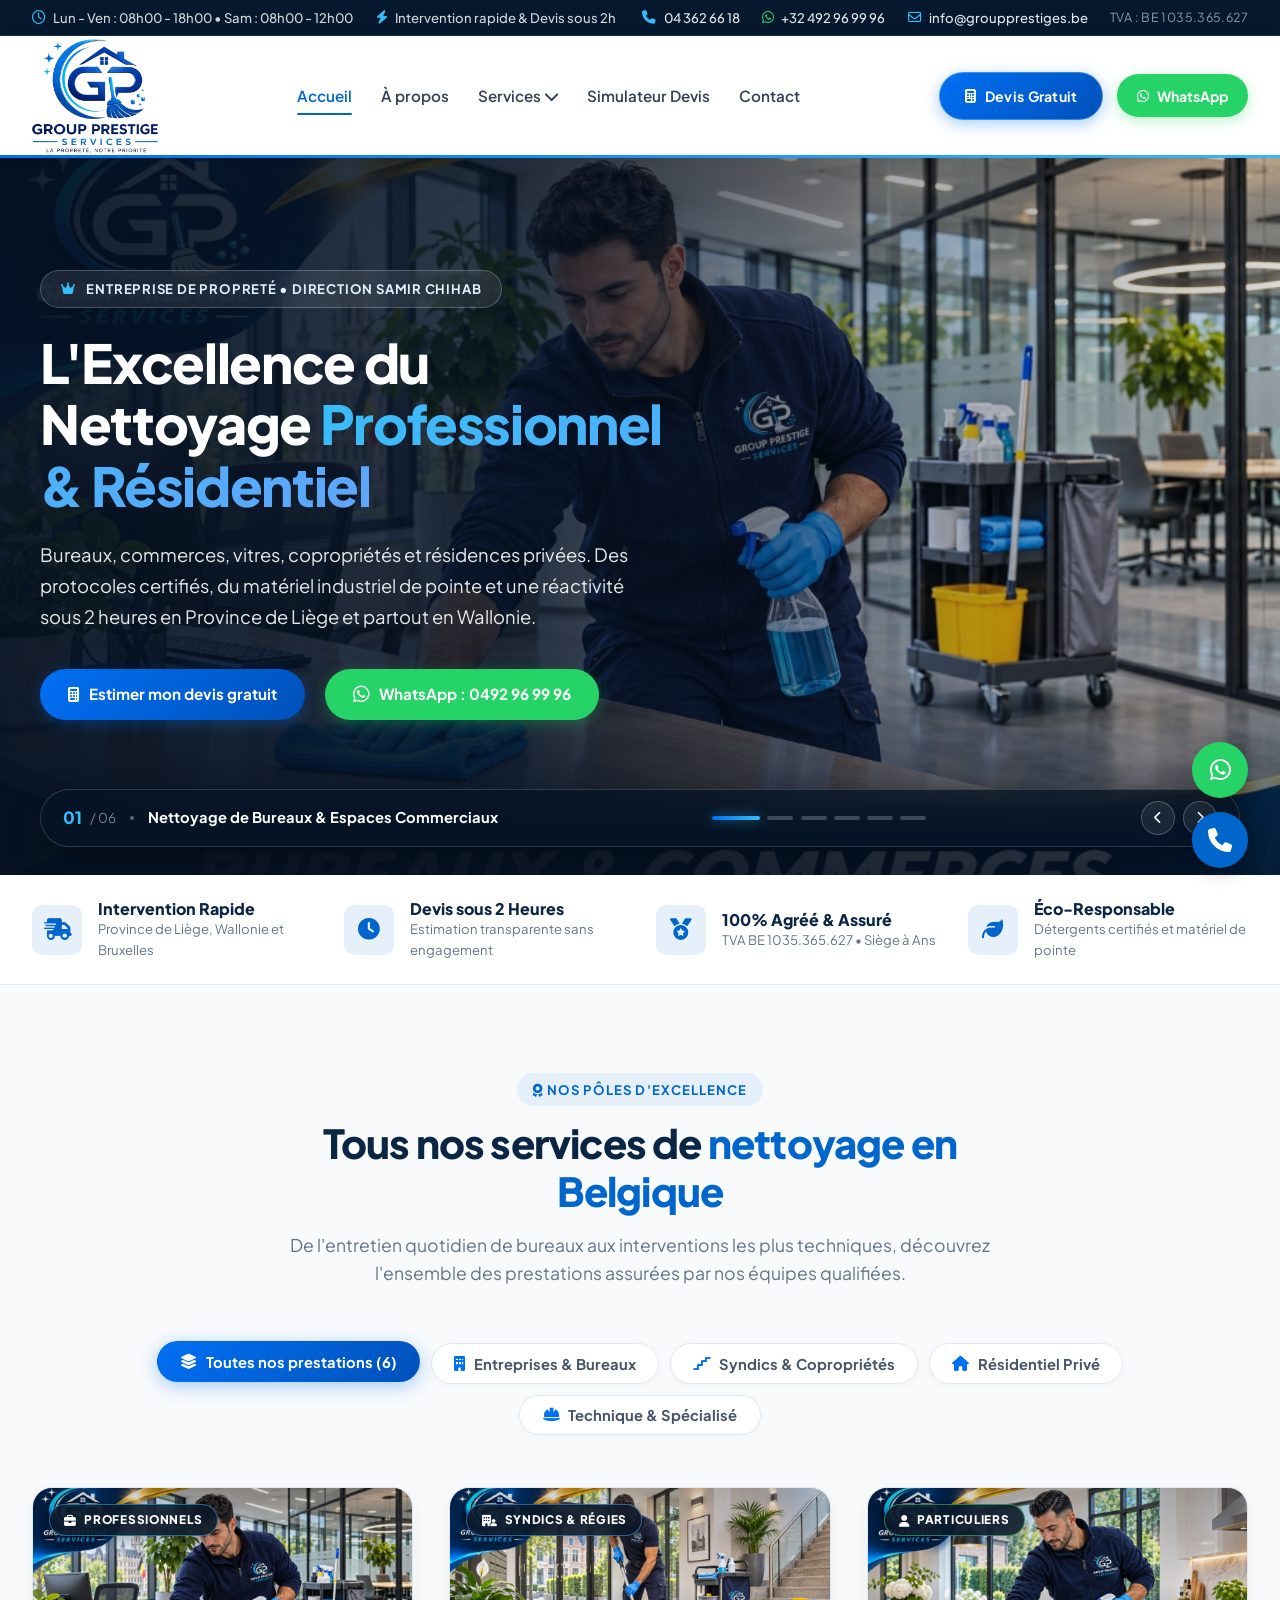
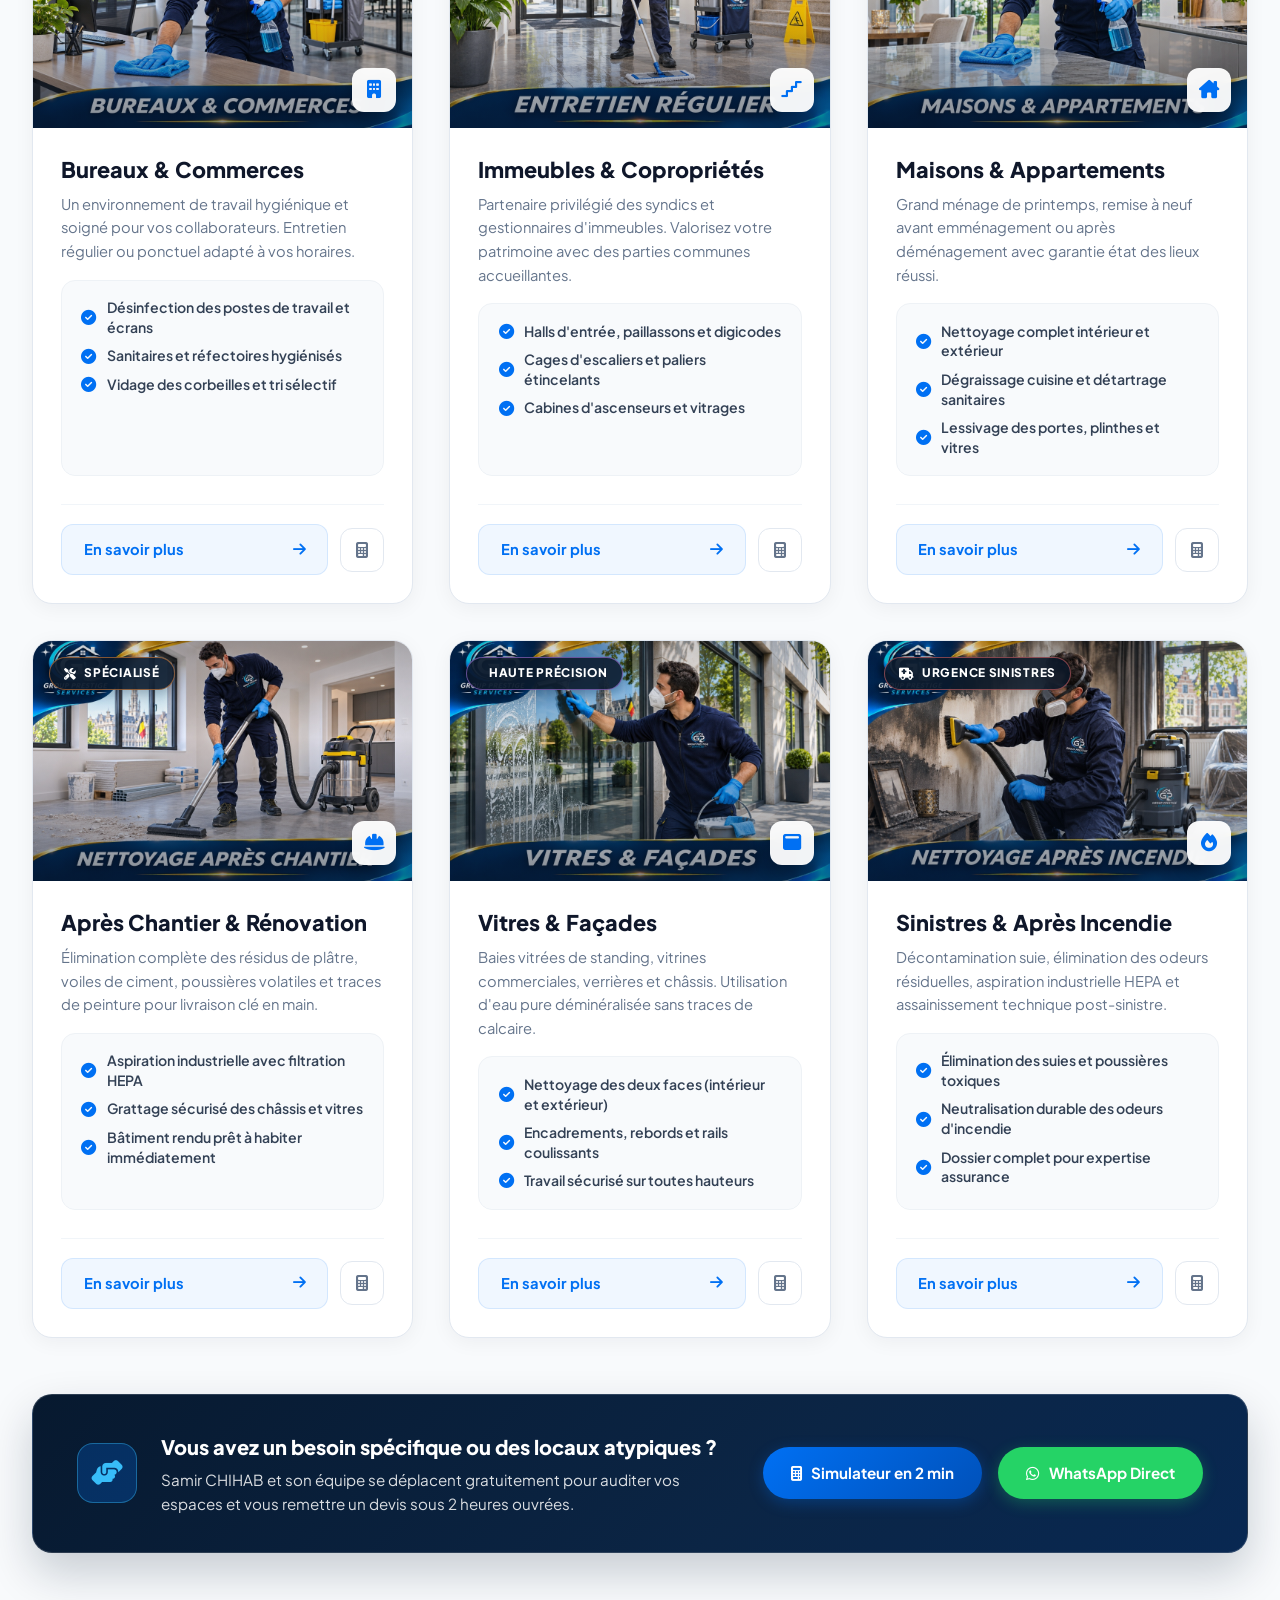
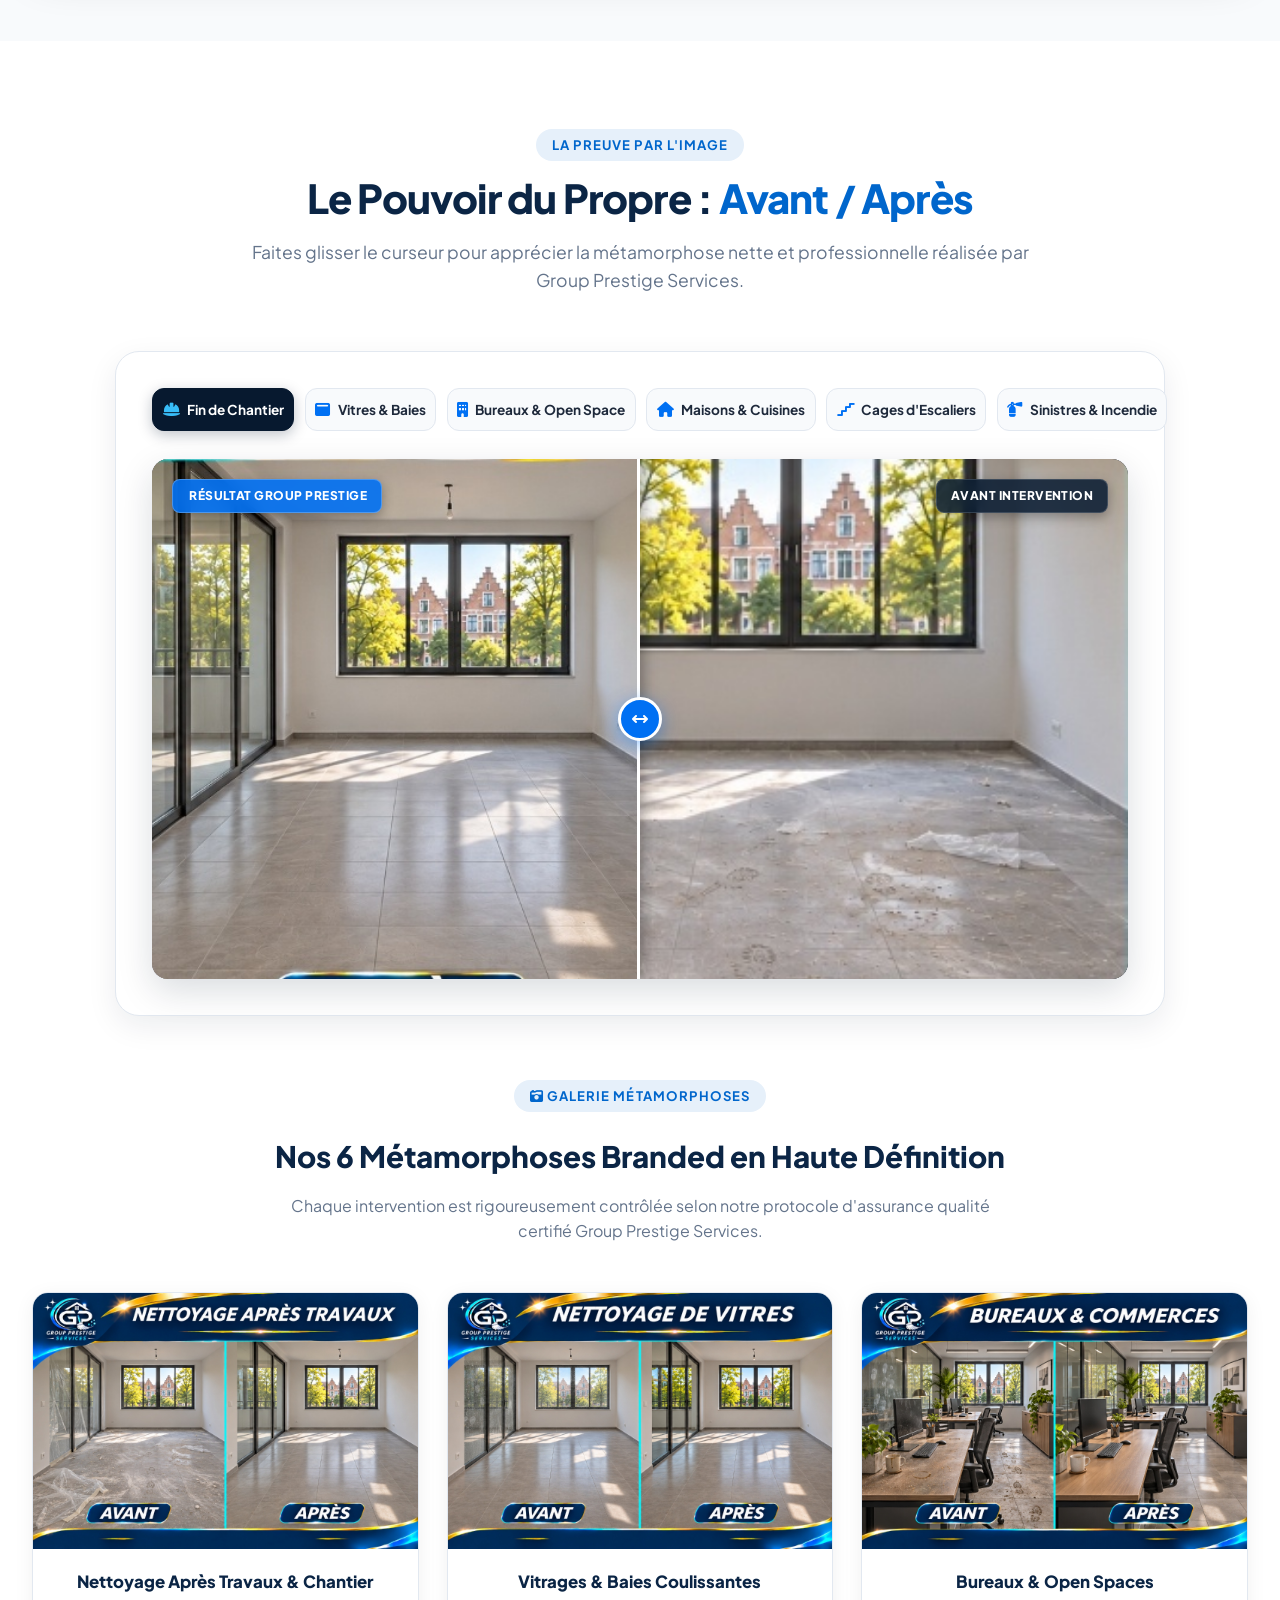
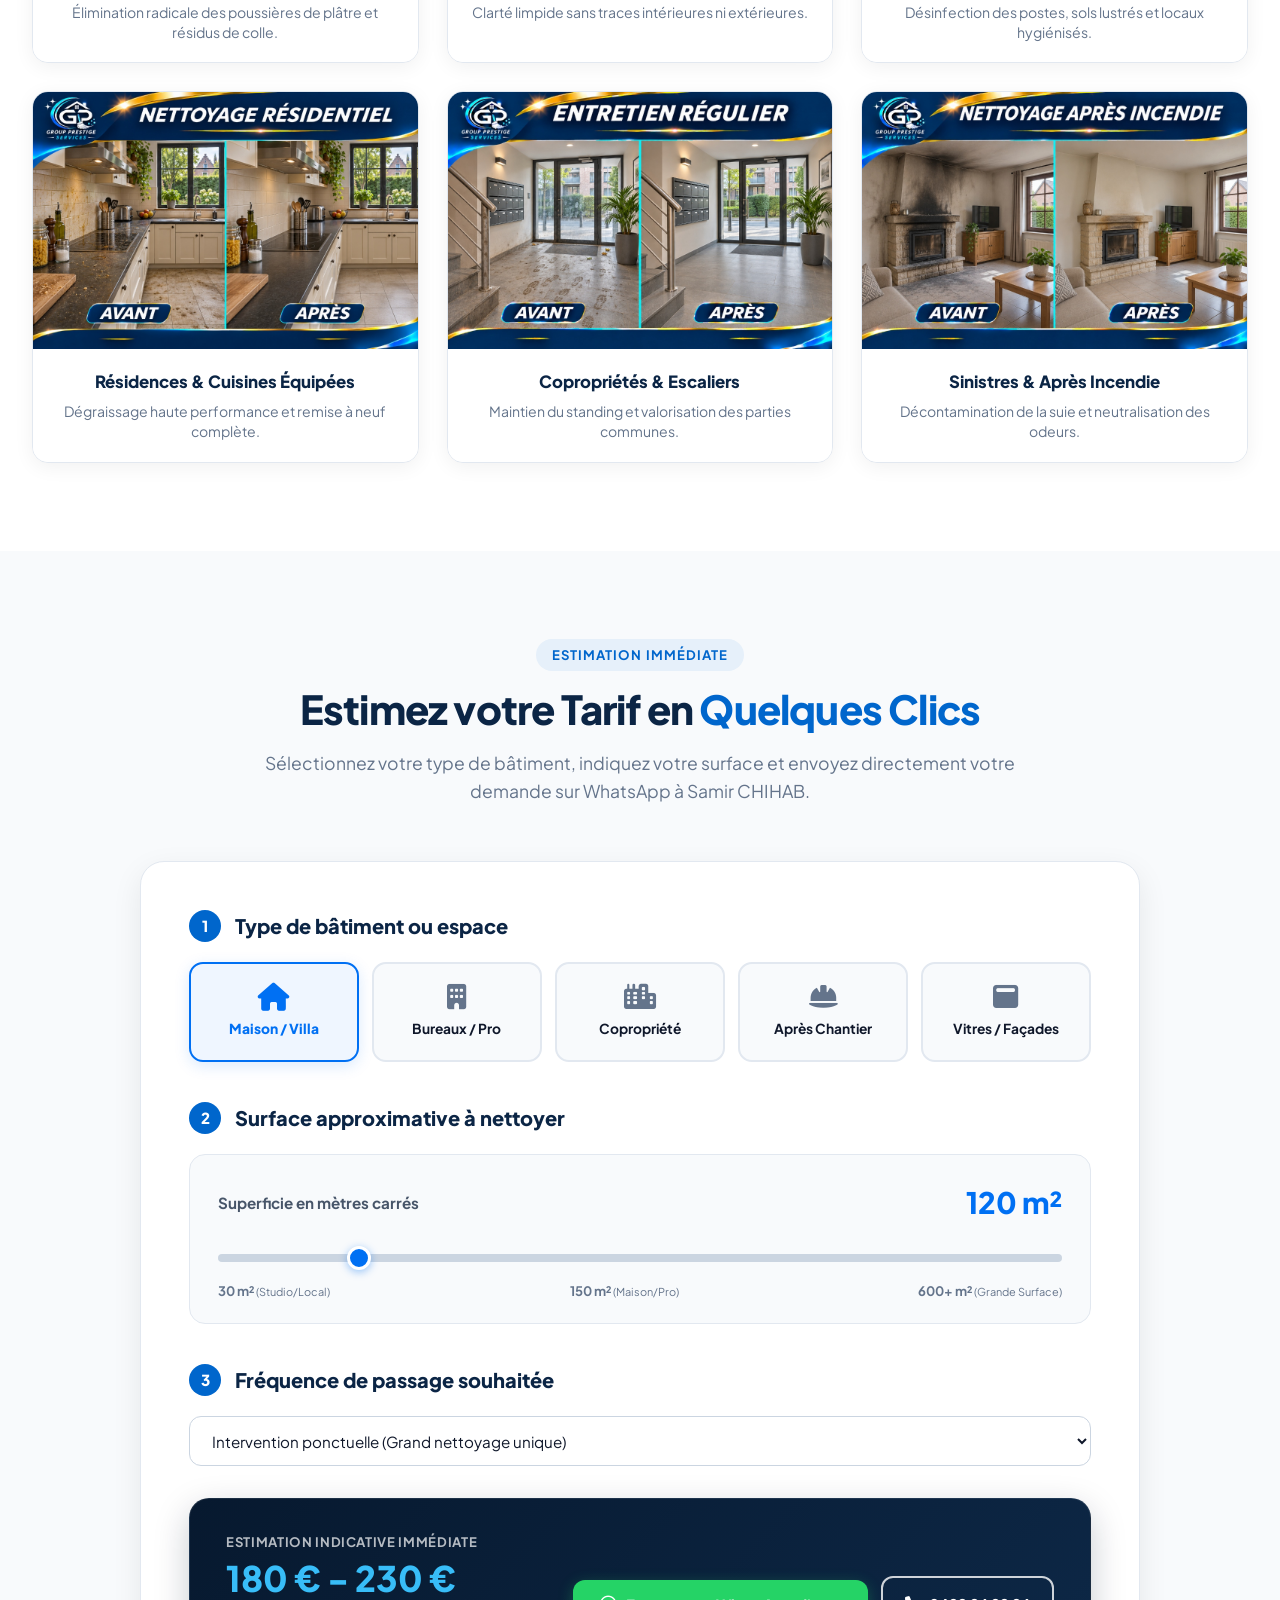
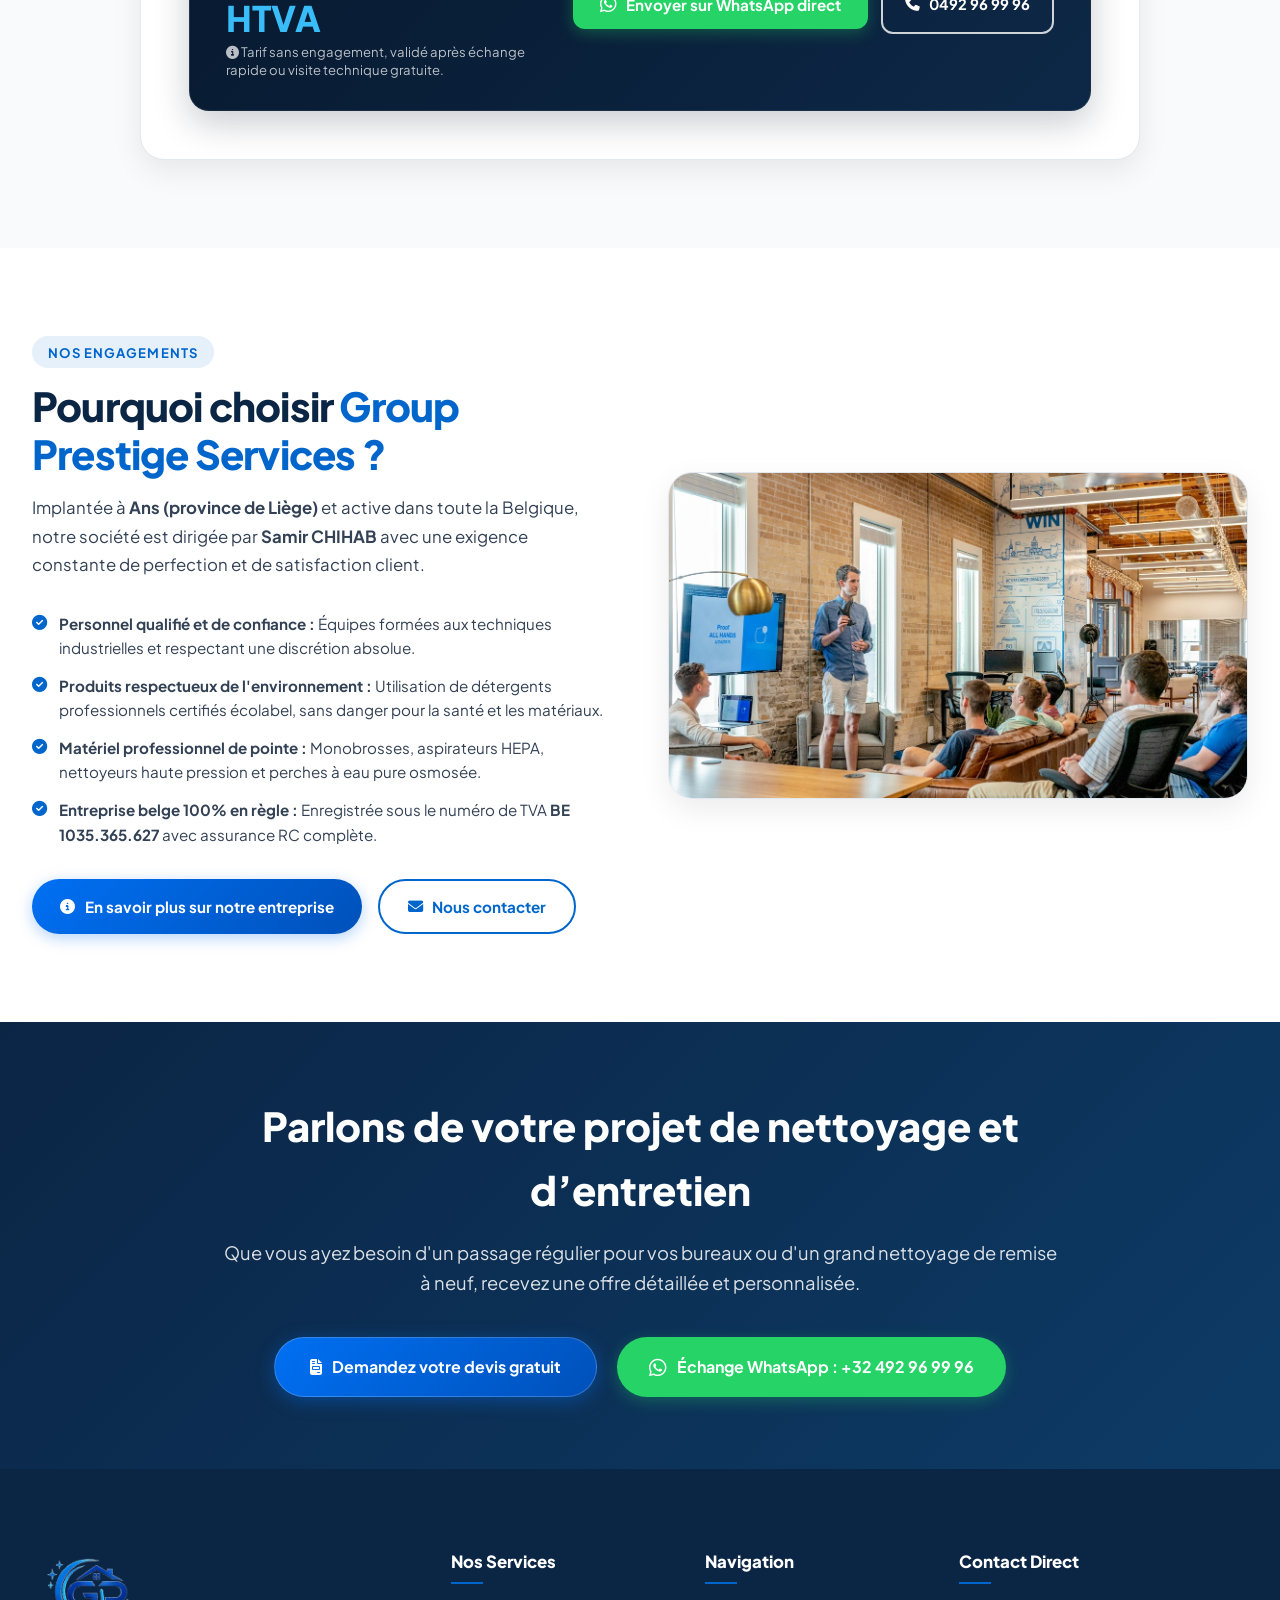
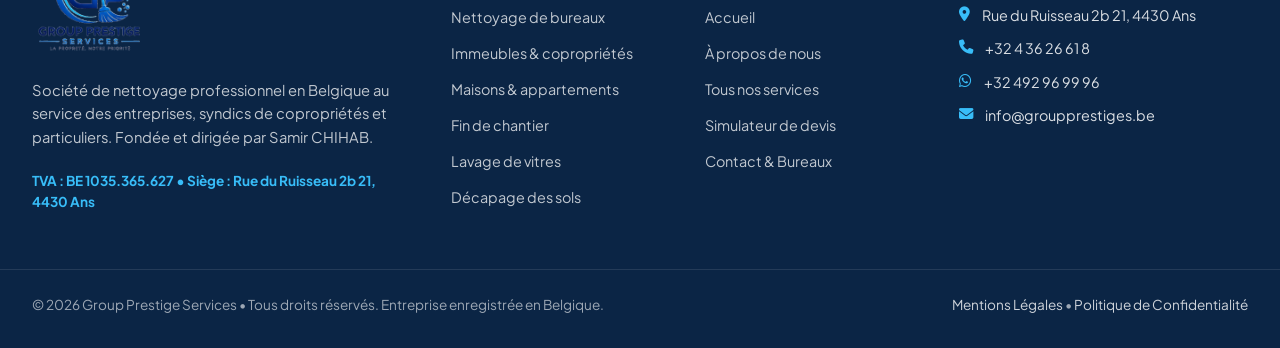
==== index.html @ e5684cea "Fix mobile & tablet responsiveness: Avant/Apres slider, tabs & simulateur de tarif" ====
<!DOCTYPE html>
<html lang="fr-BE">
<head>
  <meta charset="UTF-8">
  <meta name="viewport" content="width=device-width, initial-scale=1.0">
  <title>Société de Nettoyage en Belgique | Group Prestige Services | Devis Gratuit</title>
  
  <meta name="description" content="Group Prestige Services : Entreprise de nettoyage professionnel en Belgique (Liège, Ans, Wallonie, Bruxelles). Nettoyage de bureaux, copropriétés, maisons, vitres, après chantier. Devis gratuit sous 2h.">
  <meta name="keywords" content="société de nettoyage belgique, entreprise de nettoyage liège, nettoyage bureaux ans, lavage de vitres liège, nettoyage après chantier wallonie, group prestige services">
  <link rel="canonical" href="https://groupprestiges.be/">

  <!-- Open Graph -->
  <meta property="og:title" content="Group Prestige Services | Société de Nettoyage en Belgique">
  <meta property="og:description" content="La propreté, notre priorité. Entreprise de nettoyage pour professionnels et particuliers à Liège et en Belgique.">
  <meta property="og:image" content="assets/images/logo-official.jpg">
  <meta property="og:type" content="website">

  <!-- Favicon & Fonts -->
  <link rel="icon" type="image/png" href="assets/images/logo-official-transparent.png">
  <link rel="preconnect" href="https://fonts.googleapis.com">
  <link rel="preconnect" href="https://fonts.gstatic.com" crossorigin>
  <link href="https://fonts.googleapis.com/css2?family=Plus+Jakarta+Sans:wght@300;400;500;600;700;800&display=swap" rel="stylesheet">
  <link rel="stylesheet" href="https://cdnjs.cloudflare.com/ajax/libs/font-awesome/6.5.1/css/all.min.css">
  <link rel="stylesheet" href="css/style.css">
</head>
<body>

  <!-- TOP BAR (Minimalist Luxury) -->
  <div class="top-header">
    <div class="top-header-inner">
      <div class="top-header-left">
        <div class="top-header-item">
          <i class="fa-regular fa-clock"></i>
          <span>Lun - Ven : 08h00 - 18h00 &bull; Sam : 08h00 - 12h00</span>
        </div>
        <div class="top-header-item">
          <i class="fa-solid fa-bolt"></i>
          <span>Intervention rapide & Devis sous 2h</span>
        </div>
      </div>
      <div class="top-header-right">
        <div class="top-header-item">
          <i class="fa-solid fa-phone"></i>
          <a href="tel:+3243626618">04 362 66 18</a>
        </div>
        <div class="top-header-item">
          <i class="fa-brands fa-whatsapp" style="color: #25d366;"></i>
          <a href="https://wa.me/32492969996" target="_blank">+32 492 96 99 96</a>
        </div>
        <div class="top-header-item">
          <i class="fa-regular fa-envelope"></i>
          <a href="mailto:info@groupprestiges.be">info@groupprestiges.be</a>
        </div>
        <span class="top-header-tax">TVA : BE 1035.365.627</span>
      </div>
    </div>
  </div>

  <!-- MAIN NAVIGATION (Clean Logo Only, No duplicate text) -->
  <div class="mobile-nav-backdrop" id="mobileNavBackdrop"></div>
  <header class="main-navbar">
    <div class="navbar-container">
      <a href="index.html" class="brand-link" aria-label="Group Prestige Services">
        <img src="assets/images/logo-header.png" alt="Group Prestige Services Logo" class="brand-logo-img">
      </a>

      <nav class="nav-menu" id="navMenu">
        <!-- Mobile Drawer Header -->
        <div class="drawer-header">
          <img src="assets/images/logo-header.png" alt="Group Prestige Services" class="drawer-logo">
          <button class="drawer-close-btn" id="drawerCloseBtn" aria-label="Fermer le menu">
            <i class="fa-solid fa-xmark"></i>
          </button>
        </div>

        <!-- Links Container -->
        <div class="drawer-body">
          <div class="nav-item">
            <a href="index.html" class="nav-link active">
              <i class="fa-solid fa-house drawer-icon"></i>
              <span>Accueil</span>
            </a>
          </div>
          <div class="nav-item">
            <a href="a-propos.html" class="nav-link">
              <i class="fa-solid fa-shield-halved drawer-icon"></i>
              <span>À propos</span>
            </a>
          </div>
          <div class="nav-item has-dropdown">
            <a href="services.html" class="nav-link nav-link-dropdown-toggle">
              <i class="fa-solid fa-broom drawer-icon"></i>
              <span>Services</span>
              <i class="fa-solid fa-chevron-down dropdown-arrow"></i>
            </a>
            <div class="dropdown-menu">
              <a href="services-nettoyage-regulier.html" class="dropdown-link">
                <span class="dropdown-icon-box"><i class="fa-solid fa-building"></i></span>
                <span class="dropdown-text">
                  <strong>Nettoyage régulier</strong>
                  <small>Bureaux, Commerces & Copropriétés</small>
                </span>
              </a>
              <a href="services-nettoyage-ponctuel.html" class="dropdown-link">
                <span class="dropdown-icon-box"><i class="fa-solid fa-house"></i></span>
                <span class="dropdown-text">
                  <strong>Nettoyage ponctuel</strong>
                  <small>Résidences & Cuisines privées</small>
                </span>
              </a>
              <a href="services-nettoyage-specialise.html" class="dropdown-link">
                <span class="dropdown-icon-box"><i class="fa-solid fa-hard-hat"></i></span>
                <span class="dropdown-text">
                  <strong>Nettoyage spécialisé</strong>
                  <small>Chantier, Vitres & Sinistres</small>
                </span>
              </a>
              <a href="services.html" class="dropdown-link dropdown-link-all">
                <span class="dropdown-icon-box"><i class="fa-solid fa-list-check"></i></span>
                <span class="dropdown-text">
                  <strong>Tous nos services officiels</strong>
                  <small>Découvrir l'offre complète</small>
                </span>
              </a>
            </div>
          </div>
          <div class="nav-item">
            <a href="devis-gratuit.html" class="nav-link">
              <i class="fa-solid fa-calculator drawer-icon"></i>
              <span>Simulateur Devis</span>
            </a>
          </div>
          <div class="nav-item">
            <a href="contact.html" class="nav-link">
              <i class="fa-solid fa-envelope-open-text drawer-icon"></i>
              <span>Contact</span>
            </a>
          </div>
        </div>

        <!-- Mobile Drawer Footer -->
        <div class="drawer-footer">
          <div class="drawer-cta-group">
            <a href="devis-gratuit.html" class="drawer-btn-cta-primary">
              <i class="fa-solid fa-calculator"></i>
              <span>Estimer mon Devis Gratuit</span>
            </a>
            <a href="https://wa.me/32492969996" target="_blank" class="drawer-btn-cta-whatsapp">
              <i class="fa-brands fa-whatsapp"></i>
              <span>WhatsApp Direct : 0492 96 99 96</span>
            </a>
          </div>
          <div class="drawer-contact-direct">
            <a href="tel:+3243626618" class="drawer-phone-item">
              <i class="fa-solid fa-phone"></i>
              <span>04 362 66 18</span>
            </a>
            <span class="drawer-hours">Lun - Sam : 08h - 18h</span>
          </div>
          <div class="drawer-badge-tag">
            <i class="fa-solid fa-shield-halved"></i> Agrément Officiel • Liège & Wallonie
          </div>
        </div>
      </nav>

      <div class="navbar-actions">
        <a href="devis-gratuit.html" class="btn-cta-orange">
          <i class="fa-solid fa-calculator"></i>
          <span>Devis Gratuit</span>
        </a>
        <a href="https://wa.me/32492969996" target="_blank" class="btn-cta-whatsapp">
          <i class="fa-brands fa-whatsapp"></i>
          <span>WhatsApp</span>
        </a>
      </div>

      <button class="mobile-toggle" aria-label="Menu Mobile">
        <i class="fa-solid fa-bars"></i>
      </button>
    </div>
  </header>

  <!-- HERO SECTION (Split Layout Corporate Prestige) -->
  <section class="hero-corporate">
    <!-- 1. Full-Width Background Photo Slider (Covering 100% horizontal width) -->
    <div class="hero-bg-slider" id="heroBgSlider">
      <div class="hero-bg-slide active" data-index="0" data-title="Nettoyage de Bureaux & Espaces Commerciaux">
        <img src="assets/images/service-bureaux-commerces-gp.jpg" alt="Nettoyage bureaux et commerces Belgique">
      </div>
      <div class="hero-bg-slide" data-index="1" data-title="Lavage de Vitres & Façades à l'Eau Pure">
        <img src="assets/images/service-vitres-facades-gp.jpg" alt="Lavage de vitres et façades Group Prestige">
      </div>
      <div class="hero-bg-slide" data-index="2" data-title="Remise en État Après Chantier & Rénovation">
        <img src="assets/images/service-apres-chantier-gp.jpg" alt="Nettoyage fin de chantier et rénovation">
      </div>
      <div class="hero-bg-slide" data-index="3" data-title="Entretien d'Immeubles & Copropriétés (Syndics)">
        <img src="assets/images/service-entretien-regulier-gp.jpg" alt="Entretien copropriétés et syndics">
      </div>
      <div class="hero-bg-slide" data-index="4" data-title="Intervention d'Urgence Après Sinistres & Incendie">
        <img src="assets/images/service-apres-incendie-gp.jpg" alt="Nettoyage après incendie et sinistres">
      </div>
      <div class="hero-bg-slide" data-index="5" data-title="Nettoyage de Maisons & Résidences Privées">
        <img src="assets/images/service-maisons-appartements-gp.jpg" alt="Nettoyage maisons et appartements">
      </div>
    </div>

    <!-- 2. Soft Dark Vignette Overlay (Leaves photo clearly visible in center/right) -->
    <div class="hero-bg-overlay"></div>

    <!-- 3. Auto-Slide Progress Bar at Top -->
    <div class="hero-progress-line">
      <div class="hero-progress-fill" id="heroProgressFill"></div>
    </div>

    <!-- 4. Main Foreground Content (Clean, uncluttered, airy) -->
    <div class="hero-container">
      <div class="hero-content">
        <div class="hero-badge-pill">
          <i class="fa-solid fa-crown"></i> Entreprise de Propreté &bull; Direction Samir CHIHAB
        </div>
        <h1 class="hero-title">
          L'Excellence du Nettoyage <span>Professionnel & Résidentiel</span>
        </h1>
        <p class="hero-subtitle">
          Bureaux, commerces, vitres, copropriétés et résidences privées. Des protocoles certifiés, du matériel industriel de pointe et une réactivité sous 2 heures en Province de Liège et partout en Wallonie.
        </p>

        <div class="hero-cta-group">
          <a href="devis-gratuit.html" class="btn btn-primary">
            <i class="fa-solid fa-calculator"></i>
            <span>Estimer mon devis gratuit</span>
          </a>
          <a href="https://wa.me/32492969996?text=Bonjour%20Samir,%20je%20souhaite%20un%20devis." target="_blank" class="btn btn-whatsapp">
            <i class="fa-brands fa-whatsapp fa-lg"></i>
            <span>WhatsApp : 0492 96 99 96</span>
          </a>
        </div>
      </div>
    </div>

    <!-- 5. Sleek Minimalist Slide Controller at Bottom (Uncluttered, elegant) -->
    <div class="hero-bottom-controls">
      <div class="hero-bottom-inner">
        <!-- Current slide label -->
        <div class="hero-slide-label">
          <span class="slide-num" id="slideCurrentNum">01</span>
          <span class="slide-sep">/ 06</span>
          <span class="slide-dot-divider"></span>
          <span class="slide-name" id="slideCurrentTitle">Nettoyage de Bureaux & Espaces Commerciaux</span>
        </div>

        <!-- Sleek line dash pagination -->
        <div class="hero-dash-indicators" id="heroDashIndicators">
          <button class="dash-btn active" data-index="0" aria-label="Slide 1: Bureaux"></button>
          <button class="dash-btn" data-index="1" aria-label="Slide 2: Vitres"></button>
          <button class="dash-btn" data-index="2" aria-label="Slide 3: Chantier"></button>
          <button class="dash-btn" data-index="3" aria-label="Slide 4: Copropriétés"></button>
          <button class="dash-btn" data-index="4" aria-label="Slide 5: Sinistres"></button>
          <button class="dash-btn" data-index="5" aria-label="Slide 6: Résidences"></button>
        </div>

        <!-- Minimalist prev/next buttons -->
        <div class="hero-nav-buttons">
          <button class="hero-mini-arrow" id="heroNavPrev" aria-label="Précédent">
            <i class="fa-solid fa-chevron-left"></i>
          </button>
          <button class="hero-mini-arrow" id="heroNavNext" aria-label="Suivant">
            <i class="fa-solid fa-chevron-right"></i>
          </button>
        </div>
      </div>
    </div>
  </section>

  <!-- TRUST BAR (4 Pillars) -->
  <div class="trust-bar">
    <div class="trust-bar-inner">
      <div class="trust-bar-item">
        <div class="trust-icon-box">
          <i class="fa-solid fa-truck-fast"></i>
        </div>
        <div class="trust-text-box">
          <h4>Intervention Rapide</h4>
          <p>Province de Liège, Wallonie et Bruxelles</p>
        </div>
      </div>

      <div class="trust-bar-item">
        <div class="trust-icon-box">
          <i class="fa-solid fa-clock"></i>
        </div>
        <div class="trust-text-box">
          <h4>Devis sous 2 Heures</h4>
          <p>Estimation transparente sans engagement</p>
        </div>
      </div>

      <div class="trust-bar-item">
        <div class="trust-icon-box">
          <i class="fa-solid fa-medal"></i>
        </div>
        <div class="trust-text-box">
          <h4>100% Agréé & Assuré</h4>
          <p>TVA BE 1035.365.627 &bull; Siège à Ans</p>
        </div>
      </div>

      <div class="trust-bar-item">
        <div class="trust-icon-box">
          <i class="fa-solid fa-leaf"></i>
        </div>
        <div class="trust-text-box">
          <h4>Éco-Responsable</h4>
          <p>Détergents certifiés et matériel de pointe</p>
        </div>
      </div>
    </div>
  </div>

  <!-- ==========================================================================
       SECTION 1: TOUS NOS SERVICES DE NETTOYAGE (STYLE NORTH GROUP)
       ========================================================================== -->
  <section class="section section-bg-light" id="services">
    <div class="section-container">
      <!-- Section Header -->
      <div class="section-header">
        <span class="section-badge"><i class="fa-solid fa-award"></i> Nos Pôles d'Excellence</span>
        <h2 class="section-title">Tous nos services de <span>nettoyage en Belgique</span></h2>
        <p class="section-subtitle">
          De l'entretien quotidien de bureaux aux interventions les plus techniques, découvrez l'ensemble des prestations assurées par nos équipes qualifiées.
        </p>
      </div>

      <!-- Category Filter Tabs -->
      <div class="services-filter-tabs">
        <button class="filter-tab-btn active" data-filter="all">
          <i class="fa-solid fa-layer-group"></i> <span>Toutes nos prestations (6)</span>
        </button>
        <button class="filter-tab-btn" data-filter="pro">
          <i class="fa-solid fa-building"></i> <span>Entreprises & Bureaux</span>
        </button>
        <button class="filter-tab-btn" data-filter="syndic">
          <i class="fa-solid fa-stairs"></i> <span>Syndics & Copropriétés</span>
        </button>
        <button class="filter-tab-btn" data-filter="particulier">
          <i class="fa-solid fa-house"></i> <span>Résidentiel Privé</span>
        </button>
        <button class="filter-tab-btn" data-filter="special">
          <i class="fa-solid fa-hard-hat"></i> <span>Technique & Spécialisé</span>
        </button>
      </div>

      <!-- Modern Services Grid -->
      <div class="services-grid-prestige" id="servicesGrid">
        
        <!-- 1. Bureaux & Commerces -->
        <article class="service-card-prestige" data-category="pro">
          <div class="service-card-media">
            <img src="assets/images/service-bureaux-commerces-gp.jpg" alt="Nettoyage de bureaux et commerces en Belgique - Group Prestige" loading="lazy">
            <div class="media-overlay"></div>
            <span class="media-badge badge-pro"><i class="fa-solid fa-briefcase"></i> Professionnels</span>
            <div class="media-icon-badge"><i class="fa-solid fa-building"></i></div>
          </div>
          <div class="service-card-content">
            <div class="service-card-header">
              <h3 class="service-card-title">Bureaux & Commerces</h3>
              <p class="service-card-desc">Un environnement de travail hygiénique et soigné pour vos collaborateurs. Entretien régulier ou ponctuel adapté à vos horaires.</p>
            </div>
            <div class="service-features-list">
              <div class="feature-chip">
                <i class="fa-solid fa-circle-check"></i>
                <span>Désinfection des postes de travail et écrans</span>
              </div>
              <div class="feature-chip">
                <i class="fa-solid fa-circle-check"></i>
                <span>Sanitaires et réfectoires hygiénisés</span>
              </div>
              <div class="feature-chip">
                <i class="fa-solid fa-circle-check"></i>
                <span>Vidage des corbeilles et tri sélectif</span>
              </div>
            </div>
            <div class="service-card-action">
              <a href="services-nettoyage-regulier.html" class="btn-service-discover">
                <span>En savoir plus</span>
                <i class="fa-solid fa-arrow-right"></i>
              </a>
              <a href="devis-gratuit.html" class="btn-service-quote" title="Estimer ce service">
                <i class="fa-solid fa-calculator"></i>
              </a>
            </div>
          </div>
        </article>

        <!-- 2. Immeubles & Copropriétés -->
        <article class="service-card-prestige" data-category="syndic">
          <div class="service-card-media">
            <img src="assets/images/service-entretien-regulier-gp.jpg" alt="Nettoyage copropriétés et résidences - Group Prestige" loading="lazy">
            <div class="media-overlay"></div>
            <span class="media-badge badge-syndic"><i class="fa-solid fa-building-user"></i> Syndics & Régies</span>
            <div class="media-icon-badge"><i class="fa-solid fa-stairs"></i></div>
          </div>
          <div class="service-card-content">
            <div class="service-card-header">
              <h3 class="service-card-title">Immeubles & Copropriétés</h3>
              <p class="service-card-desc">Partenaire privilégié des syndics et gestionnaires d'immeubles. Valorisez votre patrimoine avec des parties communes accueillantes.</p>
            </div>
            <div class="service-features-list">
              <div class="feature-chip">
                <i class="fa-solid fa-circle-check"></i>
                <span>Halls d'entrée, paillassons et digicodes</span>
              </div>
              <div class="feature-chip">
                <i class="fa-solid fa-circle-check"></i>
                <span>Cages d'escaliers et paliers étincelants</span>
              </div>
              <div class="feature-chip">
                <i class="fa-solid fa-circle-check"></i>
                <span>Cabines d'ascenseurs et vitrages</span>
              </div>
            </div>
            <div class="service-card-action">
              <a href="services-nettoyage-regulier.html" class="btn-service-discover">
                <span>En savoir plus</span>
                <i class="fa-solid fa-arrow-right"></i>
              </a>
              <a href="devis-gratuit.html" class="btn-service-quote" title="Estimer ce service">
                <i class="fa-solid fa-calculator"></i>
              </a>
            </div>
          </div>
        </article>

        <!-- 3. Maisons & Appartements -->
        <article class="service-card-prestige" data-category="particulier">
          <div class="service-card-media">
            <img src="assets/images/service-maisons-appartements-gp.jpg" alt="Nettoyage résidentiel privé et villas - Group Prestige" loading="lazy">
            <div class="media-overlay"></div>
            <span class="media-badge badge-particulier"><i class="fa-solid fa-user"></i> Particuliers</span>
            <div class="media-icon-badge"><i class="fa-solid fa-house-chimney"></i></div>
          </div>
          <div class="service-card-content">
            <div class="service-card-header">
              <h3 class="service-card-title">Maisons & Appartements</h3>
              <p class="service-card-desc">Grand ménage de printemps, remise à neuf avant emménagement ou après déménagement avec garantie état des lieux réussi.</p>
            </div>
            <div class="service-features-list">
              <div class="feature-chip">
                <i class="fa-solid fa-circle-check"></i>
                <span>Nettoyage complet intérieur et extérieur</span>
              </div>
              <div class="feature-chip">
                <i class="fa-solid fa-circle-check"></i>
                <span>Dégraissage cuisine et détartrage sanitaires</span>
              </div>
              <div class="feature-chip">
                <i class="fa-solid fa-circle-check"></i>
                <span>Lessivage des portes, plinthes et vitres</span>
              </div>
            </div>
            <div class="service-card-action">
              <a href="services-nettoyage-ponctuel.html" class="btn-service-discover">
                <span>En savoir plus</span>
                <i class="fa-solid fa-arrow-right"></i>
              </a>
              <a href="devis-gratuit.html" class="btn-service-quote" title="Estimer ce service">
                <i class="fa-solid fa-calculator"></i>
              </a>
            </div>
          </div>
        </article>

        <!-- 4. Après Chantier & Rénovation -->
        <article class="service-card-prestige" data-category="special">
          <div class="service-card-media">
            <img src="assets/images/service-apres-chantier-gp.jpg" alt="Nettoyage après chantier et fin de travaux - Group Prestige" loading="lazy">
            <div class="media-overlay"></div>
            <span class="media-badge badge-special"><i class="fa-solid fa-screwdriver-wrench"></i> Spécialisé</span>
            <div class="media-icon-badge"><i class="fa-solid fa-hard-hat"></i></div>
          </div>
          <div class="service-card-content">
            <div class="service-card-header">
              <h3 class="service-card-title">Après Chantier & Rénovation</h3>
              <p class="service-card-desc">Élimination complète des résidus de plâtre, voiles de ciment, poussières volatiles et traces de peinture pour livraison clé en main.</p>
            </div>
            <div class="service-features-list">
              <div class="feature-chip">
                <i class="fa-solid fa-circle-check"></i>
                <span>Aspiration industrielle avec filtration HEPA</span>
              </div>
              <div class="feature-chip">
                <i class="fa-solid fa-circle-check"></i>
                <span>Grattage sécurisé des châssis et vitres</span>
              </div>
              <div class="feature-chip">
                <i class="fa-solid fa-circle-check"></i>
                <span>Bâtiment rendu prêt à habiter immédiatement</span>
              </div>
            </div>
            <div class="service-card-action">
              <a href="services-nettoyage-specialise.html" class="btn-service-discover">
                <span>En savoir plus</span>
                <i class="fa-solid fa-arrow-right"></i>
              </a>
              <a href="devis-gratuit.html" class="btn-service-quote" title="Estimer ce service">
                <i class="fa-solid fa-calculator"></i>
              </a>
            </div>
          </div>
        </article>

        <!-- 5. Vitres & Façades -->
        <article class="service-card-prestige" data-category="special">
          <div class="service-card-media">
            <img src="assets/images/service-vitres-facades-gp.jpg" alt="Lavage de vitres à l'eau pure - Group Prestige" loading="lazy">
            <div class="media-overlay"></div>
            <span class="media-badge badge-precision"><i class="fa-solid fa-sparkles"></i> Haute Précision</span>
            <div class="media-icon-badge"><i class="fa-solid fa-window-maximize"></i></div>
          </div>
          <div class="service-card-content">
            <div class="service-card-header">
              <h3 class="service-card-title">Vitres & Façades</h3>
              <p class="service-card-desc">Baies vitrées de standing, vitrines commerciales, verrières et châssis. Utilisation d'eau pure déminéralisée sans traces de calcaire.</p>
            </div>
            <div class="service-features-list">
              <div class="feature-chip">
                <i class="fa-solid fa-circle-check"></i>
                <span>Nettoyage des deux faces (intérieur et extérieur)</span>
              </div>
              <div class="feature-chip">
                <i class="fa-solid fa-circle-check"></i>
                <span>Encadrements, rebords et rails coulissants</span>
              </div>
              <div class="feature-chip">
                <i class="fa-solid fa-circle-check"></i>
                <span>Travail sécurisé sur toutes hauteurs</span>
              </div>
            </div>
            <div class="service-card-action">
              <a href="services-nettoyage-specialise.html" class="btn-service-discover">
                <span>En savoir plus</span>
                <i class="fa-solid fa-arrow-right"></i>
              </a>
              <a href="devis-gratuit.html" class="btn-service-quote" title="Estimer ce service">
                <i class="fa-solid fa-calculator"></i>
              </a>
            </div>
          </div>
        </article>

        <!-- 6. Sinistres & Après Incendie -->
        <article class="service-card-prestige" data-category="special">
          <div class="service-card-media">
            <img src="assets/images/service-apres-incendie-gp.jpg" alt="Nettoyage sinistres et après incendie - Group Prestige" loading="lazy">
            <div class="media-overlay"></div>
            <span class="media-badge badge-emergency"><i class="fa-solid fa-truck-medical"></i> Urgence Sinistres</span>
            <div class="media-icon-badge"><i class="fa-solid fa-fire"></i></div>
          </div>
          <div class="service-card-content">
            <div class="service-card-header">
              <h3 class="service-card-title">Sinistres & Après Incendie</h3>
              <p class="service-card-desc">Décontamination suie, élimination des odeurs résiduelles, aspiration industrielle HEPA et assainissement technique post-sinistre.</p>
            </div>
            <div class="service-features-list">
              <div class="feature-chip">
                <i class="fa-solid fa-circle-check"></i>
                <span>Élimination des suies et poussières toxiques</span>
              </div>
              <div class="feature-chip">
                <i class="fa-solid fa-circle-check"></i>
                <span>Neutralisation durable des odeurs d'incendie</span>
              </div>
              <div class="feature-chip">
                <i class="fa-solid fa-circle-check"></i>
                <span>Dossier complet pour expertise assurance</span>
              </div>
            </div>
            <div class="service-card-action">
              <a href="services-nettoyage-specialise.html" class="btn-service-discover">
                <span>En savoir plus</span>
                <i class="fa-solid fa-arrow-right"></i>
              </a>
              <a href="devis-gratuit.html" class="btn-service-quote" title="Estimer ce service">
                <i class="fa-solid fa-calculator"></i>
              </a>
            </div>
          </div>
        </article>

      </div>

      <!-- Modern Bottom Service CTA Banner -->
      <div class="services-bottom-cta">
        <div class="bottom-cta-inner">
          <div class="bottom-cta-info">
            <div class="cta-icon-pill"><i class="fa-solid fa-handshake-angle"></i></div>
            <div>
              <h4 class="bottom-cta-heading">Vous avez un besoin spécifique ou des locaux atypiques ?</h4>
              <p class="bottom-cta-sub">Samir CHIHAB et son équipe se déplacent gratuitement pour auditer vos espaces et vous remettre un devis sous 2 heures ouvrées.</p>
            </div>
          </div>
          <div class="bottom-cta-actions">
            <a href="devis-gratuit.html" class="btn btn-primary">
              <i class="fa-solid fa-calculator"></i> Simulateur en 2 min
            </a>
            <a href="https://wa.me/32492969996?text=Bonjour%20Samir,%20j'aimerais%20un%20devis%20pour%20mes%20locaux." target="_blank" class="btn btn-whatsapp">
              <i class="fa-brands fa-whatsapp"></i> WhatsApp Direct
            </a>
          </div>
        </div>
      </div>

    </div>
  </section>

  <!-- ==========================================================================
       SECTION 2: AVANT / APRÈS INTERACTIF (RÉSULTATS VISIBLES)
       ========================================================================== -->
  <section class="section" id="metamorphose">
    <div class="section-container">
      <div class="section-header">
        <span class="section-badge">La Preuve par l'Image</span>
        <h2 class="section-title">Le Pouvoir du Propre : <span>Avant / Après</span></h2>
        <p class="section-subtitle">
          Faites glisser le curseur pour apprécier la métamorphose nette et professionnelle réalisée par Group Prestige Services.
        </p>
      </div>

      <div class="before-after-box">
        <div class="ba-selector-tabs">
          <button class="ba-tab active" data-scenario="travaux">
            <i class="fa-solid fa-hard-hat"></i> Fin de Chantier
          </button>
          <button class="ba-tab" data-scenario="vitres">
            <i class="fa-solid fa-window-maximize"></i> Vitres & Baies
          </button>
          <button class="ba-tab" data-scenario="bureaux">
            <i class="fa-solid fa-building"></i> Bureaux & Open Space
          </button>
          <button class="ba-tab" data-scenario="residentiel">
            <i class="fa-solid fa-house"></i> Maisons & Cuisines
          </button>
          <button class="ba-tab" data-scenario="copropriete">
            <i class="fa-solid fa-stairs"></i> Cages d'Escaliers
          </button>
          <button class="ba-tab" data-scenario="incendie">
            <i class="fa-solid fa-fire-extinguisher"></i> Sinistres & Incendie
          </button>
        </div>

        <div class="image-compare-wrapper">
          <img src="assets/images/ba-travaux-before.jpg" alt="Surface avant le passage de l'équipe de nettoyage Group Prestige" class="compare-img" id="img-before">
          <span class="ba-badge before">Avant Intervention</span>

          <div class="compare-img-after-box">
            <img src="assets/images/ba-travaux-after.jpg" alt="Surface étincelante après le passage Group Prestige" class="compare-img" id="img-after">
            <span class="ba-badge after"><i class="fa-solid fa-sparkles"></i> Résultat Group Prestige</span>
          </div>

          <div class="compare-handle">
            <i class="fa-solid fa-arrows-left-right"></i>
          </div>
        </div>
      </div>

      <!-- Galerie Complète Cartes Officielles Avant / Après -->
      <div style="margin-top: 4rem; text-align: center;">
        <span class="section-badge"><i class="fa-solid fa-camera-retro"></i> Galerie Métamorphoses</span>
        <h3 style="font-size: 1.85rem; font-weight: 800; color: var(--navy); margin-top: 0.5rem; margin-bottom: 0.75rem;">
          Nos 6 Métamorphoses Branded en Haute Définition
        </h3>
        <p style="color: var(--text-muted); max-width: 700px; margin: 0 auto 2.5rem; font-size: 1rem;">
          Chaque intervention est rigoureusement contrôlée selon notre protocole d'assurance qualité certifié Group Prestige Services.
        </p>

        <div class="ba-cards-gallery-grid">
          <div class="ba-card-item">
            <img src="assets/images/ba-card-travaux.jpg" alt="Avant / Après Nettoyage Fin de Travaux et Chantier">
            <div class="ba-card-caption">
              <h4>Nettoyage Après Travaux & Chantier</h4>
              <p>Élimination radicale des poussières de plâtre et résidus de colle.</p>
            </div>
          </div>

          <div class="ba-card-item">
            <img src="assets/images/ba-card-vitres.jpg" alt="Avant / Après Lavage de Vitres et Baies Vitrées">
            <div class="ba-card-caption">
              <h4>Vitrages & Baies Coulissantes</h4>
              <p>Clarté limpide sans traces intérieures ni extérieures.</p>
            </div>
          </div>

          <div class="ba-card-item">
            <img src="assets/images/ba-card-bureaux.jpg" alt="Avant / Après Bureaux et Espaces Professionnels">
            <div class="ba-card-caption">
              <h4>Bureaux & Open Spaces</h4>
              <p>Désinfection des postes, sols lustrés et locaux hygiénisés.</p>
            </div>
          </div>

          <div class="ba-card-item">
            <img src="assets/images/ba-card-residentiel.jpg" alt="Avant / Après Résidentiel et Cuisines">
            <div class="ba-card-caption">
              <h4>Résidences & Cuisines Équipées</h4>
              <p>Dégraissage haute performance et remise à neuf complète.</p>
            </div>
          </div>

          <div class="ba-card-item">
            <img src="assets/images/ba-card-copropriete.jpg" alt="Avant / Après Copropriétés et Cages d'Escaliers">
            <div class="ba-card-caption">
              <h4>Copropriétés & Escaliers</h4>
              <p>Maintien du standing et valorisation des parties communes.</p>
            </div>
          </div>

          <div class="ba-card-item">
            <img src="assets/images/ba-card-incendie.jpg" alt="Avant / Après Sinistres et Nettoyage Après Incendie">
            <div class="ba-card-caption">
              <h4>Sinistres & Après Incendie</h4>
              <p>Décontamination de la suie et neutralisation des odeurs.</p>
            </div>
          </div>
        </div>
      </div>
    </div>
  </section>

  <!-- ==========================================================================
       SECTION 3: SIMULATEUR DE DEVIS INTERACTIF
       ========================================================================== -->
  <section class="section section-bg-light" id="simulateur">
    <div class="section-container">
      <div class="section-header">
        <span class="section-badge">Estimation Immédiate</span>
        <h2 class="section-title">Estimez votre Tarif en <span>Quelques Clics</span></h2>
        <p class="section-subtitle">
          Sélectionnez votre type de bâtiment, indiquez votre surface et envoyez directement votre demande sur WhatsApp à Samir CHIHAB.
        </p>
      </div>

      <div class="calc-card-container">
        <!-- Step 1: Type -->
        <div style="margin-bottom: 2.5rem;">
          <h3 class="devis-step-title">
            <span class="step-badge">1</span> Type de bâtiment ou espace
          </h3>
          <div class="property-types-grid">
            <div class="type-select-card active" data-type="residentiel" data-rate="2.2" data-base="60">
              <i class="fa-solid fa-house"></i>
              <span class="type-name">Maison / Villa</span>
            </div>
            <div class="type-select-card" data-type="bureaux" data-rate="1.8" data-base="70">
              <i class="fa-solid fa-building"></i>
              <span class="type-name">Bureaux / Pro</span>
            </div>
            <div class="type-select-card" data-type="copropriete" data-rate="1.6" data-base="60">
              <i class="fa-solid fa-city"></i>
              <span class="type-name">Copropriété</span>
            </div>
            <div class="type-select-card" data-type="chantier" data-rate="3.2" data-base="110">
              <i class="fa-solid fa-hard-hat"></i>
              <span class="type-name">Après Chantier</span>
            </div>
            <div class="type-select-card" data-type="vitres" data-rate="2.0" data-base="50">
              <i class="fa-solid fa-window-maximize"></i>
              <span class="type-name">Vitres / Façades</span>
            </div>
          </div>
        </div>

        <!-- Step 2: Surface -->
        <div style="margin-bottom: 2.5rem;">
          <h3 class="devis-step-title">
            <span class="step-badge">2</span> Surface approximative à nettoyer
          </h3>
          <div class="surface-slider-box">
            <div class="slider-val-display">
              <span class="slider-val-label">Superficie en mètres carrés</span>
              <div class="slider-val-number" id="surface-val-display">120 m²</div>
            </div>
            <input type="range" min="30" max="600" step="10" value="120" class="surface-range-input" id="surface-range">
            <div class="surface-quick-labels">
              <span><strong>30 m²</strong> <small>(Studio/Local)</small></span>
              <span><strong>150 m²</strong> <small>(Maison/Pro)</small></span>
              <span><strong>600+ m²</strong> <small>(Grande Surface)</small></span>
            </div>
          </div>
        </div>

        <!-- Step 3: Frequency -->
        <div style="margin-bottom: 2rem;">
          <h3 class="devis-step-title">
            <span class="step-badge">3</span> Fréquence de passage souhaitée
          </h3>
          <select class="form-select" id="freq-select">
            <option value="ponctuel">Intervention ponctuelle (Grand nettoyage unique)</option>
            <option value="hebdo">Régulier : 1 fois par semaine (-15% de réduction)</option>
            <option value="bimensuel">Régulier : 2 fois par mois (-10% de réduction)</option>
            <option value="mensuel">Régulier : 1 fois par mois (-5% de réduction)</option>
          </select>
        </div>

        <!-- Result Box -->
        <div class="calc-result-box">
          <div class="calc-result-info">
            <span class="calc-result-badge">Estimation indicative immédiate</span>
            <div class="estimate-price-range" id="estimate-price-display">180 € - 230 € HTVA</div>
            <div class="calc-result-note">
              <i class="fa-solid fa-circle-info"></i> Tarif sans engagement, validé après échange rapide ou visite technique gratuite.
            </div>
          </div>

          <div class="calc-actions-group">
            <button class="btn btn-whatsapp calc-btn-whatsapp" id="btn-calc-whatsapp">
              <i class="fa-brands fa-whatsapp fa-lg"></i>
              <span>Envoyer sur WhatsApp direct</span>
            </button>
            <a href="tel:+32492969996" class="btn btn-outline-white calc-btn-phone">
              <i class="fa-solid fa-phone"></i>
              <span>0492 96 99 96</span>
            </a>
          </div>
        </div>

      </div>
    </div>
  </section>

  <!-- ==========================================================================
       SECTION 4: POURQUOI GROUP PRESTIGE SERVICES ?
       ========================================================================== -->
  <section class="section">
    <div class="section-container">
      <div class="subpage-grid-2">
        <div>
          <span class="section-badge">Nos Engagements</span>
          <h2 class="section-title">Pourquoi choisir <span>Group Prestige Services ?</span></h2>
          <p style="color: var(--text-body); font-size: 1.05rem; line-height: 1.7; margin-bottom: 2rem;">
            Implantée à <strong>Ans (province de Liège)</strong> et active dans toute la Belgique, notre société est dirigée par <strong>Samir CHIHAB</strong> avec une exigence constante de perfection et de satisfaction client.
          </p>

          <ul class="subpage-feature-list">
            <li>
              <i class="fa-solid fa-circle-check"></i>
              <div>
                <strong>Personnel qualifié et de confiance :</strong> Équipes formées aux techniques industrielles et respectant une discrétion absolue.
              </div>
            </li>
            <li>
              <i class="fa-solid fa-circle-check"></i>
              <div>
                <strong>Produits respectueux de l'environnement :</strong> Utilisation de détergents professionnels certifiés écolabel, sans danger pour la santé et les matériaux.
              </div>
            </li>
            <li>
              <i class="fa-solid fa-circle-check"></i>
              <div>
                <strong>Matériel professionnel de pointe :</strong> Monobrosses, aspirateurs HEPA, nettoyeurs haute pression et perches à eau pure osmosée.
              </div>
            </li>
            <li>
              <i class="fa-solid fa-circle-check"></i>
              <div>
                <strong>Entreprise belge 100% en règle :</strong> Enregistrée sous le numéro de TVA <strong>BE 1035.365.627</strong> avec assurance RC complète.
              </div>
            </li>
          </ul>

          <div style="display: flex; gap: 1rem; flex-wrap: wrap; margin-top: 2rem;">
            <a href="a-propos.html" class="btn btn-primary">
              <i class="fa-solid fa-circle-info"></i> En savoir plus sur notre entreprise
            </a>
            <a href="contact.html" class="btn btn-outline-primary">
              <i class="fa-solid fa-envelope"></i> Nous contacter
            </a>
          </div>
        </div>

        <div>
          <div class="subpage-img-frame">
            <img src="assets/images/about-team.jpg" alt="Équipe professionnelle Group Prestige Services Belgique">
          </div>
        </div>
      </div>
    </div>
  </section>

  <!-- ==========================================================================
       CALL TO ACTION BANNER (PARLONS DE VOTRE PROJET)
       ========================================================================== -->
  <section style="background: linear-gradient(135deg, var(--navy) 0%, #0d3b66 100%); color: var(--text-white); padding: 4.5rem 0; text-align: center;">
    <div class="section-container" style="max-width: 900px;">
      <h2 style="font-size: 2.5rem; font-weight: 800; margin-bottom: 1rem;">
        Parlons de votre projet de nettoyage et d’entretien
      </h2>
      <p style="font-size: 1.15rem; color: rgba(255, 255, 255, 0.85); margin-bottom: 2.5rem; line-height: 1.6;">
        Que vous ayez besoin d'un passage régulier pour vos bureaux ou d'un grand nettoyage de remise à neuf, recevez une offre détaillée et personnalisée.
      </p>
      <div style="display: flex; justify-content: center; gap: 1.25rem; flex-wrap: wrap;">
        <a href="devis-gratuit.html" class="btn btn-orange" style="padding: 1rem 2.2rem; font-size: 1rem;">
          <i class="fa-solid fa-file-invoice"></i> Demandez votre devis gratuit
        </a>
        <a href="https://wa.me/32492969996" target="_blank" class="btn btn-whatsapp" style="padding: 1rem 2rem; font-size: 1rem;">
          <i class="fa-brands fa-whatsapp fa-lg"></i> Échange WhatsApp : +32 492 96 99 96
        </a>
      </div>
    </div>
  </section>

  <!-- FOOTER -->
  <footer class="corporate-footer">
    <div class="footer-inner-grid">
      <div class="footer-brand-box">
        <a href="index.html" class="brand-link" style="margin-bottom: 0.8rem;">
          <img src="assets/images/logo-official-transparent.png" alt="Group Prestige Services Logo" class="brand-logo-img">
          <div class="brand-text">
            <span class="brand-name" style="color: white;">GROUP <span style="color: #38bdf8;">PRESTIGE</span></span>
            <span class="brand-tagline" style="color: rgba(255,255,255,0.7);">LA PROPRETÉ, NOTRE PRIORITÉ</span>
          </div>
        </a>
        <p>
          Société de nettoyage professionnel en Belgique au service des entreprises, syndics de copropriétés et particuliers. Fondée et dirigée par Samir CHIHAB.
        </p>
        <div style="margin-top: 1.25rem; font-size: 0.85rem; color: #38bdf8; font-weight: 700;">
          TVA : BE 1035.365.627 &bull; Siège : Rue du Ruisseau 2b 21, 4430 Ans
        </div>
      </div>

      <div class="footer-nav-col">
        <h4>Nos Services</h4>
        <ul>
          <li><a href="services-nettoyage-regulier.html">Nettoyage de bureaux</a></li>
          <li><a href="services-nettoyage-regulier.html">Immeubles & copropriétés</a></li>
          <li><a href="services-nettoyage-ponctuel.html">Maisons & appartements</a></li>
          <li><a href="services-nettoyage-specialise.html">Fin de chantier</a></li>
          <li><a href="services-nettoyage-specialise.html">Lavage de vitres</a></li>
          <li><a href="services-nettoyage-specialise.html">Décapage des sols</a></li>
        </ul>
      </div>

      <div class="footer-nav-col">
        <h4>Navigation</h4>
        <ul>
          <li><a href="index.html">Accueil</a></li>
          <li><a href="a-propos.html">À propos de nous</a></li>
          <li><a href="services.html">Tous nos services</a></li>
          <li><a href="devis-gratuit.html">Simulateur de devis</a></li>
          <li><a href="contact.html">Contact & Bureaux</a></li>
        </ul>
      </div>

      <div class="footer-nav-col">
        <h4>Contact Direct</h4>
        <ul class="footer-contact-details">
          <li><i class="fa-solid fa-location-dot"></i><span>Rue du Ruisseau 2b 21, 4430 Ans</span></li>
          <li><i class="fa-solid fa-phone"></i><span>+32 4 36 26 61 8</span></li>
          <li><i class="fa-brands fa-whatsapp"></i><span>+32 492 96 99 96</span></li>
          <li><i class="fa-solid fa-envelope"></i><span>info@groupprestiges.be</span></li>
        </ul>
      </div>
    </div>

    <div class="footer-bottom-bar">
      <div>&copy; 2026 Group Prestige Services &bull; Tous droits réservés. Entreprise enregistrée en Belgique.</div>
      <div>
        <a href="contact.html">Mentions Légales</a> &bull; 
        <a href="contact.html">Politique de Confidentialité</a>
      </div>
    </div>
  </footer>

  <!-- FLOATING CTA BUTTONS -->
  <div class="floating-cta">
    <a href="https://wa.me/32492969996" target="_blank" class="float-btn float-whatsapp" aria-label="WhatsApp">
      <i class="fa-brands fa-whatsapp"></i>
    </a>
    <a href="tel:+3243626618" class="float-btn float-call" aria-label="Appeler">
      <i class="fa-solid fa-phone"></i>
    </a>
  </div>

  <script src="js/corporate.js"></script>
</body>
</html>
---- css/style.css ----
/* ==========================================================================
   GROUP PRESTIGE SERVICES — MODERN BELGIAN CORPORATE CLEANING STYLESHEET
   Inspired by North Group (clean, light, professional, high-trust corporate design)
   ========================================================================== */

:root {
  /* Brand Colors */
  --primary: #0066cc;
  --primary-hover: #0052a3;
  --primary-light: #e6f0fa;
  --navy: #0b2545;
  --navy-light: #133863;
  --cta-orange: #f26522;
  --cta-orange-hover: #d94e0d;
  --whatsapp: #25d366;
  --whatsapp-hover: #20ba59;
  --trust-green: #10b981;
  --gold: #d97706;

  /* Neutrals & Surfaces */
  --bg-white: #ffffff;
  --bg-light: #f8fafc;
  --bg-card: #ffffff;
  --bg-alt: #f1f5f9;
  --border-light: #e2e8f0;
  --border-subtle: #edf2f7;

  /* Typography */
  --text-dark: #0f172a;
  --text-body: #334155;
  --text-muted: #64748b;
  --text-light: #94a3b8;
  --text-white: #ffffff;

  /* Shadows */
  --shadow-sm: 0 1px 3px rgba(0, 0, 0, 0.05);
  --shadow-md: 0 4px 20px rgba(0, 0, 0, 0.06);
  --shadow-lg: 0 10px 30px rgba(0, 0, 0, 0.08);
  --shadow-hover: 0 15px 35px rgba(0, 102, 204, 0.12);

  /* Border Radius */
  --radius-sm: 6px;
  --radius-md: 10px;
  --radius-lg: 16px;
  --radius-xl: 24px;
  --radius-full: 9999px;

  /* Transitions */
  --transition: all 0.25s cubic-bezier(0.16, 1, 0.3, 1);
}

/* Base Reset */
*, *::before, *::after {
  margin: 0;
  padding: 0;
  box-sizing: border-box;
}

html {
  scroll-behavior: smooth;
  font-size: 16px;
  background-color: var(--bg-white);
  color: var(--text-body);
}

body {
  font-family: 'Plus Jakarta Sans', -apple-system, BlinkMacSystemFont, "Segoe UI", Roboto, sans-serif;
  line-height: 1.6;
  background-color: var(--bg-white);
  color: var(--text-body);
  overflow-x: hidden;
  -webkit-font-smoothing: antialiased;
}

a {
  text-decoration: none;
  color: inherit;
  transition: var(--transition);
}

img {
  max-width: 100%;
  height: auto;
  display: block;
}

button, input, select, textarea {
  font-family: inherit;
  font-size: inherit;
}

/* ==========================================================================
   TOP BAR (Minimalist Luxury Corporate)
   ========================================================================== */
.top-header {
  background-color: #06182e;
  color: var(--text-white);
  font-size: 0.82rem;
  padding: 0.45rem 0;
  border-bottom: 1px solid rgba(255, 255, 255, 0.08);
}

.top-header-inner {
  max-width: 1320px;
  margin: 0 auto;
  padding: 0 2rem;
  display: flex;
  justify-content: space-between;
  align-items: center;
}

.top-header-left, .top-header-right {
  display: flex;
  align-items: center;
  gap: 1.4rem;
}

.top-header-item {
  display: flex;
  align-items: center;
  gap: 0.45rem;
  color: rgba(255, 255, 255, 0.82);
  font-weight: 500;
}

.top-header-item i {
  color: #38bdf8;
  font-size: 0.85rem;
}

.top-header-item a {
  color: rgba(255, 255, 255, 0.9);
  transition: color 0.2s ease;
}

.top-header-item a:hover {
  color: #38bdf8;
}

.top-header-tax {
  color: rgba(255, 255, 255, 0.55);
  font-size: 0.78rem;
  letter-spacing: 0.03em;
}

/* ==========================================================================
   MAIN NAVBAR (Clean White, Fixed, North Group Style)
   ========================================================================== */
.main-navbar {
  position: sticky;
  top: 0;
  left: 0;
  width: 100%;
  background: var(--bg-white);
  z-index: 10000;
  transition: var(--transition);
  box-shadow: 0 2px 15px rgba(0, 0, 0, 0.05);
}

.main-navbar.scrolled {
  box-shadow: 0 4px 25px rgba(0, 0, 0, 0.1);
}

.navbar-container {
  max-width: 1360px;
  margin: 0 auto;
  padding: 0.15rem 2rem;
  display: flex;
  align-items: center;
  justify-content: space-between;
}

.brand-link, .navbar-brand {
  display: flex;
  align-items: center;
  text-decoration: none;
}

.brand-logo-img, .navbar-logo-img {
  height: 114px !important;
  width: auto !important;
  max-height: 122px !important;
  max-width: 380px !important;
  object-fit: contain !important;
  display: block;
  transition: transform 0.25s ease, height 0.25s ease;
}

.main-navbar.scrolled .brand-logo-img {
  height: 78px !important;
}

@media (max-width: 768px) {
  .brand-logo-img, .navbar-logo-img {
    height: 74px !important;
    max-height: 80px !important;
  }
}

.brand-logo-img:hover {
  transform: scale(1.02);
}

.brand-text, .navbar-brand-text {
  display: none !important;
}

/* Menu */
.nav-menu {
  display: flex;
  align-items: center;
  gap: 1.8rem;
  list-style: none;
}

.nav-item {
  position: relative;
}

.nav-link {
  font-size: 0.95rem;
  font-weight: 600;
  color: var(--text-body);
  padding: 0.5rem 0;
  position: relative;
}

.nav-link:hover, .nav-link.active {
  color: var(--primary);
}

.nav-link.active::after {
  content: '';
  position: absolute;
  bottom: -2px;
  left: 0;
  width: 100%;
  height: 2px;
  background-color: var(--primary);
  border-radius: 2px;
}

/* Mobile backdrop & drawer components hidden on desktop */
.mobile-nav-backdrop {
  position: fixed;
  inset: 0;
  background: rgba(6, 24, 46, 0.65);
  backdrop-filter: blur(8px);
  -webkit-backdrop-filter: blur(8px);
  z-index: 9990;
  opacity: 0;
  pointer-events: none;
  transition: opacity 0.3s cubic-bezier(0.16, 1, 0.3, 1);
}
.mobile-nav-backdrop.active {
  opacity: 1;
  pointer-events: auto;
}

.drawer-header,
.drawer-footer,
.drawer-icon {
  display: none;
}

.drawer-body {
  display: flex;
  align-items: center;
  gap: 1.8rem;
}

/* Dropdown */
.dropdown-menu {
  position: absolute;
  top: 100%;
  left: 0;
  background: var(--bg-white);
  min-width: 320px;
  border-radius: var(--radius-md);
  box-shadow: 0 12px 35px rgba(6, 24, 46, 0.15);
  border: 1px solid rgba(0, 112, 243, 0.12);
  padding: 0.6rem;
  opacity: 0;
  visibility: hidden;
  transform: translateY(10px);
  transition: var(--transition);
  z-index: 100;
  display: flex;
  flex-direction: column;
  gap: 0.35rem;
}

.nav-item:hover .dropdown-menu {
  opacity: 1;
  visibility: visible;
  transform: translateY(0);
}

.dropdown-link {
  display: flex;
  align-items: center;
  gap: 0.85rem;
  padding: 0.65rem 0.85rem;
  border-radius: 8px;
  transition: all 0.2s ease;
  color: var(--text-body);
}

.dropdown-link:hover {
  background-color: #f0f7ff;
  color: var(--primary);
}

.dropdown-icon-box {
  width: 34px;
  height: 34px;
  border-radius: 8px;
  background: rgba(0, 112, 243, 0.08);
  color: #0070f3;
  display: flex;
  align-items: center;
  justify-content: center;
  font-size: 0.95rem;
  flex-shrink: 0;
  transition: all 0.2s ease;
}

.dropdown-link:hover .dropdown-icon-box {
  background: #0070f3;
  color: #ffffff;
}

.dropdown-text {
  display: flex;
  flex-direction: column;
  line-height: 1.25;
}

.dropdown-text strong {
  font-size: 0.88rem;
  font-weight: 700;
  color: #0f172a;
}

.dropdown-text small {
  font-size: 0.73rem;
  color: #64748b;
  font-weight: 500;
  margin-top: 2px;
}

/* Navbar CTA Actions */
.navbar-actions, .navbar-cta {
  display: flex;
  align-items: center;
  gap: 0.85rem;
}

.btn-cta-orange {
  display: inline-flex;
  align-items: center;
  gap: 0.55rem;
  background: linear-gradient(135deg, #0070f3 0%, #0051ba 100%);
  color: var(--text-white) !important;
  padding: 0.72rem 1.55rem;
  border-radius: var(--radius-full);
  font-size: 0.88rem;
  font-weight: 700;
  letter-spacing: 0.02em;
  box-shadow: 0 4px 16px rgba(0, 112, 243, 0.35);
  border: 1px solid rgba(255, 255, 255, 0.25);
  transition: all 0.25s cubic-bezier(0.16, 1, 0.3, 1);
}

.btn-cta-orange:hover {
  background: linear-gradient(135deg, #0051ba 0%, #003d8a 100%);
  transform: translateY(-2px);
  box-shadow: 0 8px 22px rgba(0, 112, 243, 0.45);
  color: var(--text-white) !important;
}

.btn-cta-whatsapp {
  display: inline-flex;
  align-items: center;
  gap: 0.5rem;
  background-color: var(--whatsapp);
  color: var(--text-white);
  padding: 0.65rem 1.25rem;
  border-radius: var(--radius-full);
  font-size: 0.88rem;
  font-weight: 700;
  box-shadow: 0 4px 14px rgba(37, 211, 102, 0.3);
  transition: var(--transition);
}

.btn-cta-whatsapp:hover {
  background-color: var(--whatsapp-hover);
  transform: translateY(-1px);
}

.mobile-toggle {
  display: none;
  background: none;
  border: none;
  font-size: 1.4rem;
  color: var(--navy);
  cursor: pointer;
}

/* ==========================================================================
   BUTTONS
   ========================================================================== */
.btn {
  display: inline-flex;
  align-items: center;
  gap: 0.6rem;
  padding: 0.85rem 1.75rem;
  border-radius: var(--radius-full);
  font-size: 0.95rem;
  font-weight: 700;
  cursor: pointer;
  border: none;
  transition: var(--transition);
}

.btn-primary {
  background: linear-gradient(135deg, #0070f3 0%, #0051ba 100%);
  color: var(--text-white);
  box-shadow: 0 4px 15px rgba(0, 112, 243, 0.3);
}

.btn-primary:hover {
  background: linear-gradient(135deg, #0051ba 0%, #003d8a 100%);
  transform: translateY(-2px);
  box-shadow: 0 6px 20px rgba(0, 112, 243, 0.4);
}

.btn-orange {
  display: inline-flex;
  align-items: center;
  gap: 0.6rem;
  background: linear-gradient(135deg, #0070f3 0%, #0051ba 100%);
  color: var(--text-white) !important;
  padding: 0.9rem 1.9rem;
  border-radius: var(--radius-full);
  font-size: 0.95rem;
  font-weight: 700;
  box-shadow: 0 4px 18px rgba(0, 112, 243, 0.38);
  border: 1px solid rgba(255, 255, 255, 0.2);
  transition: all 0.25s cubic-bezier(0.16, 1, 0.3, 1);
}

.btn-orange:hover {
  background: linear-gradient(135deg, #0051ba 0%, #003d8a 100%);
  transform: translateY(-2px);
  box-shadow: 0 8px 24px rgba(0, 112, 243, 0.5);
  color: var(--text-white) !important;
}

.btn-whatsapp {
  background-color: var(--whatsapp);
  color: var(--text-white);
  box-shadow: 0 4px 15px rgba(37, 211, 102, 0.3);
}

.btn-whatsapp:hover {
  background-color: var(--whatsapp-hover);
  transform: translateY(-2px);
}

.btn-outline-white {
  background: transparent;
  color: var(--text-white);
  border: 2px solid rgba(255, 255, 255, 0.8);
}

.btn-outline-white:hover {
  background: var(--text-white);
  color: var(--navy);
}

.btn-outline-primary {
  background: transparent;
  color: var(--primary);
  border: 2px solid var(--primary);
}

.btn-outline-primary:hover {
  background: var(--primary);
  color: var(--text-white);
}

/* ==========================================================================
   HERO SECTION (Clean, Minimalist, Full-Width Cinematic Slider)
   ========================================================================== */
.hero-corporate {
  position: relative;
  width: 100%;
  min-height: 660px;
  height: clamp(620px, 80vh, 780px);
  display: flex;
  align-items: center;
  color: var(--text-white);
  overflow: hidden;
  background: #06182e;
  padding: 4rem 0 6.5rem;
}

/* Full-Width Background Photo Slider */
.hero-bg-slider {
  position: absolute;
  inset: 0;
  width: 100%;
  height: 100%;
  z-index: 1;
  overflow: hidden;
}

.hero-bg-slide {
  position: absolute;
  inset: 0;
  width: 100%;
  height: 100%;
  opacity: 0;
  visibility: hidden;
  transform: scale(1.05);
  transition: opacity 0.85s cubic-bezier(0.4, 0, 0.2, 1), transform 1.4s cubic-bezier(0.16, 1, 0.3, 1);
  z-index: 1;
}

.hero-bg-slide.active {
  opacity: 1;
  visibility: visible;
  transform: scale(1);
  z-index: 2;
}

.hero-bg-slide img {
  width: 100%;
  height: 100%;
  object-fit: cover;
  object-position: center 25%;
  display: block;
}

/* Soft Left Dark Vignette (Leaves center and right photo completely visible & clean) */
.hero-bg-overlay {
  position: absolute;
  inset: 0;
  z-index: 3;
  pointer-events: none;
  background: 
    linear-gradient(90deg, 
      rgba(5, 17, 34, 0.94) 0%, 
      rgba(5, 17, 34, 0.82) 42%, 
      rgba(5, 17, 34, 0.35) 70%, 
      rgba(5, 17, 34, 0.15) 100%),
    linear-gradient(0deg, 
      rgba(5, 17, 34, 0.85) 0%, 
      transparent 30%);
}

/* Top Progress Line */
.hero-progress-line {
  position: absolute;
  top: 0;
  left: 0;
  width: 100%;
  height: 3px;
  background: rgba(255, 255, 255, 0.12);
  z-index: 15;
}

.hero-progress-fill {
  height: 100%;
  width: 0%;
  background: linear-gradient(90deg, #0070f3, #38bdf8);
}

/* Main Content Container */
.hero-container {
  position: relative;
  z-index: 10;
  max-width: 1360px;
  margin: 0 auto;
  padding: 0 2.5rem;
  width: 100%;
}

.hero-content {
  max-width: 660px;
}

.hero-badge-pill {
  display: inline-flex;
  align-items: center;
  gap: 0.6rem;
  background: rgba(255, 255, 255, 0.08);
  border: 1px solid rgba(255, 255, 255, 0.22);
  padding: 0.45rem 1.25rem;
  border-radius: var(--radius-full);
  font-size: 0.82rem;
  font-weight: 700;
  letter-spacing: 0.06em;
  text-transform: uppercase;
  margin-bottom: 1.5rem;
  backdrop-filter: blur(12px);
  color: #e0f2fe;
}

.hero-badge-pill i {
  color: #38bdf8;
}

.hero-title {
  font-size: clamp(2.4rem, 4.2vw, 3.6rem);
  font-weight: 800;
  line-height: 1.15;
  letter-spacing: -0.025em;
  margin-bottom: 1.35rem;
  color: #ffffff;
}

.hero-title span {
  background: linear-gradient(135deg, #38bdf8 0%, #60a5fa 100%);
  -webkit-background-clip: text;
  -webkit-text-fill-color: transparent;
}

.hero-subtitle {
  font-size: 1.15rem;
  line-height: 1.7;
  color: rgba(255, 255, 255, 0.9);
  margin-bottom: 2.25rem;
  max-width: 600px;
}

.hero-cta-group {
  display: flex;
  flex-wrap: wrap;
  gap: 1.25rem;
  align-items: center;
}

/* Minimalist Slide Controller at Bottom */
.hero-bottom-controls {
  position: absolute;
  bottom: 1.75rem;
  left: 0;
  width: 100%;
  z-index: 15;
  padding: 0 2.5rem;
}

.hero-bottom-inner {
  max-width: 1360px;
  margin: 0 auto;
  display: flex;
  align-items: center;
  justify-content: space-between;
  gap: 1.5rem;
  background: rgba(6, 20, 38, 0.72);
  border: 1px solid rgba(255, 255, 255, 0.16);
  padding: 0.7rem 1.4rem;
  border-radius: 9999px;
  backdrop-filter: blur(16px);
  box-shadow: 0 10px 30px rgba(0, 0, 0, 0.35);
}

.hero-slide-label {
  display: flex;
  align-items: center;
  gap: 0.5rem;
  font-size: 0.92rem;
  color: rgba(255, 255, 255, 0.9);
  min-width: 0;
}

.hero-slide-label .slide-num {
  font-weight: 800;
  color: #38bdf8;
  font-size: 1.05rem;
}

.hero-slide-label .slide-sep {
  color: rgba(255, 255, 255, 0.45);
  font-size: 0.85rem;
}

.hero-slide-label .slide-dot-divider {
  width: 4px;
  height: 4px;
  border-radius: 50%;
  background: rgba(255, 255, 255, 0.35);
  margin: 0 0.35rem;
}

.hero-slide-label .slide-name {
  font-weight: 700;
  color: #ffffff;
  white-space: nowrap;
  overflow: hidden;
  text-overflow: ellipsis;
}

.hero-dash-indicators {
  display: flex;
  align-items: center;
  gap: 0.45rem;
}

.dash-btn {
  height: 4px;
  width: 26px;
  border-radius: 9999px;
  background: rgba(255, 255, 255, 0.22);
  border: none;
  cursor: pointer;
  transition: all 0.3s cubic-bezier(0.16, 1, 0.3, 1);
  padding: 0;
}

.dash-btn:hover {
  background: rgba(255, 255, 255, 0.55);
}

.dash-btn.active {
  width: 48px;
  background: linear-gradient(90deg, #0070f3, #38bdf8);
  box-shadow: 0 0 12px rgba(56, 189, 248, 0.6);
}

.hero-nav-buttons {
  display: flex;
  align-items: center;
  gap: 0.5rem;
}

.hero-mini-arrow {
  width: 34px;
  height: 34px;
  border-radius: 50%;
  background: rgba(255, 255, 255, 0.08);
  border: 1px solid rgba(255, 255, 255, 0.22);
  color: #ffffff;
  display: flex;
  align-items: center;
  justify-content: center;
  cursor: pointer;
  transition: all 0.2s ease;
  font-size: 0.8rem;
}

.hero-mini-arrow:hover {
  background: #0070f3;
  border-color: #38bdf8;
  transform: scale(1.1);
  box-shadow: 0 0 15px rgba(0, 112, 243, 0.5);
}

@media (max-width: 900px) {
  .hero-slide-label .slide-name {
    display: none;
  }
  .hero-slide-label .slide-dot-divider {
    display: none;
  }
}

@media (max-width: 768px) {
  .hero-corporate {
    padding: 3rem 0 5.5rem;
    min-height: 580px;
    height: auto;
  }
  .hero-container {
    padding: 0 1.5rem;
  }
  .hero-bottom-controls {
    padding: 0 1.25rem;
    bottom: 1.25rem;
  }
  .hero-bottom-inner {
    padding: 0.6rem 1rem;
  }
  .hero-cta-group {
    flex-direction: column;
    align-items: stretch;
  }
  .hero-cta-group .btn {
    width: 100%;
    justify-content: center;
  }
}

/* Trust Bar underneath Hero */
.trust-bar {
  background-color: var(--bg-white);
  border-bottom: 1px solid var(--border-light);
  padding: 1.5rem 0;
  box-shadow: var(--shadow-sm);
}

.trust-bar-inner {
  max-width: 1320px;
  margin: 0 auto;
  padding: 0 2rem;
  display: grid;
  grid-template-columns: repeat(4, 1fr);
  gap: 2rem;
}

.trust-bar-item {
  display: flex;
  align-items: center;
  gap: 1rem;
}

.trust-icon-box {
  width: 50px;
  height: 50px;
  border-radius: var(--radius-md);
  background-color: var(--primary-light);
  color: var(--primary);
  display: flex;
  align-items: center;
  justify-content: center;
  font-size: 1.35rem;
  flex-shrink: 0;
}

.trust-text-box h4 {
  font-size: 1rem;
  font-weight: 800;
  color: var(--navy);
  line-height: 1.2;
}

.trust-text-box p {
  font-size: 0.82rem;
  color: var(--text-muted);
}

/* ==========================================================================
   SECTIONS & TITLES
   ========================================================================== */
.section {
  padding: 5.5rem 0;
}

.section-bg-light {
  background-color: var(--bg-light);
}

.section-bg-navy {
  background-color: var(--navy);
  color: var(--text-white);
}

.section-container {
  max-width: 1320px;
  margin: 0 auto;
  padding: 0 2rem;
}

.section-header {
  text-align: center;
  max-width: 780px;
  margin: 0 auto 3.5rem;
}

.section-badge {
  display: inline-block;
  padding: 0.35rem 1rem;
  background-color: var(--primary-light);
  color: var(--primary);
  border-radius: var(--radius-full);
  font-size: 0.82rem;
  font-weight: 700;
  text-transform: uppercase;
  letter-spacing: 0.08em;
  margin-bottom: 0.85rem;
}

.section-title {
  font-size: 2.5rem;
  font-weight: 800;
  color: var(--navy);
  line-height: 1.2;
  margin-bottom: 1rem;
  letter-spacing: -0.02em;
}

.section-title span {
  color: var(--primary);
}

.section-subtitle {
  font-size: 1.1rem;
  color: var(--text-muted);
  line-height: 1.6;
}

/* ==========================================================================
   SERVICES SECTION (Redesigned Prestige Cards & Interactive Filter Tabs)
   ========================================================================== */
.section-bg-light {
  background-color: #f8fafc;
  position: relative;
}

/* Category Filter Tabs */
.services-filter-tabs {
  display: flex;
  align-items: center;
  justify-content: center;
  flex-wrap: wrap;
  gap: 0.65rem;
  margin: 2.5rem 0 3.25rem;
}

.filter-tab-btn {
  background: #ffffff;
  border: 1px solid #e2e8f0;
  color: #475569;
  font-size: 0.92rem;
  font-weight: 700;
  padding: 0.65rem 1.4rem;
  border-radius: 9999px;
  cursor: pointer;
  display: inline-flex;
  align-items: center;
  gap: 0.55rem;
  transition: all 0.25s cubic-bezier(0.16, 1, 0.3, 1);
  box-shadow: 0 2px 8px rgba(0, 0, 0, 0.03);
}

.filter-tab-btn i {
  color: #0070f3;
  font-size: 0.95rem;
  transition: transform 0.25s ease;
}

.filter-tab-btn:hover {
  background: #f1f5f9;
  color: #0f172a;
  border-color: #cbd5e1;
  transform: translateY(-2px);
  box-shadow: 0 4px 12px rgba(0, 0, 0, 0.06);
}

.filter-tab-btn:hover i {
  transform: scale(1.1);
}

.filter-tab-btn.active {
  background: linear-gradient(135deg, #0070f3 0%, #0051ba 100%);
  color: #ffffff;
  border-color: transparent;
  box-shadow: 0 4px 18px rgba(0, 112, 243, 0.35);
  transform: translateY(-2px);
}

.filter-tab-btn.active i {
  color: #ffffff;
}

/* 3-Column Prestige Grid */
.services-grid-prestige {
  display: grid;
  grid-template-columns: repeat(3, 1fr);
  gap: 2.25rem;
  margin-bottom: 3.5rem;
}

/* The Prestige Card */
.service-card-prestige {
  background: #ffffff;
  border-radius: 20px;
  border: 1px solid #e2e8f0;
  box-shadow: 0 4px 20px rgba(15, 23, 42, 0.05);
  overflow: hidden;
  display: flex;
  flex-direction: column;
  transition: all 0.35s cubic-bezier(0.16, 1, 0.3, 1);
  position: relative;
}

.service-card-prestige:hover {
  transform: translateY(-8px);
  border-color: rgba(0, 112, 243, 0.4);
  box-shadow: 0 20px 40px -10px rgba(0, 112, 243, 0.18), 0 0 1px 1px rgba(0, 112, 243, 0.2);
}

/* Media Header */
.service-card-media {
  position: relative;
  height: 240px;
  width: 100%;
  overflow: hidden;
  background: #0f172a;
}

.service-card-media img {
  width: 100%;
  height: 100%;
  object-fit: cover;
  transition: transform 0.6s cubic-bezier(0.16, 1, 0.3, 1);
  display: block;
}

.service-card-prestige:hover .service-card-media img {
  transform: scale(1.06);
}

.media-overlay {
  position: absolute;
  inset: 0;
  background: linear-gradient(180deg, rgba(6, 20, 38, 0.2) 0%, transparent 40%, rgba(6, 20, 38, 0.5) 100%);
  pointer-events: none;
}

.media-badge {
  position: absolute;
  top: 1rem;
  left: 1rem;
  z-index: 2;
  padding: 0.35rem 0.9rem;
  border-radius: 9999px;
  font-size: 0.74rem;
  font-weight: 800;
  text-transform: uppercase;
  letter-spacing: 0.06em;
  backdrop-filter: blur(12px);
  display: inline-flex;
  align-items: center;
  gap: 0.45rem;
  color: #ffffff;
  background: rgba(6, 20, 38, 0.85);
  border: 1px solid rgba(255, 255, 255, 0.25);
  box-shadow: 0 4px 12px rgba(0, 0, 0, 0.2);
}

.badge-pro { border-color: rgba(56, 189, 248, 0.5); }
.badge-syndic { border-color: rgba(96, 165, 250, 0.5); }
.badge-particulier { border-color: rgba(74, 222, 128, 0.5); }
.badge-special { border-color: rgba(251, 146, 60, 0.5); }
.badge-precision { border-color: rgba(192, 132, 252, 0.5); }
.badge-emergency { border-color: rgba(248, 113, 113, 0.5); }

.media-icon-badge {
  position: absolute;
  bottom: 1rem;
  right: 1rem;
  z-index: 2;
  width: 44px;
  height: 44px;
  border-radius: 12px;
  background: rgba(255, 255, 255, 0.95);
  color: #0070f3;
  display: flex;
  align-items: center;
  justify-content: center;
  font-size: 1.15rem;
  box-shadow: 0 6px 18px rgba(0, 0, 0, 0.2);
  transition: all 0.3s cubic-bezier(0.16, 1, 0.3, 1);
  backdrop-filter: blur(8px);
}

.service-card-prestige:hover .media-icon-badge {
  transform: scale(1.12) rotate(6deg);
  background: #0070f3;
  color: #ffffff;
  box-shadow: 0 8px 25px rgba(0, 112, 243, 0.45);
}

/* Card Content Body */
.service-card-content {
  padding: 1.75rem;
  display: flex;
  flex-direction: column;
  flex-grow: 1;
}

.service-card-header {
  margin-bottom: 1rem;
}

.service-card-title {
  font-size: 1.35rem;
  font-weight: 800;
  color: #0f172a;
  margin-bottom: 0.6rem;
  line-height: 1.25;
  transition: color 0.25s ease;
}

.service-card-prestige:hover .service-card-title {
  color: #0070f3;
}

.service-card-desc {
  font-size: 0.92rem;
  line-height: 1.6;
  color: #64748b;
  min-height: 52px;
}

/* Feature Check Chips List */
.service-features-list {
  display: flex;
  flex-direction: column;
  gap: 0.55rem;
  margin-bottom: 1.75rem;
  flex-grow: 1;
  padding: 1.1rem 1.2rem;
  background: #f8fafc;
  border-radius: 14px;
  border: 1px solid #eef2f6;
}

.feature-chip {
  display: flex;
  align-items: center;
  gap: 0.65rem;
  font-size: 0.88rem;
  font-weight: 600;
  color: #334155;
  line-height: 1.4;
}

.feature-chip i {
  color: #0070f3;
  font-size: 0.95rem;
  flex-shrink: 0;
}

/* Action Row */
.service-card-action {
  display: flex;
  align-items: center;
  gap: 0.75rem;
  margin-top: auto;
  padding-top: 1.2rem;
  border-top: 1px solid #f1f5f9;
}

.btn-service-discover {
  flex-grow: 1;
  display: inline-flex;
  align-items: center;
  justify-content: space-between;
  padding: 0.8rem 1.35rem;
  border-radius: 12px;
  background: #f0f7ff;
  color: #0070f3;
  font-weight: 700;
  font-size: 0.92rem;
  text-decoration: none;
  transition: all 0.25s cubic-bezier(0.16, 1, 0.3, 1);
  border: 1px solid rgba(0, 112, 243, 0.12);
}

.btn-service-discover i {
  transition: transform 0.25s ease;
}

.btn-service-discover:hover {
  background: linear-gradient(135deg, #0070f3 0%, #0051ba 100%);
  color: #ffffff;
  border-color: transparent;
  transform: translateY(-2px);
  box-shadow: 0 4px 15px rgba(0, 112, 243, 0.35);
}

.btn-service-discover:hover i {
  transform: translateX(4px);
}

.btn-service-quote {
  width: 44px;
  height: 44px;
  border-radius: 12px;
  background: #ffffff;
  border: 1px solid #e2e8f0;
  color: #64748b;
  display: flex;
  align-items: center;
  justify-content: center;
  text-decoration: none;
  font-size: 1rem;
  transition: all 0.25s ease;
  flex-shrink: 0;
}

.btn-service-quote:hover {
  background: #22c55e;
  border-color: #22c55e;
  color: #ffffff;
  transform: translateY(-2px) rotate(8deg);
  box-shadow: 0 4px 15px rgba(34, 197, 94, 0.35);
}

/* Bottom CTA Banner */
.services-bottom-cta {
  background: linear-gradient(135deg, #07192f 0%, #0b2545 60%, #082852 100%);
  border-radius: 20px;
  padding: 2.25rem 2.75rem;
  color: #ffffff;
  box-shadow: 0 20px 45px rgba(7, 25, 47, 0.2);
  border: 1px solid rgba(255, 255, 255, 0.15);
  margin-top: 1.5rem;
}

.bottom-cta-inner {
  display: flex;
  align-items: center;
  justify-content: space-between;
  gap: 2.5rem;
}

.bottom-cta-info {
  display: flex;
  align-items: center;
  gap: 1.5rem;
  max-width: 740px;
}

.cta-icon-pill {
  width: 60px;
  height: 60px;
  border-radius: 16px;
  background: rgba(0, 112, 243, 0.25);
  border: 1px solid rgba(56, 189, 248, 0.4);
  color: #38bdf8;
  display: flex;
  align-items: center;
  justify-content: center;
  font-size: 1.6rem;
  flex-shrink: 0;
}

.bottom-cta-heading {
  font-size: 1.25rem;
  font-weight: 800;
  color: #ffffff;
  margin-bottom: 0.35rem;
}

.bottom-cta-sub {
  font-size: 0.95rem;
  color: rgba(255, 255, 255, 0.85);
  line-height: 1.55;
  margin: 0;
}

.bottom-cta-actions {
  display: flex;
  align-items: center;
  gap: 1rem;
  flex-shrink: 0;
}

/* Responsiveness */
@media (max-width: 1100px) {
  .services-grid-prestige {
    grid-template-columns: repeat(2, 1fr);
  }
  .bottom-cta-inner {
    flex-direction: column;
    align-items: flex-start;
  }
  .bottom-cta-actions {
    width: 100%;
    flex-wrap: wrap;
  }
}

@media (max-width: 720px) {
  .services-grid-prestige {
    grid-template-columns: 1fr;
    gap: 1.5rem;
  }
  .services-filter-tabs {
    justify-content: flex-start;
    overflow-x: auto;
    padding-bottom: 0.5rem;
    flex-wrap: nowrap;
    scrollbar-width: none;
  }
  .services-filter-tabs::-webkit-scrollbar {
    display: none;
  }
  .filter-tab-btn {
    white-space: nowrap;
  }
  .services-bottom-cta {
    padding: 1.75rem 1.5rem;
  }
  .bottom-cta-info {
    flex-direction: column;
    align-items: flex-start;
  }
  .bottom-cta-actions .btn {
    width: 100%;
    justify-content: center;
  }
}

/* ==========================================================================
   BEFORE / AFTER COMPARISON SECTION (Clean Light Theme)
   ========================================================================== */
.before-after-box {
  background: var(--bg-white);
  border: 1px solid var(--border-light);
  border-radius: var(--radius-xl);
  padding: 2.25rem;
  box-shadow: 0 10px 30px rgba(6, 24, 46, 0.08);
  max-width: 1050px;
  margin: 0 auto;
}

.ba-selector-tabs {
  display: grid;
  grid-template-columns: repeat(6, 1fr);
  gap: 0.65rem;
  margin-bottom: 1.75rem;
}

.ba-tab {
  background: #f8fafc;
  color: #1e293b;
  border: 1px solid #e2e8f0;
  padding: 0.75rem 0.6rem;
  border-radius: 12px;
  font-weight: 700;
  font-size: 0.85rem;
  cursor: pointer;
  transition: all 0.2s ease;
  display: flex;
  align-items: center;
  justify-content: center;
  gap: 0.45rem;
  text-align: center;
  white-space: nowrap;
}

.ba-tab:hover {
  background: #f0f7ff;
  border-color: #93c5fd;
  color: #0070f3;
}

.ba-tab.active {
  background: #07192f;
  color: #ffffff;
  border-color: #07192f;
  box-shadow: 0 4px 14px rgba(7, 25, 47, 0.25);
}

.ba-tab i {
  font-size: 0.95rem;
  color: #0070f3;
}

.ba-tab.active i {
  color: #38bdf8;
}

.image-compare-wrapper {
  position: relative;
  width: 100%;
  height: clamp(260px, 54vw, 520px);
  border-radius: 16px;
  overflow: hidden;
  box-shadow: 0 12px 35px rgba(6, 24, 46, 0.15);
  user-select: none;
  cursor: ew-resize;
  background: #0f172a;
}

.compare-img {
  position: absolute;
  top: 0;
  left: 0;
  width: 100%;
  height: 100%;
  object-fit: cover;
  pointer-events: none;
}

.compare-img-after-box {
  position: absolute;
  top: 0;
  left: 0;
  width: 50%;
  height: 100%;
  overflow: hidden;
  z-index: 2;
  border-right: 3px solid #ffffff;
  box-shadow: 3px 0 14px rgba(0, 0, 0, 0.35);
}

.compare-handle {
  position: absolute;
  top: 50%;
  left: 50%;
  transform: translate(-50%, -50%);
  width: 44px;
  height: 44px;
  background: #0070f3;
  color: #ffffff;
  border: 3px solid #ffffff;
  border-radius: 50%;
  display: flex;
  align-items: center;
  justify-content: center;
  z-index: 10;
  box-shadow: 0 4px 18px rgba(0, 112, 243, 0.45);
  pointer-events: none;
  font-size: 1rem;
}

.ba-badge {
  position: absolute;
  top: 1.25rem;
  padding: 0.4rem 0.85rem;
  border-radius: 8px;
  font-size: 0.75rem;
  font-weight: 800;
  letter-spacing: 0.04em;
  text-transform: uppercase;
  z-index: 5;
  box-shadow: 0 4px 12px rgba(0, 0, 0, 0.3);
  backdrop-filter: blur(8px);
  -webkit-backdrop-filter: blur(8px);
}

.ba-badge.before {
  right: 1.25rem;
  background: rgba(7, 25, 47, 0.85);
  color: #ffffff;
  border: 1px solid rgba(255, 255, 255, 0.15);
}

.ba-badge.after {
  left: 1.25rem;
  background: rgba(0, 112, 243, 0.9);
  color: #ffffff;
  border: 1px solid rgba(255, 255, 255, 0.25);
}

@media (max-width: 992px) {
  .ba-selector-tabs {
    grid-template-columns: repeat(3, 1fr);
    gap: 0.55rem;
  }
}

@media (max-width: 640px) {
  .before-after-box {
    padding: 1.15rem 0.85rem;
    border-radius: 16px;
  }
  .ba-selector-tabs {
    grid-template-columns: repeat(2, 1fr);
    gap: 0.45rem;
    margin-bottom: 1.15rem;
  }
  .ba-tab {
    padding: 0.65rem 0.4rem;
    font-size: 0.78rem;
    border-radius: 10px;
    gap: 0.35rem;
    white-space: normal;
  }
  .ba-tab i {
    font-size: 0.85rem;
  }
  .image-compare-wrapper {
    height: 280px;
    border-radius: 12px;
  }
  .compare-handle {
    width: 38px;
    height: 38px;
    font-size: 0.9rem;
  }
  .ba-badge {
    top: 0.75rem;
    padding: 0.3rem 0.65rem;
    font-size: 0.68rem;
    border-radius: 6px;
  }
  .ba-badge.before {
    right: 0.75rem;
  }
  .ba-badge.after {
    left: 0.75rem;
  }
}

/* ==========================================================================
   BEFORE / AFTER BRANDED CARDS GALLERY
   ========================================================================== */
.ba-cards-gallery-grid {
  display: grid;
  grid-template-columns: repeat(3, 1fr);
  gap: 1.75rem;
  margin-top: 3rem;
}

@media (max-width: 992px) {
  .ba-cards-gallery-grid {
    grid-template-columns: repeat(2, 1fr);
  }
}

@media (max-width: 600px) {
  .ba-cards-gallery-grid {
    grid-template-columns: 1fr;
  }
}

.ba-card-item {
  background: var(--bg-white);
  border-radius: var(--radius-lg);
  overflow: hidden;
  border: 1px solid var(--border-light);
  box-shadow: var(--shadow-md);
  transition: var(--transition);
  display: flex;
  flex-direction: column;
}

.ba-card-item:hover {
  transform: translateY(-5px);
  box-shadow: var(--shadow-xl);
  border-color: var(--primary);
}

.ba-card-item img {
  width: 100%;
  height: auto;
  aspect-ratio: 1024 / 682;
  object-fit: cover;
  display: block;
  transition: transform 0.35s ease;
}

.ba-card-item:hover img {
  transform: scale(1.02);
}

.ba-card-caption {
  padding: 1.25rem 1.5rem;
  background: var(--bg-white);
  flex-grow: 1;
}

.ba-card-caption h4 {
  font-size: 1.05rem;
  font-weight: 800;
  color: var(--navy);
  margin-bottom: 0.35rem;
}

.ba-card-caption p {
  font-size: 0.88rem;
  color: var(--text-muted);
  line-height: 1.45;
  margin: 0;
}

/* ==========================================================================
   CONTACT TEAM BANNER
   ========================================================================== */
.contact-team-banner {
  margin-top: 4.5rem;
  background: var(--navy);
  border-radius: var(--radius-xl);
  overflow: hidden;
  display: grid;
  grid-template-columns: 1.1fr 0.9fr;
  align-items: stretch;
  color: white;
}

.contact-team-banner .banner-text {
  padding: 3rem;
  display: flex;
  flex-direction: column;
  justify-content: center;
}

.contact-team-banner .banner-img {
  width: 100%;
  height: 100%;
  min-height: 380px;
}

.contact-team-banner .banner-img img {
  width: 100%;
  height: 100%;
  object-fit: cover;
  display: block;
}

@media (max-width: 860px) {
  .contact-team-banner {
    grid-template-columns: 1fr;
  }
  .contact-team-banner .banner-text {
    padding: 2rem;
  }
  .contact-team-banner .banner-img {
    min-height: 260px;
  }
}

/* ==========================================================================
   CALCULATOR / ESTIMATE WIZARD (Clean Light Corporate)
   ========================================================================== */
.calc-card-container, .devis-wizard-box {
  background: var(--bg-white);
  border: 1px solid var(--border-light);
  border-radius: var(--radius-xl);
  padding: 3rem;
  box-shadow: var(--shadow-lg);
  max-width: 1000px;
  margin: 0 auto;
}

.devis-step-title, .calc-step-header h3 {
  font-size: 1.25rem;
  font-weight: 800;
  color: var(--navy);
  display: flex;
  align-items: center;
  gap: 0.85rem;
  margin-bottom: 1.25rem;
}

.step-badge, .step-num {
  width: 32px;
  height: 32px;
  border-radius: 50%;
  background: var(--primary);
  color: var(--text-white);
  display: inline-flex;
  align-items: center;
  justify-content: center;
  font-size: 0.95rem;
  font-weight: 800;
  flex-shrink: 0;
}

/* Step 1: Property Types Grid */
.property-types-grid, .options-choice-grid {
  display: grid;
  grid-template-columns: repeat(5, 1fr);
  gap: 0.85rem;
}

.type-select-card, .option-choice-card {
  background: #f8fafc;
  border: 2px solid #e2e8f0;
  border-radius: 14px;
  padding: 1.25rem 0.65rem;
  text-align: center;
  cursor: pointer;
  transition: all 0.2s ease;
  display: flex;
  flex-direction: column;
  align-items: center;
  gap: 0.55rem;
}

.type-select-card:hover, .option-choice-card:hover {
  border-color: #93c5fd;
  background: #f0f7ff;
}

.type-select-card.active, .option-choice-card.selected {
  border-color: #0070f3;
  background: #eff6ff;
  box-shadow: 0 4px 15px rgba(0, 112, 243, 0.15);
}

.type-select-card i, .option-choice-card i {
  font-size: 1.6rem;
  color: #64748b;
  transition: all 0.2s ease;
}

.type-select-card.active i, .option-choice-card.selected i {
  color: #0070f3;
  transform: scale(1.1);
}

.type-name, .option-choice-card span {
  font-size: 0.86rem;
  font-weight: 700;
  color: #0f172a;
}

.type-select-card.active .type-name, .option-choice-card.selected span {
  color: #0070f3;
  font-weight: 800;
}

/* Step 2: Surface Slider Box */
.surface-slider-box, .surface-range-block {
  background: #f8fafc;
  border: 1px solid #e2e8f0;
  border-radius: 16px;
  padding: 1.5rem 1.75rem;
}

.slider-val-display, .surface-range-header {
  display: flex;
  justify-content: space-between;
  align-items: center;
  margin-bottom: 1rem;
}

.slider-val-label, .surface-range-header span {
  font-size: 0.95rem;
  font-weight: 700;
  color: #475569;
}

.slider-val-number, .surface-range-header strong {
  font-size: 1.85rem;
  font-weight: 800;
  color: #0070f3;
}

.surface-range-input, .corporate-range {
  width: 100%;
  height: 8px;
  border-radius: 4px;
  background: #cbd5e1;
  outline: none;
  -webkit-appearance: none;
  cursor: pointer;
}

.surface-range-input::-webkit-slider-thumb, .corporate-range::-webkit-slider-thumb {
  -webkit-appearance: none;
  width: 24px;
  height: 24px;
  border-radius: 50%;
  background: #0070f3;
  border: 3px solid #ffffff;
  box-shadow: 0 2px 8px rgba(0, 112, 243, 0.4);
  cursor: grab;
}

.surface-quick-labels {
  display: flex;
  justify-content: space-between;
  font-size: 0.82rem;
  color: #64748b;
  margin-top: 0.85rem;
}

.surface-quick-labels span {
  text-align: center;
  line-height: 1.3;
}

/* Step 3: Form Controls */
.form-select, .form-input-control {
  width: 100%;
  padding: 0.85rem 1.15rem;
  background: var(--bg-white);
  border: 1.5px solid #cbd5e1;
  border-radius: 12px;
  color: var(--text-dark);
  font-size: 0.95rem;
  outline: none;
  transition: all 0.2s ease;
}

.form-select:focus, .form-input-control:focus {
  border-color: #0070f3;
  box-shadow: 0 0 0 3px rgba(0, 112, 243, 0.15);
}

.form-row-2col {
  display: grid;
  grid-template-columns: 1fr 1fr;
  gap: 1rem;
  margin-bottom: 1rem;
}

/* Result Box Banner */
.calc-result-box, .estimate-result-banner {
  background: linear-gradient(135deg, #07192f 0%, #0d2847 100%);
  border-radius: 20px;
  padding: 2rem 2.25rem;
  color: #ffffff;
  display: flex;
  justify-content: space-between;
  align-items: center;
  gap: 2rem;
  margin-top: 2rem;
  box-shadow: 0 12px 35px rgba(7, 25, 47, 0.22);
  border: 1px solid rgba(255, 255, 255, 0.08);
}

.calc-result-info {
  display: flex;
  flex-direction: column;
}

.calc-result-badge {
  font-size: 0.82rem;
  text-transform: uppercase;
  color: rgba(255, 255, 255, 0.7);
  letter-spacing: 0.05em;
  font-weight: 700;
}

.estimate-price-range, .estimate-price-tag {
  font-size: 2.2rem;
  font-weight: 800;
  color: #38bdf8;
  line-height: 1.15;
  margin: 0.35rem 0 0.25rem;
}

.calc-result-note {
  font-size: 0.82rem;
  color: rgba(255, 255, 255, 0.72);
  line-height: 1.35;
}

.calc-actions-group {
  display: flex;
  gap: 0.85rem;
  flex-wrap: wrap;
  align-items: center;
  flex-shrink: 0;
}

.calc-btn-whatsapp {
  padding: 0.95rem 1.65rem !important;
  font-size: 0.95rem !important;
  border-radius: 12px !important;
}

.calc-btn-phone {
  padding: 0.95rem 1.35rem !important;
  font-size: 0.92rem !important;
  border-radius: 12px !important;
}

/* Tablet & Mobile Media Queries for Calculator */
@media (max-width: 992px) {
  .property-types-grid, .options-choice-grid {
    grid-template-columns: repeat(3, 1fr);
  }
  .calc-result-box, .estimate-result-banner {
    flex-direction: column;
    align-items: stretch;
    text-align: center;
    gap: 1.4rem;
    padding: 1.75rem;
  }
  .calc-result-info {
    align-items: center;
  }
  .calc-actions-group {
    justify-content: center;
  }
}

@media (max-width: 640px) {
  .calc-card-container {
    padding: 1.35rem 1rem !important;
    border-radius: 18px !important;
  }
  .devis-step-title {
    font-size: 1.02rem;
    margin-bottom: 0.95rem;
  }
  .step-badge {
    width: 26px;
    height: 26px;
    font-size: 0.82rem;
  }
  .property-types-grid, .options-choice-grid {
    grid-template-columns: repeat(2, 1fr);
    gap: 0.55rem;
  }
  .property-types-grid > :last-child, .options-choice-grid > :last-child {
    grid-column: 1 / -1;
    flex-direction: row;
    justify-content: center;
    padding: 0.85rem 1rem;
    gap: 0.65rem;
  }
  .property-types-grid > :last-child i, .options-choice-grid > :last-child i {
    font-size: 1.35rem;
  }
  .type-select-card, .option-choice-card {
    padding: 0.95rem 0.5rem;
    border-radius: 12px;
    gap: 0.4rem;
  }
  .type-select-card i, .option-choice-card i {
    font-size: 1.4rem;
  }
  .type-name, .option-choice-card span {
    font-size: 0.8rem;
  }
  .surface-slider-box, .surface-range-block {
    padding: 1.15rem 0.9rem;
    border-radius: 14px;
  }
  .slider-val-number, .surface-range-header strong {
    font-size: 1.45rem;
  }
  .surface-quick-labels {
    font-size: 0.72rem;
  }
  .form-row-2col {
    grid-template-columns: 1fr;
    gap: 0.75rem;
  }
  .calc-result-box, .estimate-result-banner {
    padding: 1.35rem 1rem;
    border-radius: 16px;
    gap: 1.15rem;
  }
  .calc-result-info {
    text-align: center;
  }
  .estimate-price-range, .estimate-price-tag {
    font-size: 1.65rem !important;
    white-space: nowrap !important;
    margin: 0.35rem 0;
  }
  .calc-result-note {
    font-size: 0.76rem;
  }
  .calc-actions-group {
    flex-direction: column !important;
    width: 100% !important;
    gap: 0.55rem !important;
  }
  .calc-btn-whatsapp, .calc-actions-group .btn-whatsapp {
    width: 100% !important;
    padding: 0.85rem 1rem !important;
    font-size: 0.92rem !important;
    justify-content: center !important;
    display: flex !important;
  }
  .calc-btn-phone, .calc-actions-group .btn-outline-white {
    width: 100% !important;
    padding: 0.75rem 1rem !important;
    font-size: 0.88rem !important;
    justify-content: center !important;
    display: flex !important;
  }
}

/* ==========================================================================
   SUBPAGE STYLES (Clean White / Light Corporate)
   ========================================================================== */
.page-hero {
  background: linear-gradient(135deg, var(--navy) 0%, #0d3b66 100%);
  color: var(--text-white);
  padding: 4.5rem 0;
  position: relative;
  overflow: hidden;
}

.page-hero-overlay {
  position: absolute;
  inset: 0;
  background: url('../assets/images/hero-banner.jpg') center/cover;
  opacity: 0.15;
}

.page-hero-container {
  position: relative;
  z-index: 2;
  max-width: 1320px;
  margin: 0 auto;
  padding: 0 2rem;
}

.breadcrumb-nav {
  display: flex;
  align-items: center;
  gap: 0.5rem;
  font-size: 0.88rem;
  color: rgba(255, 255, 255, 0.7);
  margin-bottom: 1rem;
}

.breadcrumb-nav a {
  color: rgba(255, 255, 255, 0.9);
}

.breadcrumb-nav a:hover {
  color: #38bdf8;
}

.page-hero-title {
  font-size: 3rem;
  font-weight: 800;
  letter-spacing: -0.02em;
  margin-bottom: 0.85rem;
}

.page-hero-title span {
  color: #38bdf8;
}

.page-hero-lead {
  font-size: 1.15rem;
  color: rgba(255, 255, 255, 0.85);
  max-width: 760px;
  line-height: 1.6;
}

/* Subpage 2-Column Grid */
.subpage-grid-2 {
  display: grid;
  grid-template-columns: 1fr 1fr;
  gap: 3.5rem;
  align-items: center;
}

.subpage-card-glass {
  background: var(--bg-white);
  border: 1px solid var(--border-light);
  border-radius: var(--radius-xl);
  padding: 2.75rem;
  box-shadow: var(--shadow-md);
}

.subpage-feature-list {
  list-style: none;
  display: flex;
  flex-direction: column;
  gap: 0.85rem;
  margin-bottom: 2rem;
}

.subpage-feature-list li {
  display: flex;
  align-items: flex-start;
  gap: 0.75rem;
  font-size: 0.95rem;
  color: var(--text-body);
}

.subpage-feature-list li i {
  color: var(--primary);
  margin-top: 3px;
}

.subpage-img-frame {
  border-radius: var(--radius-xl);
  overflow: hidden;
  box-shadow: var(--shadow-lg);
  border: 1px solid var(--border-light);
}

.subpage-img-frame img {
  width: 100%;
  height: 100%;
  object-fit: cover;
}

/* Contact Info Box */
.hours-table {
  width: 100%;
  border-collapse: collapse;
}

.hours-table td {
  padding: 0.6rem 0;
  font-size: 0.9rem;
  border-bottom: 1px solid var(--border-subtle);
}

.hours-table td:last-child {
  text-align: right;
  font-weight: 700;
  color: var(--navy);
}

/* ==========================================================================
   FOOTER (North Group Style: Clean Navy Background)
   ========================================================================== */
.corporate-footer {
  background-color: var(--navy);
  color: var(--text-white);
  padding: 5rem 0 2rem;
}

.footer-inner-grid {
  max-width: 1320px;
  margin: 0 auto;
  padding: 0 2rem;
  display: grid;
  grid-template-columns: 1.8fr 1fr 1fr 1.4fr;
  gap: 3rem;
  margin-bottom: 3.5rem;
}

.footer-brand-box p {
  color: rgba(255, 255, 255, 0.75);
  font-size: 0.92rem;
  line-height: 1.6;
  margin-top: 1rem;
}

.footer-nav-col h4 {
  font-size: 1.05rem;
  font-weight: 800;
  color: var(--text-white);
  margin-bottom: 1.25rem;
  position: relative;
  padding-bottom: 0.5rem;
}

.footer-nav-col h4::after {
  content: '';
  position: absolute;
  bottom: 0;
  left: 0;
  width: 32px;
  height: 2px;
  background-color: var(--primary);
}

.footer-nav-col ul {
  list-style: none;
  display: flex;
  flex-direction: column;
  gap: 0.65rem;
}

.footer-nav-col ul li a {
  color: rgba(255, 255, 255, 0.75);
  font-size: 0.9rem;
}

.footer-nav-col ul li a:hover {
  color: #38bdf8;
  padding-left: 4px;
}

.footer-contact-details li {
  display: flex;
  align-items: flex-start;
  gap: 0.75rem;
  color: rgba(255, 255, 255, 0.85);
  font-size: 0.9rem;
}

.footer-contact-details li i {
  color: #38bdf8;
  margin-top: 3px;
}

.footer-bottom-bar {
  max-width: 1320px;
  margin: 0 auto;
  padding: 1.5rem 2rem 0;
  border-top: 1px solid rgba(255, 255, 255, 0.1);
  display: flex;
  justify-content: space-between;
  align-items: center;
  font-size: 0.85rem;
  color: rgba(255, 255, 255, 0.6);
}

.footer-bottom-bar a {
  color: rgba(255, 255, 255, 0.8);
}

.footer-bottom-bar a:hover {
  color: #38bdf8;
}

/* Floating Actions */
.floating-cta {
  position: fixed;
  bottom: 2rem;
  right: 2rem;
  display: flex;
  flex-direction: column;
  gap: 0.85rem;
  z-index: 999;
}

.float-btn {
  width: 56px;
  height: 56px;
  border-radius: 50%;
  display: flex;
  align-items: center;
  justify-content: center;
  font-size: 1.5rem;
  color: var(--text-white);
  box-shadow: 0 4px 18px rgba(0, 0, 0, 0.25);
  transition: var(--transition);
}

.float-btn:hover {
  transform: scale(1.1);
}

.float-whatsapp {
  background-color: var(--whatsapp);
}

.float-call {
  background-color: var(--primary);
}

/* ==========================================================================
   RESPONSIVE DESIGN (Flawless Mobile, Tablet & Desktop Architecture)
   ========================================================================== */
html, body {
  overflow-x: clip !important;
  overflow-y: auto !important;
  max-width: 100vw !important;
  width: 100%;
}

*, *::before, *::after {
  box-sizing: border-box;
}

@media (max-width: 1024px) {
  .subpage-grid-2 {
    grid-template-columns: 1fr;
    gap: 2.5rem;
  }
  .footer-inner-grid {
    grid-template-columns: 1fr 1fr;
    gap: 2.5rem;
  }
  .trust-bar-inner {
    grid-template-columns: 1fr 1fr;
    gap: 1.5rem;
  }
  .navbar-container {
    padding: 0.2rem 1.5rem;
  }
}

@media (max-width: 860px) {
  .top-header {
    display: none !important;
  }
  .navbar-container {
    padding: 0.35rem 1rem !important;
    position: relative;
  }
  .brand-logo-img, .navbar-logo-img {
    height: 58px !important;
    max-height: 62px !important;
    max-width: 220px !important;
  }
  .navbar-actions {
    margin-left: auto;
    margin-right: 0.75rem;
    gap: 0.5rem;
  }
  .navbar-actions .btn-cta-orange {
    display: none !important;
  }
  .navbar-actions .btn-cta-whatsapp {
    padding: 0.5rem 0.9rem;
    font-size: 0.82rem;
  }
  .mobile-toggle {
    display: flex !important;
    align-items: center;
    justify-content: center;
    width: 42px;
    height: 42px;
    border-radius: 12px;
    background: #f1f5f9;
    border: 1px solid #e2e8f0;
    color: #07192f;
    font-size: 1.25rem;
    cursor: pointer;
    flex-shrink: 0;
    transition: all 0.2s ease;
  }
  .mobile-toggle:hover {
    background: #e2e8f0;
    color: var(--primary);
  }

  /* Prestige Mobile Drawer Navigation */
  .drawer-header {
    display: flex !important;
    align-items: center;
    justify-content: space-between;
    padding: 1.15rem 1.35rem 1rem;
    border-bottom: 1px solid #edf2f6;
    background: #ffffff;
    flex-shrink: 0;
  }
  .drawer-logo {
    height: 46px;
    width: auto;
    max-width: 170px;
    object-fit: contain;
  }
  .drawer-close-btn {
    width: 38px;
    height: 38px;
    border-radius: 50%;
    background: #f8fafc;
    border: 1px solid #e2e8f0;
    color: #07192f;
    display: flex;
    align-items: center;
    justify-content: center;
    font-size: 1.15rem;
    cursor: pointer;
    transition: all 0.25s cubic-bezier(0.16, 1, 0.3, 1);
  }
  .drawer-close-btn:hover, .drawer-close-btn:active {
    background: #0070f3;
    border-color: #0070f3;
    color: #ffffff;
    transform: rotate(90deg);
  }

  .nav-menu {
    position: fixed !important;
    top: 0 !important;
    right: 0 !important;
    width: 330px !important;
    max-width: 88vw !important;
    height: 100vh !important;
    height: 100dvh !important;
    background: #ffffff !important;
    flex-direction: column !important;
    align-items: stretch !important;
    justify-content: flex-start !important;
    padding: 0 !important;
    box-shadow: -15px 0 45px rgba(6, 24, 46, 0.28) !important;
    border-left: 1px solid rgba(0, 112, 243, 0.12) !important;
    z-index: 99999 !important;
    display: flex !important;
    transform: translateX(105%) !important;
    visibility: hidden !important;
    transition: transform 0.35s cubic-bezier(0.16, 1, 0.3, 1), visibility 0.35s ease !important;
    gap: 0 !important;
    overflow: hidden !important;
  }
  .nav-menu.open {
    transform: translateX(0) !important;
    visibility: visible !important;
  }

  .drawer-body {
    display: flex !important;
    flex-direction: column !important;
    gap: 0.35rem !important;
    flex: 1 1 auto !important;
    overflow-y: auto !important;
    -webkit-overflow-scrolling: touch !important;
    padding: 1rem 1.25rem 0.75rem !important;
  }

  .nav-menu .nav-item {
    width: 100%;
  }
  .nav-menu .nav-link {
    display: flex !important;
    align-items: center !important;
    width: 100%;
    padding: 0.75rem 0.85rem !important;
    font-size: 0.98rem !important;
    font-weight: 700 !important;
    color: #1e293b !important;
    border-radius: 12px;
    border-bottom: none !important;
    transition: all 0.2s ease;
  }
  .nav-menu .nav-link:hover {
    background: #f8fafc;
    color: #0070f3 !important;
  }
  .nav-menu .nav-link.active {
    background: linear-gradient(90deg, rgba(0, 112, 243, 0.09) 0%, rgba(0, 112, 243, 0.02) 100%);
    color: #0070f3 !important;
    border-left: 3px solid #0070f3;
  }
  .nav-menu .nav-link.active .drawer-icon {
    background: #0070f3;
    color: #ffffff;
    box-shadow: 0 4px 10px rgba(0, 112, 243, 0.25);
  }

  .drawer-icon {
    display: inline-flex !important;
    align-items: center;
    justify-content: center;
    width: 34px;
    height: 34px;
    border-radius: 10px;
    background: rgba(0, 112, 243, 0.08);
    color: #0070f3;
    font-size: 0.92rem;
    flex-shrink: 0;
    margin-right: 0.75rem;
    transition: all 0.2s ease;
  }

  .nav-link-dropdown-toggle {
    justify-content: space-between !important;
  }
  .nav-link-dropdown-toggle .dropdown-arrow {
    margin-left: auto;
    font-size: 0.8rem;
    color: #64748b;
    transition: transform 0.3s ease;
  }
  .nav-item.dropdown-open .dropdown-arrow {
    transform: rotate(180deg);
    color: #0070f3;
  }

  .nav-menu .dropdown-menu {
    position: static !important;
    opacity: 1 !important;
    visibility: visible !important;
    transform: none !important;
    box-shadow: none !important;
    border: 1px solid #e0edff !important;
    background: #f8fbff !important;
    border-radius: 14px !important;
    padding: 0.45rem !important;
    margin-top: 0.35rem !important;
    margin-bottom: 0.35rem !important;
    display: none !important;
    flex-direction: column !important;
    gap: 0.3rem !important;
  }
  .nav-item.dropdown-open .dropdown-menu {
    display: flex !important;
  }

  .nav-menu .dropdown-link {
    display: flex !important;
    align-items: center !important;
    gap: 0.75rem !important;
    padding: 0.6rem 0.75rem !important;
    border-radius: 10px;
    background: #ffffff !important;
    border: 1px solid rgba(226, 232, 240, 0.7) !important;
    transition: all 0.2s ease;
  }
  .nav-menu .dropdown-link:hover {
    background: #f0f7ff !important;
    border-color: #bfdbfe !important;
  }
  .dropdown-link-all {
    background: linear-gradient(135deg, rgba(0, 112, 243, 0.06) 0%, rgba(0, 81, 186, 0.03) 100%) !important;
    border: 1px dashed rgba(0, 112, 243, 0.3) !important;
  }

  /* Drawer Footer */
  .drawer-footer {
    display: flex !important;
    flex-direction: column;
    gap: 0.6rem;
    padding: 1.1rem 1.25rem 1.3rem;
    background: linear-gradient(180deg, #ffffff 0%, #f8fafc 100%);
    border-top: 1px solid #edf2f6;
    flex-shrink: 0;
  }
  .drawer-cta-group {
    display: flex;
    flex-direction: column;
    gap: 0.45rem;
  }
  .drawer-btn-cta-primary {
    display: flex;
    align-items: center;
    justify-content: center;
    gap: 0.55rem;
    width: 100%;
    padding: 0.75rem 1rem;
    background: linear-gradient(135deg, #0070f3 0%, #0051ba 100%);
    color: #ffffff !important;
    font-weight: 700;
    font-size: 0.9rem;
    border-radius: 12px;
    box-shadow: 0 4px 14px rgba(0, 112, 243, 0.32);
    text-align: center;
  }
  .drawer-btn-cta-whatsapp {
    display: flex;
    align-items: center;
    justify-content: center;
    gap: 0.55rem;
    width: 100%;
    padding: 0.72rem 1rem;
    background: #22c55e;
    color: #ffffff !important;
    font-weight: 700;
    font-size: 0.9rem;
    border-radius: 12px;
    box-shadow: 0 4px 14px rgba(34, 197, 94, 0.28);
    text-align: center;
  }
  .drawer-contact-direct {
    display: flex;
    align-items: center;
    justify-content: space-between;
    padding: 0.35rem 0.2rem 0;
  }
  .drawer-phone-item {
    display: inline-flex;
    align-items: center;
    gap: 0.45rem;
    font-weight: 700;
    font-size: 0.88rem;
    color: #07192f;
  }
  .drawer-phone-item i {
    color: #0070f3;
  }
  .drawer-hours {
    font-size: 0.72rem;
    color: #64748b;
    font-weight: 500;
  }
  .drawer-badge-tag {
    text-align: center;
    font-size: 0.72rem;
    font-weight: 600;
    color: #64748b;
    padding-top: 0.15rem;
  }
  .drawer-badge-tag i {
    color: #0070f3;
    margin-right: 0.25rem;
  }
}

@media (max-width: 600px) {
  .brand-logo-img, .navbar-logo-img {
    height: 50px !important;
    max-height: 54px !important;
    max-width: 180px !important;
  }
  .navbar-actions .btn-cta-whatsapp span {
    display: none !important;
  }
  .navbar-actions .btn-cta-whatsapp {
    padding: 0 !important;
    width: 38px !important;
    height: 38px !important;
    border-radius: 50% !important;
    display: flex !important;
    align-items: center !important;
    justify-content: center !important;
    font-size: 1.1rem !important;
  }
  .mobile-toggle {
    width: 38px !important;
    height: 38px !important;
  }
  .hero-corporate {
    padding: 3rem 0 5rem !important;
    min-height: 540px !important;
  }
  .hero-container {
    padding: 0 1.25rem !important;
  }
  .hero-badge-pill {
    font-size: 0.7rem !important;
    padding: 0.35rem 0.85rem !important;
    max-width: 100% !important;
    white-space: normal !important;
    text-align: center !important;
    margin-bottom: 1rem !important;
    line-height: 1.4 !important;
  }
  .hero-title {
    font-size: clamp(1.65rem, 6.2vw, 2.15rem) !important;
    line-height: 1.22 !important;
    margin-bottom: 0.85rem !important;
    word-break: break-word !important;
  }
  .hero-subtitle {
    font-size: 0.92rem !important;
    line-height: 1.6 !important;
    margin-bottom: 1.5rem !important;
  }
  .hero-cta-group {
    flex-direction: column !important;
    gap: 0.75rem !important;
    width: 100% !important;
  }
  .hero-cta-group .btn {
    width: 100% !important;
    justify-content: center !important;
  }
  .hero-bottom-controls {
    padding: 0 0.85rem !important;
    bottom: 0.85rem !important;
  }
  .hero-bottom-inner {
    padding: 0.45rem 0.75rem !important;
    justify-content: center !important;
    gap: 0.5rem !important;
  }
  .hero-slide-label .slide-name,
  .hero-slide-label .slide-dot-divider {
    display: none !important;
  }
  .dash-btn {
    width: 18px !important;
  }
  .dash-btn.active {
    width: 36px !important;
  }
  .trust-bar-inner {
    grid-template-columns: 1fr !important;
    gap: 1.2rem !important;
    padding: 0 1.25rem !important;
  }
  .services-grid-prestige {
    grid-template-columns: 1fr !important;
    gap: 1.5rem !important;
  }
  .services-filter-tabs {
    max-width: 100% !important;
    width: 100% !important;
    justify-content: flex-start !important;
    overflow-x: auto !important;
    -webkit-overflow-scrolling: touch !important;
    padding-bottom: 0.5rem !important;
    flex-wrap: nowrap !important;
    scrollbar-width: none !important;
  }
  .services-filter-tabs::-webkit-scrollbar {
    display: none !important;
  }
  .filter-tab-btn {
    white-space: nowrap !important;
    font-size: 0.84rem !important;
    padding: 0.5rem 1rem !important;
  }
  .services-bottom-cta {
    padding: 1.75rem 1.25rem !important;
  }
  .bottom-cta-info {
    flex-direction: column !important;
    align-items: flex-start !important;
    gap: 1rem !important;
  }
  .bottom-cta-heading {
    font-size: 1.15rem !important;
  }
  .bottom-cta-actions {
    width: 100% !important;
    flex-direction: column !important;
  }
  .bottom-cta-actions .btn {
    width: 100% !important;
    justify-content: center !important;
  }
  .about-story-grid {
    grid-template-columns: 1fr !important;
    gap: 2.5rem !important;
  }
  .about-commitments-grid {
    grid-template-columns: 1fr !important;
  }
  .about-metrics-grid {
    grid-template-columns: 1fr !important;
    gap: 2rem !important;
  }
  .pillars-grid-prestige {
    grid-template-columns: 1fr !important;
    gap: 1.5rem !important;
  }
  .ceo-quote-card {
    padding: 2.25rem 1.25rem !important;
  }
  .ceo-quote-text {
    font-size: 1.05rem !important;
    line-height: 1.7 !important;
  }
  .footer-inner-grid {
    grid-template-columns: 1fr !important;
    gap: 2rem !important;
  }
  .footer-bottom-bar {
    flex-direction: column !important;
    gap: 0.85rem !important;
    text-align: center !important;
  }
}

/* ==========================================================================
   ABOUT PAGE PRESTIGE STYLES (Modern Corporate Architecture)
   ========================================================================== */
.about-story-grid {
  display: grid;
  grid-template-columns: 1.15fr 0.85fr;
  gap: 3.5rem;
  align-items: center;
}

.about-lead-paragraph {
  font-size: 1.12rem;
  line-height: 1.7;
  color: #1e293b;
  margin-bottom: 1.2rem;
}

.about-body-paragraph {
  font-size: 1rem;
  line-height: 1.7;
  color: #64748b;
  margin-bottom: 2rem;
}

.about-commitments-grid {
  display: grid;
  grid-template-columns: 1fr 1fr;
  gap: 1rem;
  margin-bottom: 2.25rem;
}

.commitment-card {
  background: #ffffff;
  border: 1px solid #e2e8f0;
  border-radius: 14px;
  padding: 1.1rem;
  display: flex;
  gap: 0.85rem;
  align-items: flex-start;
  transition: all 0.25s ease;
  box-shadow: 0 2px 8px rgba(0, 0, 0, 0.03);
}

.commitment-card:hover {
  transform: translateY(-2px);
  border-color: rgba(0, 112, 243, 0.4);
  box-shadow: 0 6px 18px rgba(0, 112, 243, 0.1);
}

.commitment-icon {
  width: 40px;
  height: 40px;
  border-radius: 10px;
  background: rgba(0, 112, 243, 0.1);
  color: #0070f3;
  display: flex;
  align-items: center;
  justify-content: center;
  font-size: 1.1rem;
  flex-shrink: 0;
}

.commitment-info strong {
  display: block;
  font-size: 0.95rem;
  color: #0f172a;
  margin-bottom: 0.25rem;
  font-weight: 800;
}

.commitment-info span {
  display: block;
  font-size: 0.84rem;
  color: #64748b;
  line-height: 1.45;
}

.about-cta-row {
  display: flex;
  gap: 1rem;
  flex-wrap: wrap;
}

.about-img-showcase {
  position: relative;
  border-radius: 24px;
  overflow: hidden;
  box-shadow: 0 20px 45px rgba(0, 30, 60, 0.12);
  border: 1px solid rgba(0, 112, 243, 0.15);
  background: #0f172a;
}

.about-main-img {
  width: 100%;
  height: 100%;
  object-fit: cover;
  display: block;
  transition: transform 0.6s ease;
}

.about-img-showcase:hover .about-main-img {
  transform: scale(1.04);
}

.about-floating-pill {
  position: absolute;
  background: rgba(6, 20, 38, 0.88);
  border: 1px solid rgba(255, 255, 255, 0.22);
  backdrop-filter: blur(14px);
  padding: 0.75rem 1.25rem;
  border-radius: 16px;
  color: #ffffff;
  box-shadow: 0 10px 25px rgba(0, 0, 0, 0.35);
  z-index: 5;
  display: flex;
  align-items: center;
  gap: 0.75rem;
}

.about-floating-pill.pill-top-left {
  top: 1.25rem;
  left: 1.25rem;
}

.about-floating-pill.pill-bottom-right {
  bottom: 1.25rem;
  right: 1.25rem;
}

.about-floating-pill strong {
  display: block;
  font-size: 0.88rem;
  color: #ffffff;
  font-weight: 800;
}

.about-floating-pill span {
  display: block;
  font-size: 0.76rem;
  color: rgba(255, 255, 255, 0.75);
}

.pill-dot-green {
  width: 10px;
  height: 10px;
  border-radius: 50%;
  background: #22c55e;
  box-shadow: 0 0 10px #22c55e;
  flex-shrink: 0;
}

.pill-icon-gold {
  width: 32px;
  height: 32px;
  border-radius: 50%;
  background: rgba(245, 158, 11, 0.2);
  color: #f59e0b;
  display: flex;
  align-items: center;
  justify-content: center;
  font-size: 0.95rem;
  flex-shrink: 0;
}

/* Metrics Section */
.about-metrics-section {
  background: linear-gradient(135deg, #07192f 0%, #0b2545 60%, #082852 100%);
  padding: 3.5rem 0;
  color: #ffffff;
  border-top: 1px solid rgba(255, 255, 255, 0.1);
  border-bottom: 1px solid rgba(255, 255, 255, 0.1);
  box-shadow: inset 0 2px 20px rgba(0, 0, 0, 0.2);
}

.about-metrics-grid {
  display: grid;
  grid-template-columns: repeat(4, 1fr);
  gap: 2rem;
  text-align: center;
}

.metric-box {
  padding: 0 1rem;
  position: relative;
}

.metric-box:not(:last-child)::after {
  content: '';
  position: absolute;
  right: -1rem;
  top: 15%;
  height: 70%;
  width: 1px;
  background: rgba(255, 255, 255, 0.15);
}

.metric-number {
  font-size: 2.3rem;
  font-weight: 800;
  color: #38bdf8;
  margin-bottom: 0.35rem;
  letter-spacing: -0.02em;
}

.metric-label {
  font-size: 1.05rem;
  font-weight: 700;
  color: #ffffff;
  margin-bottom: 0.25rem;
}

.metric-desc {
  font-size: 0.85rem;
  color: rgba(255, 255, 255, 0.72);
}

/* 3 Pillars Grid */
.pillars-grid-prestige {
  display: grid;
  grid-template-columns: repeat(3, 1fr);
  gap: 2.25rem;
  margin-bottom: 4rem;
}

.pillar-card-prestige {
  position: relative;
  background: #ffffff;
  border: 1px solid #e2e8f0;
  border-radius: 20px;
  padding: 2.75rem 2.25rem;
  box-shadow: 0 4px 20px rgba(15, 23, 42, 0.05);
  overflow: hidden;
  transition: all 0.35s cubic-bezier(0.16, 1, 0.3, 1);
  display: flex;
  flex-direction: column;
}

.pillar-card-prestige:hover {
  transform: translateY(-8px);
  border-color: rgba(0, 112, 243, 0.4);
  box-shadow: 0 20px 40px -10px rgba(0, 112, 243, 0.16);
}

.pillar-number {
  position: absolute;
  top: 1.25rem;
  right: 1.75rem;
  font-size: 4rem;
  font-weight: 900;
  color: rgba(0, 112, 243, 0.06);
  line-height: 1;
  pointer-events: none;
}

.pillar-icon-box {
  width: 60px;
  height: 60px;
  border-radius: 16px;
  background: rgba(0, 112, 243, 0.1);
  color: #0070f3;
  display: flex;
  align-items: center;
  justify-content: center;
  font-size: 1.55rem;
  margin-bottom: 1.5rem;
  transition: all 0.3s ease;
}

.pillar-card-prestige:hover .pillar-icon-box {
  background: #0070f3;
  color: #ffffff;
  transform: scale(1.1) rotate(6deg);
  box-shadow: 0 8px 25px rgba(0, 112, 243, 0.4);
}

.pillar-title {
  font-size: 1.35rem;
  font-weight: 800;
  color: #0f172a;
  margin-bottom: 0.85rem;
}

.pillar-desc {
  font-size: 0.95rem;
  line-height: 1.65;
  color: #64748b;
  margin-bottom: 1.75rem;
  flex-grow: 1;
}

.pillar-badge {
  display: inline-flex;
  align-items: center;
  gap: 0.5rem;
  padding: 0.4rem 0.95rem;
  border-radius: 9999px;
  background: #f0fdf4;
  color: #16a34a;
  font-weight: 700;
  font-size: 0.82rem;
  border: 1px solid rgba(22, 163, 74, 0.2);
  width: fit-content;
}

/* CEO Quote Box */
.ceo-quote-card {
  background: linear-gradient(135deg, #07192f 0%, #0b2545 60%, #082852 100%);
  border-radius: 24px;
  padding: 3.5rem 3rem;
  color: #ffffff;
  position: relative;
  overflow: hidden;
  box-shadow: 0 20px 50px rgba(7, 25, 47, 0.25);
  border: 1px solid rgba(255, 255, 255, 0.15);
  margin: 3.5rem 0;
}

.ceo-quote-inner {
  position: relative;
  z-index: 2;
  max-width: 920px;
  margin: 0 auto;
  text-align: center;
}

.ceo-quote-mark {
  font-size: 2.75rem;
  color: #38bdf8;
  margin-bottom: 1.25rem;
  opacity: 0.75;
}

.ceo-quote-text {
  font-size: 1.25rem;
  line-height: 1.85;
  color: #ffffff;
  font-style: italic;
  font-weight: 500;
  margin-bottom: 2rem;
}

.ceo-quote-author {
  display: flex;
  align-items: center;
  justify-content: center;
  gap: 1.1rem;
}

.ceo-avatar {
  width: 54px;
  height: 54px;
  border-radius: 50%;
  background: linear-gradient(135deg, #0070f3, #38bdf8);
  color: #ffffff;
  display: flex;
  align-items: center;
  justify-content: center;
  font-size: 1.4rem;
  box-shadow: 0 4px 15px rgba(0, 112, 243, 0.4);
  border: 2px solid rgba(255, 255, 255, 0.25);
}

.ceo-details {
  text-align: left;
}

.ceo-details strong {
  display: block;
  font-size: 1.05rem;
  color: #ffffff;
  font-weight: 800;
}

.ceo-details span {
  display: block;
  font-size: 0.85rem;
  color: #38bdf8;
}

/* Responsive Rules for About */
@media (max-width: 1024px) {
  .about-story-grid {
    grid-template-columns: 1fr;
    gap: 3rem;
  }
  .about-metrics-grid {
    grid-template-columns: repeat(2, 1fr);
    gap: 2.5rem 1.5rem;
  }
  .metric-box:not(:last-child)::after {
    display: none;
  }
  .pillars-grid-prestige {
    grid-template-columns: 1fr;
  }
}

@media (max-width: 640px) {
  .about-commitments-grid {
    grid-template-columns: 1fr;
  }
  .about-metrics-grid {
    grid-template-columns: 1fr;
    gap: 2rem;
  }
  .ceo-quote-card {
    padding: 2.5rem 1.5rem;
  }
  .ceo-quote-text {
    font-size: 1.05rem;
    line-height: 1.7;
  }
}
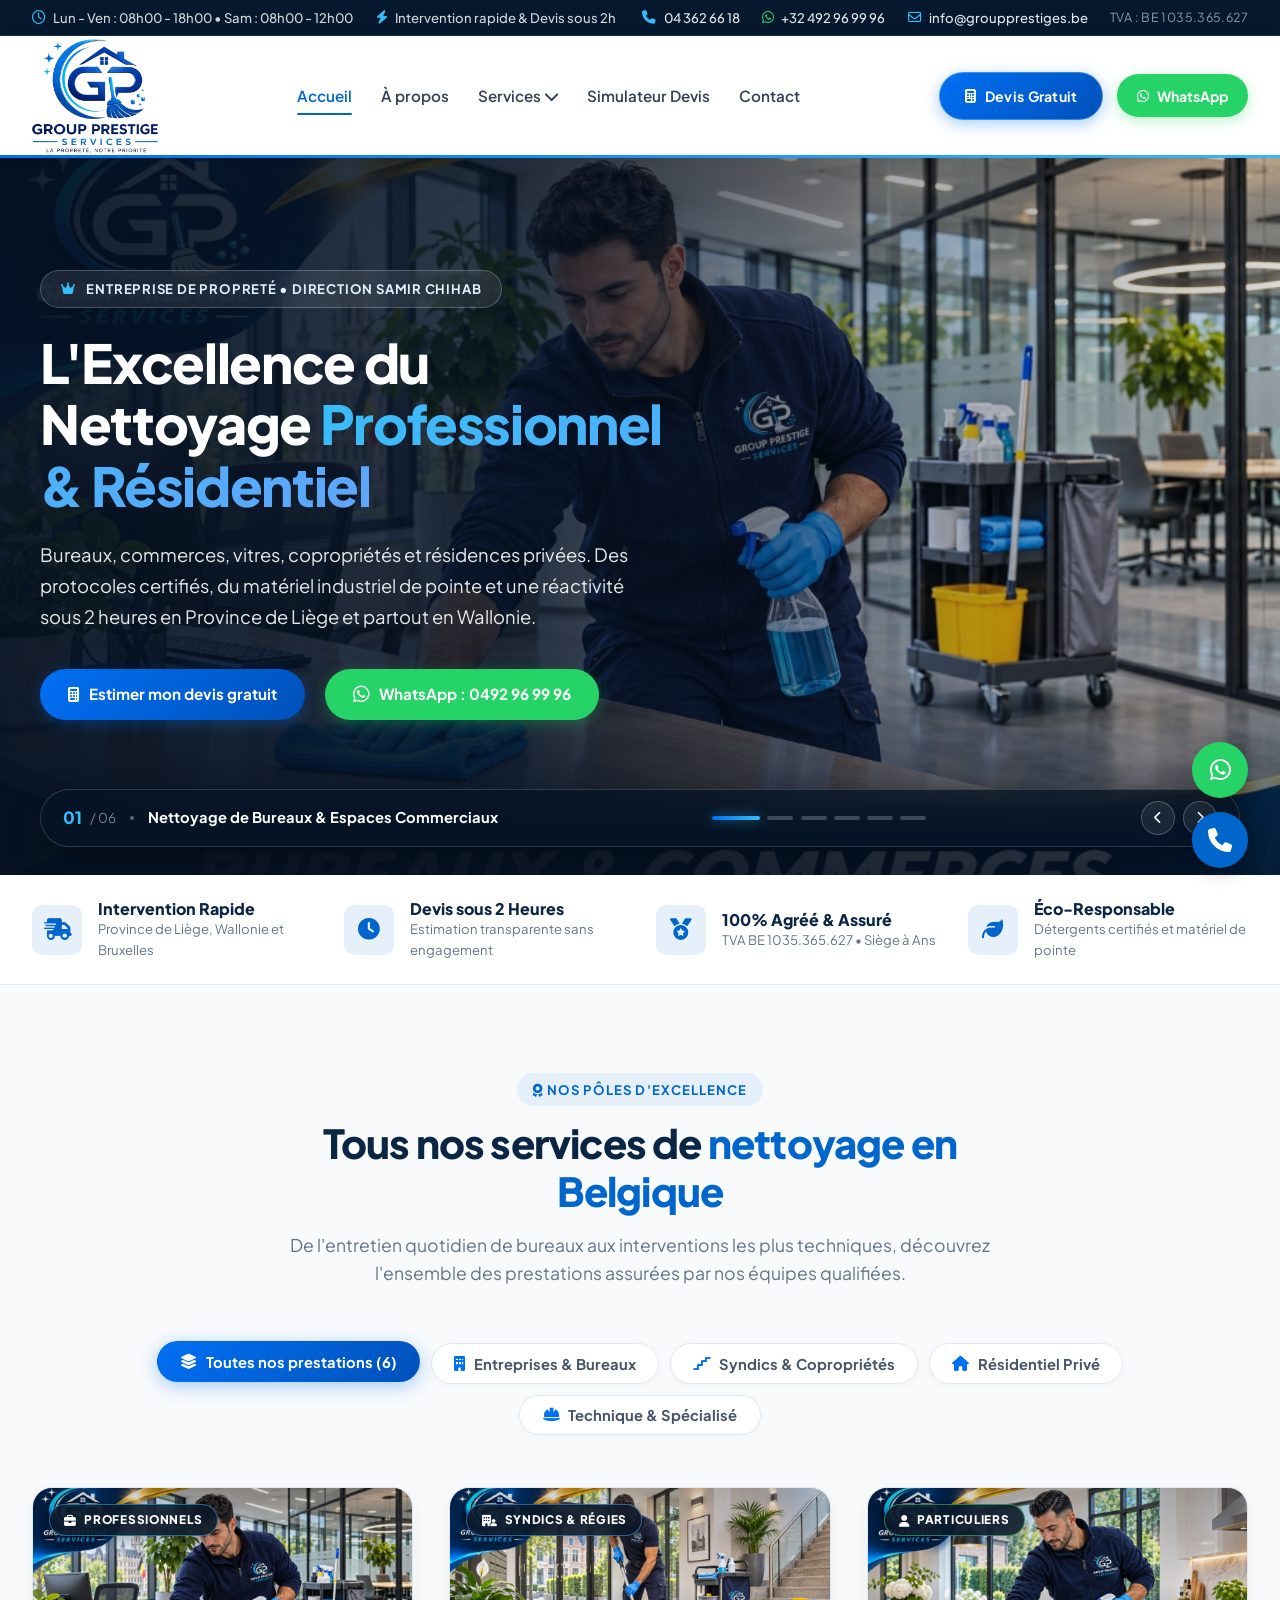
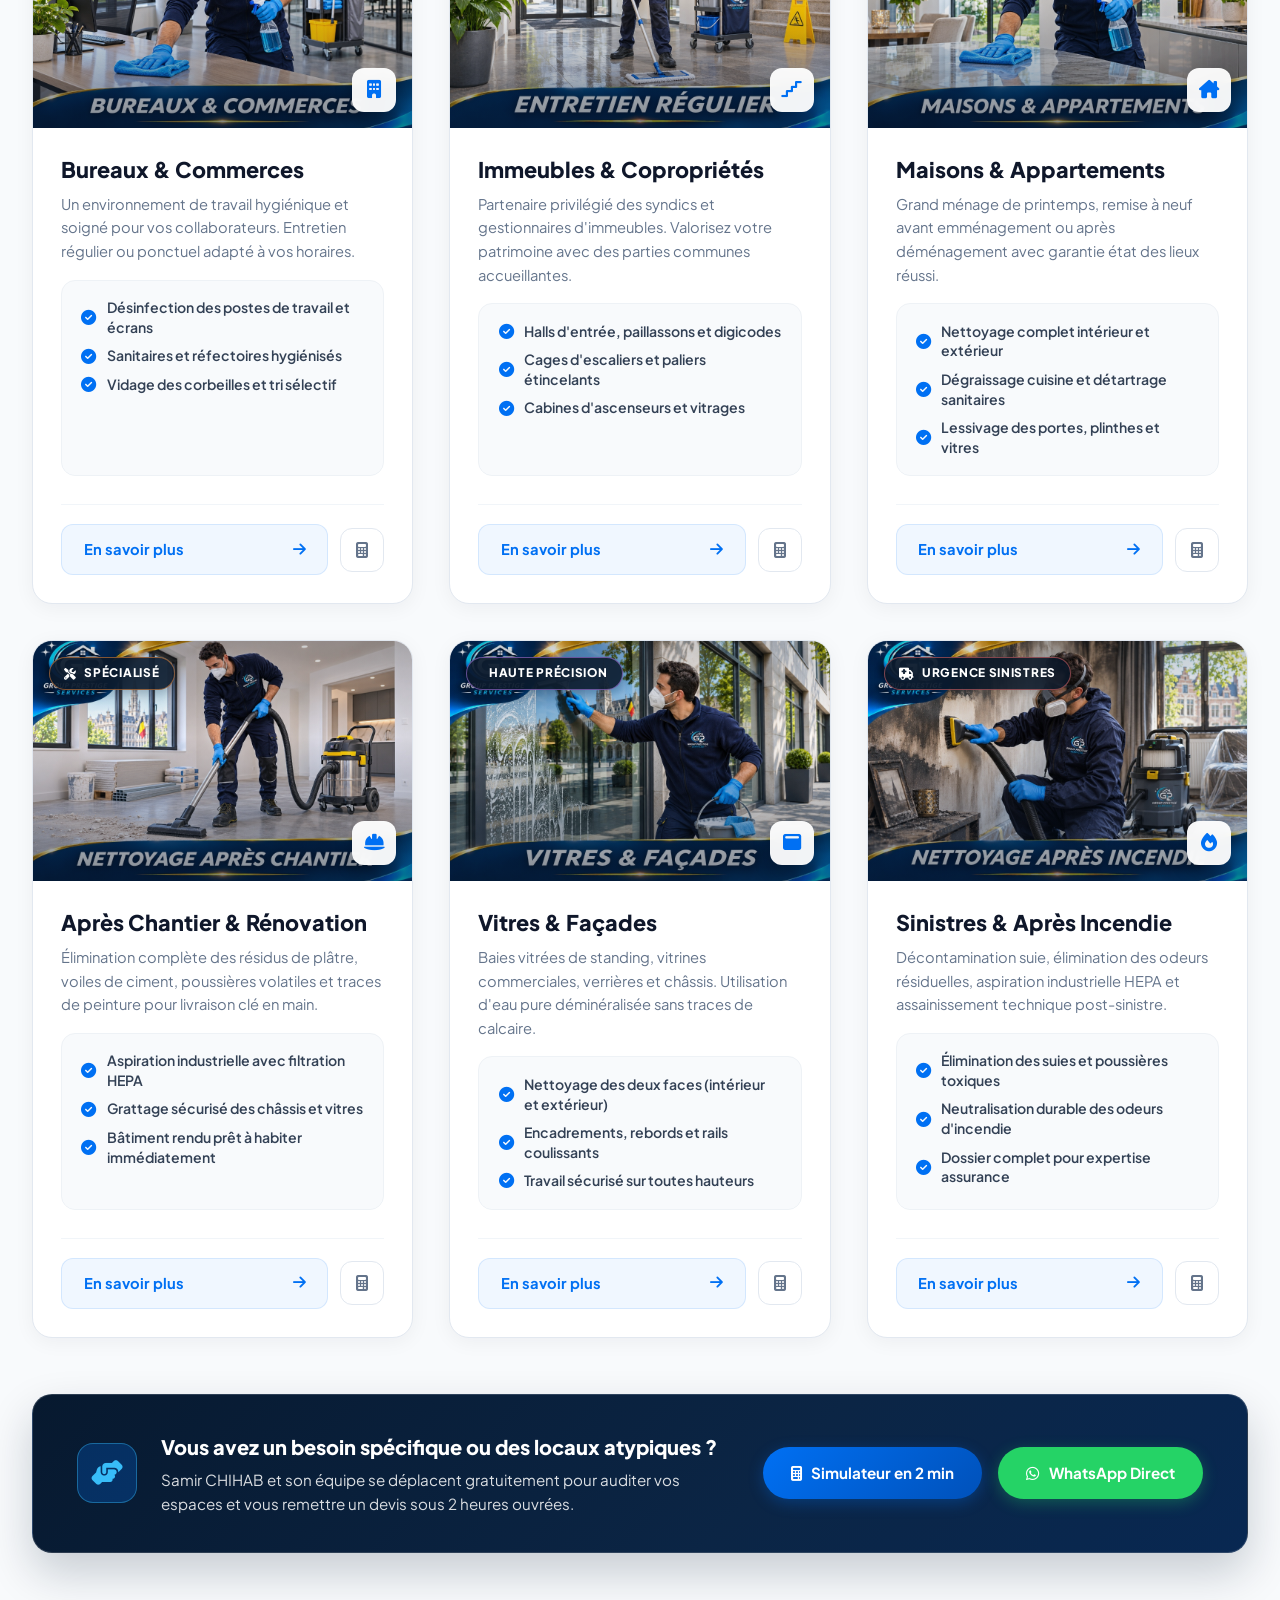
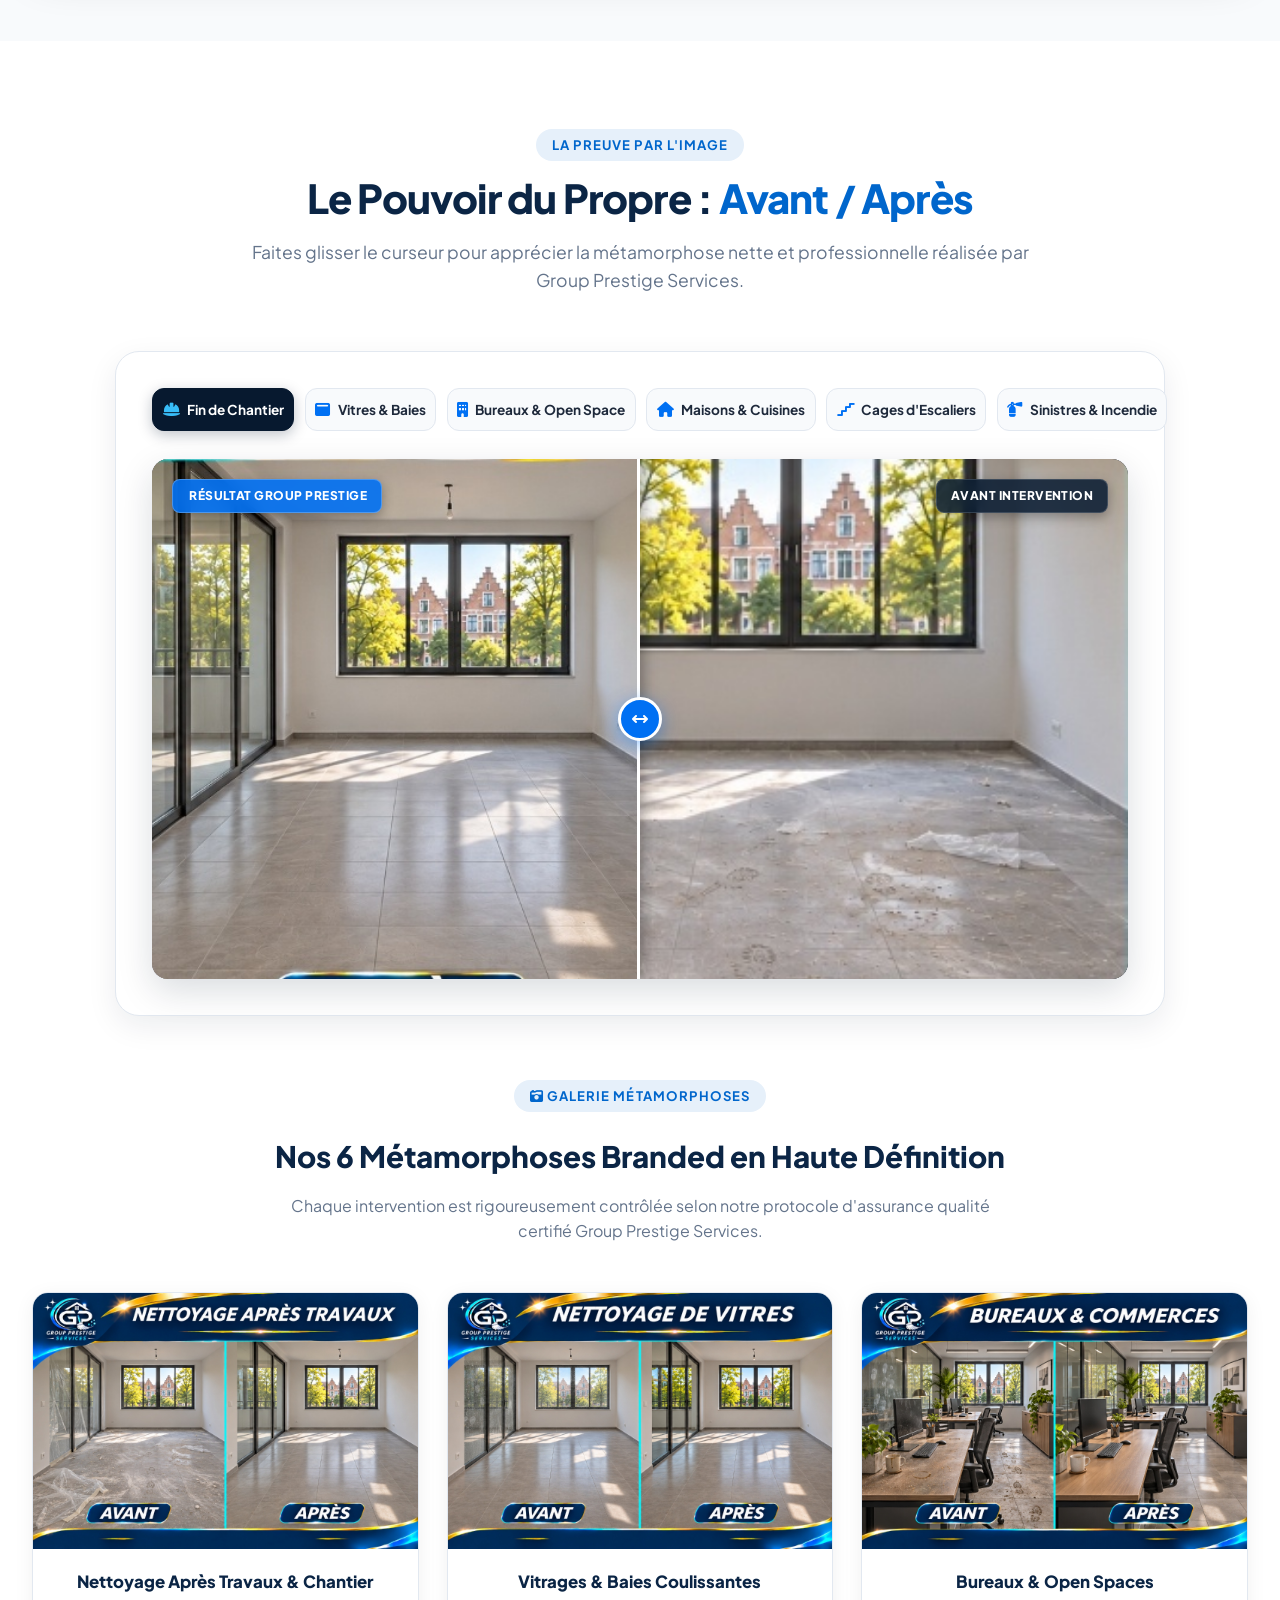
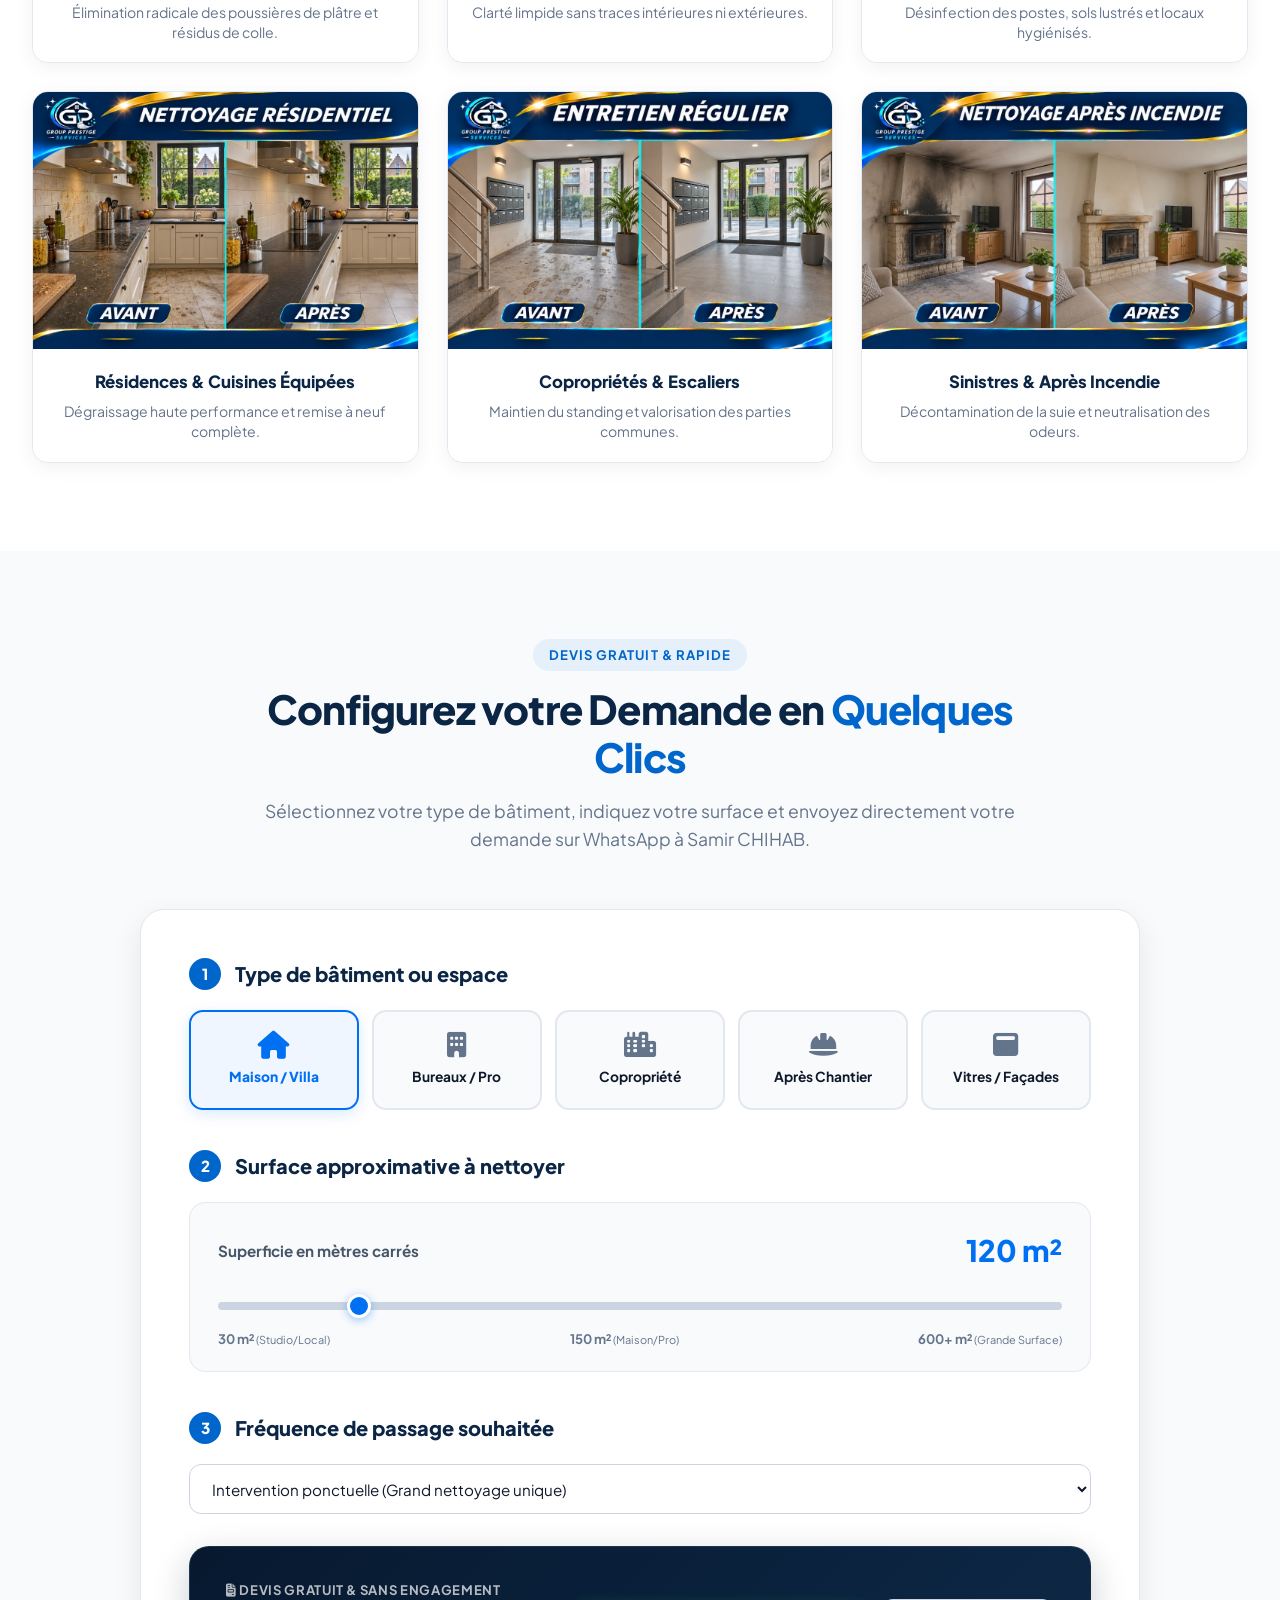
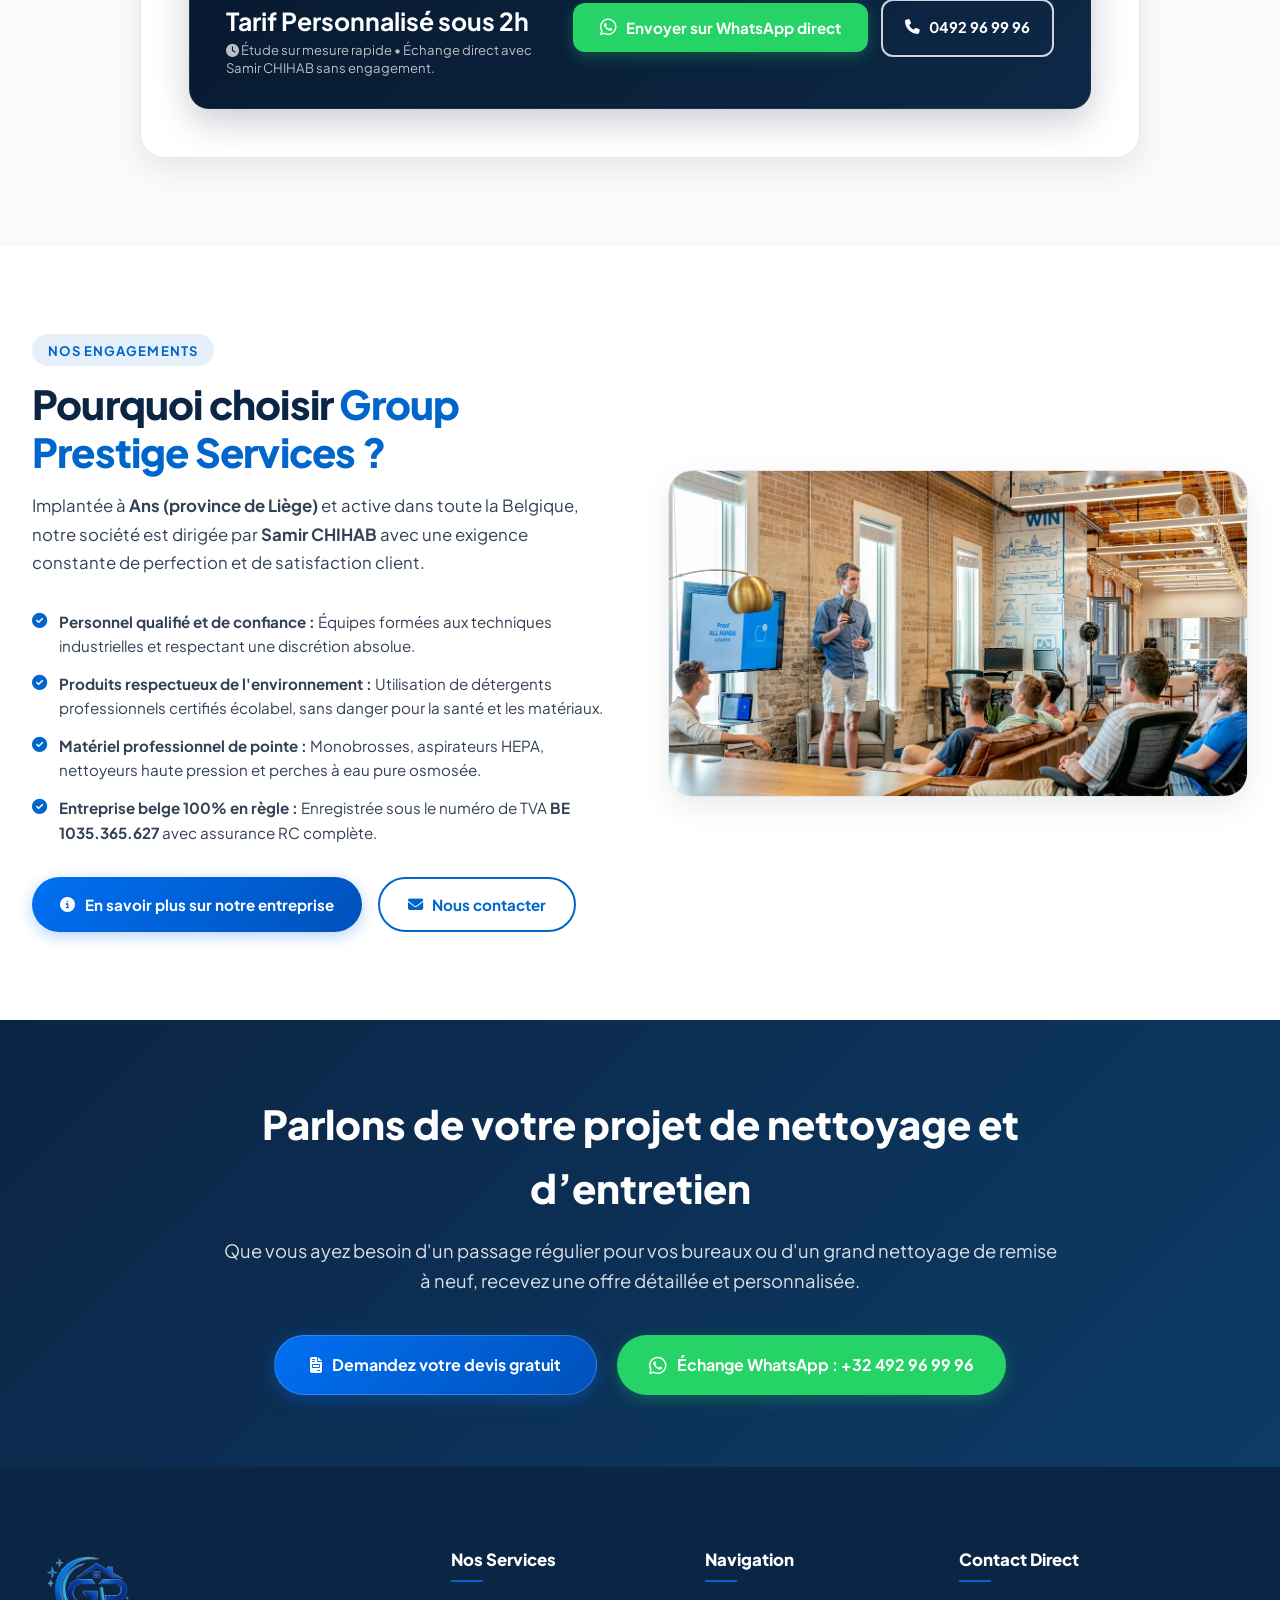
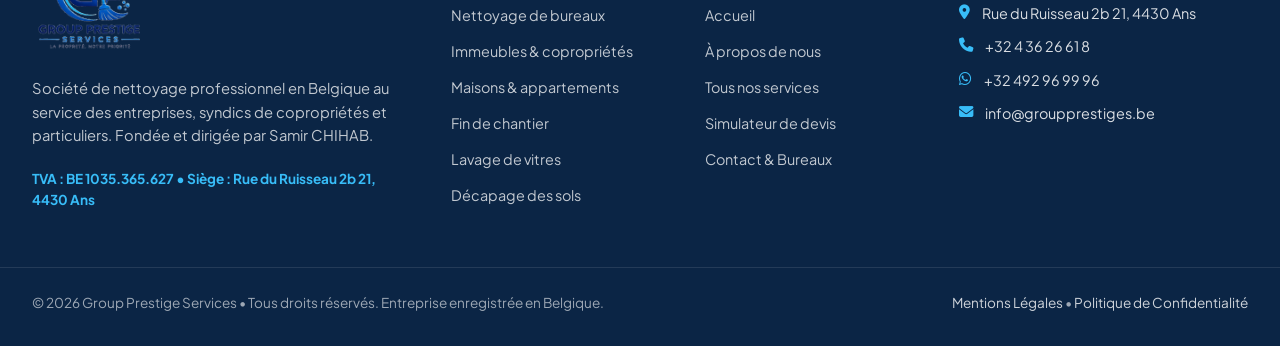
==== commit 377c5544: "Remove price estimation from simulator; update CTA to custom quote request" ====
--- a/index.html
+++ b/index.html
@@ -732,8 +732,8 @@
   <section class="section section-bg-light" id="simulateur">
     <div class="section-container">
       <div class="section-header">
-        <span class="section-badge">Estimation Immédiate</span>
-        <h2 class="section-title">Estimez votre Tarif en <span>Quelques Clics</span></h2>
+        <span class="section-badge">Devis Gratuit & Rapide</span>
+        <h2 class="section-title">Configurez votre Demande en <span>Quelques Clics</span></h2>
         <p class="section-subtitle">
           Sélectionnez votre type de bâtiment, indiquez votre surface et envoyez directement votre demande sur WhatsApp à Samir CHIHAB.
         </p>
@@ -804,10 +804,10 @@
         <!-- Result Box -->
         <div class="calc-result-box">
           <div class="calc-result-info">
-            <span class="calc-result-badge">Estimation indicative immédiate</span>
-            <div class="estimate-price-range" id="estimate-price-display">180 € - 230 € HTVA</div>
+            <span class="calc-result-badge"><i class="fa-solid fa-file-invoice"></i> Devis Gratuit & Sans Engagement</span>
+            <div class="estimate-price-range" id="estimate-price-display">Tarif Personnalisé sous 2h</div>
             <div class="calc-result-note">
-              <i class="fa-solid fa-circle-info"></i> Tarif sans engagement, validé après échange rapide ou visite technique gratuite.
+              <i class="fa-solid fa-clock"></i> Étude sur mesure rapide • Échange direct avec Samir CHIHAB sans engagement.
             </div>
           </div>
 
--- a/css/style.css
+++ b/css/style.css
@@ -1824,10 +1824,10 @@
 }
 
 .estimate-price-range, .estimate-price-tag {
-  font-size: 2.2rem;
-  font-weight: 800;
-  color: #38bdf8;
-  line-height: 1.15;
+  font-size: 1.55rem;
+  font-weight: 700;
+  color: #ffffff;
+  line-height: 1.25;
   margin: 0.35rem 0 0.25rem;
 }
 
@@ -1939,8 +1939,8 @@
     text-align: center;
   }
   .estimate-price-range, .estimate-price-tag {
-    font-size: 1.65rem !important;
-    white-space: nowrap !important;
+    font-size: 1.35rem !important;
+    white-space: normal !important;
     margin: 0.35rem 0;
   }
   .calc-result-note {
@@ -2309,13 +2309,16 @@
     display: flex !important;
     align-items: center;
     justify-content: space-between;
-    padding: 1.15rem 1.35rem 1rem;
+    padding: 1rem 1.25rem;
     border-bottom: 1px solid #edf2f6;
     background: #ffffff;
+    position: sticky;
+    top: 0;
+    z-index: 20;
     flex-shrink: 0;
   }
   .drawer-logo {
-    height: 46px;
+    height: 44px;
     width: auto;
     max-width: 170px;
     object-fit: contain;
@@ -2324,7 +2327,7 @@
     width: 38px;
     height: 38px;
     border-radius: 50%;
-    background: #f8fafc;
+    background: #f1f5f9;
     border: 1px solid #e2e8f0;
     color: #07192f;
     display: flex;
@@ -2332,21 +2335,19 @@
     justify-content: center;
     font-size: 1.15rem;
     cursor: pointer;
-    transition: all 0.25s cubic-bezier(0.16, 1, 0.3, 1);
+    transition: all 0.2s ease;
   }
   .drawer-close-btn:hover, .drawer-close-btn:active {
-    background: #0070f3;
-    border-color: #0070f3;
-    color: #ffffff;
-    transform: rotate(90deg);
+    background: #e2e8f0;
+    color: #0070f3;
   }
 
   .nav-menu {
     position: fixed !important;
     top: 0 !important;
     right: 0 !important;
-    width: 330px !important;
-    max-width: 88vw !important;
+    width: 100vw !important;
+    max-width: 100vw !important;
     height: 100vh !important;
     height: 100dvh !important;
     background: #ffffff !important;
@@ -2354,15 +2355,15 @@
     align-items: stretch !important;
     justify-content: flex-start !important;
     padding: 0 !important;
-    box-shadow: -15px 0 45px rgba(6, 24, 46, 0.28) !important;
-    border-left: 1px solid rgba(0, 112, 243, 0.12) !important;
+    box-shadow: none !important;
     z-index: 99999 !important;
     display: flex !important;
-    transform: translateX(105%) !important;
+    transform: translateX(100%) !important;
     visibility: hidden !important;
-    transition: transform 0.35s cubic-bezier(0.16, 1, 0.3, 1), visibility 0.35s ease !important;
+    transition: transform 0.3s cubic-bezier(0.16, 1, 0.3, 1), visibility 0.3s ease !important;
     gap: 0 !important;
-    overflow: hidden !important;
+    overflow-y: auto !important;
+    -webkit-overflow-scrolling: touch !important;
   }
   .nav-menu.open {
     transform: translateX(0) !important;
@@ -2373,10 +2374,8 @@
     display: flex !important;
     flex-direction: column !important;
     gap: 0.35rem !important;
-    flex: 1 1 auto !important;
-    overflow-y: auto !important;
-    -webkit-overflow-scrolling: touch !important;
-    padding: 1rem 1.25rem 0.75rem !important;
+    padding: 1.15rem 1.25rem 0.5rem !important;
+    flex: 0 0 auto !important;
   }
 
   .nav-menu .nav-item {
@@ -2386,41 +2385,45 @@
     display: flex !important;
     align-items: center !important;
     width: 100%;
-    padding: 0.75rem 0.85rem !important;
-    font-size: 0.98rem !important;
+    padding: 0.85rem 1rem !important;
+    font-size: 1.05rem !important;
     font-weight: 700 !important;
-    color: #1e293b !important;
-    border-radius: 12px;
+    color: #07192f !important;
+    border-radius: 14px;
     border-bottom: none !important;
     transition: all 0.2s ease;
+    background: transparent;
+    position: relative;
   }
   .nav-menu .nav-link:hover {
     background: #f8fafc;
     color: #0070f3 !important;
   }
   .nav-menu .nav-link.active {
-    background: linear-gradient(90deg, rgba(0, 112, 243, 0.09) 0%, rgba(0, 112, 243, 0.02) 100%);
+    background: #eff6ff !important;
     color: #0070f3 !important;
-    border-left: 3px solid #0070f3;
+  }
+  .nav-menu .nav-link::after {
+    display: none !important;
   }
   .nav-menu .nav-link.active .drawer-icon {
     background: #0070f3;
     color: #ffffff;
-    box-shadow: 0 4px 10px rgba(0, 112, 243, 0.25);
+    box-shadow: 0 4px 12px rgba(0, 112, 243, 0.3);
   }
 
   .drawer-icon {
     display: inline-flex !important;
     align-items: center;
     justify-content: center;
-    width: 34px;
-    height: 34px;
+    width: 36px;
+    height: 36px;
     border-radius: 10px;
-    background: rgba(0, 112, 243, 0.08);
+    background: #eff6ff;
     color: #0070f3;
-    font-size: 0.92rem;
+    font-size: 0.95rem;
     flex-shrink: 0;
-    margin-right: 0.75rem;
+    margin-right: 0.85rem;
     transition: all 0.2s ease;
   }
 
@@ -2429,7 +2432,7 @@
   }
   .nav-link-dropdown-toggle .dropdown-arrow {
     margin-left: auto;
-    font-size: 0.8rem;
+    font-size: 0.85rem;
     color: #64748b;
     transition: transform 0.3s ease;
   }
@@ -2447,12 +2450,12 @@
     border: 1px solid #e0edff !important;
     background: #f8fbff !important;
     border-radius: 14px !important;
-    padding: 0.45rem !important;
+    padding: 0.35rem !important;
     margin-top: 0.35rem !important;
     margin-bottom: 0.35rem !important;
     display: none !important;
     flex-direction: column !important;
-    gap: 0.3rem !important;
+    gap: 0.15rem !important;
   }
   .nav-item.dropdown-open .dropdown-menu {
     display: flex !important;
@@ -2462,47 +2465,48 @@
     display: flex !important;
     align-items: center !important;
     gap: 0.75rem !important;
-    padding: 0.6rem 0.75rem !important;
+    padding: 0.65rem 0.85rem !important;
     border-radius: 10px;
-    background: #ffffff !important;
-    border: 1px solid rgba(226, 232, 240, 0.7) !important;
+    background: transparent !important;
+    border: none !important;
     transition: all 0.2s ease;
   }
-  .nav-menu .dropdown-link:hover {
-    background: #f0f7ff !important;
-    border-color: #bfdbfe !important;
+  .nav-menu .dropdown-link:hover, .nav-menu .dropdown-link:active {
+    background: #eff6ff !important;
   }
   .dropdown-link-all {
-    background: linear-gradient(135deg, rgba(0, 112, 243, 0.06) 0%, rgba(0, 81, 186, 0.03) 100%) !important;
-    border: 1px dashed rgba(0, 112, 243, 0.3) !important;
+    background: rgba(0, 112, 243, 0.05) !important;
+    border: 1px dashed rgba(0, 112, 243, 0.25) !important;
+    margin-top: 0.2rem;
   }
 
   /* Drawer Footer */
   .drawer-footer {
     display: flex !important;
     flex-direction: column;
-    gap: 0.6rem;
-    padding: 1.1rem 1.25rem 1.3rem;
-    background: linear-gradient(180deg, #ffffff 0%, #f8fafc 100%);
-    border-top: 1px solid #edf2f6;
-    flex-shrink: 0;
+    gap: 0.65rem;
+    padding: 1.25rem 1.25rem 2.5rem;
+    background: #ffffff;
+    border-top: 1px solid #f1f5f9;
+    margin-top: 0.75rem;
+    flex: 0 0 auto !important;
   }
   .drawer-cta-group {
     display: flex;
     flex-direction: column;
-    gap: 0.45rem;
+    gap: 0.55rem;
   }
   .drawer-btn-cta-primary {
     display: flex;
     align-items: center;
     justify-content: center;
-    gap: 0.55rem;
+    gap: 0.6rem;
     width: 100%;
-    padding: 0.75rem 1rem;
+    padding: 0.85rem 1rem;
     background: linear-gradient(135deg, #0070f3 0%, #0051ba 100%);
     color: #ffffff !important;
     font-weight: 700;
-    font-size: 0.9rem;
+    font-size: 0.95rem;
     border-radius: 12px;
     box-shadow: 0 4px 14px rgba(0, 112, 243, 0.32);
     text-align: center;
@@ -2511,13 +2515,13 @@
     display: flex;
     align-items: center;
     justify-content: center;
-    gap: 0.55rem;
+    gap: 0.6rem;
     width: 100%;
-    padding: 0.72rem 1rem;
+    padding: 0.8rem 1rem;
     background: #22c55e;
     color: #ffffff !important;
     font-weight: 700;
-    font-size: 0.9rem;
+    font-size: 0.92rem;
     border-radius: 12px;
     box-shadow: 0 4px 14px rgba(34, 197, 94, 0.28);
     text-align: center;
@@ -2526,34 +2530,42 @@
     display: flex;
     align-items: center;
     justify-content: space-between;
-    padding: 0.35rem 0.2rem 0;
+    padding: 0.4rem 0.2rem 0;
   }
   .drawer-phone-item {
     display: inline-flex;
     align-items: center;
     gap: 0.45rem;
     font-weight: 700;
-    font-size: 0.88rem;
+    font-size: 0.92rem;
     color: #07192f;
   }
   .drawer-phone-item i {
     color: #0070f3;
   }
   .drawer-hours {
-    font-size: 0.72rem;
+    font-size: 0.75rem;
     color: #64748b;
     font-weight: 500;
   }
   .drawer-badge-tag {
     text-align: center;
-    font-size: 0.72rem;
+    font-size: 0.75rem;
     font-weight: 600;
     color: #64748b;
-    padding-top: 0.15rem;
+    padding-top: 0.25rem;
   }
   .drawer-badge-tag i {
     color: #0070f3;
-    margin-right: 0.25rem;
+    margin-right: 0.3rem;
+  }
+
+  @media (min-width: 601px) and (max-width: 860px) {
+    .nav-menu {
+      width: 380px !important;
+      max-width: 85vw !important;
+      box-shadow: -15px 0 45px rgba(6, 24, 46, 0.3) !important;
+    }
   }
 }
 
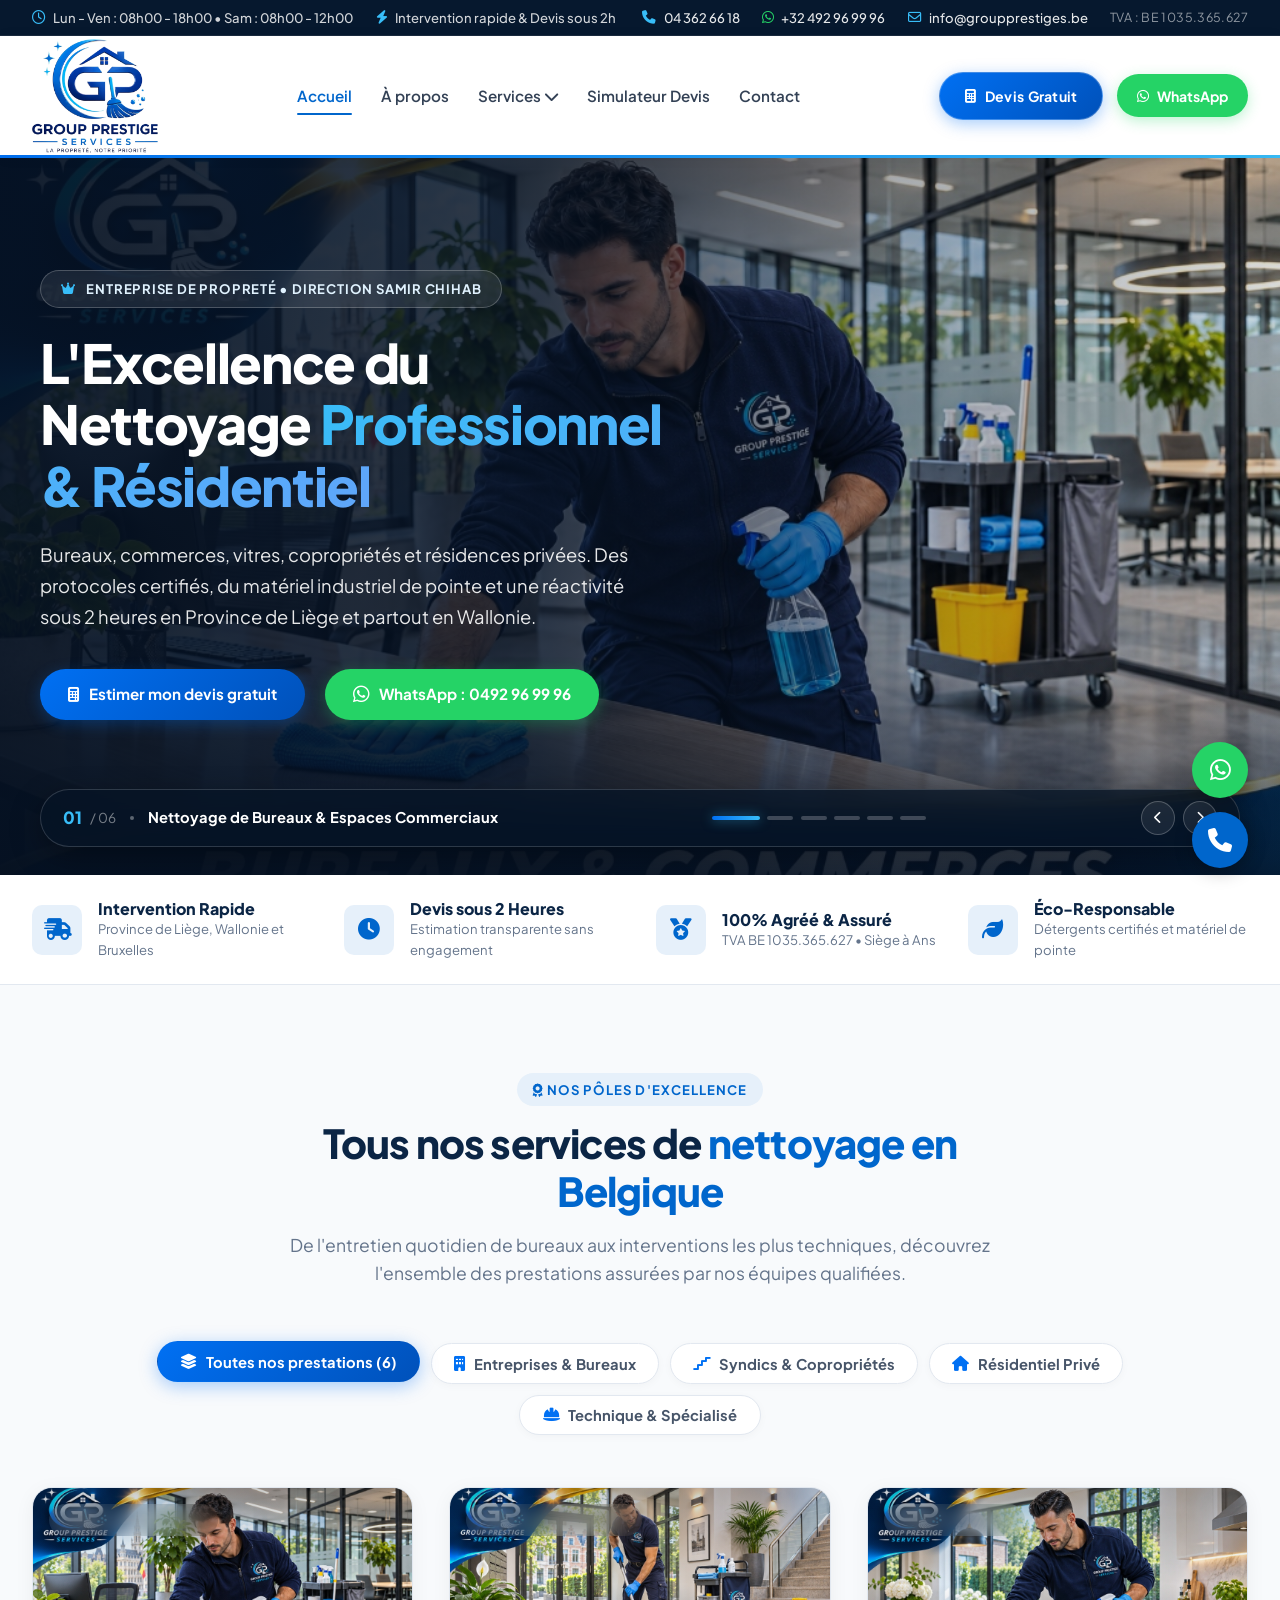
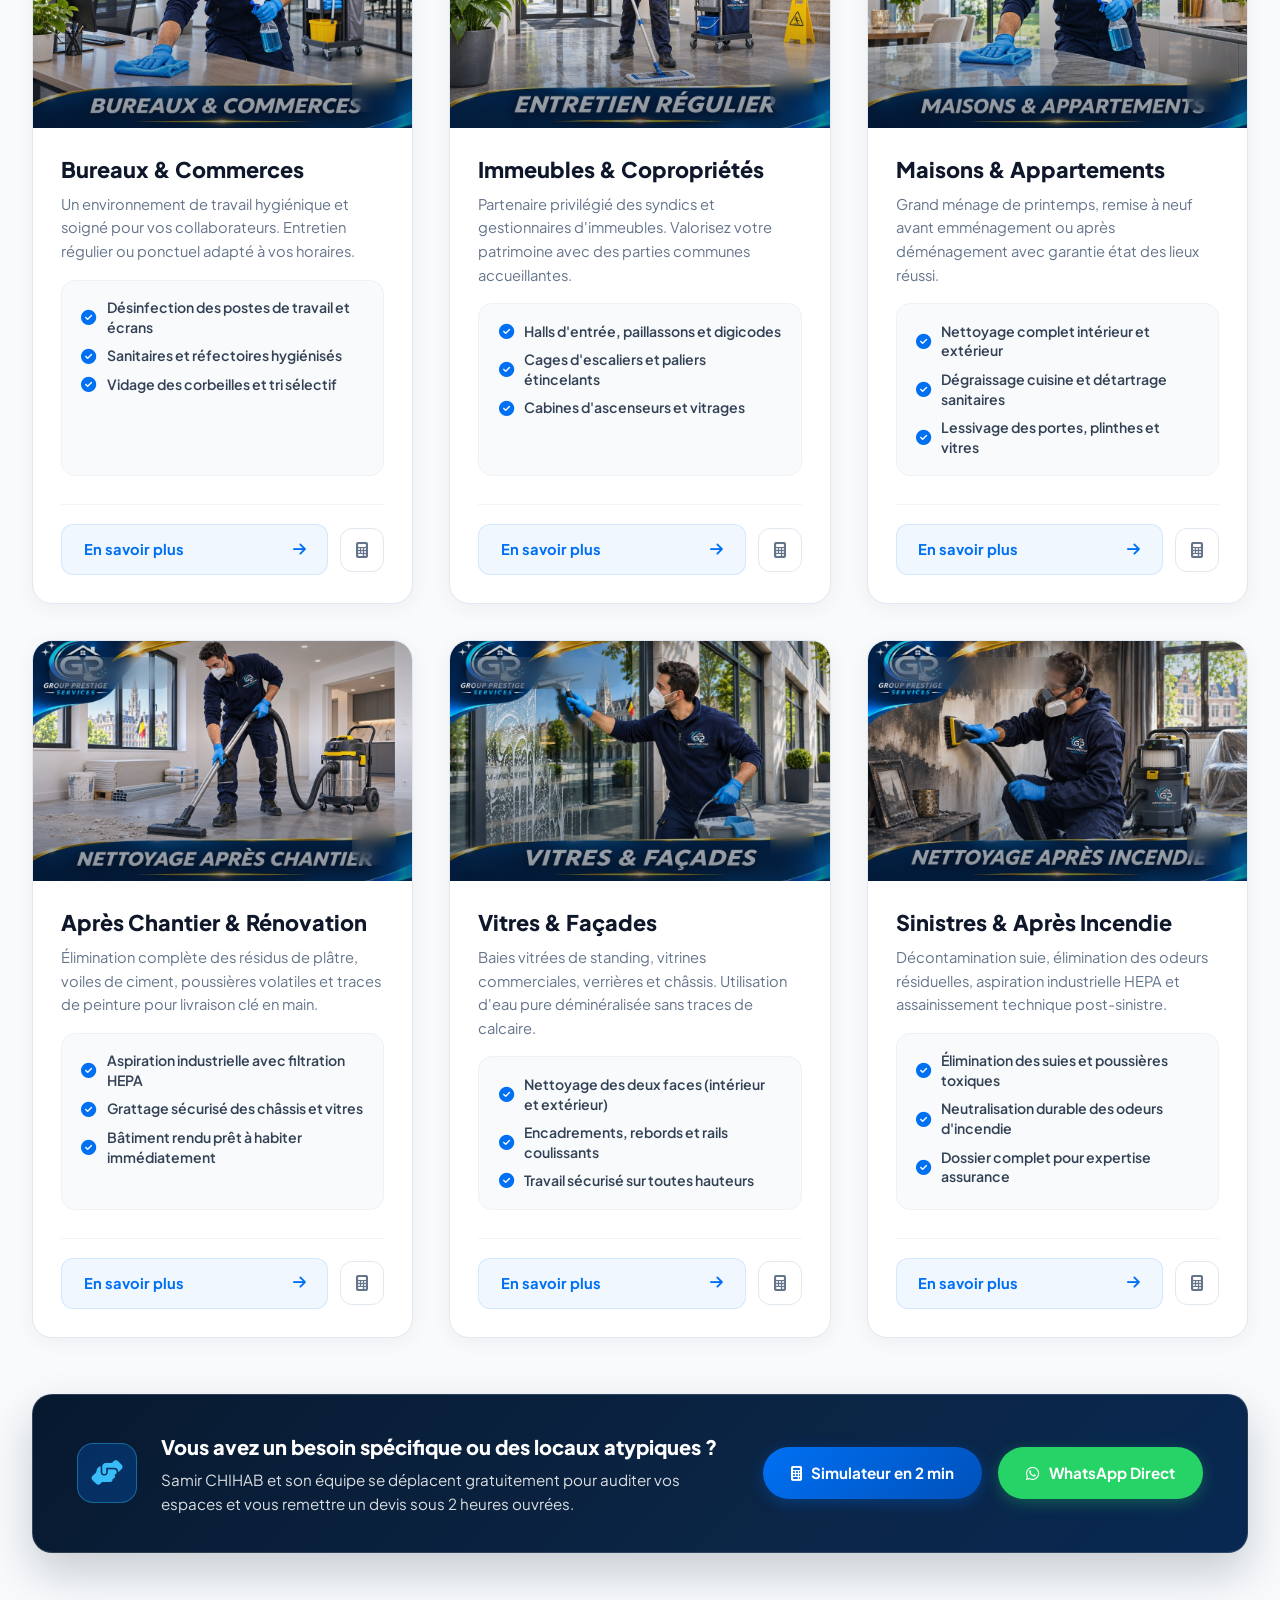
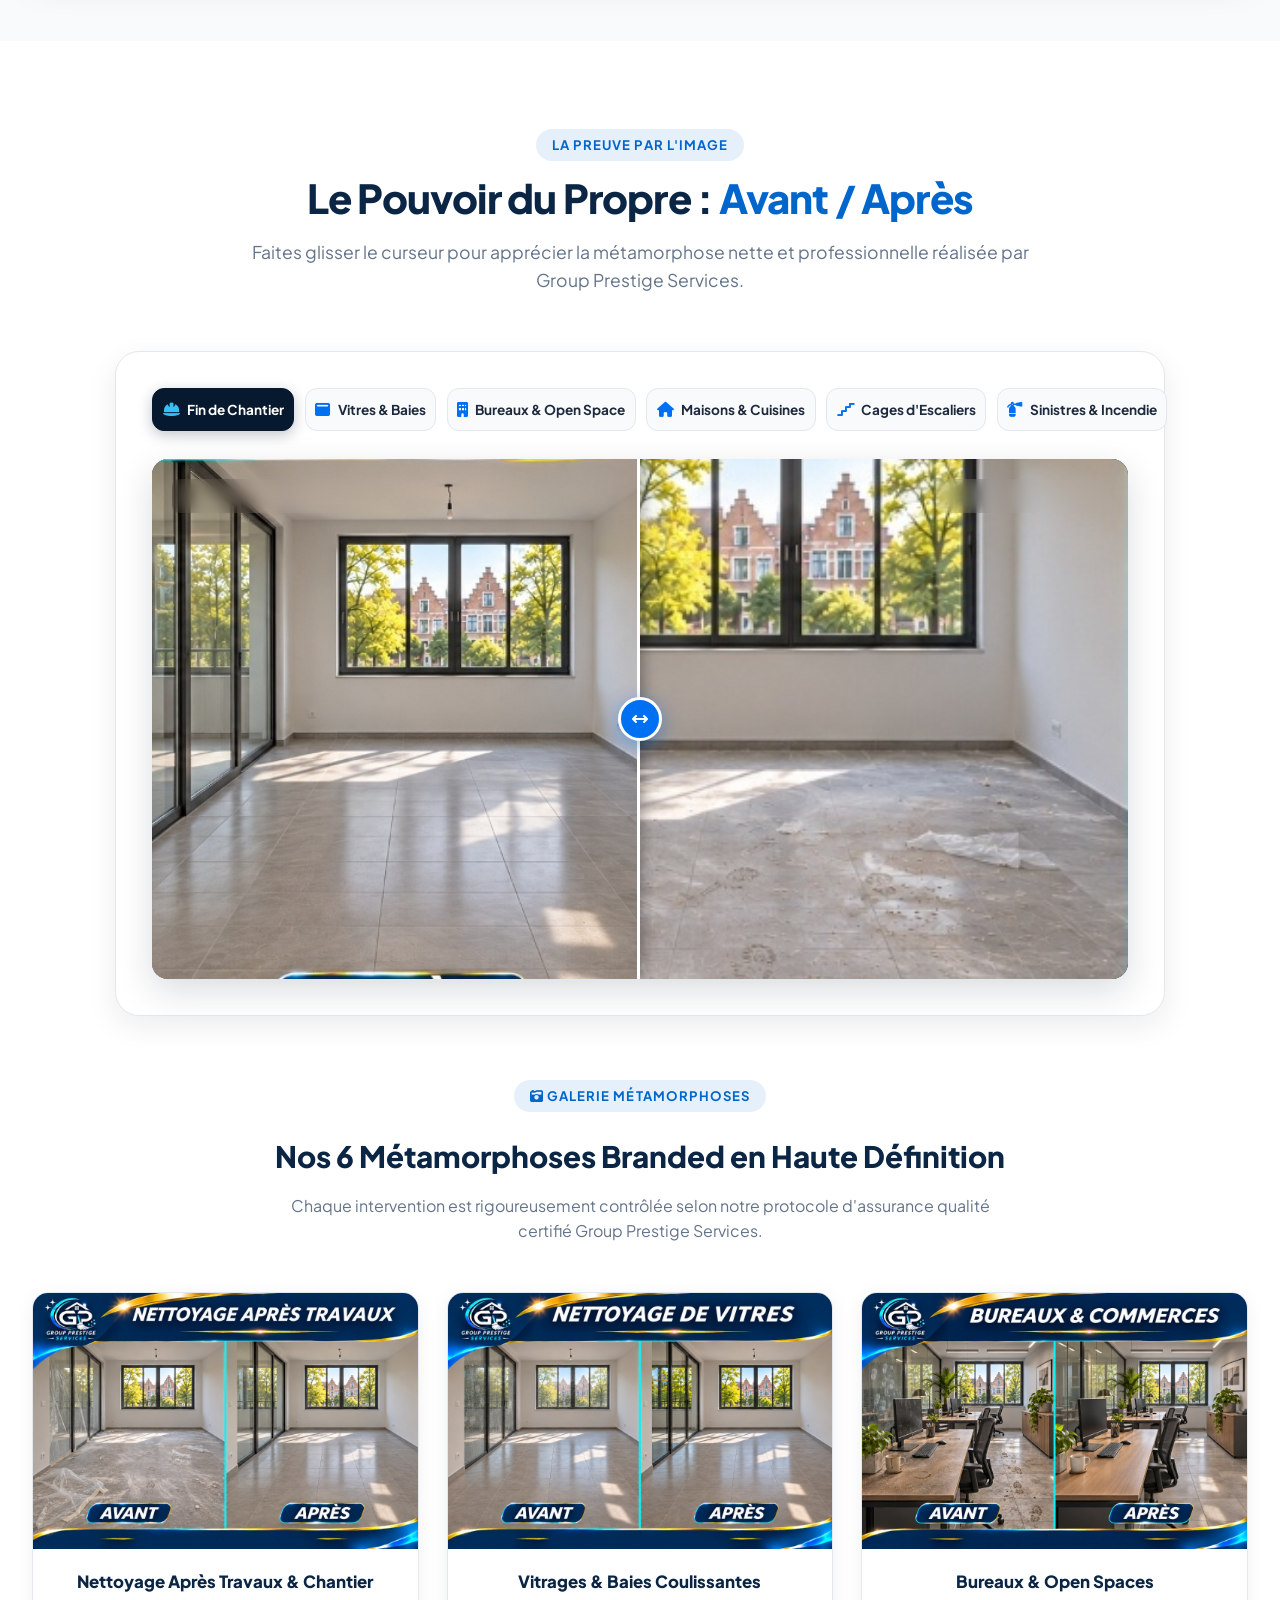
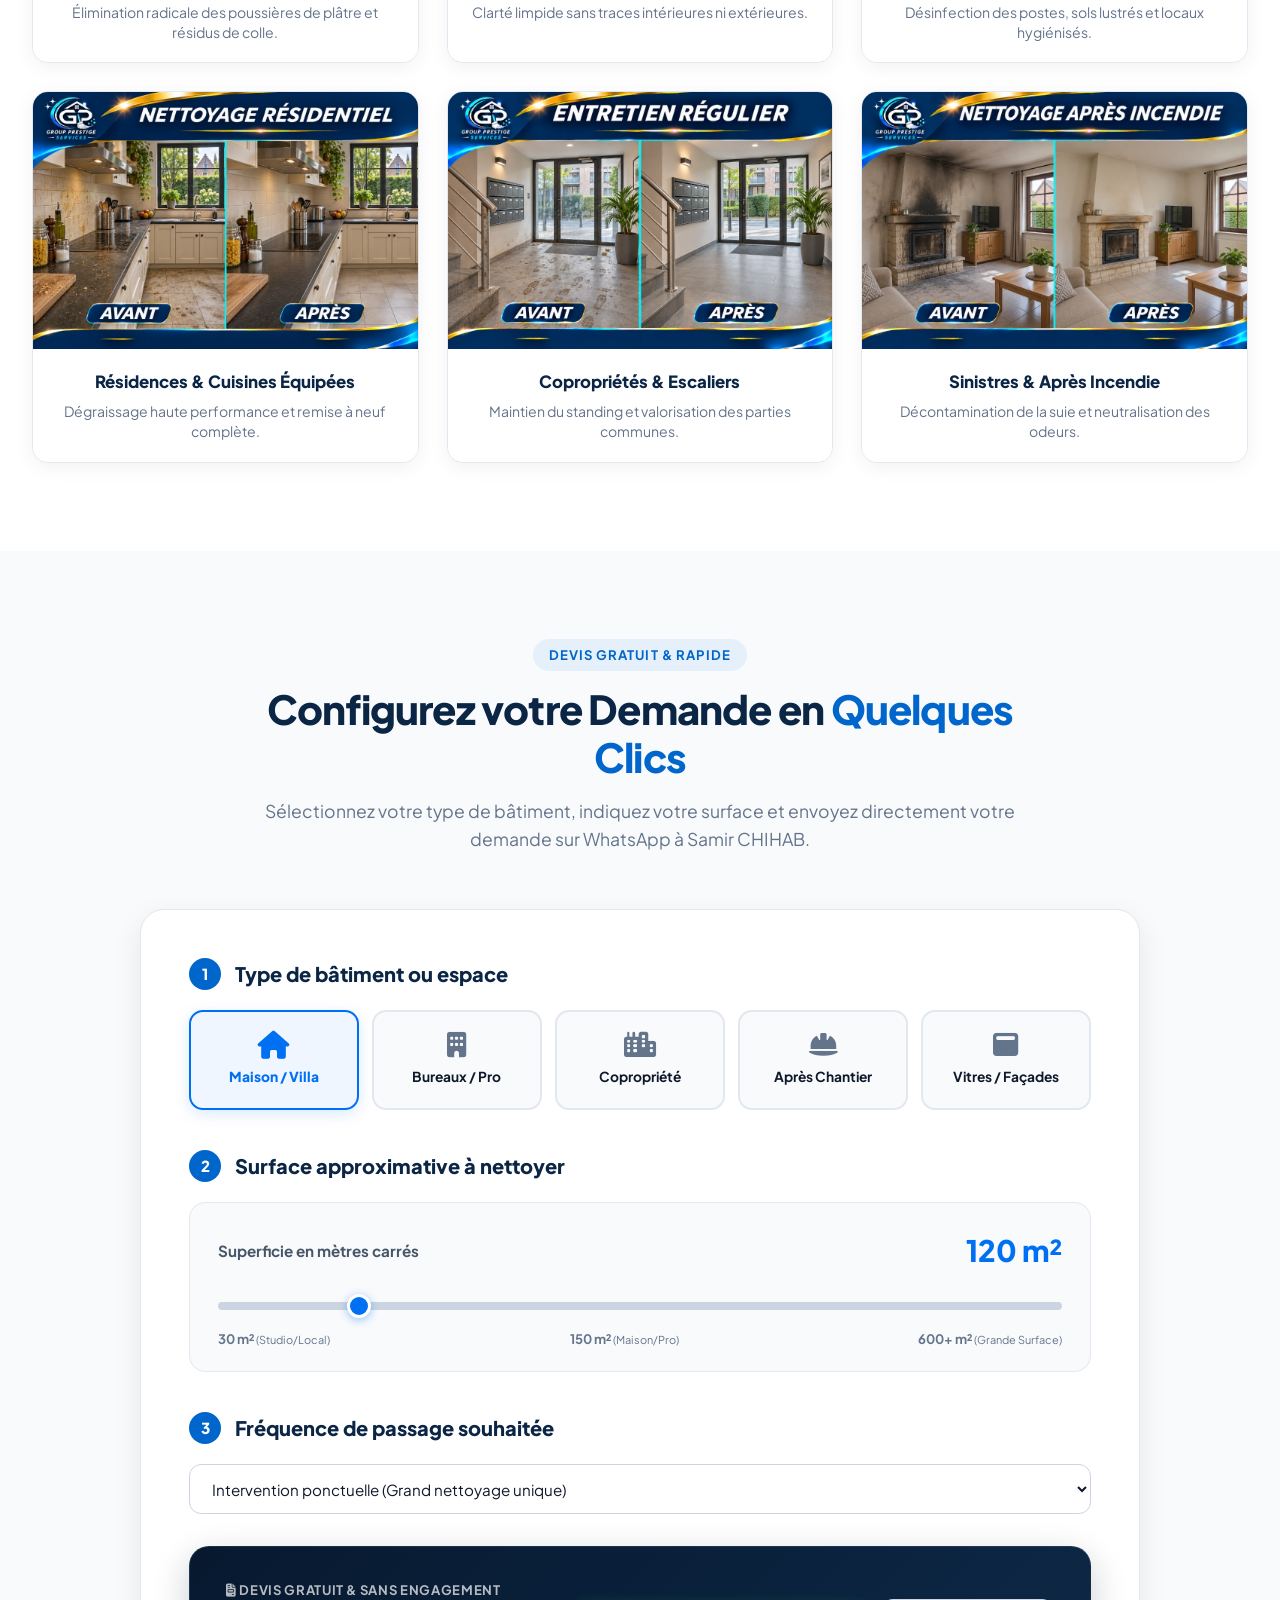
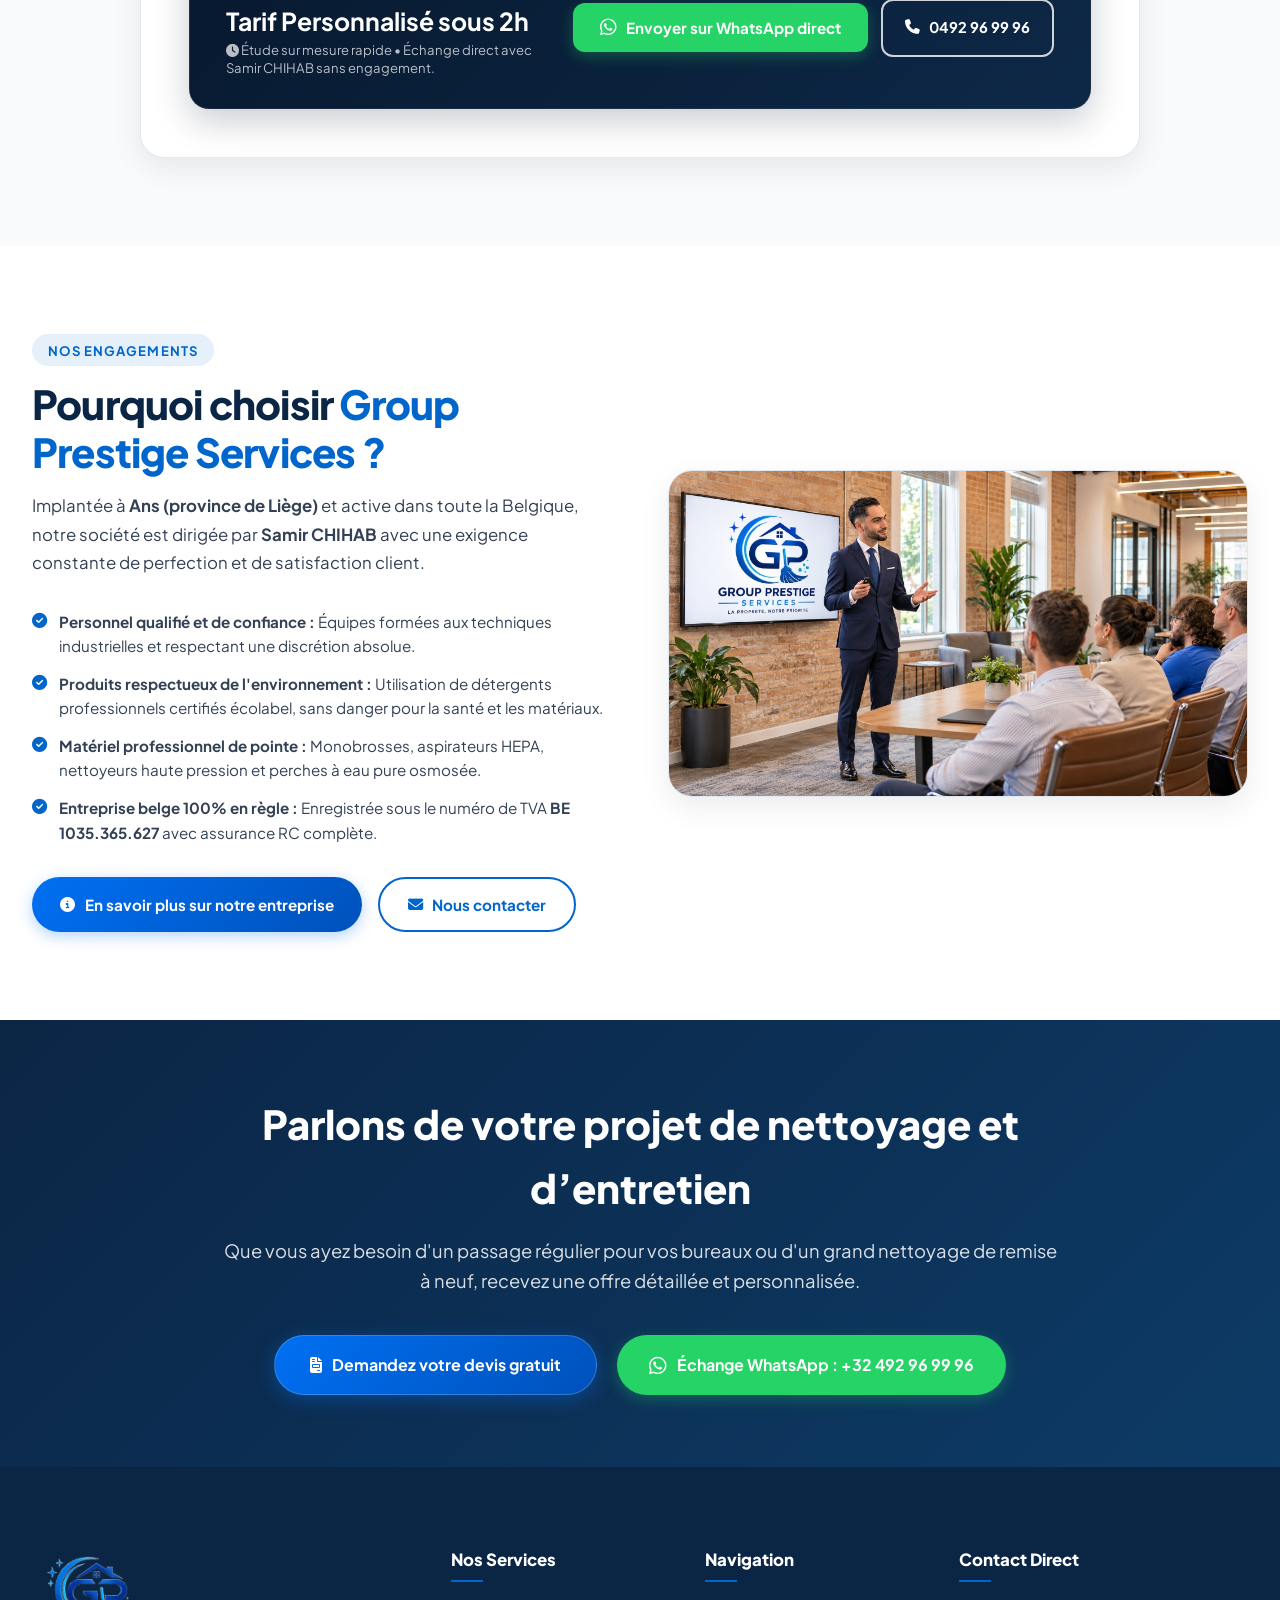
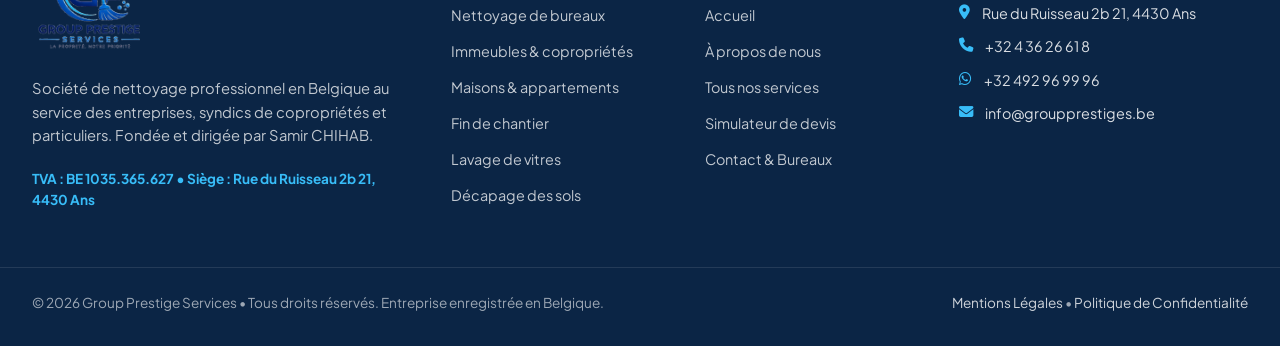
==== commit 29ccdeca: "Integrate founder Samir CHIHAB portrait on a-propos and corporate presentation photo on index" ====
--- a/index.html
+++ b/index.html
@@ -879,7 +879,7 @@
 
         <div>
           <div class="subpage-img-frame">
-            <img src="assets/images/about-team.jpg" alt="Équipe professionnelle Group Prestige Services Belgique">
+            <img src="assets/images/samir-chihab-presentation.jpg" alt="Samir CHIHAB et l'équipe Group Prestige Services en réunion d'entreprise">
           </div>
         </div>
       </div>
--- a/css/style.css
+++ b/css/style.css
@@ -2821,7 +2821,9 @@
 .about-main-img {
   width: 100%;
   height: 100%;
+  max-height: 540px;
   object-fit: cover;
+  object-position: center 15%;
   display: block;
   transition: transform 0.6s ease;
 }
@@ -2847,6 +2849,11 @@
 
 .about-floating-pill.pill-top-left {
   top: 1.25rem;
+  left: 1.25rem;
+}
+
+.about-floating-pill.pill-bottom-left {
+  bottom: 1.25rem;
   left: 1.25rem;
 }
 
@@ -3075,8 +3082,8 @@
 }
 
 .ceo-avatar {
-  width: 54px;
-  height: 54px;
+  width: 64px;
+  height: 64px;
   border-radius: 50%;
   background: linear-gradient(135deg, #0070f3, #38bdf8);
   color: #ffffff;
@@ -3085,7 +3092,16 @@
   justify-content: center;
   font-size: 1.4rem;
   box-shadow: 0 4px 15px rgba(0, 112, 243, 0.4);
-  border: 2px solid rgba(255, 255, 255, 0.25);
+  border: 2px solid rgba(255, 255, 255, 0.35);
+  overflow: hidden;
+  flex-shrink: 0;
+}
+
+.ceo-avatar img {
+  width: 100%;
+  height: 100%;
+  object-fit: cover;
+  object-position: center 15%;
 }
 
 .ceo-details {
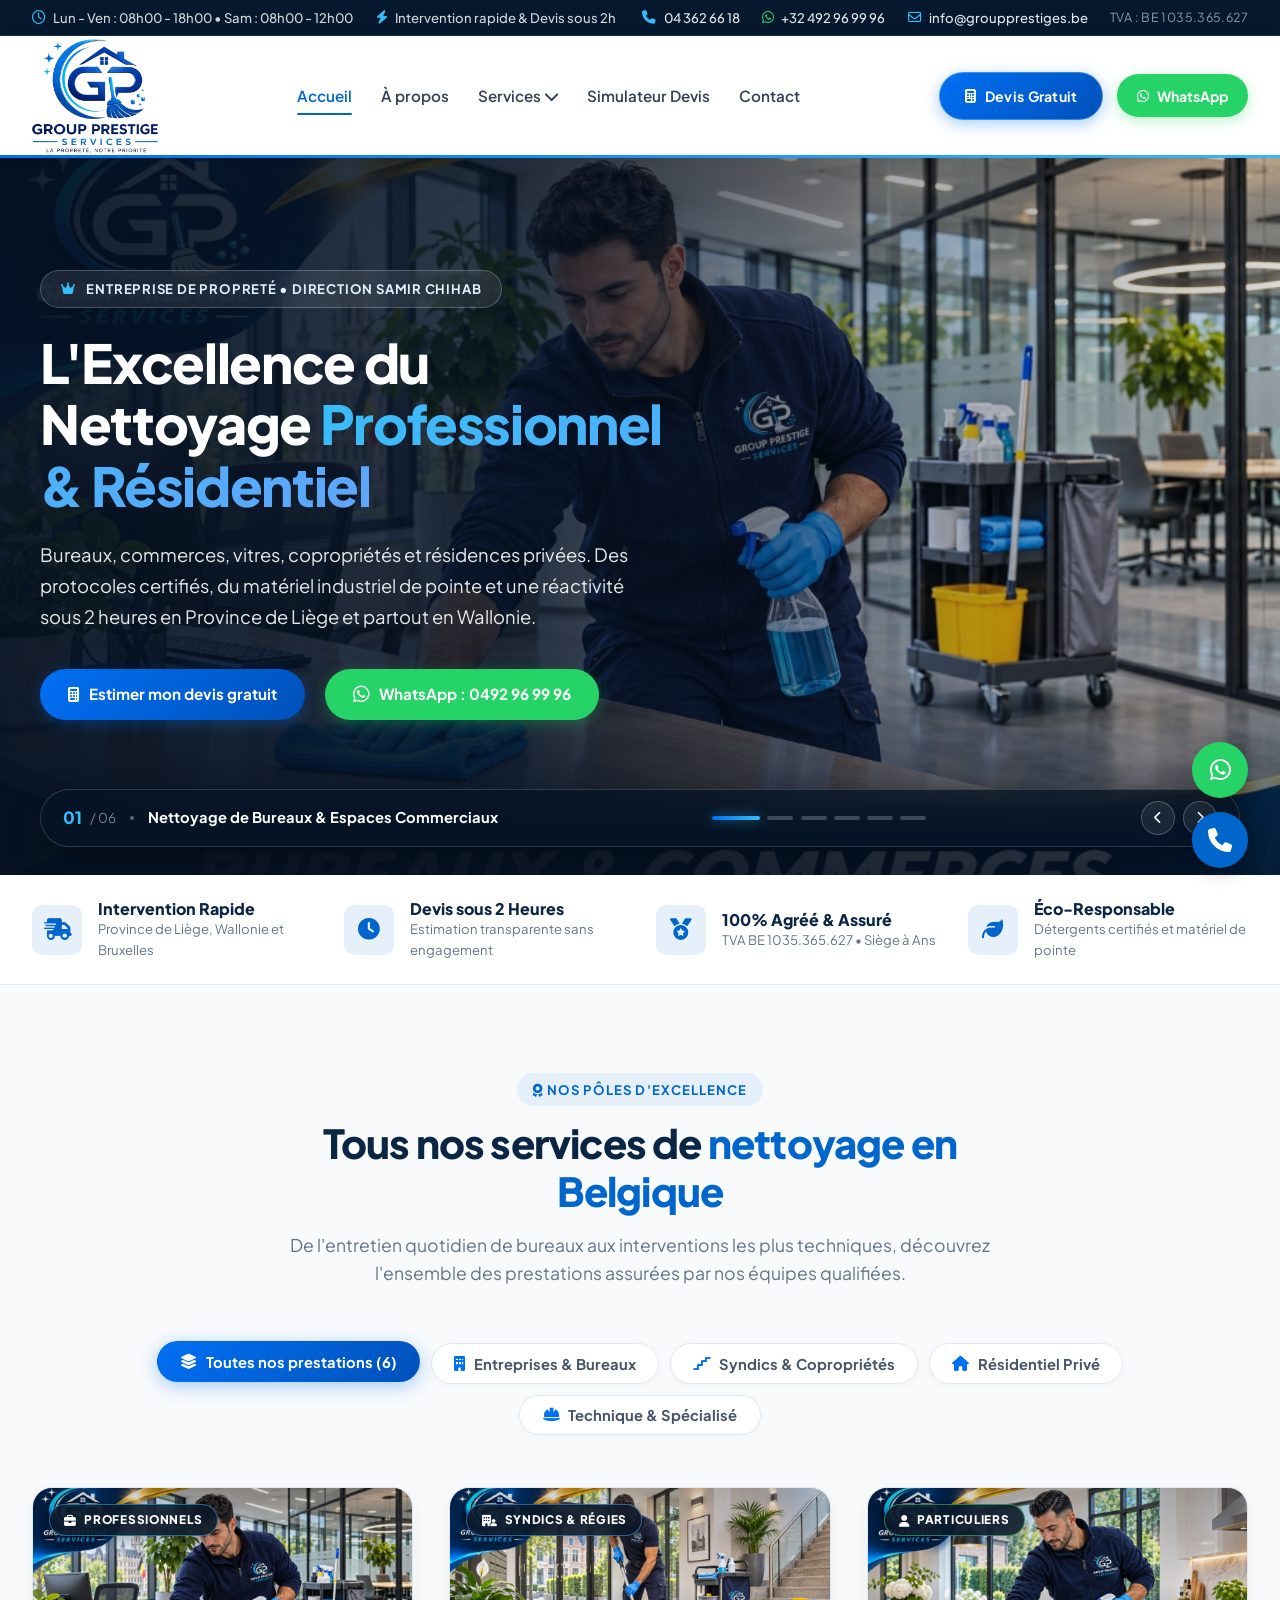
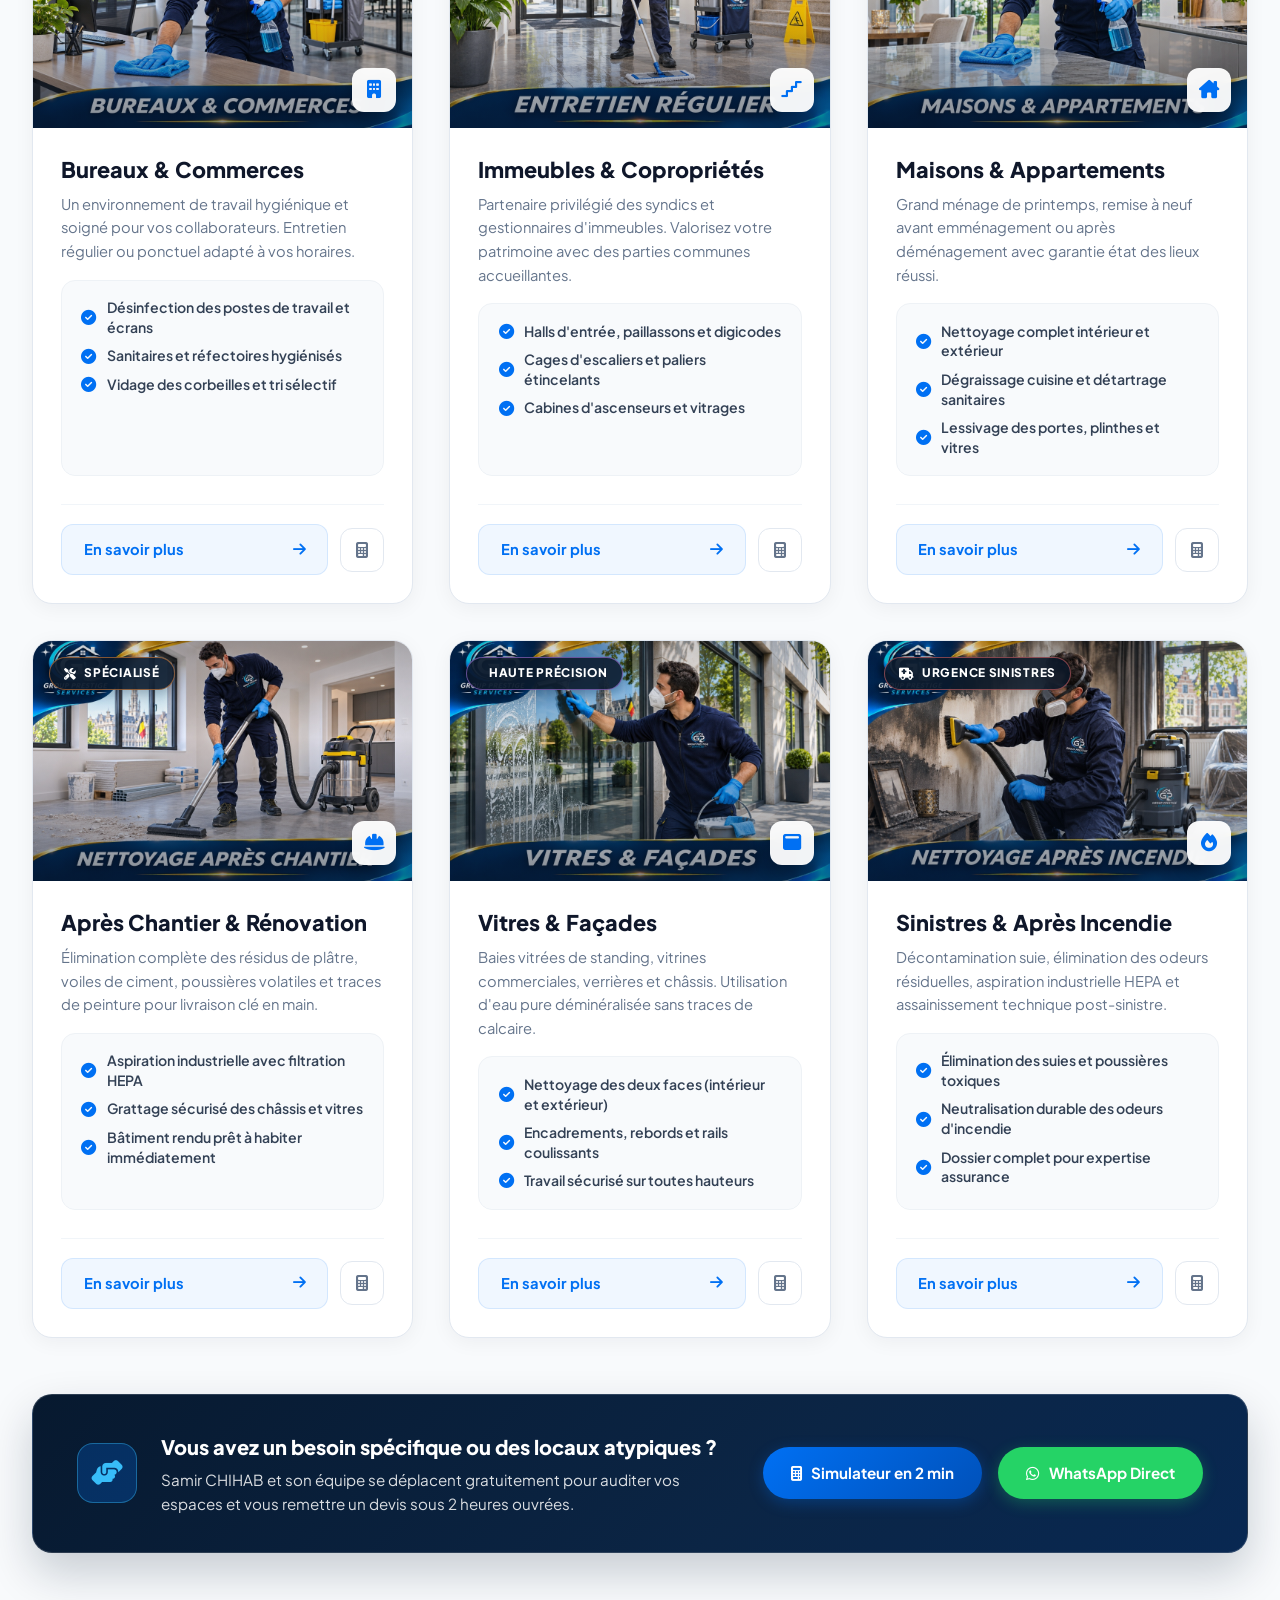
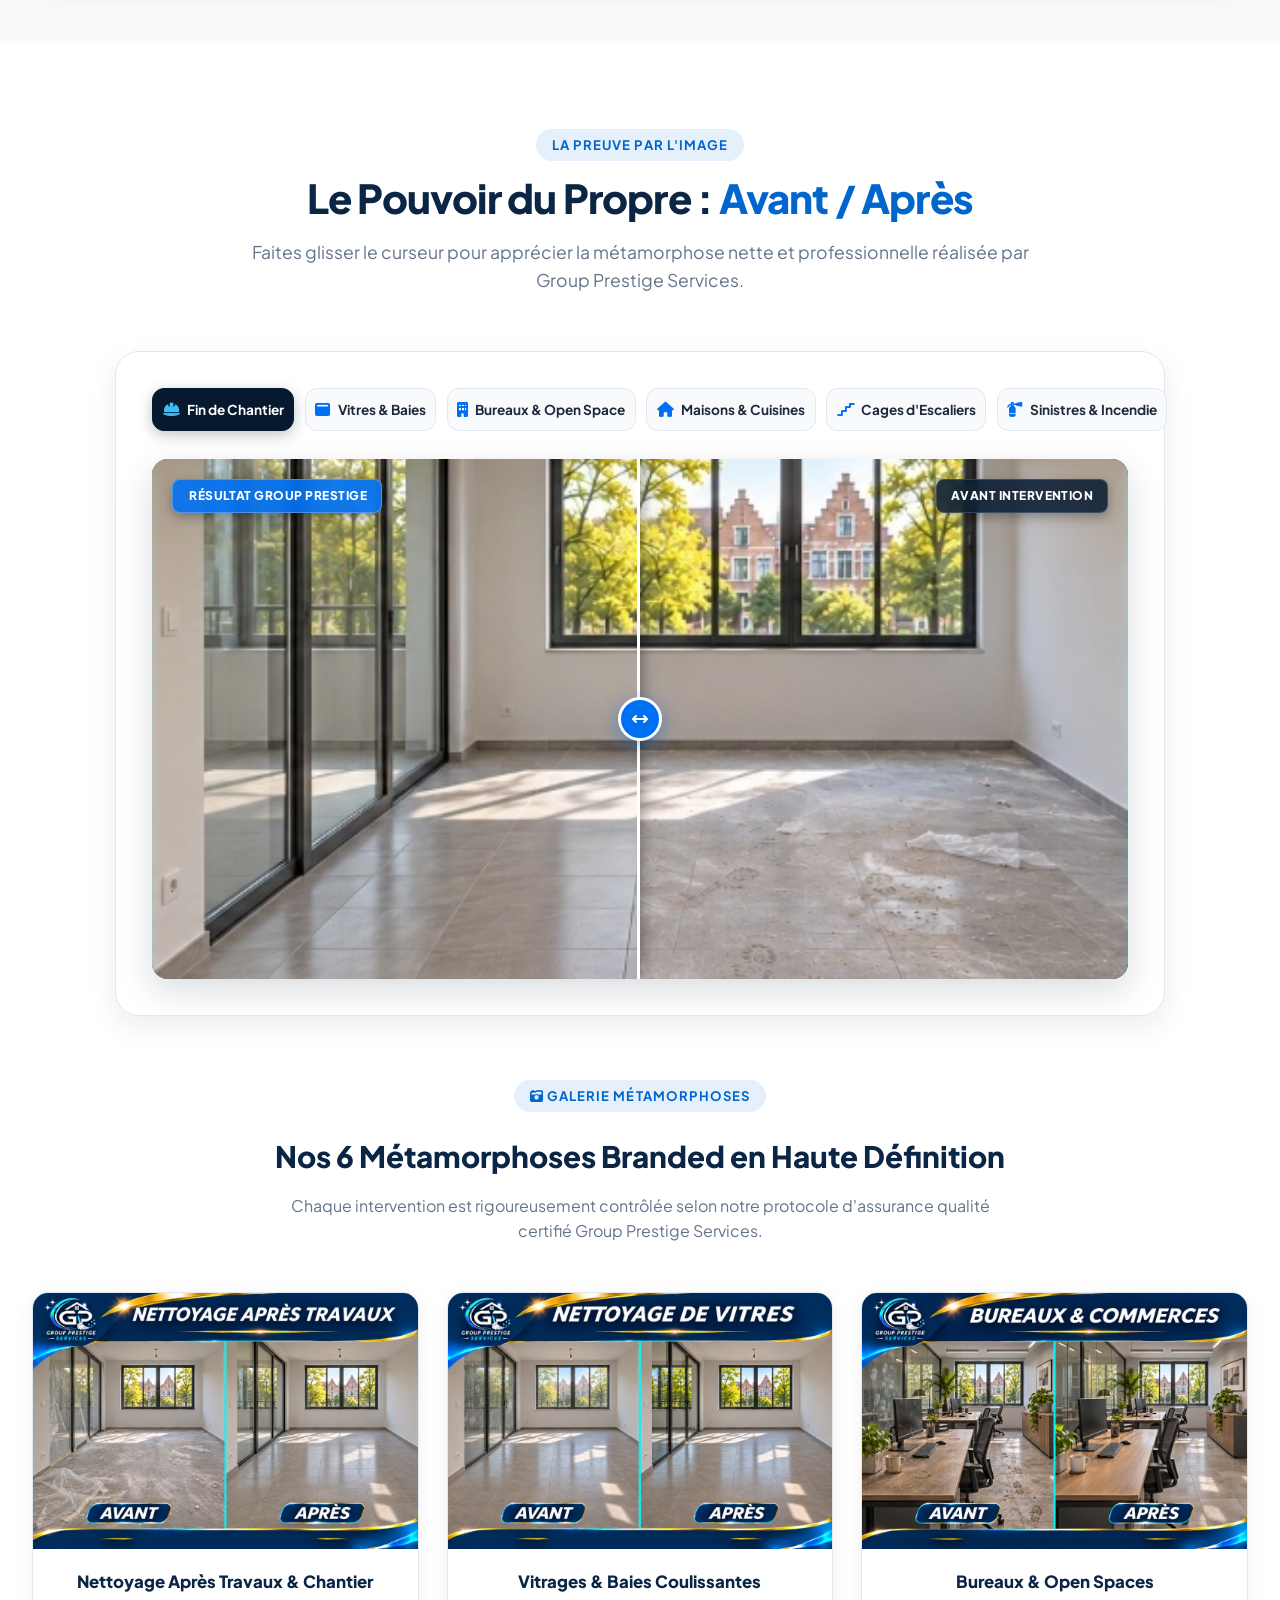
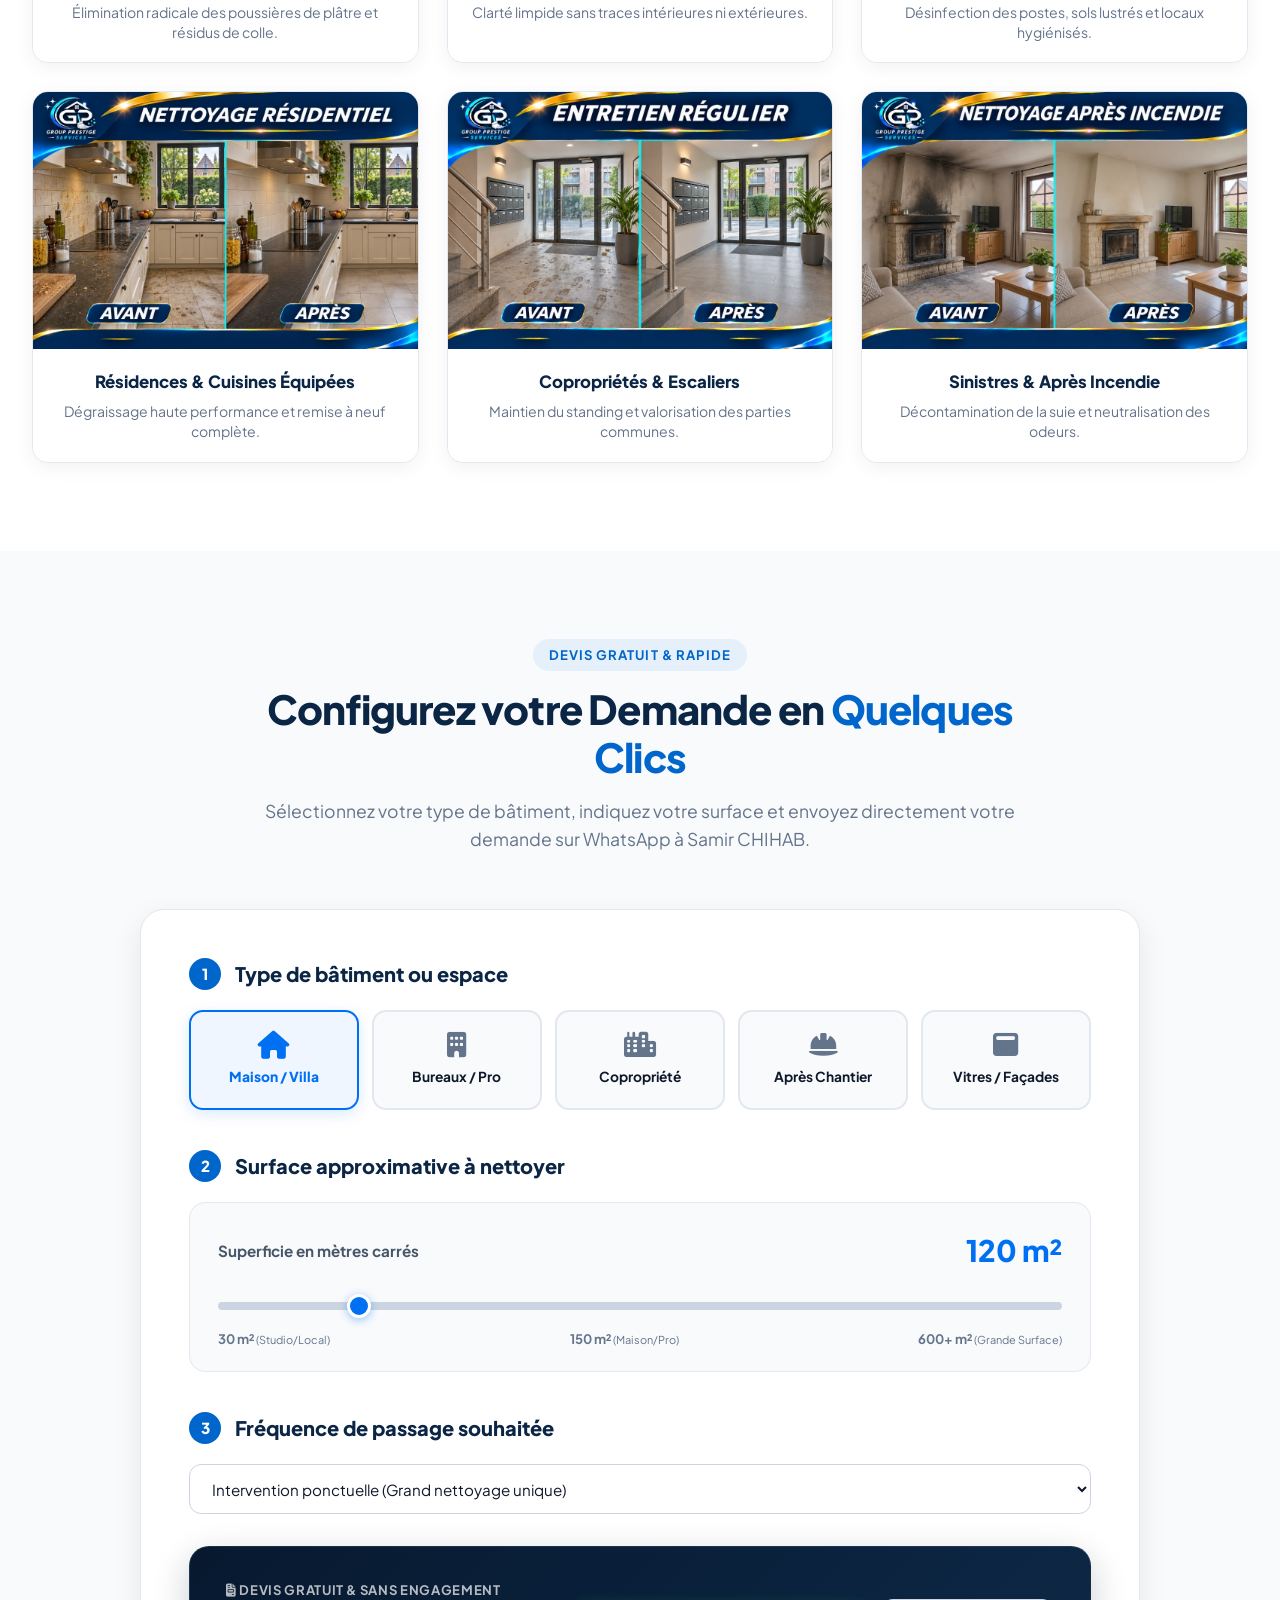
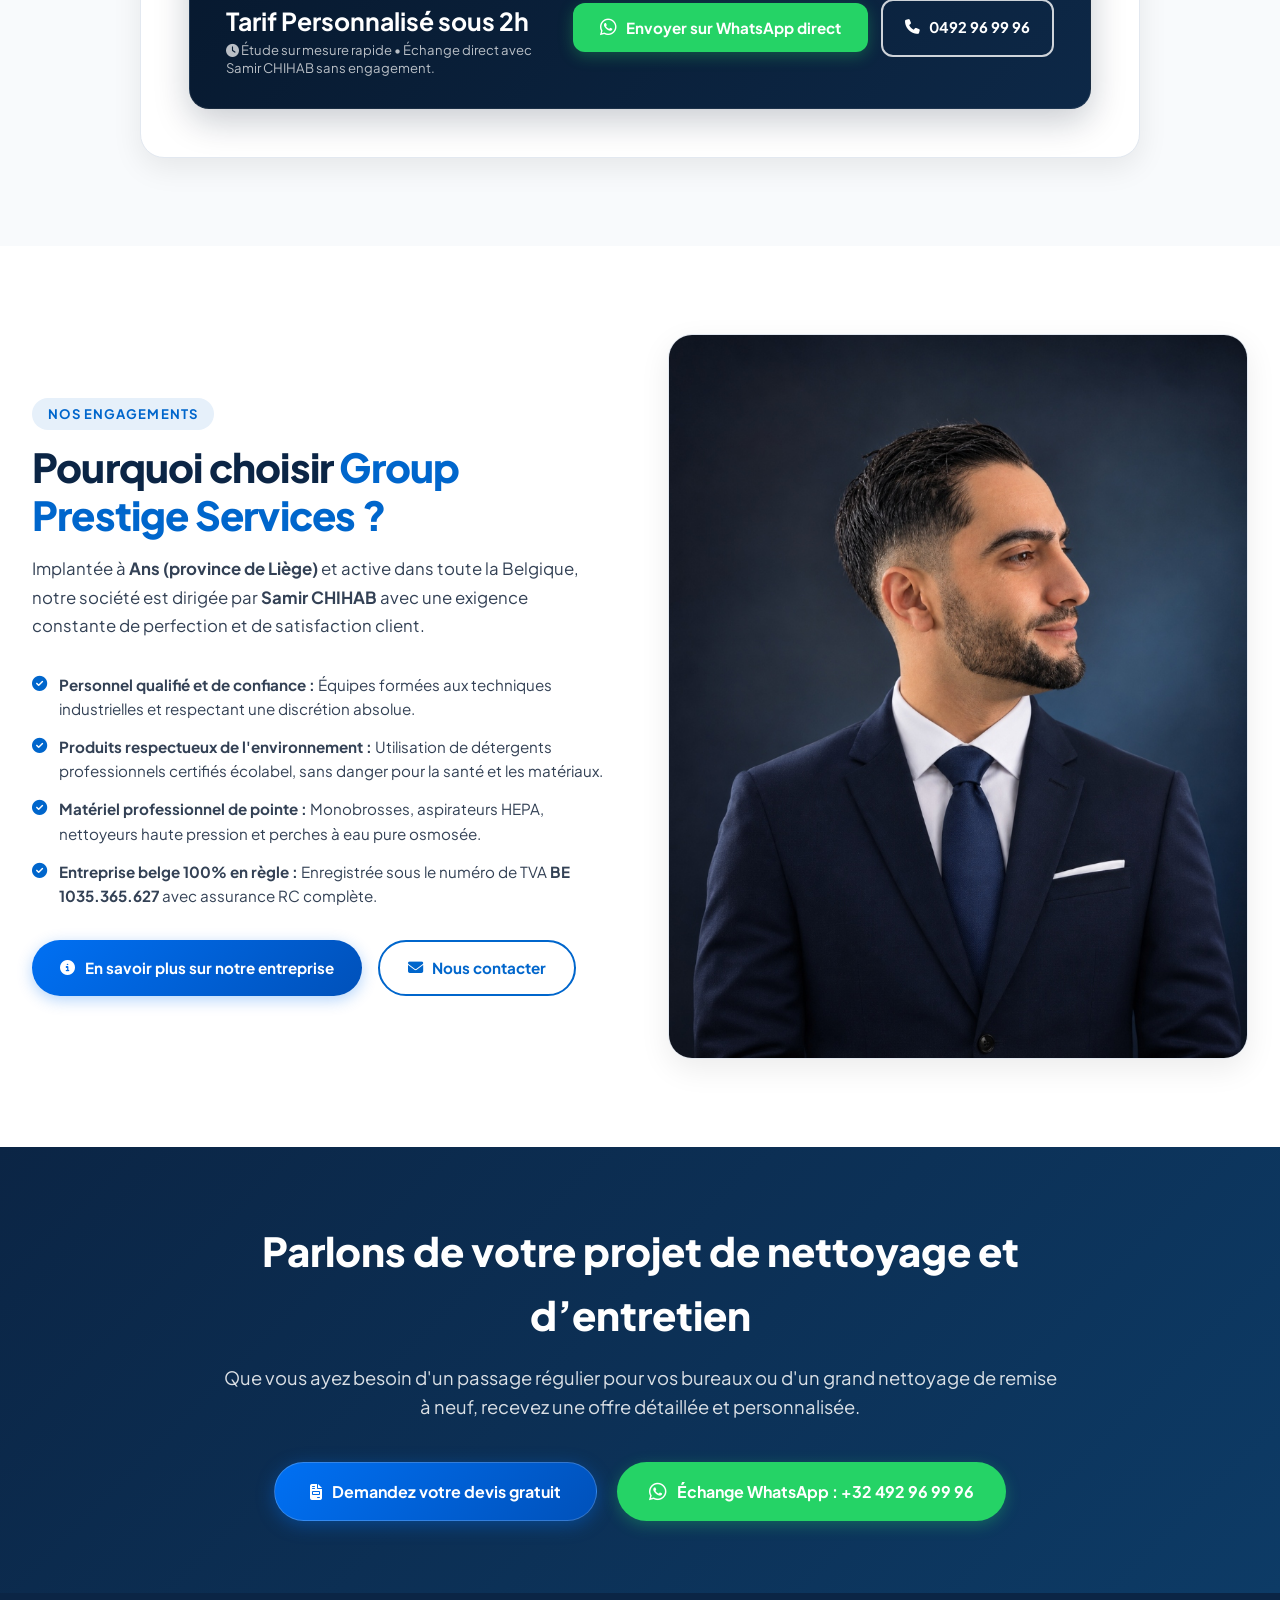
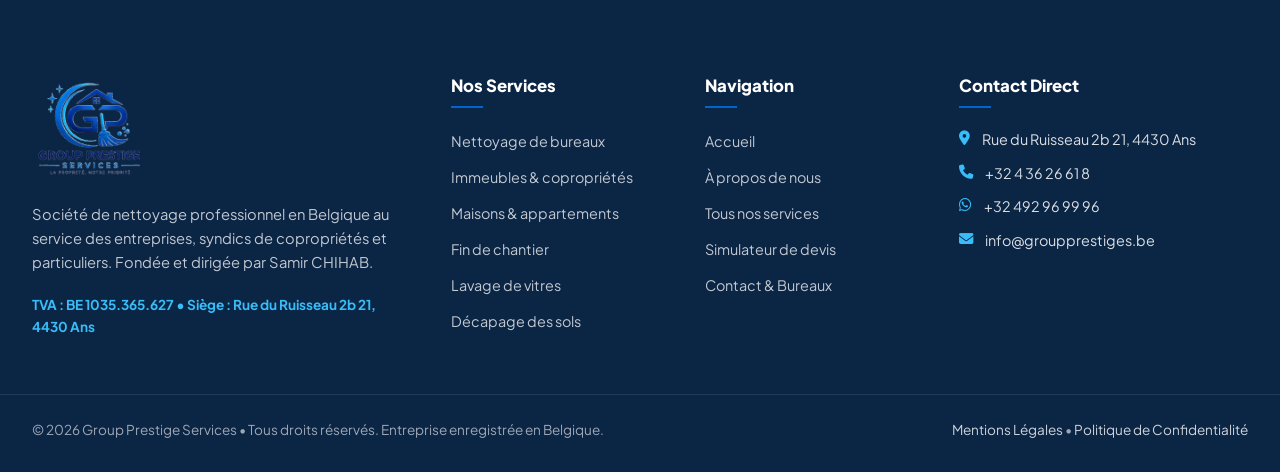
==== commit 5349c7fd: "Fix imgAfter TDZ ReferenceError and feature founder suit portrait on index and a-propos" ====
--- a/index.html
+++ b/index.html
@@ -879,7 +879,7 @@
 
         <div>
           <div class="subpage-img-frame">
-            <img src="assets/images/samir-chihab-presentation.jpg" alt="Samir CHIHAB et l'équipe Group Prestige Services en réunion d'entreprise">
+            <img src="assets/images/samir-chihab-portrait.jpg" alt="Samir CHIHAB - Fondateur et Gérant de Group Prestige Services">
           </div>
         </div>
       </div>
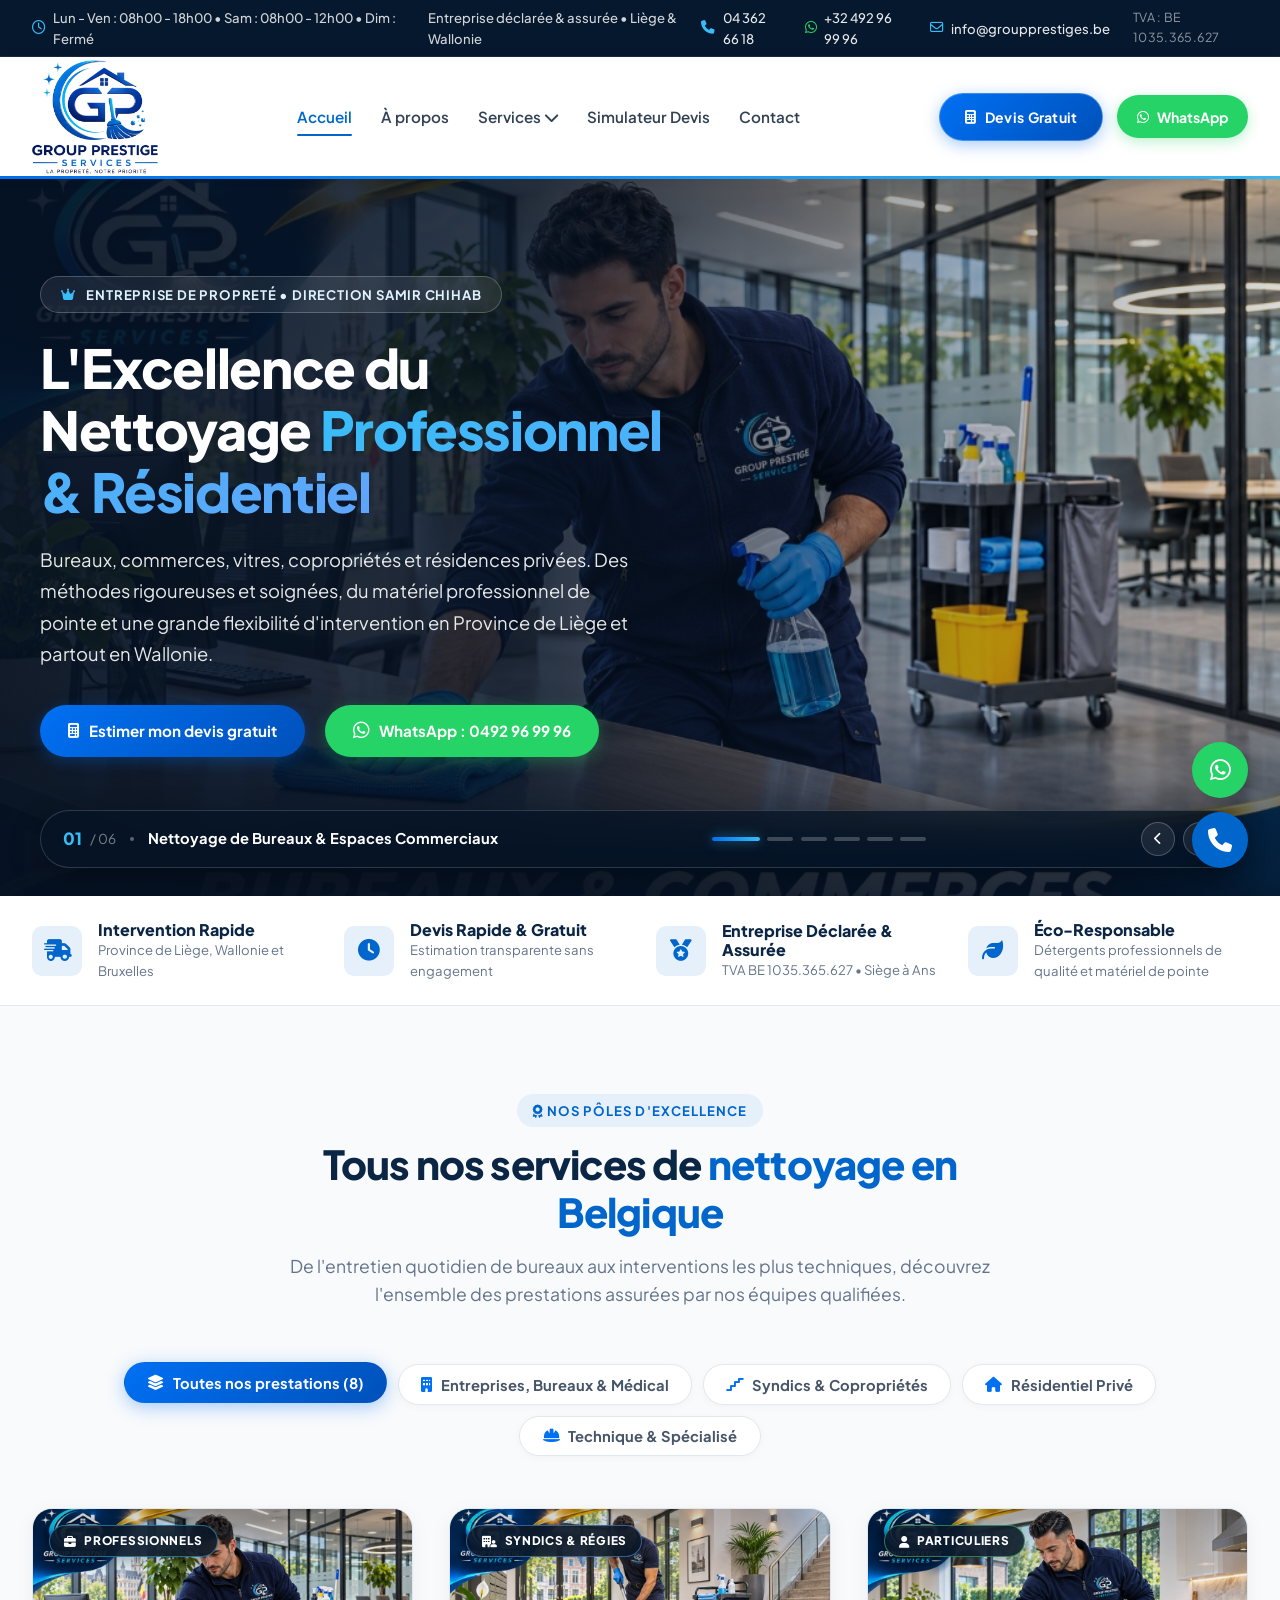
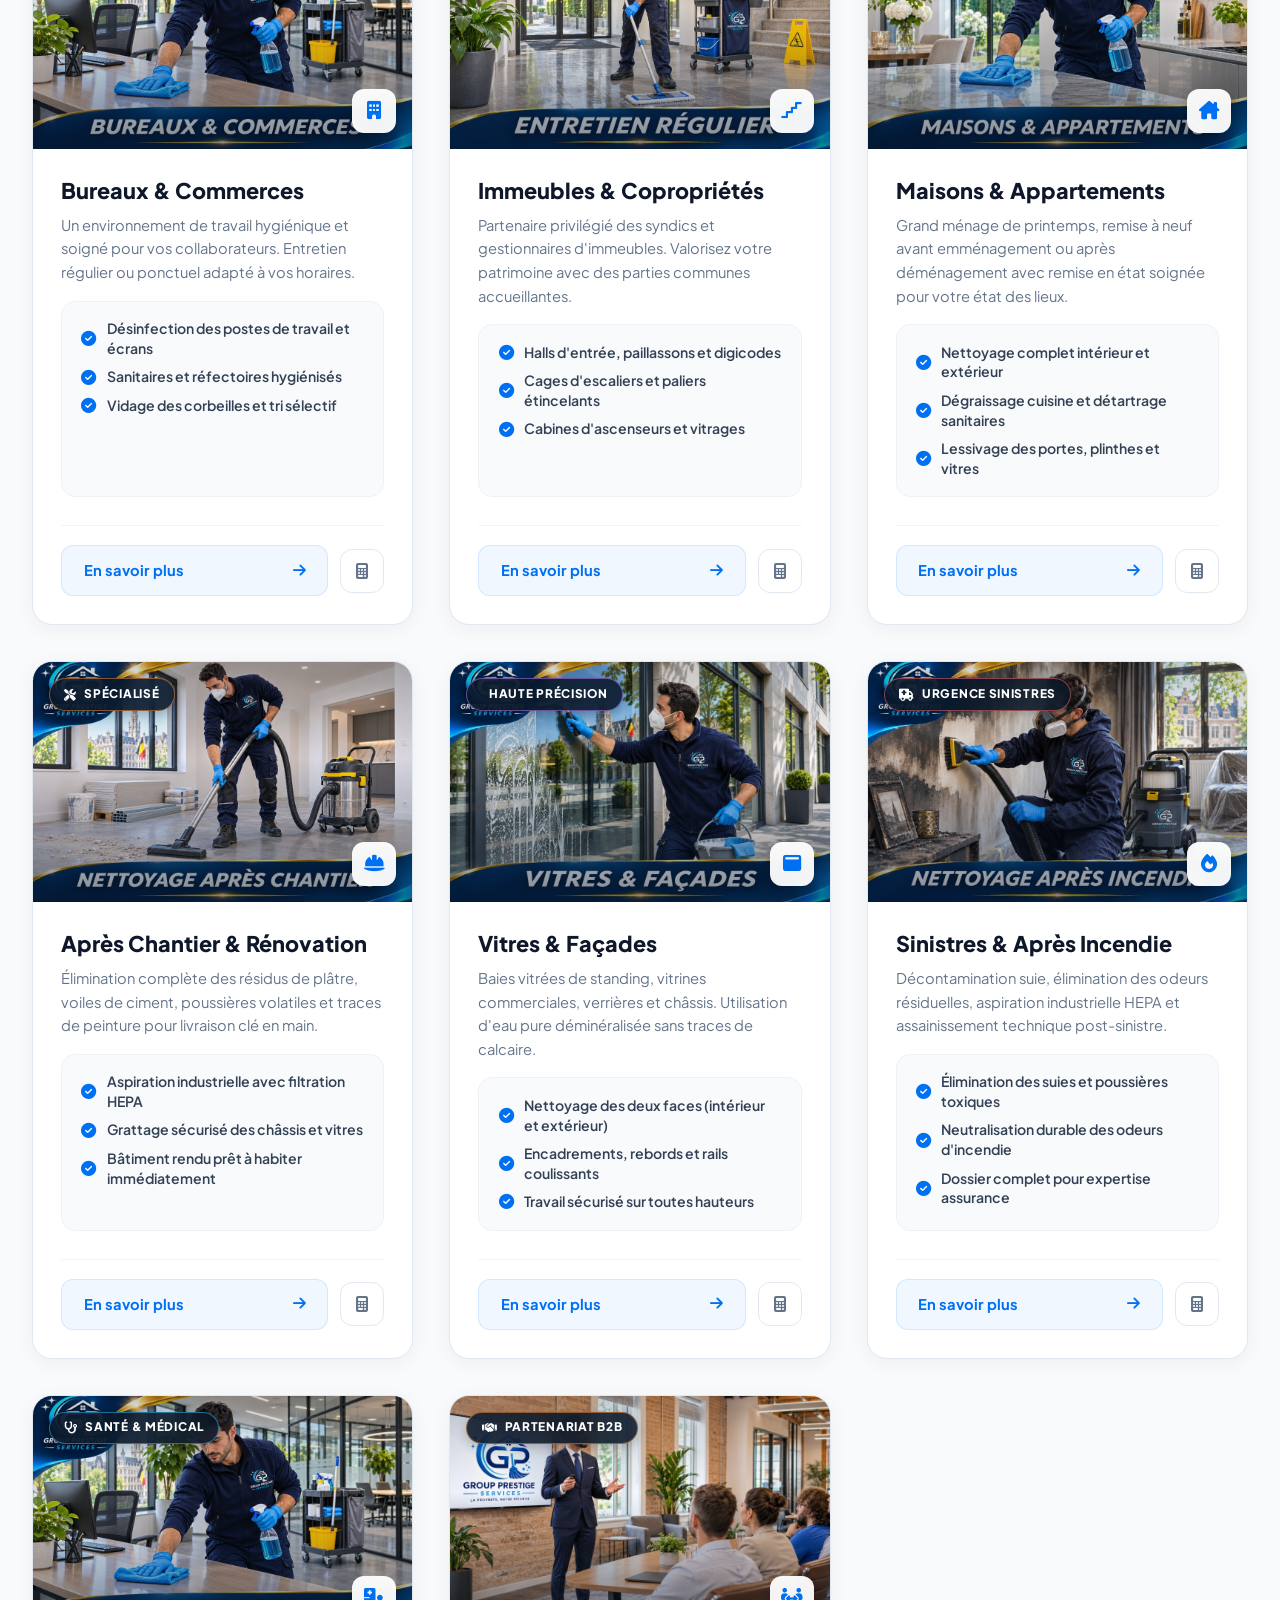
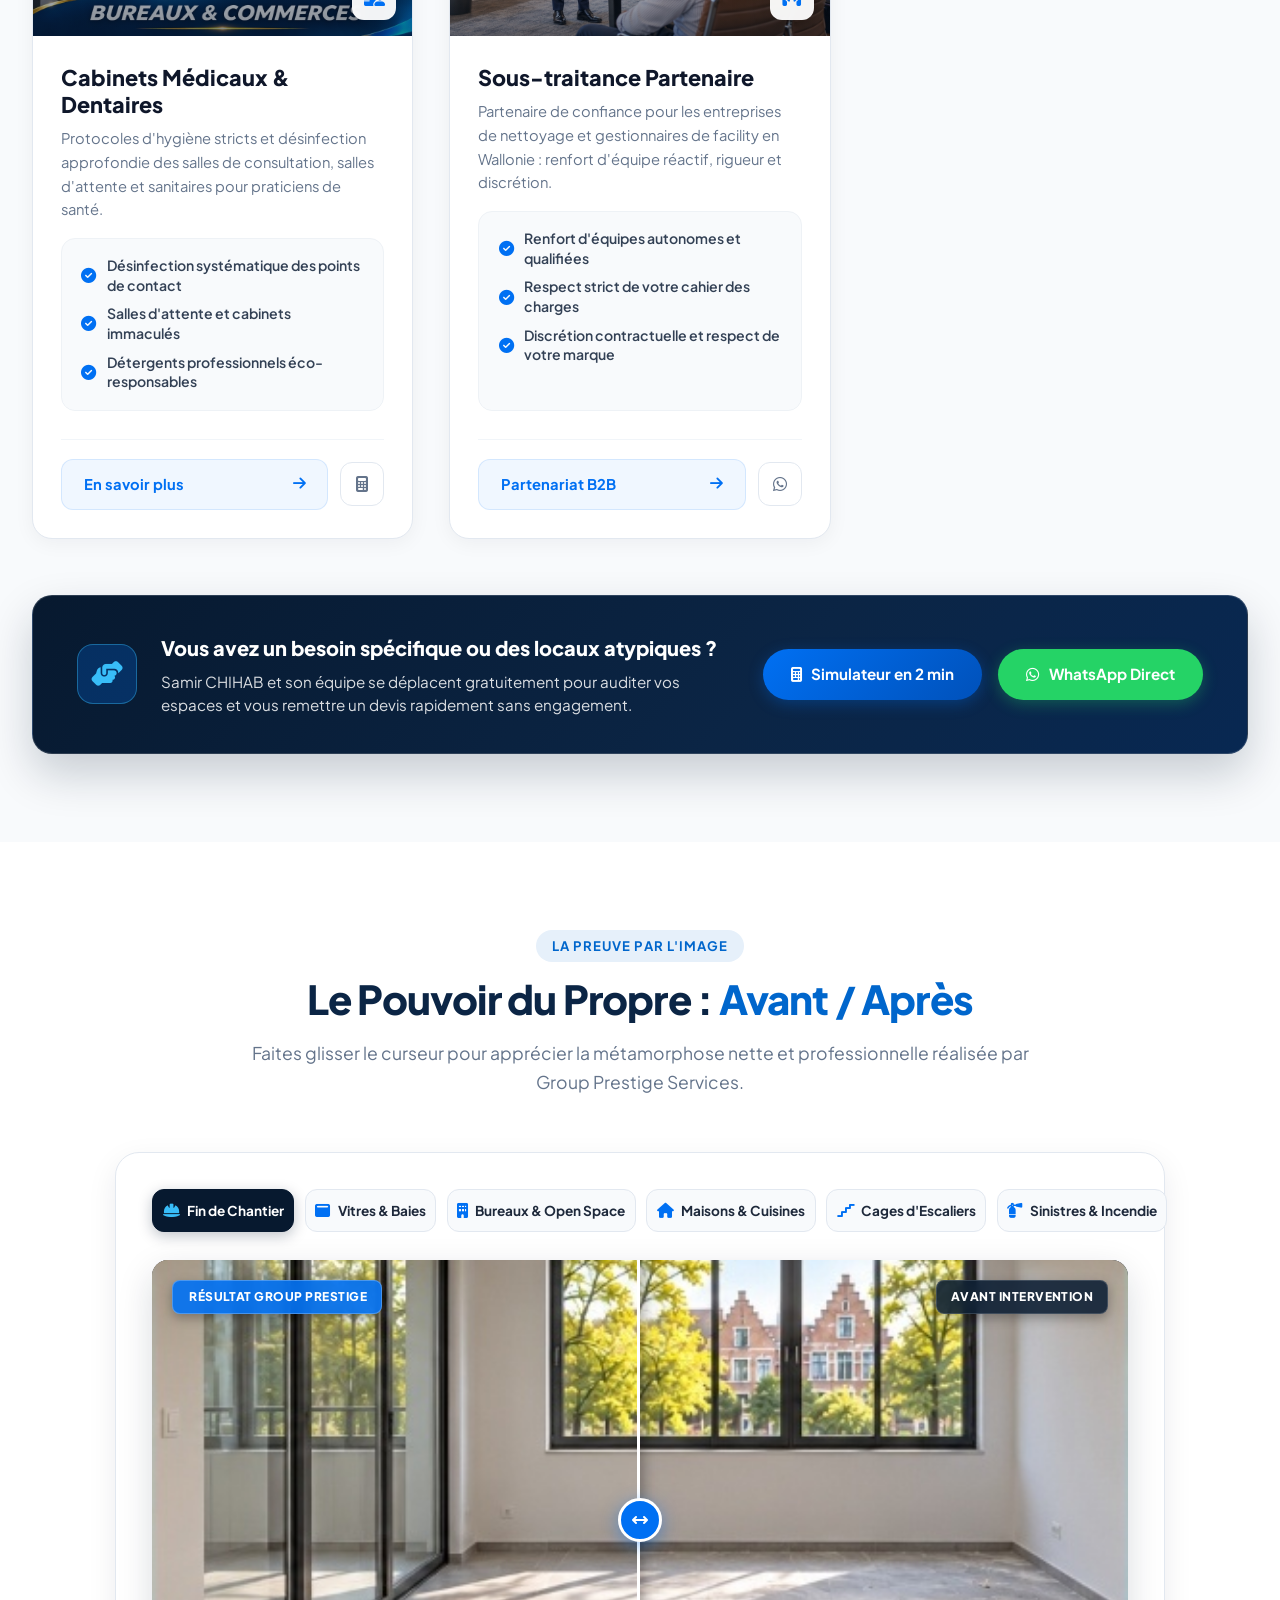
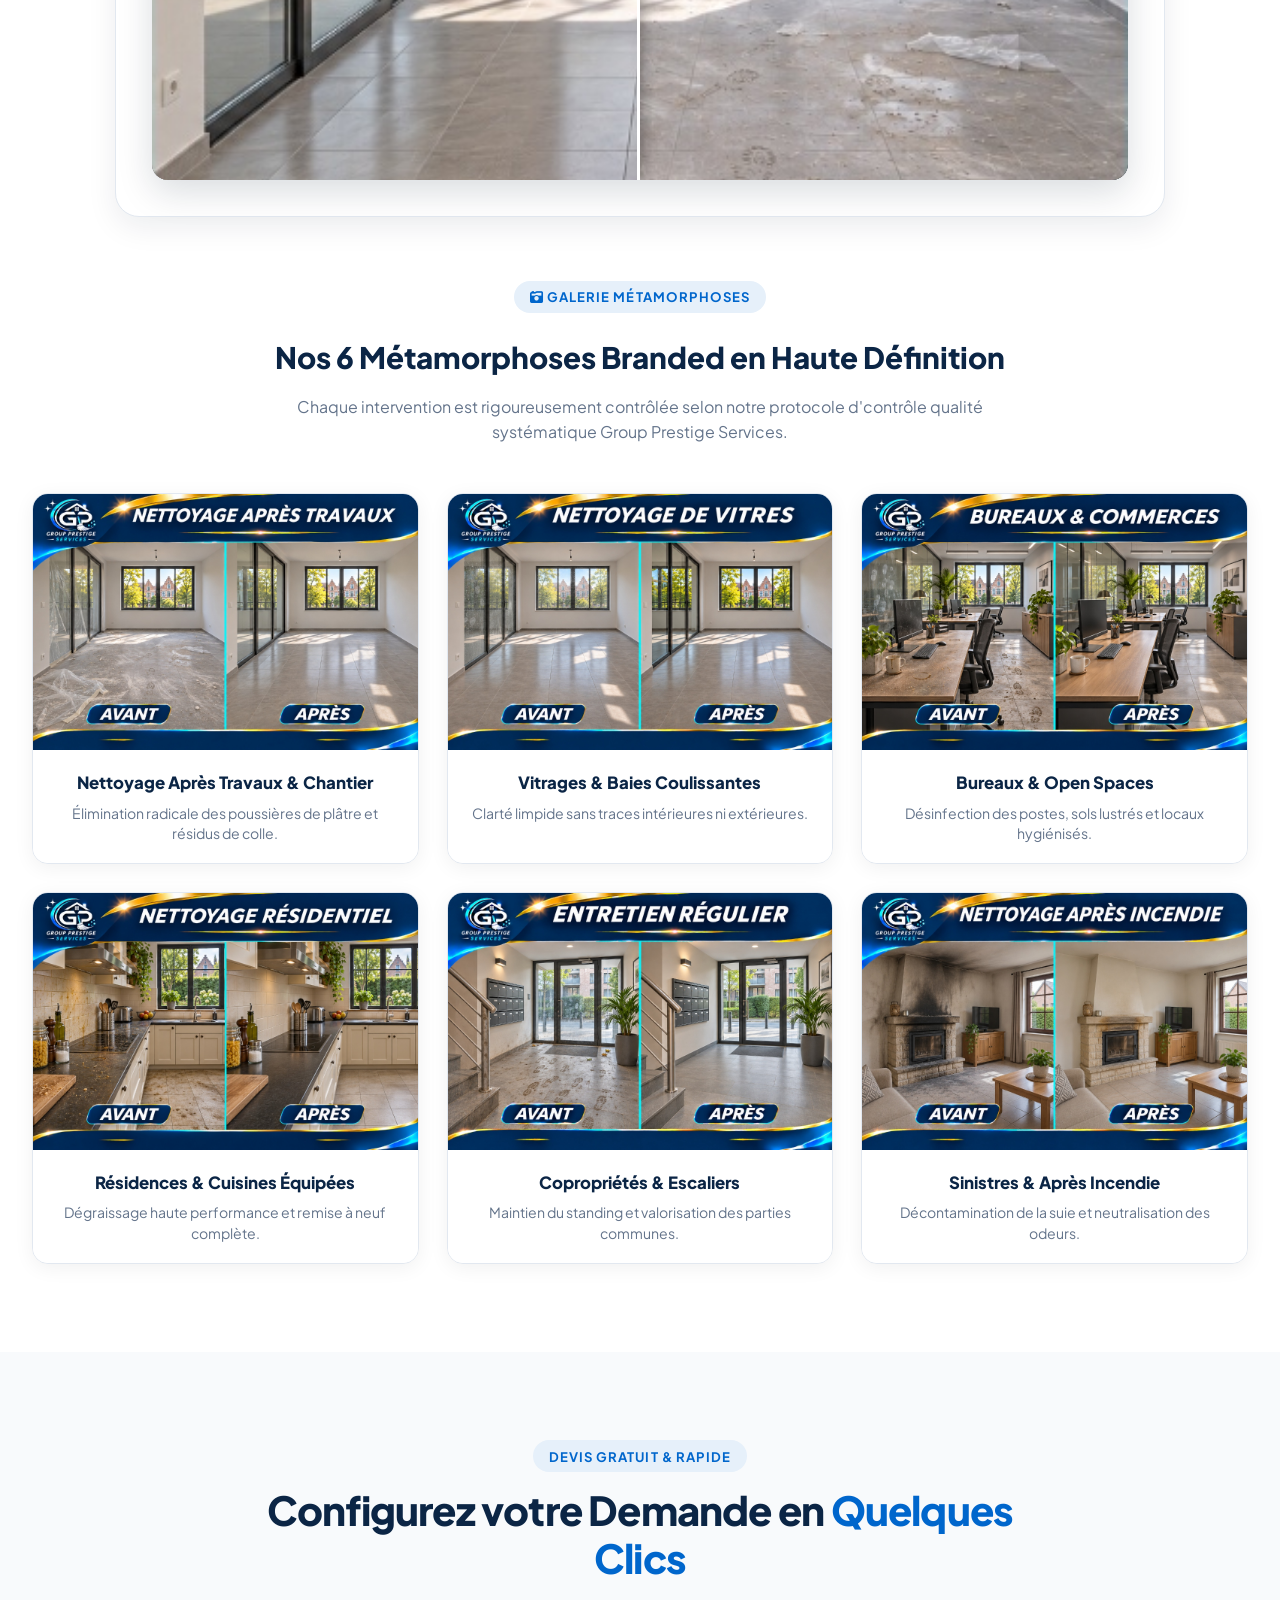
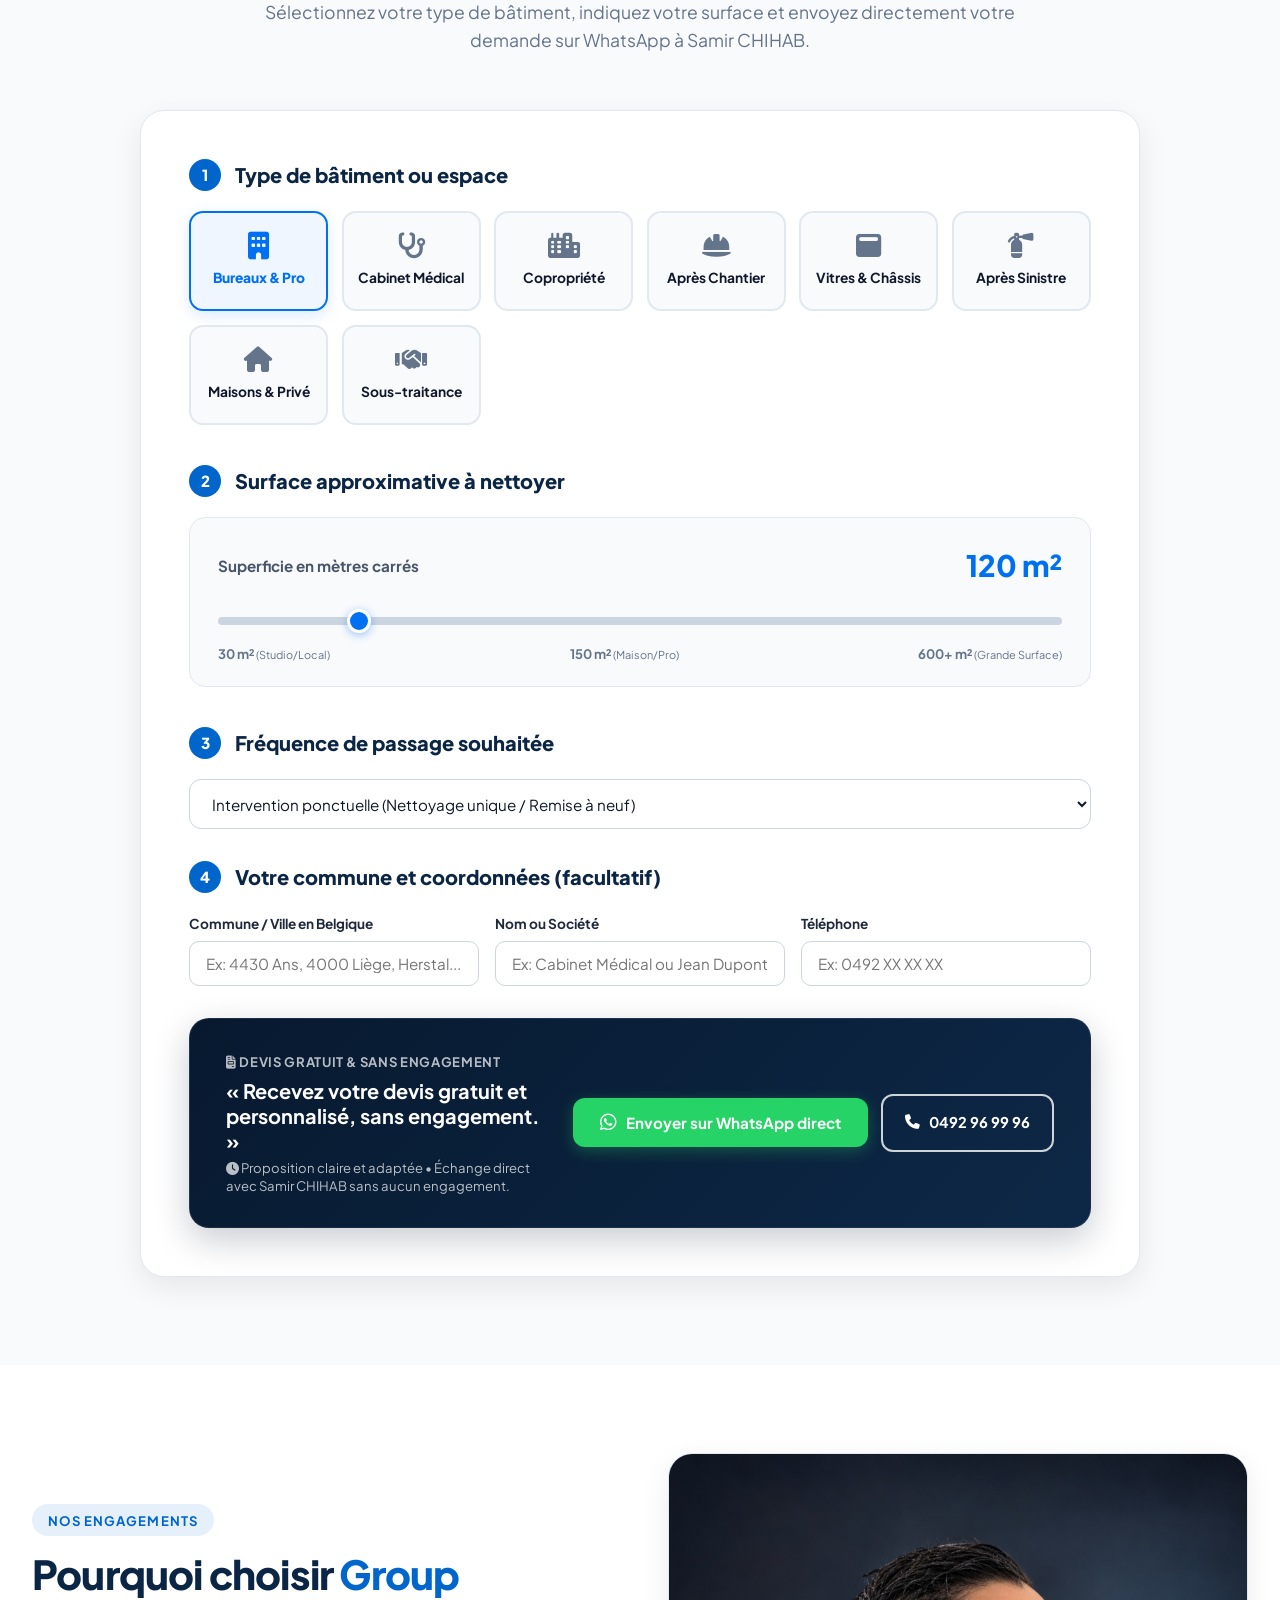
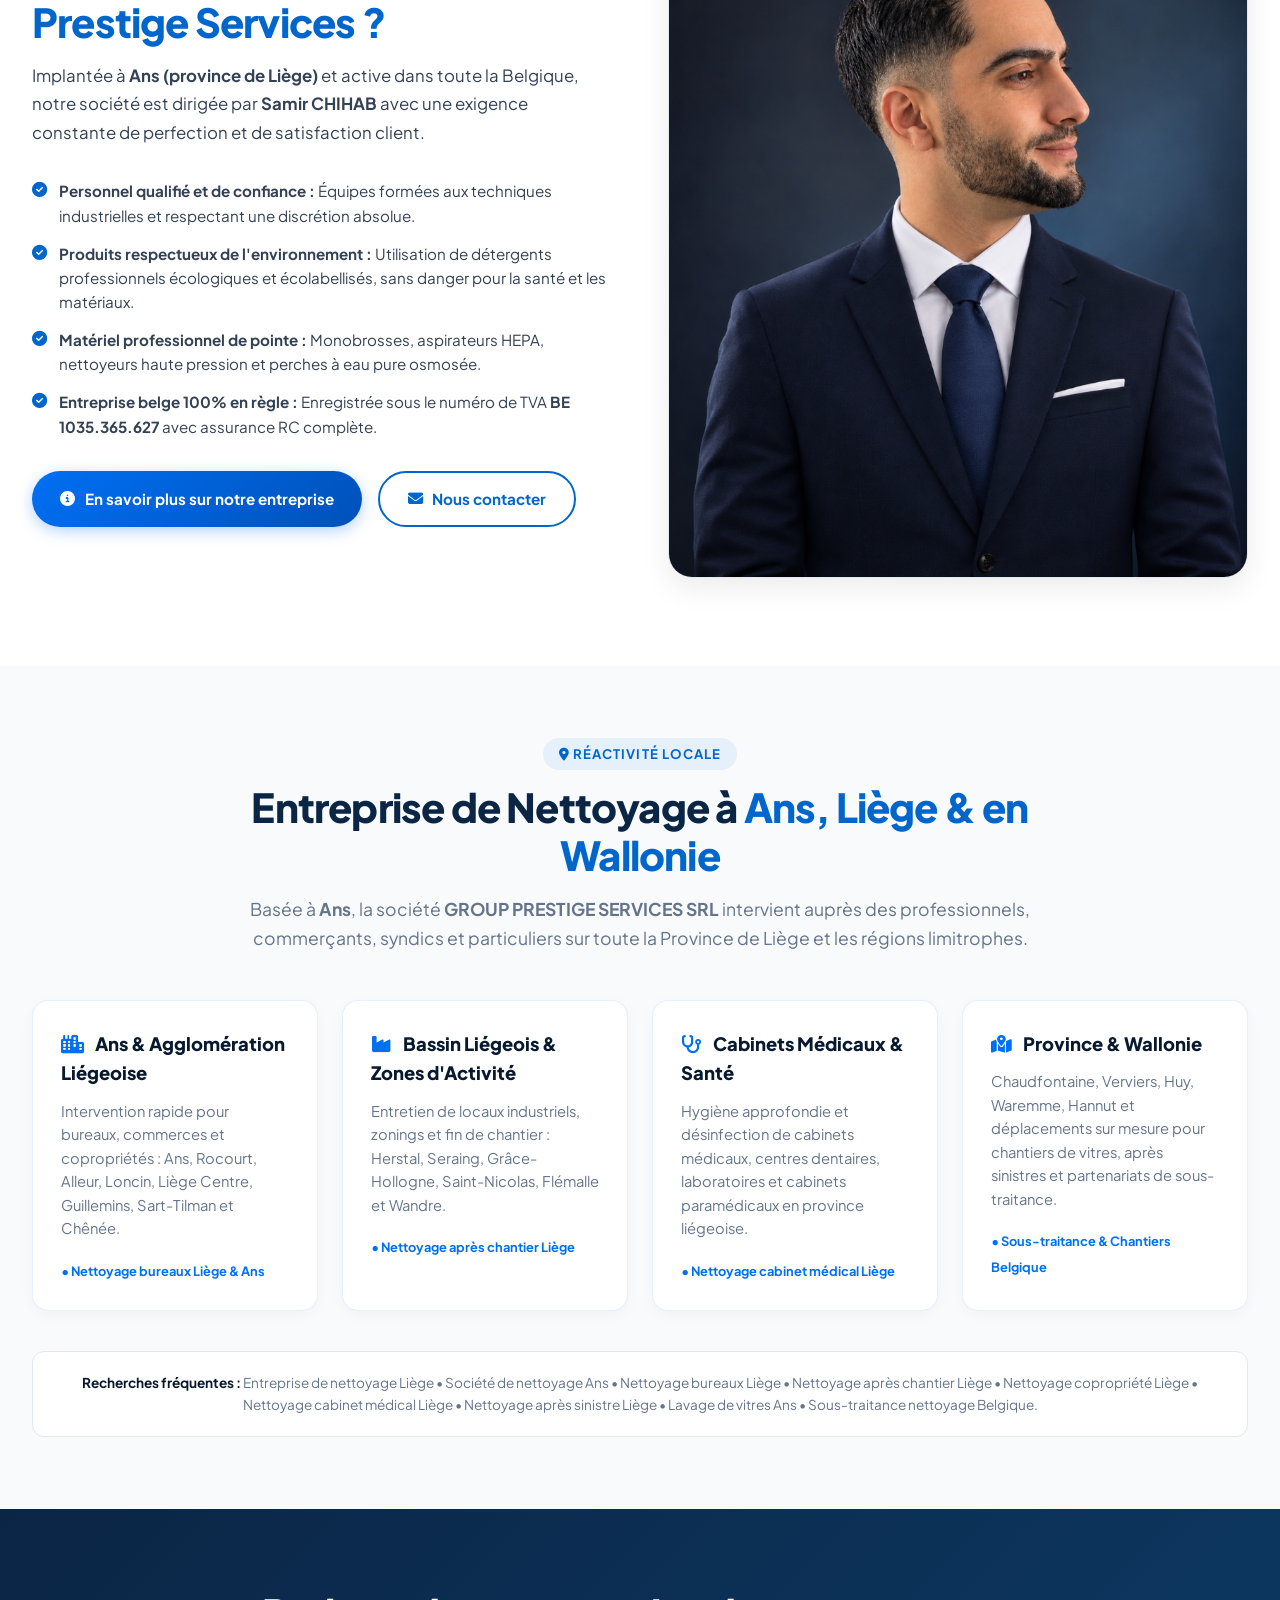
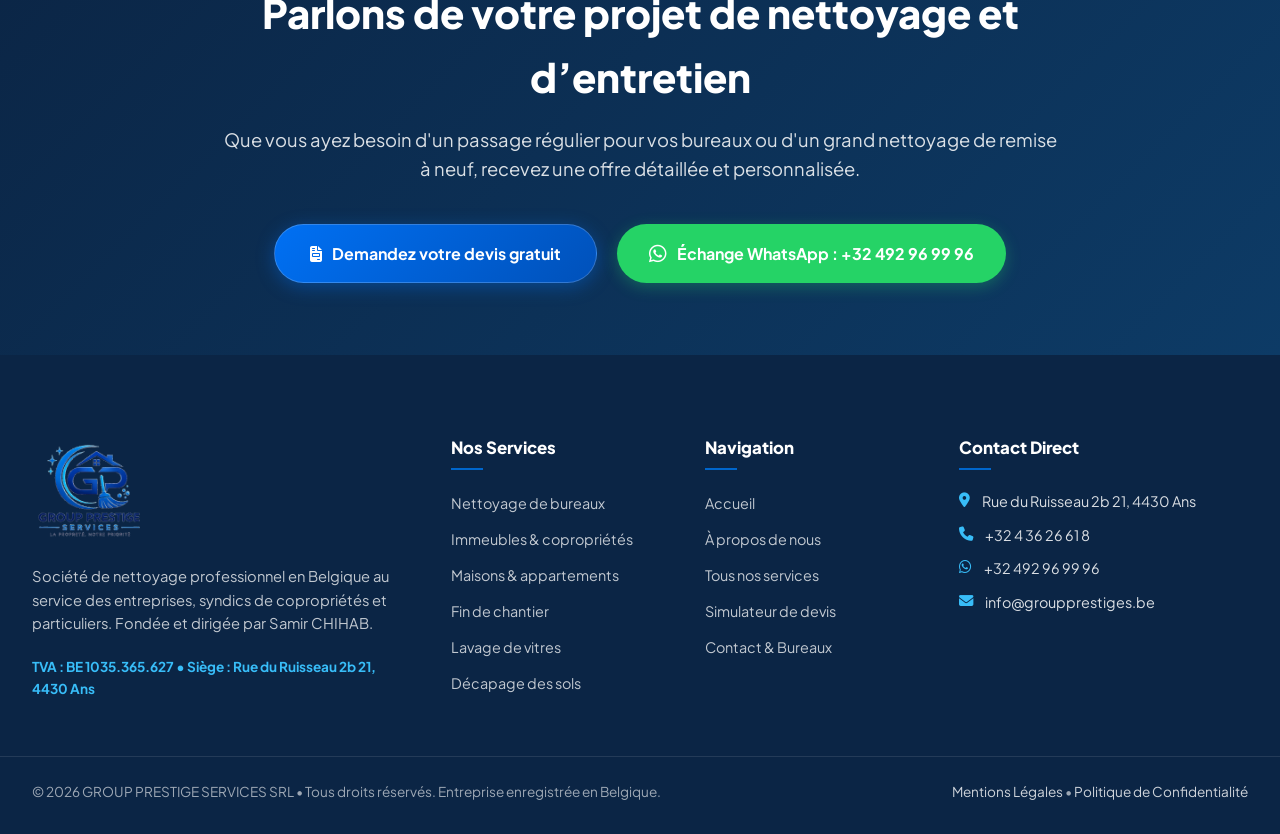
==== commit 44820498: "Apply comprehensive client feedback: 8 core services (medical & sous-traitance), unified hours, clea" ====
--- a/index.html
+++ b/index.html
@@ -3,9 +3,9 @@
 <head>
   <meta charset="UTF-8">
   <meta name="viewport" content="width=device-width, initial-scale=1.0">
-  <title>Société de Nettoyage en Belgique | Group Prestige Services | Devis Gratuit</title>
+  <title>Entreprise de Nettoyage Liège & Ans | GROUP PRESTIGE SERVICES SRL - Bureaux, Chantiers, Médical</title>
   
-  <meta name="description" content="Group Prestige Services : Entreprise de nettoyage professionnel en Belgique (Liège, Ans, Wallonie, Bruxelles). Nettoyage de bureaux, copropriétés, maisons, vitres, après chantier. Devis gratuit sous 2h.">
+  <meta name="description" content="GROUP PRESTIGE SERVICES SRL : Entreprise de nettoyage professionnel à Ans (Province de Liège). Nettoyage de bureaux, cabinets médicaux, copropriétés, fin de chantier, vitres, après sinistre et sous-traitance en Belgique. Devis gratuit et personnalisé sans engagement.">
   <meta name="keywords" content="société de nettoyage belgique, entreprise de nettoyage liège, nettoyage bureaux ans, lavage de vitres liège, nettoyage après chantier wallonie, group prestige services">
   <link rel="canonical" href="https://groupprestiges.be/">
 
@@ -31,11 +31,11 @@
       <div class="top-header-left">
         <div class="top-header-item">
           <i class="fa-regular fa-clock"></i>
-          <span>Lun - Ven : 08h00 - 18h00 &bull; Sam : 08h00 - 12h00</span>
+          <span> Lun - Ven : 08h00 - 18h00 &bull; Sam : 08h00 - 12h00 &bull; Dim : Fermé</span>
         </div>
         <div class="top-header-item">
-          <i class="fa-solid fa-bolt"></i>
-          <span>Intervention rapide & Devis sous 2h</span>
+          <i class="fa-solid fa-shield-check"></i>
+          <span> Entreprise déclarée & assurée &bull; Liège & Wallonie</span>
         </div>
       </div>
       <div class="top-header-right">
@@ -155,10 +155,10 @@
               <i class="fa-solid fa-phone"></i>
               <span>04 362 66 18</span>
             </a>
-            <span class="drawer-hours">Lun - Sam : 08h - 18h</span>
+            <span class="drawer-hours">Lun - Ven : 08h - 18h | Sam : 08h - 12h | Dim : Fermé</span>
           </div>
           <div class="drawer-badge-tag">
-            <i class="fa-solid fa-shield-halved"></i> Agrément Officiel • Liège & Wallonie
+            <i class="fa-solid fa-shield-check"></i> Entreprise déclarée & assurée • Liège & Wallonie
           </div>
         </div>
       </nav>
@@ -222,7 +222,7 @@
           L'Excellence du Nettoyage <span>Professionnel & Résidentiel</span>
         </h1>
         <p class="hero-subtitle">
-          Bureaux, commerces, vitres, copropriétés et résidences privées. Des protocoles certifiés, du matériel industriel de pointe et une réactivité sous 2 heures en Province de Liège et partout en Wallonie.
+          Bureaux, commerces, vitres, copropriétés et résidences privées. Des méthodes rigoureuses et soignées, du matériel professionnel de pointe et une grande flexibilité d'intervention en Province de Liège et partout en Wallonie.
         </p>
 
         <div class="hero-cta-group">
@@ -290,7 +290,7 @@
           <i class="fa-solid fa-clock"></i>
         </div>
         <div class="trust-text-box">
-          <h4>Devis sous 2 Heures</h4>
+          <h4>Devis Rapide & Gratuit</h4>
           <p>Estimation transparente sans engagement</p>
         </div>
       </div>
@@ -300,7 +300,7 @@
           <i class="fa-solid fa-medal"></i>
         </div>
         <div class="trust-text-box">
-          <h4>100% Agréé & Assuré</h4>
+          <h4>Entreprise Déclarée & Assurée</h4>
           <p>TVA BE 1035.365.627 &bull; Siège à Ans</p>
         </div>
       </div>
@@ -311,7 +311,7 @@
         </div>
         <div class="trust-text-box">
           <h4>Éco-Responsable</h4>
-          <p>Détergents certifiés et matériel de pointe</p>
+          <p>Détergents professionnels de qualité et matériel de pointe</p>
         </div>
       </div>
     </div>
@@ -334,10 +334,10 @@
       <!-- Category Filter Tabs -->
       <div class="services-filter-tabs">
         <button class="filter-tab-btn active" data-filter="all">
-          <i class="fa-solid fa-layer-group"></i> <span>Toutes nos prestations (6)</span>
+          <i class="fa-solid fa-layer-group"></i> <span>Toutes nos prestations (8)</span>
         </button>
         <button class="filter-tab-btn" data-filter="pro">
-          <i class="fa-solid fa-building"></i> <span>Entreprises & Bureaux</span>
+          <i class="fa-solid fa-building"></i> <span>Entreprises, Bureaux & Médical</span>
         </button>
         <button class="filter-tab-btn" data-filter="syndic">
           <i class="fa-solid fa-stairs"></i> <span>Syndics & Copropriétés</span>
@@ -442,7 +442,7 @@
           <div class="service-card-content">
             <div class="service-card-header">
               <h3 class="service-card-title">Maisons & Appartements</h3>
-              <p class="service-card-desc">Grand ménage de printemps, remise à neuf avant emménagement ou après déménagement avec garantie état des lieux réussi.</p>
+              <p class="service-card-desc">Grand ménage de printemps, remise à neuf avant emménagement ou après déménagement avec remise en état soignée pour votre état des lieux.</p>
             </div>
             <div class="service-features-list">
               <div class="feature-chip">
@@ -586,6 +586,83 @@
             </div>
           </div>
         </article>
+        <!-- 7. Cabinets Médicaux & Dentaires -->
+        <article class="service-card-prestige" data-category="pro">
+          <div class="service-card-media">
+            <img src="assets/images/service-bureaux-commerces-gp.jpg" alt="Nettoyage cabinet médical et dentaire Liège - Group Prestige" loading="lazy">
+            <div class="media-overlay"></div>
+            <span class="media-badge badge-pro"><i class="fa-solid fa-stethoscope"></i> Santé & Médical</span>
+            <div class="media-icon-badge"><i class="fa-solid fa-hospital-user"></i></div>
+          </div>
+          <div class="service-card-content">
+            <div class="service-card-header">
+              <h3 class="service-card-title">Cabinets Médicaux & Dentaires</h3>
+              <p class="service-card-desc">Protocoles d'hygiène stricts et désinfection approfondie des salles de consultation, salles d'attente et sanitaires pour praticiens de santé.</p>
+            </div>
+            <div class="service-features-list">
+              <div class="feature-chip">
+                <i class="fa-solid fa-circle-check"></i>
+                <span>Désinfection systématique des points de contact</span>
+              </div>
+              <div class="feature-chip">
+                <i class="fa-solid fa-circle-check"></i>
+                <span>Salles d'attente et cabinets immaculés</span>
+              </div>
+              <div class="feature-chip">
+                <i class="fa-solid fa-circle-check"></i>
+                <span>Détergents professionnels éco-responsables</span>
+              </div>
+            </div>
+            <div class="service-card-action">
+              <a href="services-nettoyage-regulier.html" class="btn-service-discover">
+                <span>En savoir plus</span>
+                <i class="fa-solid fa-arrow-right"></i>
+              </a>
+              <a href="devis-gratuit.html" class="btn-service-quote" title="Demander un devis">
+                <i class="fa-solid fa-calculator"></i>
+              </a>
+            </div>
+          </div>
+        </article>
+
+        <!-- 8. Sous-traitance Partenaire -->
+        <article class="service-card-prestige" data-category="special">
+          <div class="service-card-media">
+            <img src="assets/images/samir-chihab-presentation.jpg" alt="Sous-traitance pour entreprises de nettoyage Liège - Group Prestige" loading="lazy">
+            <div class="media-overlay"></div>
+            <span class="media-badge badge-special"><i class="fa-solid fa-handshake"></i> Partenariat B2B</span>
+            <div class="media-icon-badge"><i class="fa-solid fa-people-arrows"></i></div>
+          </div>
+          <div class="service-card-content">
+            <div class="service-card-header">
+              <h3 class="service-card-title">Sous-traitance Partenaire</h3>
+              <p class="service-card-desc">Partenaire de confiance pour les entreprises de nettoyage et gestionnaires de facility en Wallonie : renfort d'équipe réactif, rigueur et discrétion.</p>
+            </div>
+            <div class="service-features-list">
+              <div class="feature-chip">
+                <i class="fa-solid fa-circle-check"></i>
+                <span>Renfort d'équipes autonomes et qualifiées</span>
+              </div>
+              <div class="feature-chip">
+                <i class="fa-solid fa-circle-check"></i>
+                <span>Respect strict de votre cahier des charges</span>
+              </div>
+              <div class="feature-chip">
+                <i class="fa-solid fa-circle-check"></i>
+                <span>Discrétion contractuelle et respect de votre marque</span>
+              </div>
+            </div>
+            <div class="service-card-action">
+              <a href="contact.html" class="btn-service-discover">
+                <span>Partenariat B2B</span>
+                <i class="fa-solid fa-arrow-right"></i>
+              </a>
+              <a href="https://wa.me/32492969996?text=Bonjour%20Samir,%20je%20vous%20contacte%20pour%20une%20demande%20de%20sous-traitance." target="_blank" class="btn-service-quote" title="Échanger sur WhatsApp">
+                <i class="fa-brands fa-whatsapp"></i>
+              </a>
+            </div>
+          </div>
+        </article>
 
       </div>
 
@@ -596,7 +673,7 @@
             <div class="cta-icon-pill"><i class="fa-solid fa-handshake-angle"></i></div>
             <div>
               <h4 class="bottom-cta-heading">Vous avez un besoin spécifique ou des locaux atypiques ?</h4>
-              <p class="bottom-cta-sub">Samir CHIHAB et son équipe se déplacent gratuitement pour auditer vos espaces et vous remettre un devis sous 2 heures ouvrées.</p>
+              <p class="bottom-cta-sub">Samir CHIHAB et son équipe se déplacent gratuitement pour auditer vos espaces et vous remettre un devis rapidement sans engagement.</p>
             </div>
           </div>
           <div class="bottom-cta-actions">
@@ -670,7 +747,7 @@
           Nos 6 Métamorphoses Branded en Haute Définition
         </h3>
         <p style="color: var(--text-muted); max-width: 700px; margin: 0 auto 2.5rem; font-size: 1rem;">
-          Chaque intervention est rigoureusement contrôlée selon notre protocole d'assurance qualité certifié Group Prestige Services.
+          Chaque intervention est rigoureusement contrôlée selon notre protocole d'contrôle qualité systématique Group Prestige Services.
         </p>
 
         <div class="ba-cards-gallery-grid">
@@ -745,26 +822,38 @@
           <h3 class="devis-step-title">
             <span class="step-badge">1</span> Type de bâtiment ou espace
           </h3>
-          <div class="property-types-grid">
-            <div class="type-select-card active" data-type="residentiel" data-rate="2.2" data-base="60">
-              <i class="fa-solid fa-house"></i>
-              <span class="type-name">Maison / Villa</span>
-            </div>
-            <div class="type-select-card" data-type="bureaux" data-rate="1.8" data-base="70">
+          <div class="property-types-grid" style="grid-template-columns: repeat(auto-fit, minmax(135px, 1fr));">
+            <div class="type-select-card active" data-type="bureaux">
               <i class="fa-solid fa-building"></i>
-              <span class="type-name">Bureaux / Pro</span>
-            </div>
-            <div class="type-select-card" data-type="copropriete" data-rate="1.6" data-base="60">
+              <span class="type-name">Bureaux & Pro</span>
+            </div>
+            <div class="type-select-card" data-type="medical">
+              <i class="fa-solid fa-stethoscope"></i>
+              <span class="type-name">Cabinet Médical</span>
+            </div>
+            <div class="type-select-card" data-type="copro">
               <i class="fa-solid fa-city"></i>
               <span class="type-name">Copropriété</span>
             </div>
-            <div class="type-select-card" data-type="chantier" data-rate="3.2" data-base="110">
+            <div class="type-select-card" data-type="chantier">
               <i class="fa-solid fa-hard-hat"></i>
               <span class="type-name">Après Chantier</span>
             </div>
-            <div class="type-select-card" data-type="vitres" data-rate="2.0" data-base="50">
+            <div class="type-select-card" data-type="vitres">
               <i class="fa-solid fa-window-maximize"></i>
-              <span class="type-name">Vitres / Façades</span>
+              <span class="type-name">Vitres & Châssis</span>
+            </div>
+            <div class="type-select-card" data-type="sinistres">
+              <i class="fa-solid fa-fire-extinguisher"></i>
+              <span class="type-name">Après Sinistre</span>
+            </div>
+            <div class="type-select-card" data-type="residentiel">
+              <i class="fa-solid fa-house"></i>
+              <span class="type-name">Maisons & Privé</span>
+            </div>
+            <div class="type-select-card" data-type="soustraitance">
+              <i class="fa-solid fa-handshake"></i>
+              <span class="type-name">Sous-traitance</span>
             </div>
           </div>
         </div>
@@ -794,20 +883,41 @@
             <span class="step-badge">3</span> Fréquence de passage souhaitée
           </h3>
           <select class="form-select" id="freq-select">
-            <option value="ponctuel">Intervention ponctuelle (Grand nettoyage unique)</option>
-            <option value="hebdo">Régulier : 1 fois par semaine (-15% de réduction)</option>
-            <option value="bimensuel">Régulier : 2 fois par mois (-10% de réduction)</option>
-            <option value="mensuel">Régulier : 1 fois par mois (-5% de réduction)</option>
+            <option value="ponctuel">Intervention ponctuelle (Nettoyage unique / Remise à neuf)</option>
+            <option value="hebdo">Régulier : 1 fois par semaine (Entretien continu)</option>
+            <option value="bimensuel">Régulier : 2 fois par mois</option>
+            <option value="mensuel">Régulier : 1 fois par mois</option>
           </select>
+        </div>
+
+        <!-- Step 4: Localité & Contact (Optionnel pour WhatsApp) -->
+        <div style="margin-bottom: 2rem;">
+          <h3 class="devis-step-title">
+            <span class="step-badge">4</span> Votre commune et coordonnées (facultatif)
+          </h3>
+          <div style="display: grid; grid-template-columns: repeat(auto-fit, minmax(220px, 1fr)); gap: 1rem;">
+            <div>
+              <label style="font-size: 0.85rem; font-weight: 700; color: #1e293b; margin-bottom: 0.35rem; display: block;">Commune / Ville en Belgique</label>
+              <input type="text" id="calc-client-commune" class="form-input-control" placeholder="Ex: 4430 Ans, 4000 Liège, Herstal..." style="width: 100%; padding: 0.75rem 1rem; border-radius: 10px; border: 1px solid #cbd5e1;">
+            </div>
+            <div>
+              <label style="font-size: 0.85rem; font-weight: 700; color: #1e293b; margin-bottom: 0.35rem; display: block;">Nom ou Société</label>
+              <input type="text" id="calc-client-name" class="form-input-control" placeholder="Ex: Cabinet Médical ou Jean Dupont" style="width: 100%; padding: 0.75rem 1rem; border-radius: 10px; border: 1px solid #cbd5e1;">
+            </div>
+            <div>
+              <label style="font-size: 0.85rem; font-weight: 700; color: #1e293b; margin-bottom: 0.35rem; display: block;">Téléphone</label>
+              <input type="tel" id="calc-client-phone" class="form-input-control" placeholder="Ex: 0492 XX XX XX" style="width: 100%; padding: 0.75rem 1rem; border-radius: 10px; border: 1px solid #cbd5e1;">
+            </div>
+          </div>
         </div>
 
         <!-- Result Box -->
         <div class="calc-result-box">
           <div class="calc-result-info">
             <span class="calc-result-badge"><i class="fa-solid fa-file-invoice"></i> Devis Gratuit & Sans Engagement</span>
-            <div class="estimate-price-range" id="estimate-price-display">Tarif Personnalisé sous 2h</div>
+            <div class="estimate-price-range" id="estimate-price-display" style="font-size: 1.25rem; font-weight: 700; color: #ffffff; margin: 0.4rem 0;">« Recevez votre devis gratuit et personnalisé, sans engagement. »</div>
             <div class="calc-result-note">
-              <i class="fa-solid fa-clock"></i> Étude sur mesure rapide • Échange direct avec Samir CHIHAB sans engagement.
+              <i class="fa-solid fa-clock"></i> Proposition claire et adaptée &bull; Échange direct avec Samir CHIHAB sans aucun engagement.
             </div>
           </div>
 
@@ -850,7 +960,7 @@
             <li>
               <i class="fa-solid fa-circle-check"></i>
               <div>
-                <strong>Produits respectueux de l'environnement :</strong> Utilisation de détergents professionnels certifiés écolabel, sans danger pour la santé et les matériaux.
+                <strong>Produits respectueux de l'environnement :</strong> Utilisation de détergents professionnels écologiques et écolabellisés, sans danger pour la santé et les matériaux.
               </div>
             </li>
             <li>
@@ -882,6 +992,71 @@
             <img src="assets/images/samir-chihab-portrait.jpg" alt="Samir CHIHAB - Fondateur et Gérant de Group Prestige Services">
           </div>
         </div>
+      </div>
+    </div>
+  </section>
+
+  <!-- ==========================================================================
+       SECTION SEO : ZONES D'INTERVENTION EN PROVINCE DE LIÈGE & WALLONIE
+       ========================================================================== -->
+  <section class="section section-bg-light" id="zones" style="padding: 4.5rem 0;">
+    <div class="section-container">
+      <div class="section-header" style="text-align: center; margin-bottom: 3rem;">
+        <span class="section-badge"><i class="fa-solid fa-location-dot"></i> Réactivité Locale</span>
+        <h2 class="section-title">Entreprise de Nettoyage à <span>Ans, Liège & en Wallonie</span></h2>
+        <p class="section-subtitle" style="max-width: 800px; margin: 0 auto;">
+          Basée à <strong>Ans</strong>, la société <strong>GROUP PRESTIGE SERVICES SRL</strong> intervient auprès des professionnels, commerçants, syndics et particuliers sur toute la Province de Liège et les régions limitrophes.
+        </p>
+      </div>
+
+      <div style="display: grid; grid-template-columns: repeat(auto-fit, minmax(260px, 1fr)); gap: 1.5rem; margin-bottom: 2.5rem;">
+        
+        <div style="background: #ffffff; padding: 1.75rem; border-radius: 16px; border: 1px solid rgba(0, 112, 243, 0.1); box-shadow: 0 4px 15px rgba(0,0,0,0.03);">
+          <h4 style="font-size: 1.15rem; color: #07192f; margin-bottom: 0.75rem; font-weight: 800;">
+            <i class="fa-solid fa-city" style="color: #0070f3; margin-right: 8px;"></i> Ans & Agglomération Liégeoise
+          </h4>
+          <p style="font-size: 0.92rem; color: #64748b; line-height: 1.6; margin-bottom: 1rem;">
+            Intervention rapide pour bureaux, commerces et copropriétés : Ans, Rocourt, Alleur, Loncin, Liège Centre, Guillemins, Sart-Tilman et Chênée.
+          </p>
+          <span style="font-size: 0.8rem; font-weight: 700; color: #0070f3;">&bull; Nettoyage bureaux Liège & Ans</span>
+        </div>
+
+        <div style="background: #ffffff; padding: 1.75rem; border-radius: 16px; border: 1px solid rgba(0, 112, 243, 0.1); box-shadow: 0 4px 15px rgba(0,0,0,0.03);">
+          <h4 style="font-size: 1.15rem; color: #07192f; margin-bottom: 0.75rem; font-weight: 800;">
+            <i class="fa-solid fa-industry" style="color: #0070f3; margin-right: 8px;"></i> Bassin Liégeois & Zones d'Activité
+          </h4>
+          <p style="font-size: 0.92rem; color: #64748b; line-height: 1.6; margin-bottom: 1rem;">
+            Entretien de locaux industriels, zonings et fin de chantier : Herstal, Seraing, Grâce-Hollogne, Saint-Nicolas, Flémalle et Wandre.
+          </p>
+          <span style="font-size: 0.8rem; font-weight: 700; color: #0070f3;">&bull; Nettoyage après chantier Liège</span>
+        </div>
+
+        <div style="background: #ffffff; padding: 1.75rem; border-radius: 16px; border: 1px solid rgba(0, 112, 243, 0.1); box-shadow: 0 4px 15px rgba(0,0,0,0.03);">
+          <h4 style="font-size: 1.15rem; color: #07192f; margin-bottom: 0.75rem; font-weight: 800;">
+            <i class="fa-solid fa-stethoscope" style="color: #0070f3; margin-right: 8px;"></i> Cabinets Médicaux & Santé
+          </h4>
+          <p style="font-size: 0.92rem; color: #64748b; line-height: 1.6; margin-bottom: 1rem;">
+            Hygiène approfondie et désinfection de cabinets médicaux, centres dentaires, laboratoires et cabinets paramédicaux en province liégeoise.
+          </p>
+          <span style="font-size: 0.8rem; font-weight: 700; color: #0070f3;">&bull; Nettoyage cabinet médical Liège</span>
+        </div>
+
+        <div style="background: #ffffff; padding: 1.75rem; border-radius: 16px; border: 1px solid rgba(0, 112, 243, 0.1); box-shadow: 0 4px 15px rgba(0,0,0,0.03);">
+          <h4 style="font-size: 1.15rem; color: #07192f; margin-bottom: 0.75rem; font-weight: 800;">
+            <i class="fa-solid fa-map-location-dot" style="color: #0070f3; margin-right: 8px;"></i> Province & Wallonie
+          </h4>
+          <p style="font-size: 0.92rem; color: #64748b; line-height: 1.6; margin-bottom: 1rem;">
+            Chaudfontaine, Verviers, Huy, Waremme, Hannut et déplacements sur mesure pour chantiers de vitres, après sinistres et partenariats de sous-traitance.
+          </p>
+          <span style="font-size: 0.8rem; font-weight: 700; color: #0070f3;">&bull; Sous-traitance & Chantiers Belgique</span>
+        </div>
+
+      </div>
+
+      <!-- SEO Keywords Tag Cloud -->
+      <div style="text-align: center; padding: 1.25rem; background: #ffffff; border-radius: 12px; border: 1px solid #e2e8f0; font-size: 0.85rem; color: #64748b;">
+        <strong style="color: #07192f;">Recherches fréquentes :</strong> 
+        Entreprise de nettoyage Liège &bull; Société de nettoyage Ans &bull; Nettoyage bureaux Liège &bull; Nettoyage après chantier Liège &bull; Nettoyage copropriété Liège &bull; Nettoyage cabinet médical Liège &bull; Nettoyage après sinistre Liège &bull; Lavage de vitres Ans &bull; Sous-traitance nettoyage Belgique.
       </div>
     </div>
   </section>
@@ -962,10 +1137,10 @@
     </div>
 
     <div class="footer-bottom-bar">
-      <div>&copy; 2026 Group Prestige Services &bull; Tous droits réservés. Entreprise enregistrée en Belgique.</div>
+      <div>&copy; 2026 GROUP PRESTIGE SERVICES SRL &bull; Tous droits réservés. Entreprise enregistrée en Belgique.</div>
       <div>
-        <a href="contact.html">Mentions Légales</a> &bull; 
-        <a href="contact.html">Politique de Confidentialité</a>
+        <a href="mentions-legales.html">Mentions Légales</a> &bull; 
+        <a href="politique-confidentialite.html">Politique de Confidentialité</a>
       </div>
     </div>
   </footer>
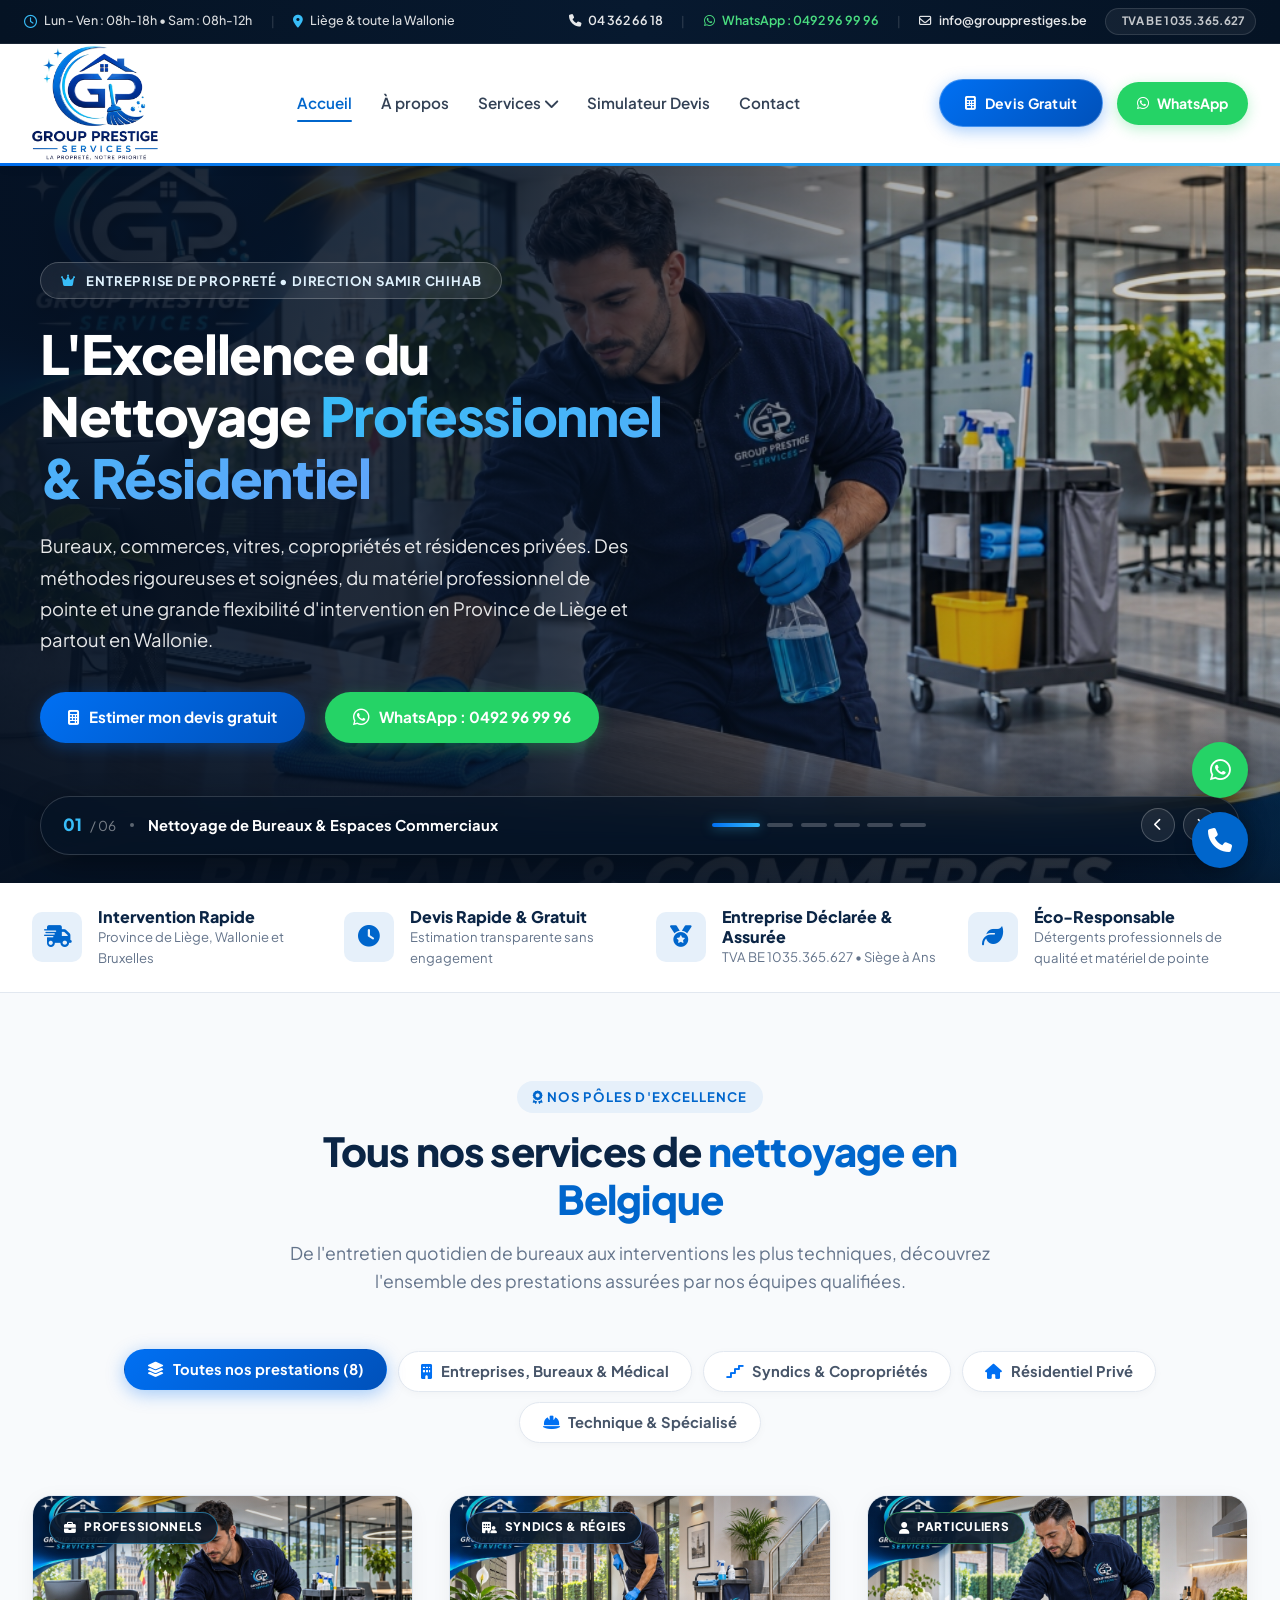
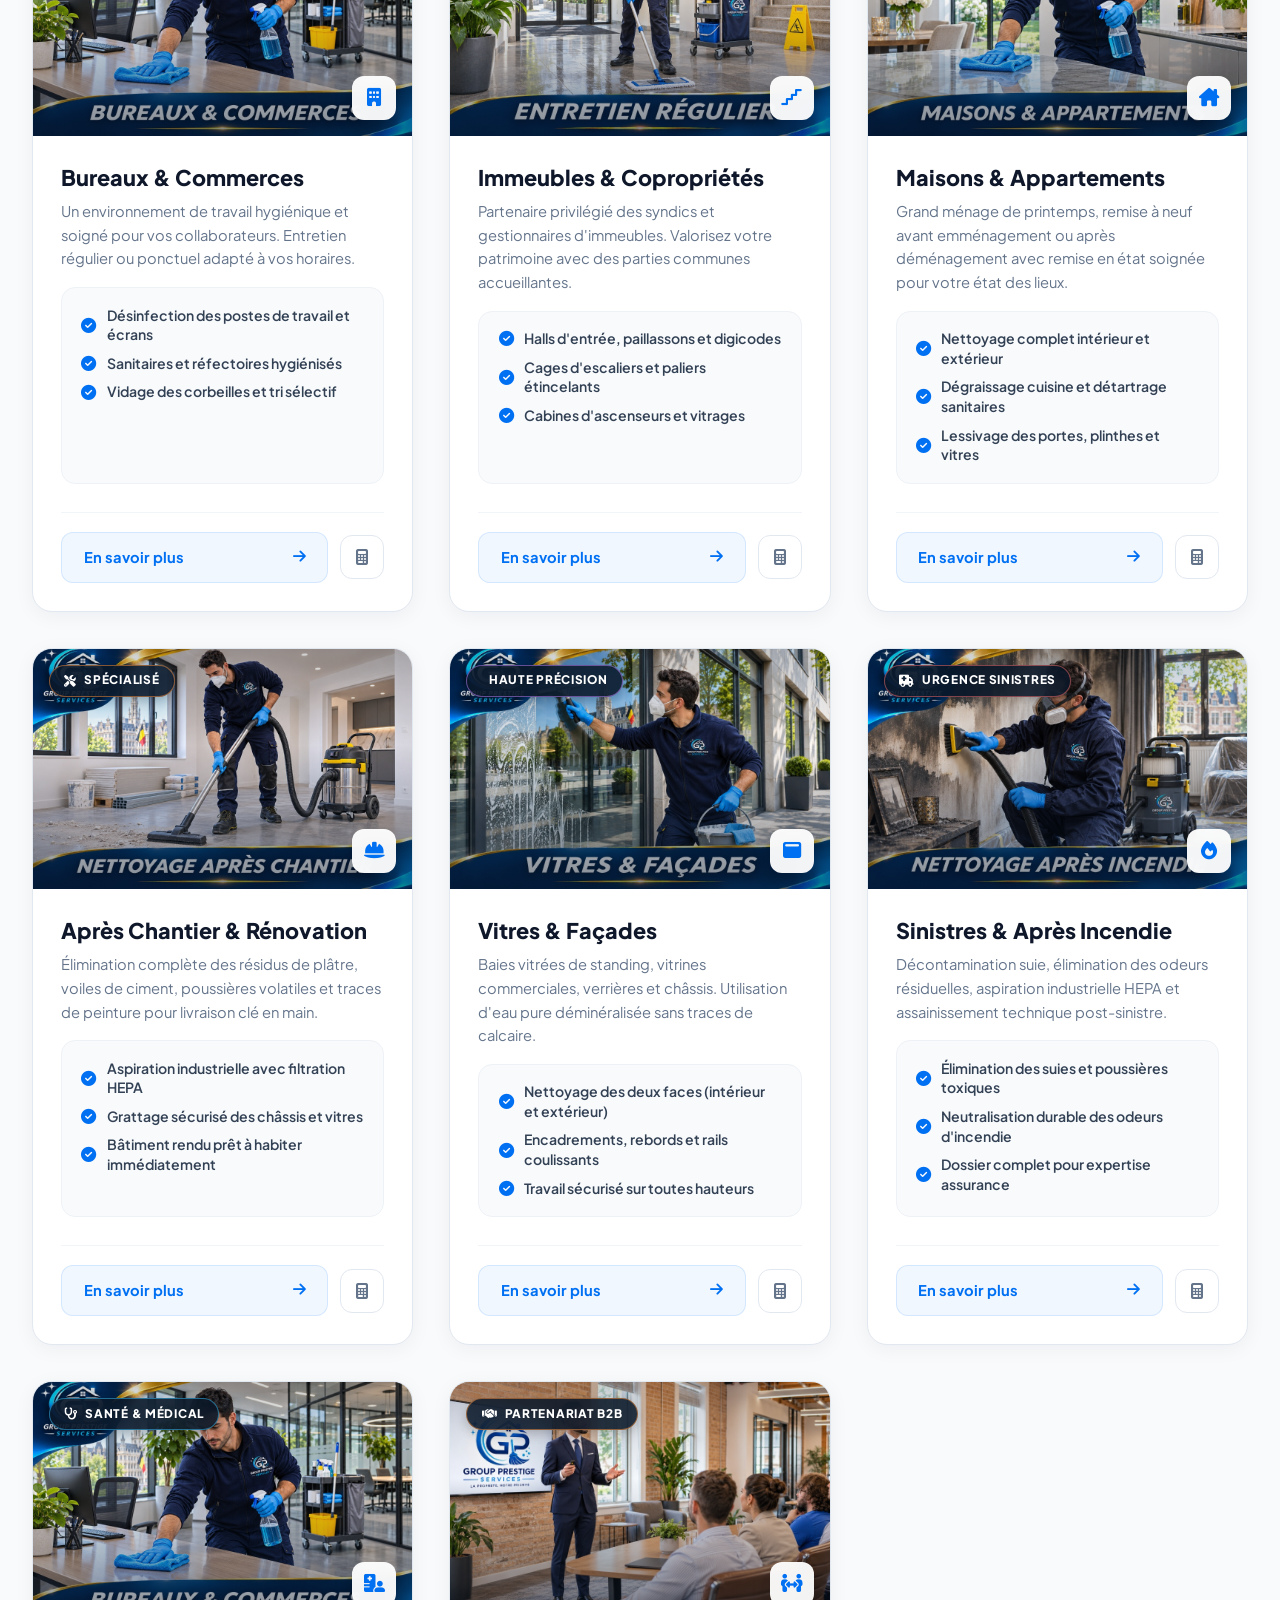
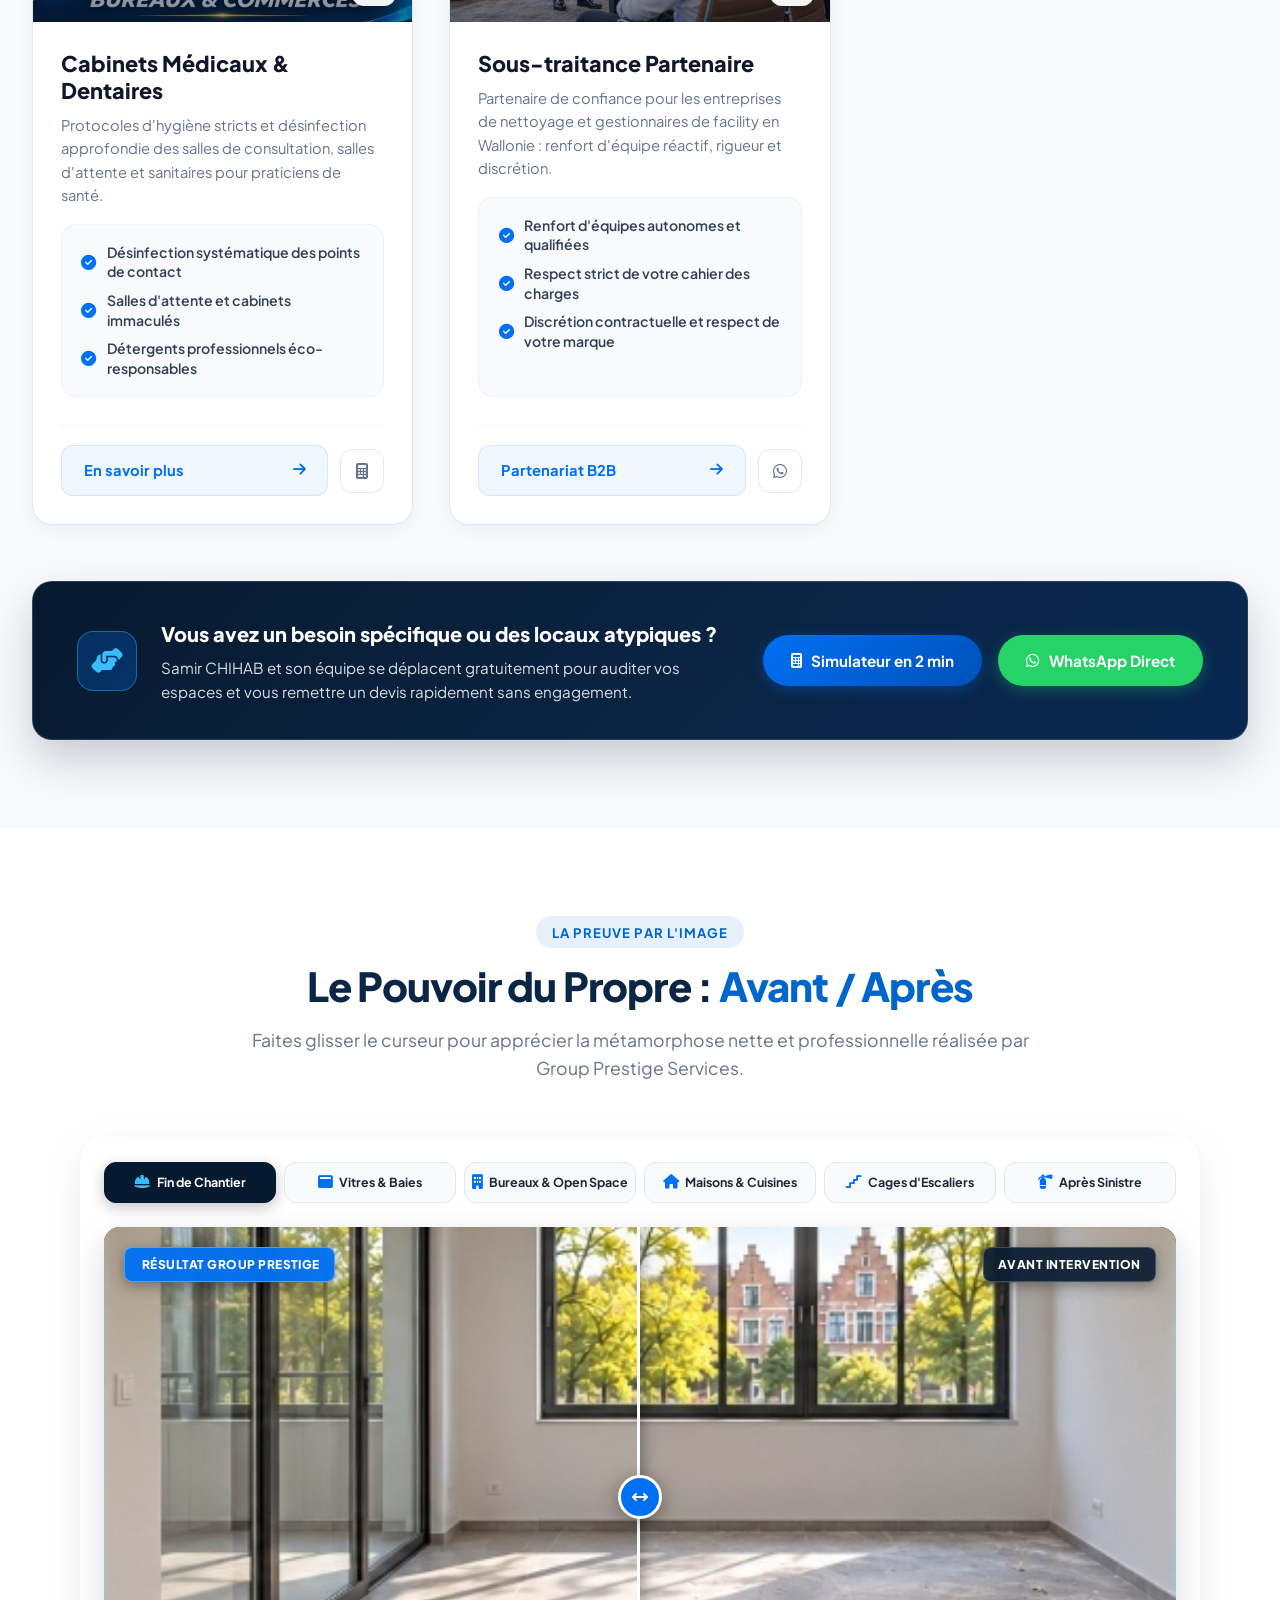
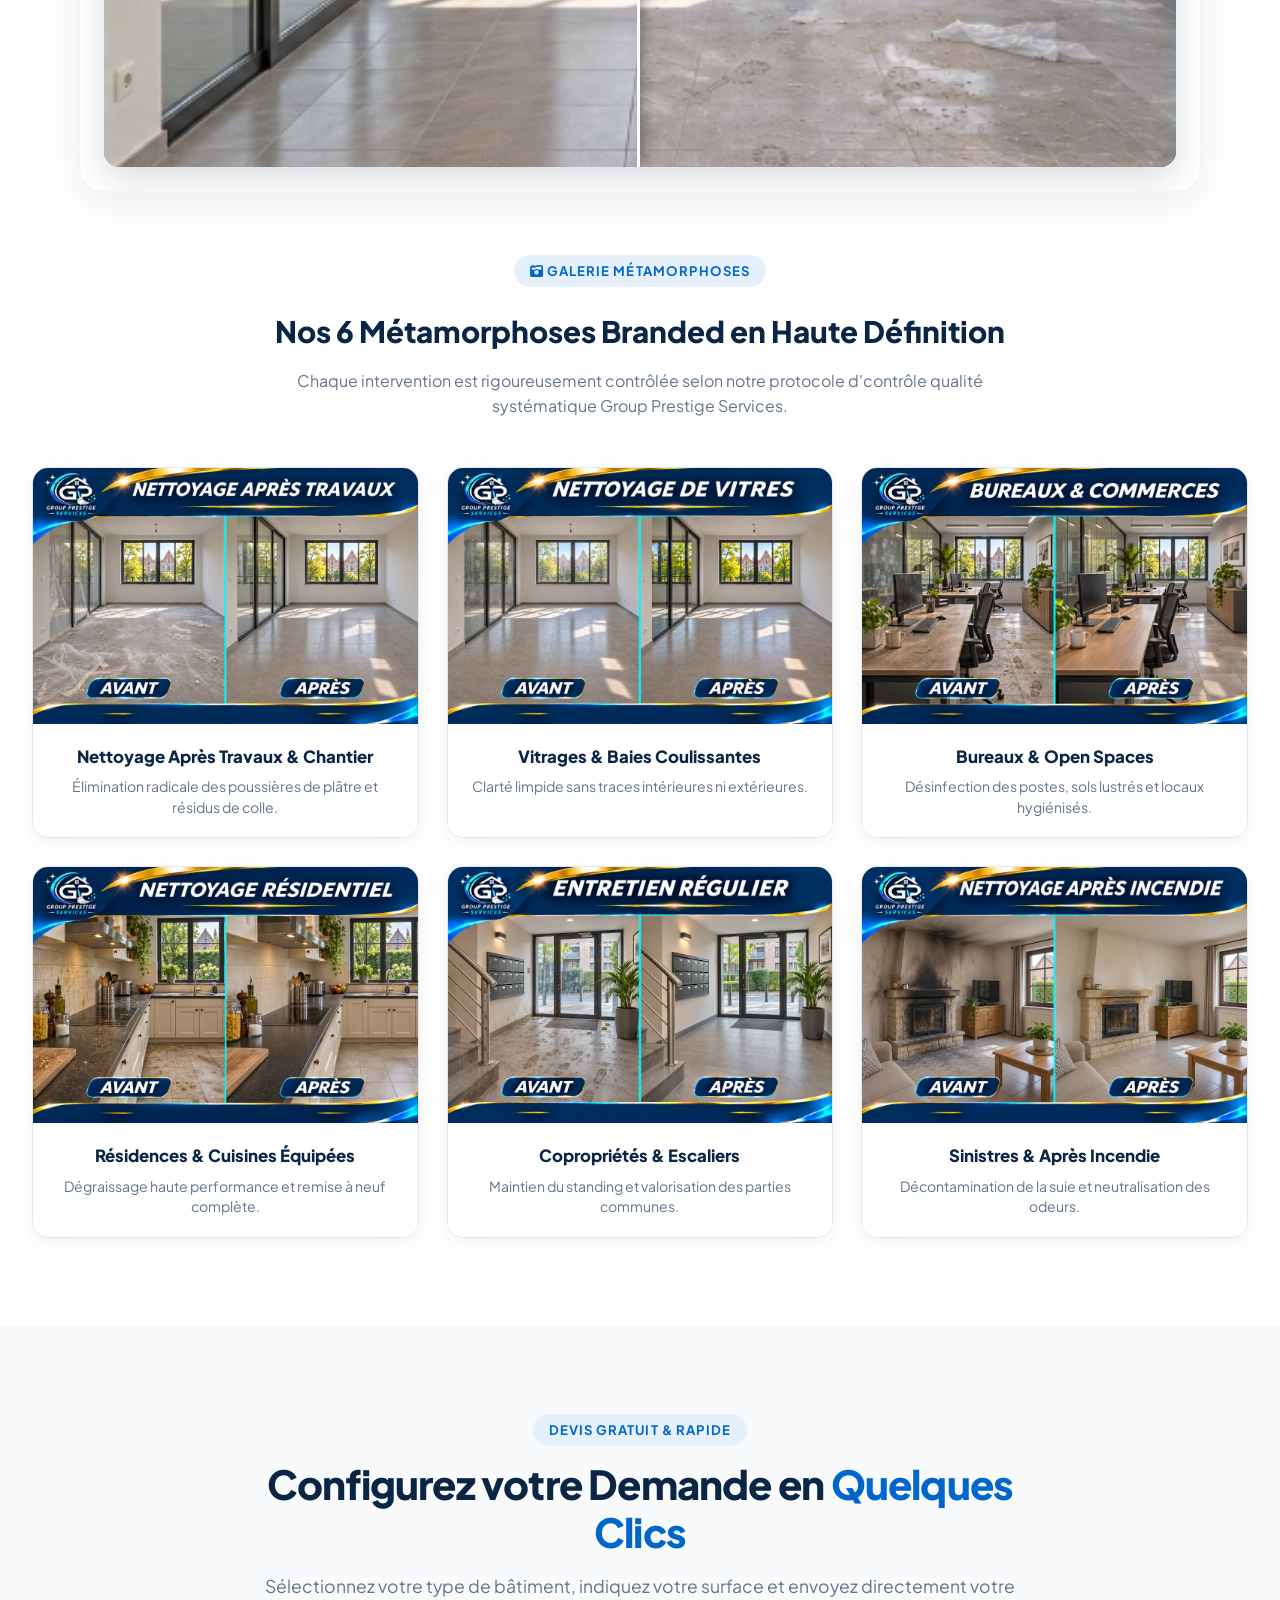
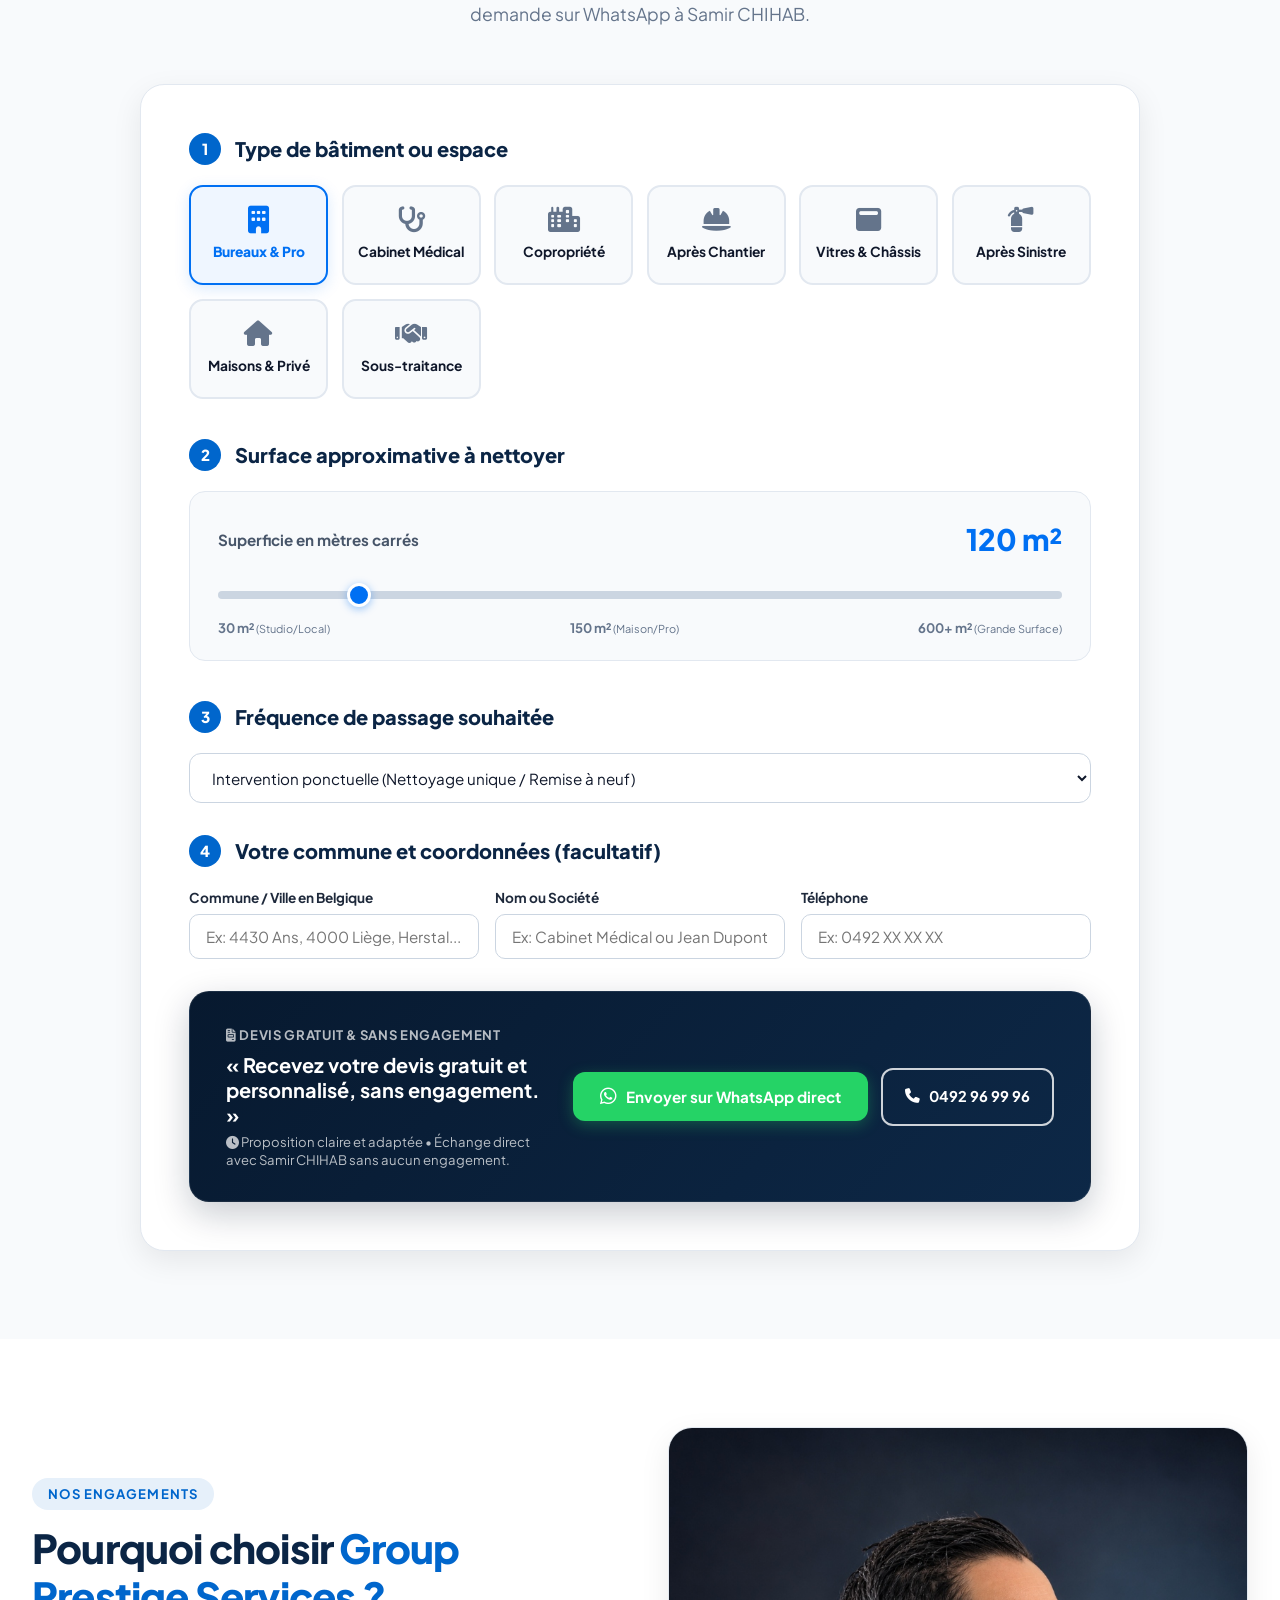
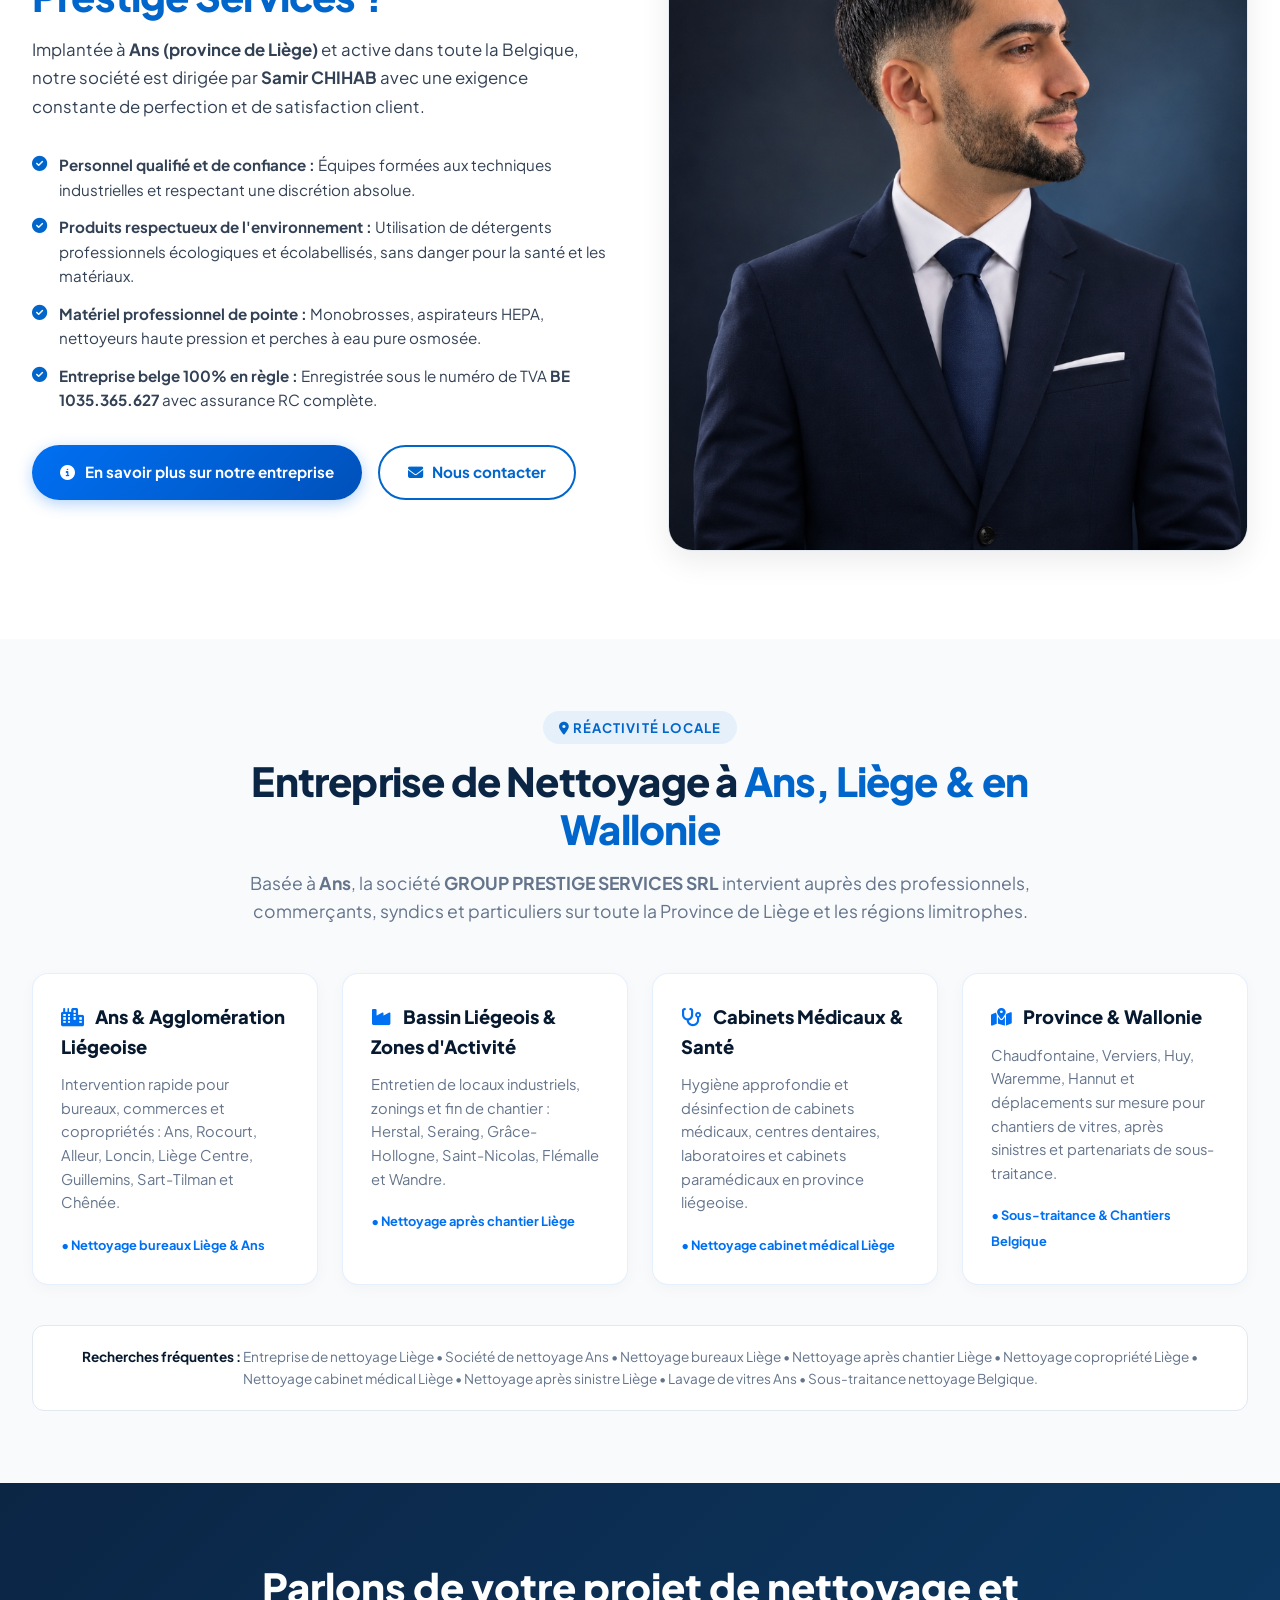
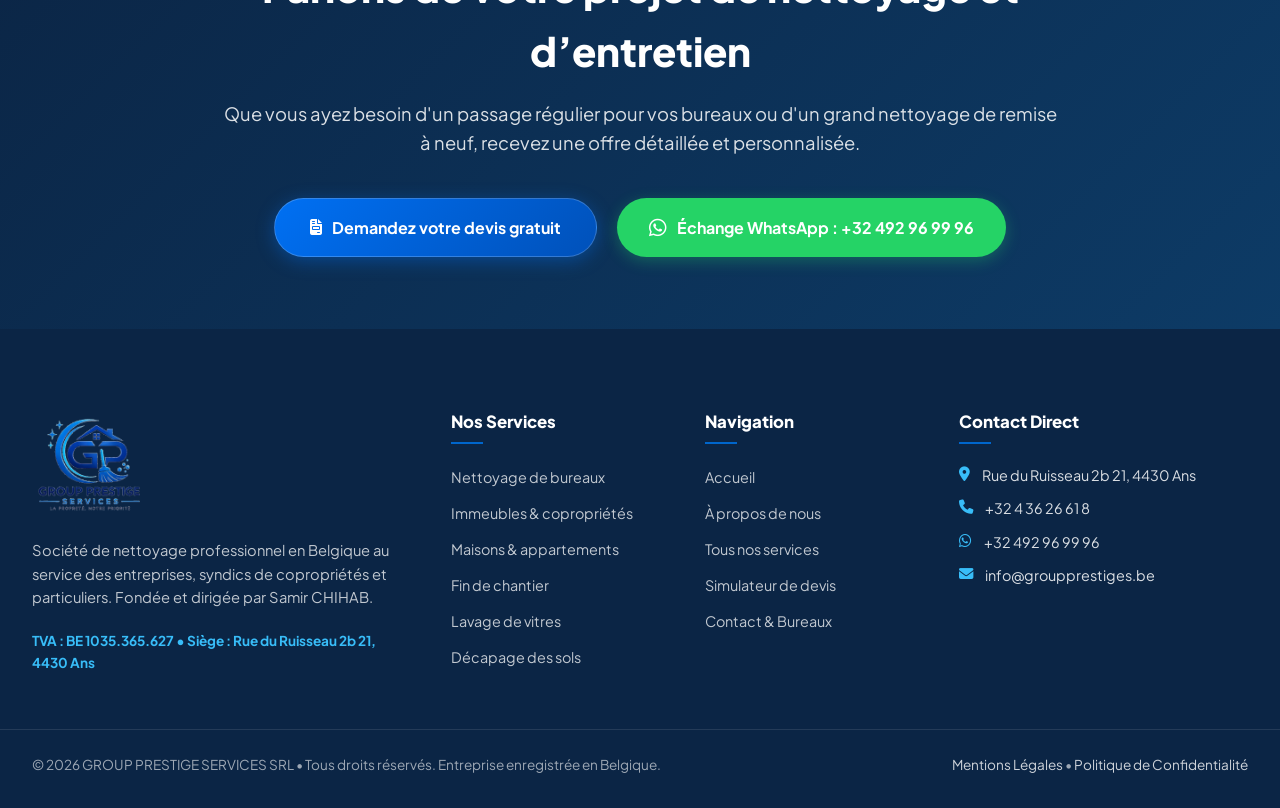
==== commit b059a2e3: "Design polish: luxury corporate topbar (no-wrap), Avant/Apres tabs overflow fix & responsive badge c" ====
--- a/index.html
+++ b/index.html
@@ -25,33 +25,38 @@
 </head>
 <body>
 
-  <!-- TOP BAR (Minimalist Luxury) -->
+    <!-- TOP BAR (Minimalist Luxury Corporate) -->
   <div class="top-header">
     <div class="top-header-inner">
       <div class="top-header-left">
-        <div class="top-header-item">
+        <span class="top-header-item">
           <i class="fa-regular fa-clock"></i>
-          <span> Lun - Ven : 08h00 - 18h00 &bull; Sam : 08h00 - 12h00 &bull; Dim : Fermé</span>
-        </div>
-        <div class="top-header-item">
-          <i class="fa-solid fa-shield-check"></i>
-          <span> Entreprise déclarée & assurée &bull; Liège & Wallonie</span>
-        </div>
+          <span>Lun - Ven : 08h-18h &bull; Sam : 08h-12h</span>
+        </span>
+        <span class="top-header-divider">|</span>
+        <span class="top-header-item">
+          <i class="fa-solid fa-location-dot"></i>
+          <span>Liège & toute la Wallonie</span>
+        </span>
       </div>
       <div class="top-header-right">
-        <div class="top-header-item">
+        <a href="tel:+3243626618" class="top-header-link">
           <i class="fa-solid fa-phone"></i>
-          <a href="tel:+3243626618">04 362 66 18</a>
-        </div>
-        <div class="top-header-item">
-          <i class="fa-brands fa-whatsapp" style="color: #25d366;"></i>
-          <a href="https://wa.me/32492969996" target="_blank">+32 492 96 99 96</a>
-        </div>
-        <div class="top-header-item">
+          <span>04 362 66 18</span>
+        </a>
+        <span class="top-header-divider">|</span>
+        <a href="https://wa.me/32492969996" target="_blank" rel="noopener" class="top-header-link top-header-wa">
+          <i class="fa-brands fa-whatsapp"></i>
+          <span>WhatsApp : 0492 96 99 96</span>
+        </a>
+        <span class="top-header-divider">|</span>
+        <a href="mailto:info@groupprestiges.be" class="top-header-link">
           <i class="fa-regular fa-envelope"></i>
-          <a href="mailto:info@groupprestiges.be">info@groupprestiges.be</a>
-        </div>
-        <span class="top-header-tax">TVA : BE 1035.365.627</span>
+          <span>info@groupprestiges.be</span>
+        </a>
+        <span class="top-header-tax-pill">
+          <i class="fa-solid fa-shield-check"></i> TVA BE 1035.365.627
+        </span>
       </div>
     </div>
   </div>
@@ -721,17 +726,17 @@
             <i class="fa-solid fa-stairs"></i> Cages d'Escaliers
           </button>
           <button class="ba-tab" data-scenario="incendie">
-            <i class="fa-solid fa-fire-extinguisher"></i> Sinistres & Incendie
+            <i class="fa-solid fa-fire-extinguisher"></i> Après Sinistre
           </button>
         </div>
 
         <div class="image-compare-wrapper">
           <img src="assets/images/ba-travaux-before.jpg" alt="Surface avant le passage de l'équipe de nettoyage Group Prestige" class="compare-img" id="img-before">
-          <span class="ba-badge before">Avant Intervention</span>
+          <span class="ba-badge before"><span class="ba-desktop-text">Avant Intervention</span><span class="ba-mobile-text">Avant</span></span>
+          <span class="ba-badge after"><i class="fa-solid fa-sparkles"></i> <span class="ba-desktop-text">Résultat Group Prestige</span><span class="ba-mobile-text">Après</span></span>
 
           <div class="compare-img-after-box">
             <img src="assets/images/ba-travaux-after.jpg" alt="Surface étincelante après le passage Group Prestige" class="compare-img" id="img-after">
-            <span class="ba-badge after"><i class="fa-solid fa-sparkles"></i> Résultat Group Prestige</span>
           </div>
 
           <div class="compare-handle">
--- a/css/style.css
+++ b/css/style.css
@@ -93,54 +93,111 @@
    TOP BAR (Minimalist Luxury Corporate)
    ========================================================================== */
 .top-header {
-  background-color: #06182e;
-  color: var(--text-white);
-  font-size: 0.82rem;
-  padding: 0.45rem 0;
+  background: linear-gradient(90deg, #051324 0%, #07192f 50%, #051324 100%);
+  color: #ffffff;
+  font-size: 0.78rem;
+  padding: 0.5rem 0;
   border-bottom: 1px solid rgba(255, 255, 255, 0.08);
+  position: relative;
+  z-index: 10001;
 }
 
 .top-header-inner {
   max-width: 1320px;
   margin: 0 auto;
-  padding: 0 2rem;
+  padding: 0 1.5rem;
   display: flex;
   justify-content: space-between;
   align-items: center;
+  gap: 1rem;
 }
 
 .top-header-left, .top-header-right {
   display: flex;
   align-items: center;
-  gap: 1.4rem;
+  gap: 1.15rem;
+  white-space: nowrap !important;
 }
 
 .top-header-item {
-  display: flex;
+  display: inline-flex;
   align-items: center;
   gap: 0.45rem;
-  color: rgba(255, 255, 255, 0.82);
+  color: rgba(255, 255, 255, 0.85);
   font-weight: 500;
+  white-space: nowrap !important;
+}
+
+.top-header-item strong {
+  color: #ffffff;
+  font-weight: 700;
 }
 
 .top-header-item i {
   color: #38bdf8;
-  font-size: 0.85rem;
-}
-
-.top-header-item a {
+  font-size: 0.82rem;
+  flex-shrink: 0;
+}
+
+.top-header-divider {
+  color: rgba(255, 255, 255, 0.18);
+  font-size: 0.75rem;
+  user-select: none;
+}
+
+.top-header-link {
+  display: inline-flex;
+  align-items: center;
+  gap: 0.45rem;
   color: rgba(255, 255, 255, 0.9);
-  transition: color 0.2s ease;
-}
-
-.top-header-item a:hover {
+  text-decoration: none;
+  font-weight: 600;
+  white-space: nowrap !important;
+  transition: all 0.2s ease;
+}
+
+.top-header-link:hover {
   color: #38bdf8;
 }
 
-.top-header-tax {
-  color: rgba(255, 255, 255, 0.55);
-  font-size: 0.78rem;
+.top-header-wa {
+  color: #4ade80 !important;
+}
+
+.top-header-wa:hover {
+  color: #22c55e !important;
+}
+
+.top-header-tax-pill {
+  display: inline-flex;
+  align-items: center;
+  gap: 0.35rem;
+  background: rgba(255, 255, 255, 0.06);
+  border: 1px solid rgba(255, 255, 255, 0.12);
+  color: rgba(255, 255, 255, 0.75);
+  padding: 0.2rem 0.65rem;
+  border-radius: 999px;
+  font-size: 0.72rem;
+  font-weight: 700;
   letter-spacing: 0.03em;
+  white-space: nowrap !important;
+}
+
+.top-header-tax-pill i {
+  color: #38bdf8;
+  font-size: 0.72rem;
+}
+
+@media (max-width: 1200px) {
+  .top-header-tax-pill {
+    display: none;
+  }
+}
+
+@media (max-width: 992px) {
+  .top-header {
+    display: none;
+  }
 }
 
 /* ==========================================================================
@@ -1311,38 +1368,42 @@
    BEFORE / AFTER COMPARISON SECTION (Clean Light Theme)
    ========================================================================== */
 .before-after-box {
-  background: var(--bg-white);
-  border: 1px solid var(--border-light);
-  border-radius: var(--radius-xl);
-  padding: 2.25rem;
-  box-shadow: 0 10px 30px rgba(6, 24, 46, 0.08);
-  max-width: 1050px;
+  background: #ffffff;
+  padding: 1.5rem;
+  border-radius: 24px;
+  box-shadow: 0 10px 40px rgba(7, 25, 47, 0.08);
+  max-width: 1120px;
   margin: 0 auto;
+  overflow: hidden;
+  box-sizing: border-box;
 }
 
 .ba-selector-tabs {
   display: grid;
   grid-template-columns: repeat(6, 1fr);
-  gap: 0.65rem;
-  margin-bottom: 1.75rem;
+  gap: 0.5rem;
+  margin-bottom: 1.5rem;
+  width: 100%;
+  box-sizing: border-box;
 }
 
 .ba-tab {
   background: #f8fafc;
   color: #1e293b;
   border: 1px solid #e2e8f0;
-  padding: 0.75rem 0.6rem;
+  padding: 0.7rem 0.4rem;
   border-radius: 12px;
   font-weight: 700;
-  font-size: 0.85rem;
+  font-size: 0.78rem;
   cursor: pointer;
   transition: all 0.2s ease;
   display: flex;
   align-items: center;
   justify-content: center;
-  gap: 0.45rem;
+  gap: 0.4rem;
   text-align: center;
-  white-space: nowrap;
+  white-space: nowrap !important;
+  box-sizing: border-box;
 }
 
 .ba-tab:hover {
@@ -1359,7 +1420,7 @@
 }
 
 .ba-tab i {
-  font-size: 0.95rem;
+  font-size: 0.9rem;
   color: #0070f3;
 }
 
@@ -1370,7 +1431,7 @@
 .image-compare-wrapper {
   position: relative;
   width: 100%;
-  height: clamp(260px, 54vw, 520px);
+  height: clamp(260px, 54vw, 540px);
   border-radius: 16px;
   overflow: hidden;
   box-shadow: 0 12px 35px rgba(6, 24, 46, 0.15);
@@ -1415,8 +1476,9 @@
   display: flex;
   align-items: center;
   justify-content: center;
-  z-index: 10;
-  box-shadow: 0 4px 18px rgba(0, 112, 243, 0.45);
+  box-shadow: 0 4px 20px rgba(0, 0, 0, 0.35);
+  cursor: ew-resize;
+  z-index: 30;
   pointer-events: none;
   font-size: 1rem;
 }
@@ -1424,33 +1486,35 @@
 .ba-badge {
   position: absolute;
   top: 1.25rem;
-  padding: 0.4rem 0.85rem;
+  padding: 0.45rem 0.9rem;
   border-radius: 8px;
   font-size: 0.75rem;
   font-weight: 800;
   letter-spacing: 0.04em;
   text-transform: uppercase;
-  z-index: 5;
-  box-shadow: 0 4px 12px rgba(0, 0, 0, 0.3);
+  z-index: 20;
+  white-space: nowrap !important;
+  pointer-events: none;
+  box-shadow: 0 4px 14px rgba(0, 0, 0, 0.35);
   backdrop-filter: blur(8px);
   -webkit-backdrop-filter: blur(8px);
 }
 
 .ba-badge.before {
   right: 1.25rem;
-  background: rgba(7, 25, 47, 0.85);
+  background: rgba(7, 25, 47, 0.9);
   color: #ffffff;
-  border: 1px solid rgba(255, 255, 255, 0.15);
+  border: 1px solid rgba(255, 255, 255, 0.2);
 }
 
 .ba-badge.after {
   left: 1.25rem;
-  background: rgba(0, 112, 243, 0.9);
+  background: rgba(0, 112, 243, 0.95);
   color: #ffffff;
-  border: 1px solid rgba(255, 255, 255, 0.25);
-}
-
-@media (max-width: 992px) {
+  border: 1px solid rgba(255, 255, 255, 0.3);
+}
+
+@media (max-width: 1180px) {
   .ba-selector-tabs {
     grid-template-columns: repeat(3, 1fr);
     gap: 0.55rem;
@@ -1472,25 +1536,15 @@
     font-size: 0.78rem;
     border-radius: 10px;
     gap: 0.35rem;
-    white-space: normal;
+    white-space: normal !important;
   }
   .ba-tab i {
     font-size: 0.85rem;
   }
-  .image-compare-wrapper {
-    height: 280px;
-    border-radius: 12px;
-  }
-  .compare-handle {
-    width: 38px;
-    height: 38px;
-    font-size: 0.9rem;
-  }
   .ba-badge {
     top: 0.75rem;
-    padding: 0.3rem 0.65rem;
+    padding: 0.35rem 0.65rem;
     font-size: 0.68rem;
-    border-radius: 6px;
   }
   .ba-badge.before {
     right: 0.75rem;
@@ -3155,3 +3209,17 @@
     line-height: 1.7;
   }
 }
+
+
+.ba-mobile-text {
+  display: none;
+}
+
+@media (max-width: 640px) {
+  .ba-desktop-text {
+    display: none !important;
+  }
+  .ba-mobile-text {
+    display: inline !important;
+  }
+}
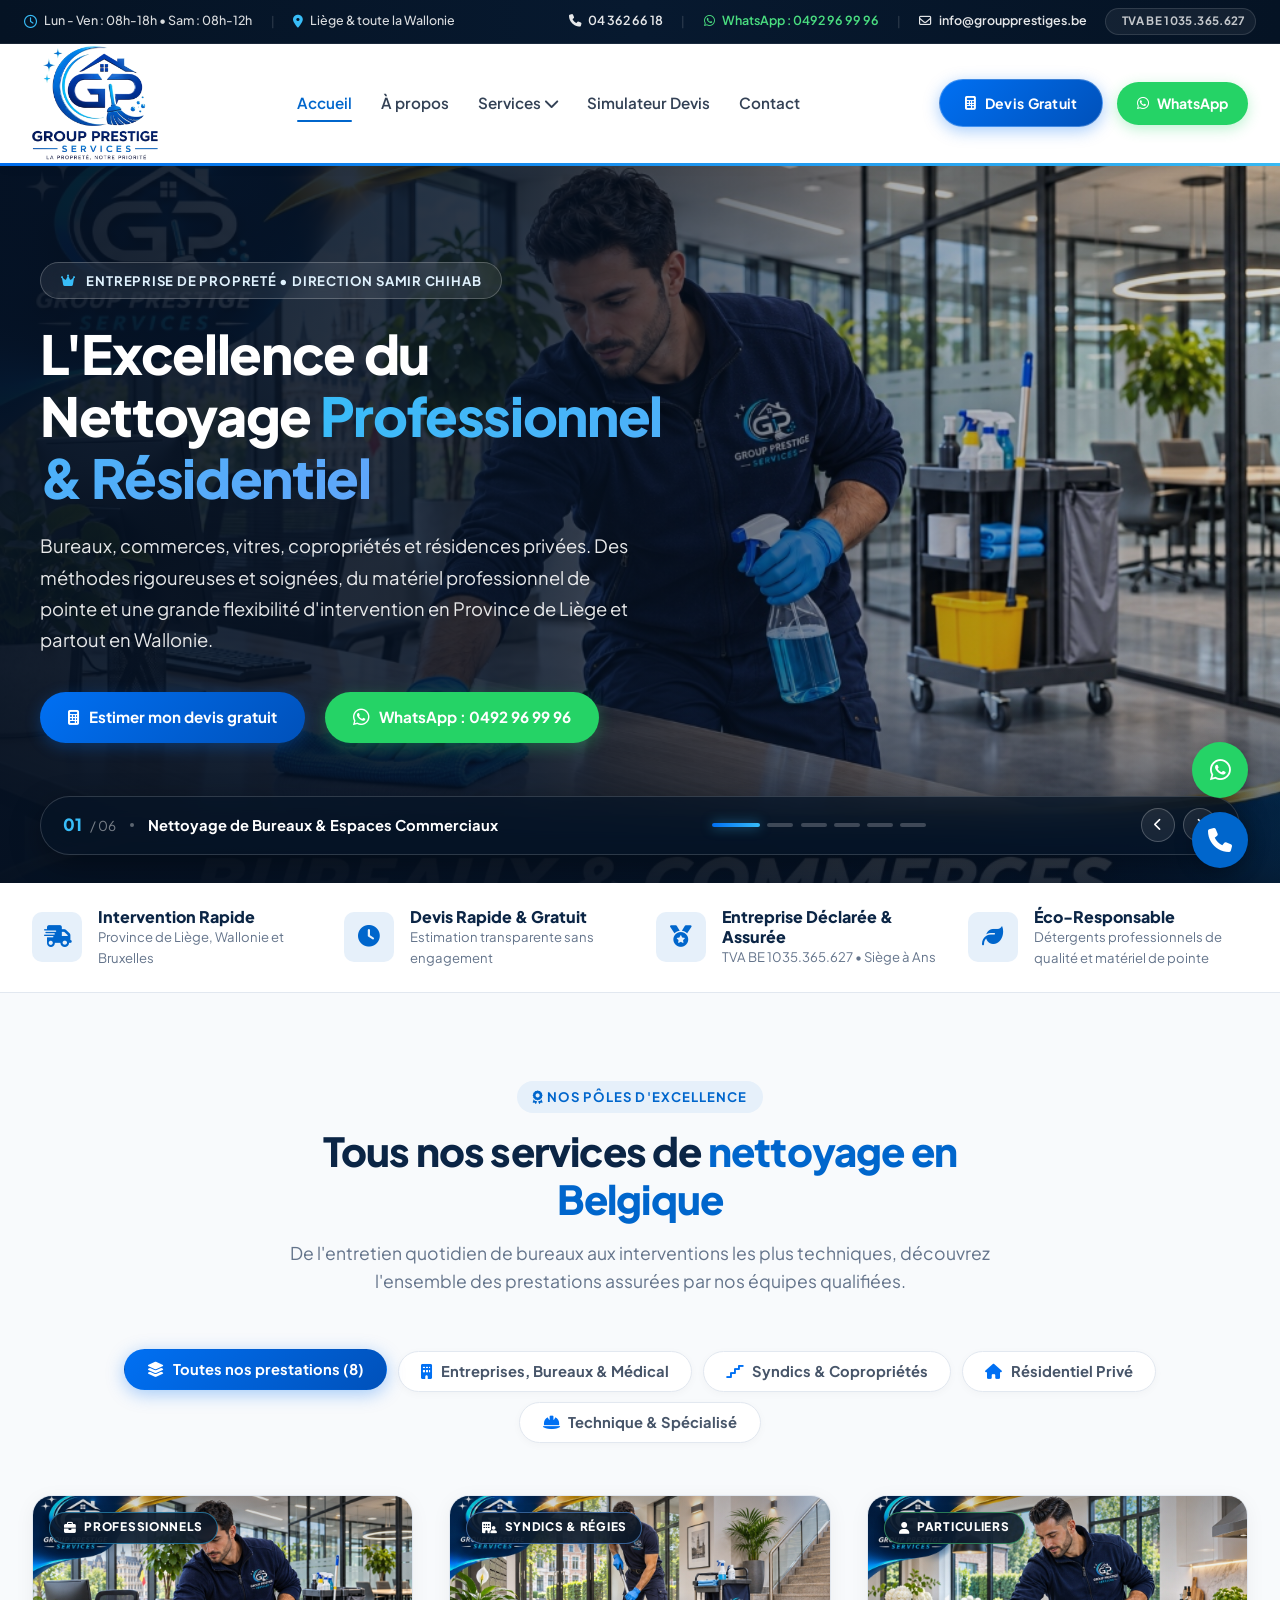
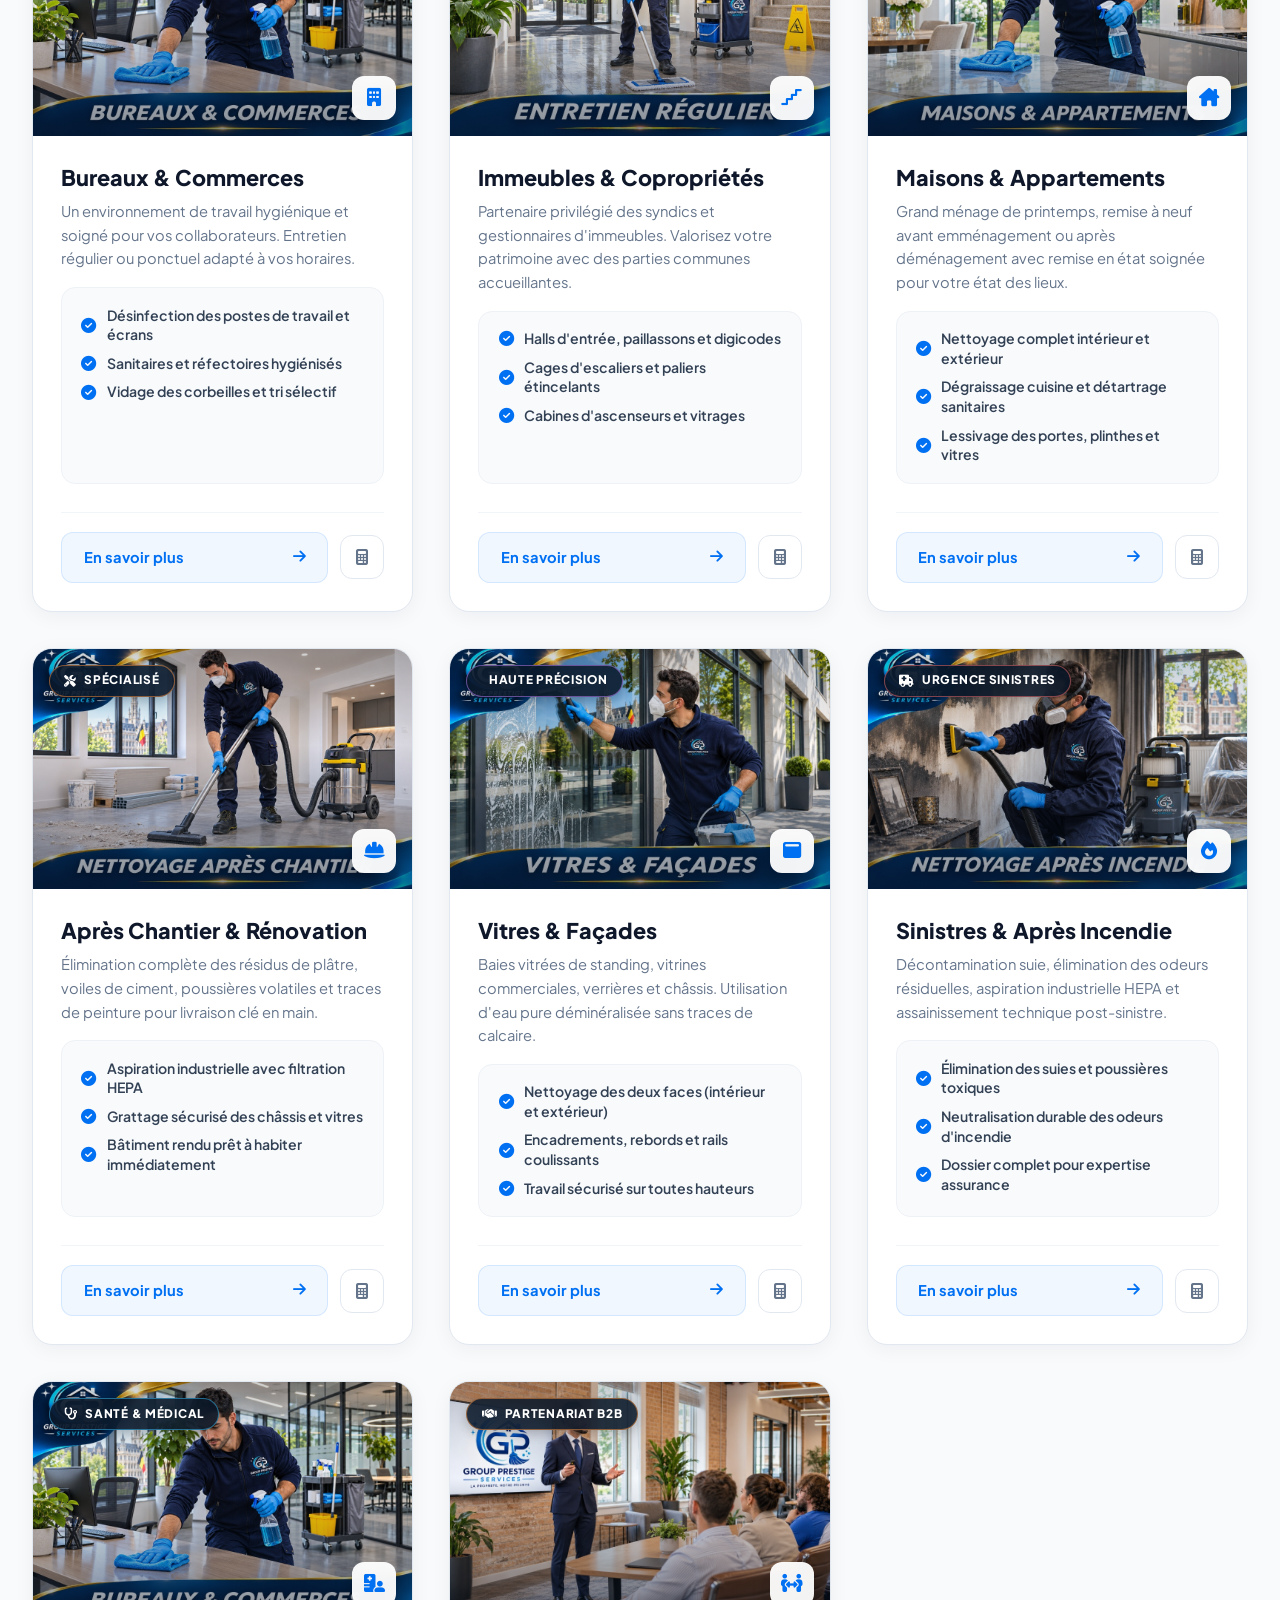
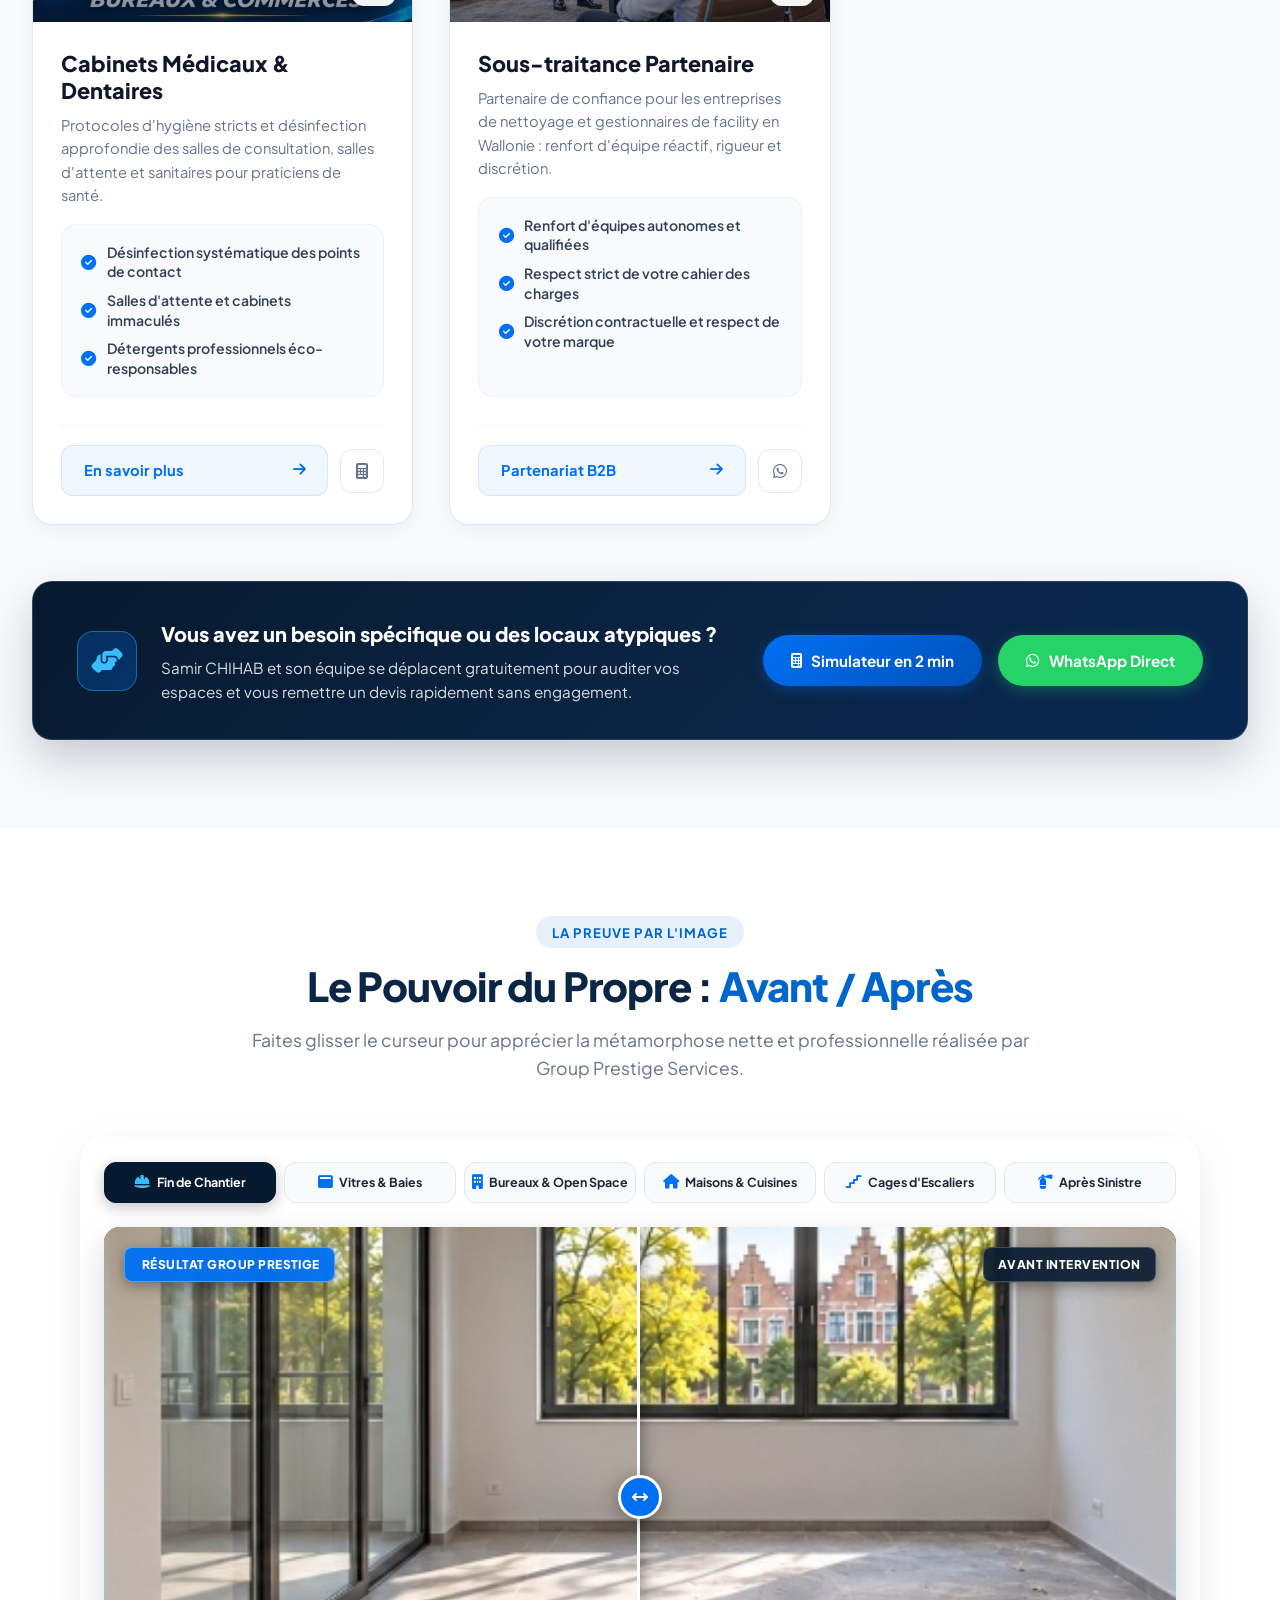
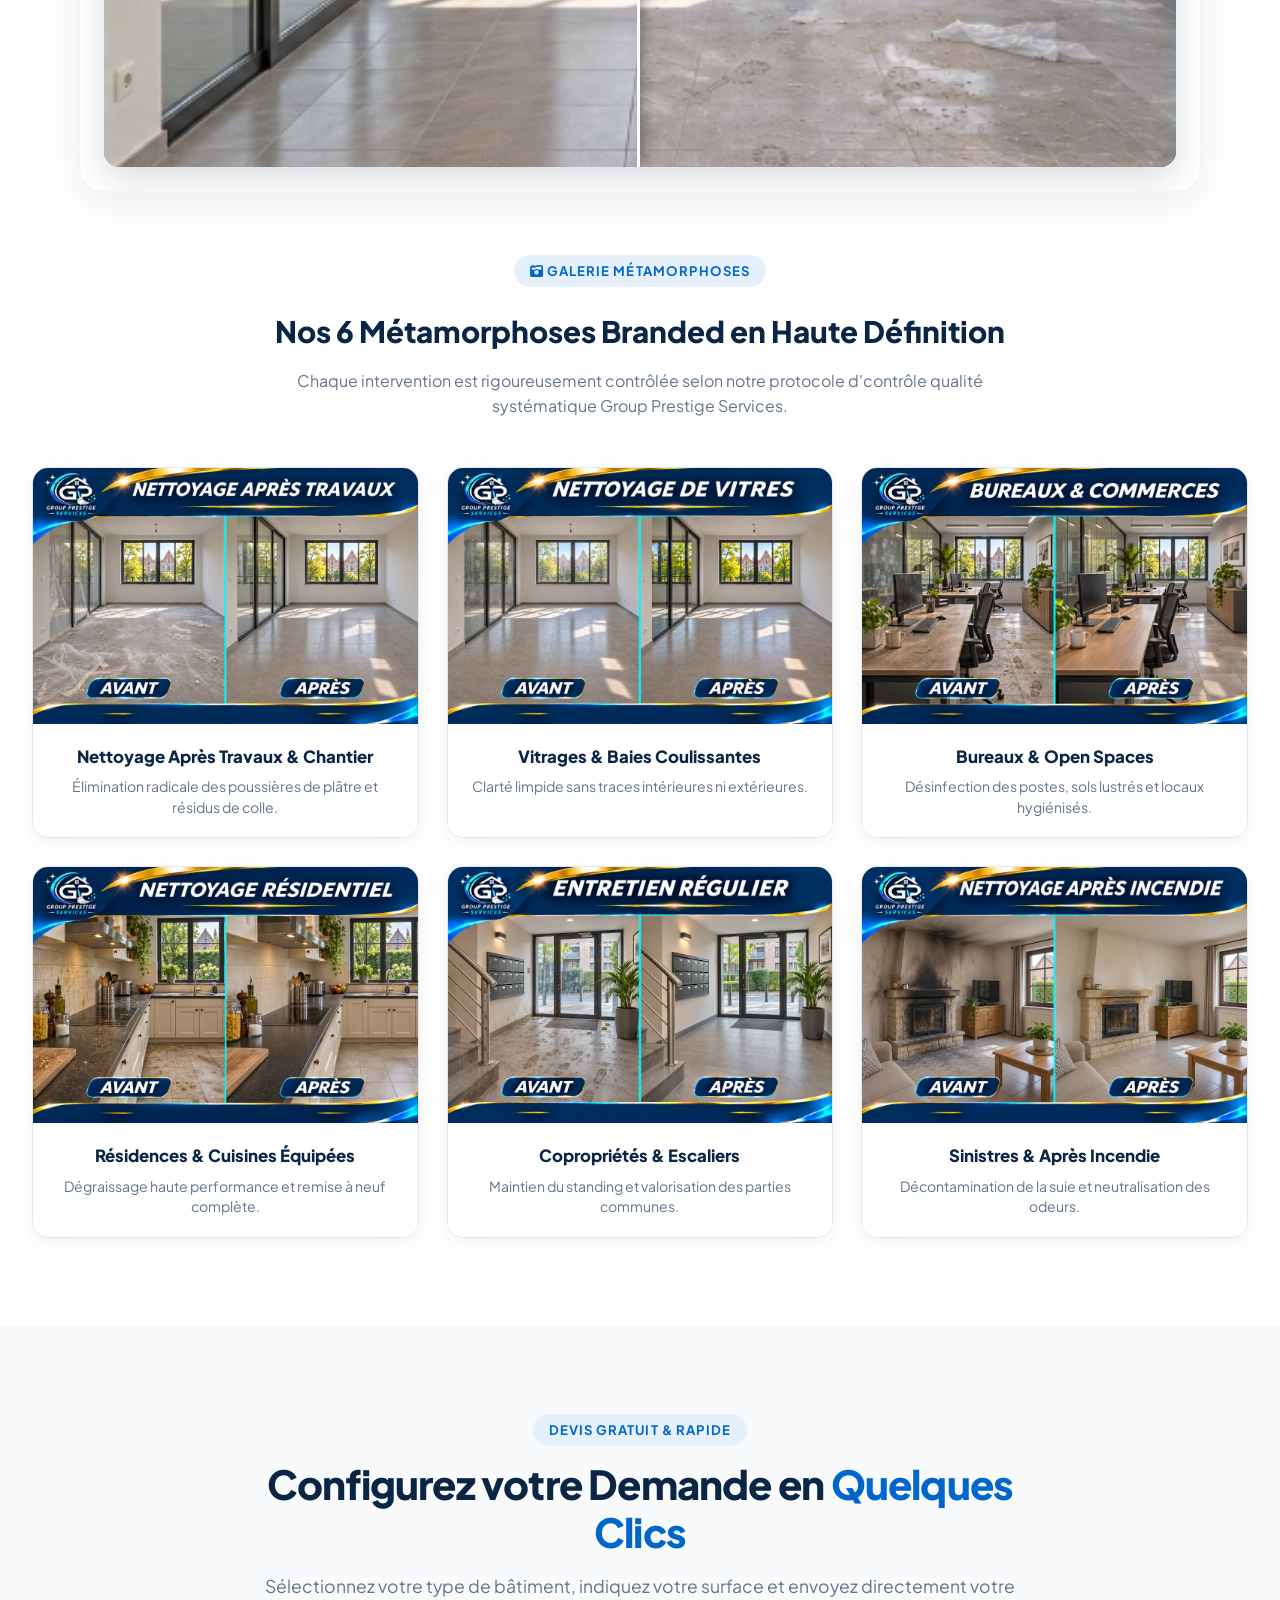
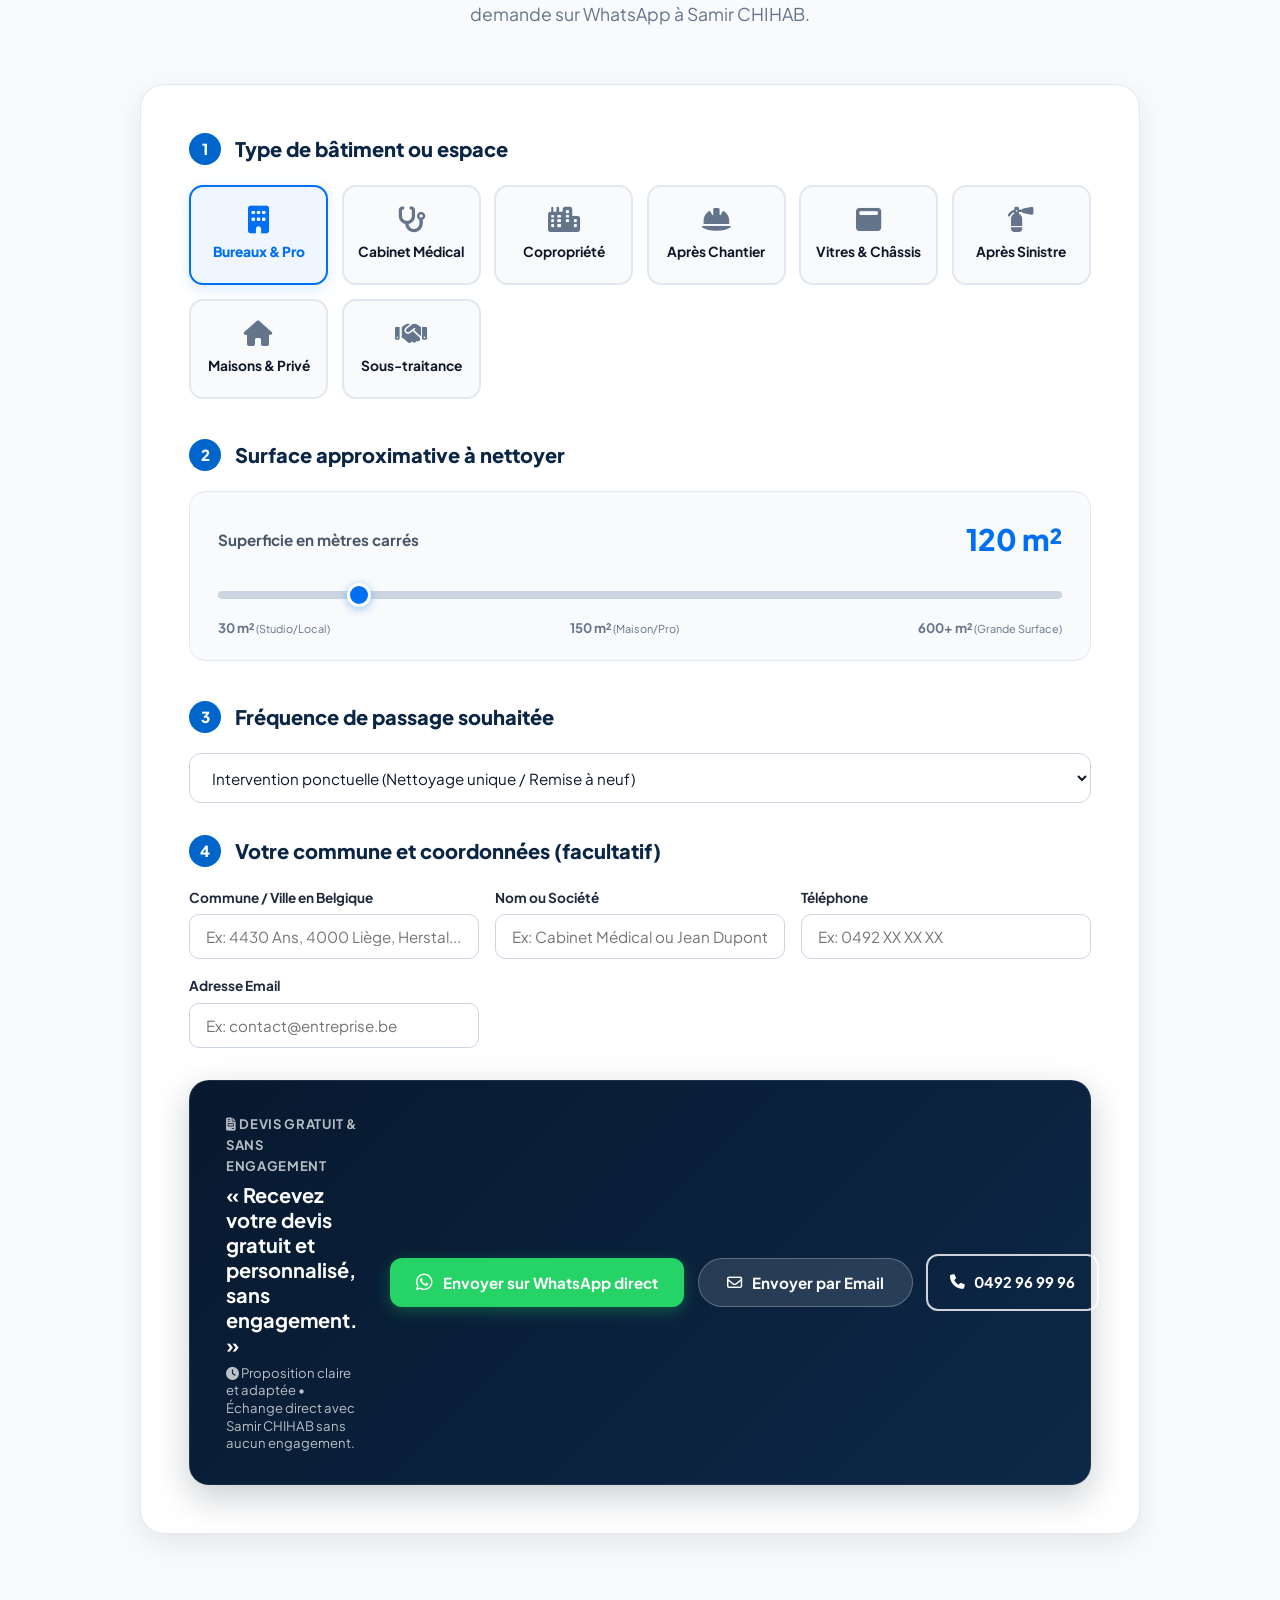
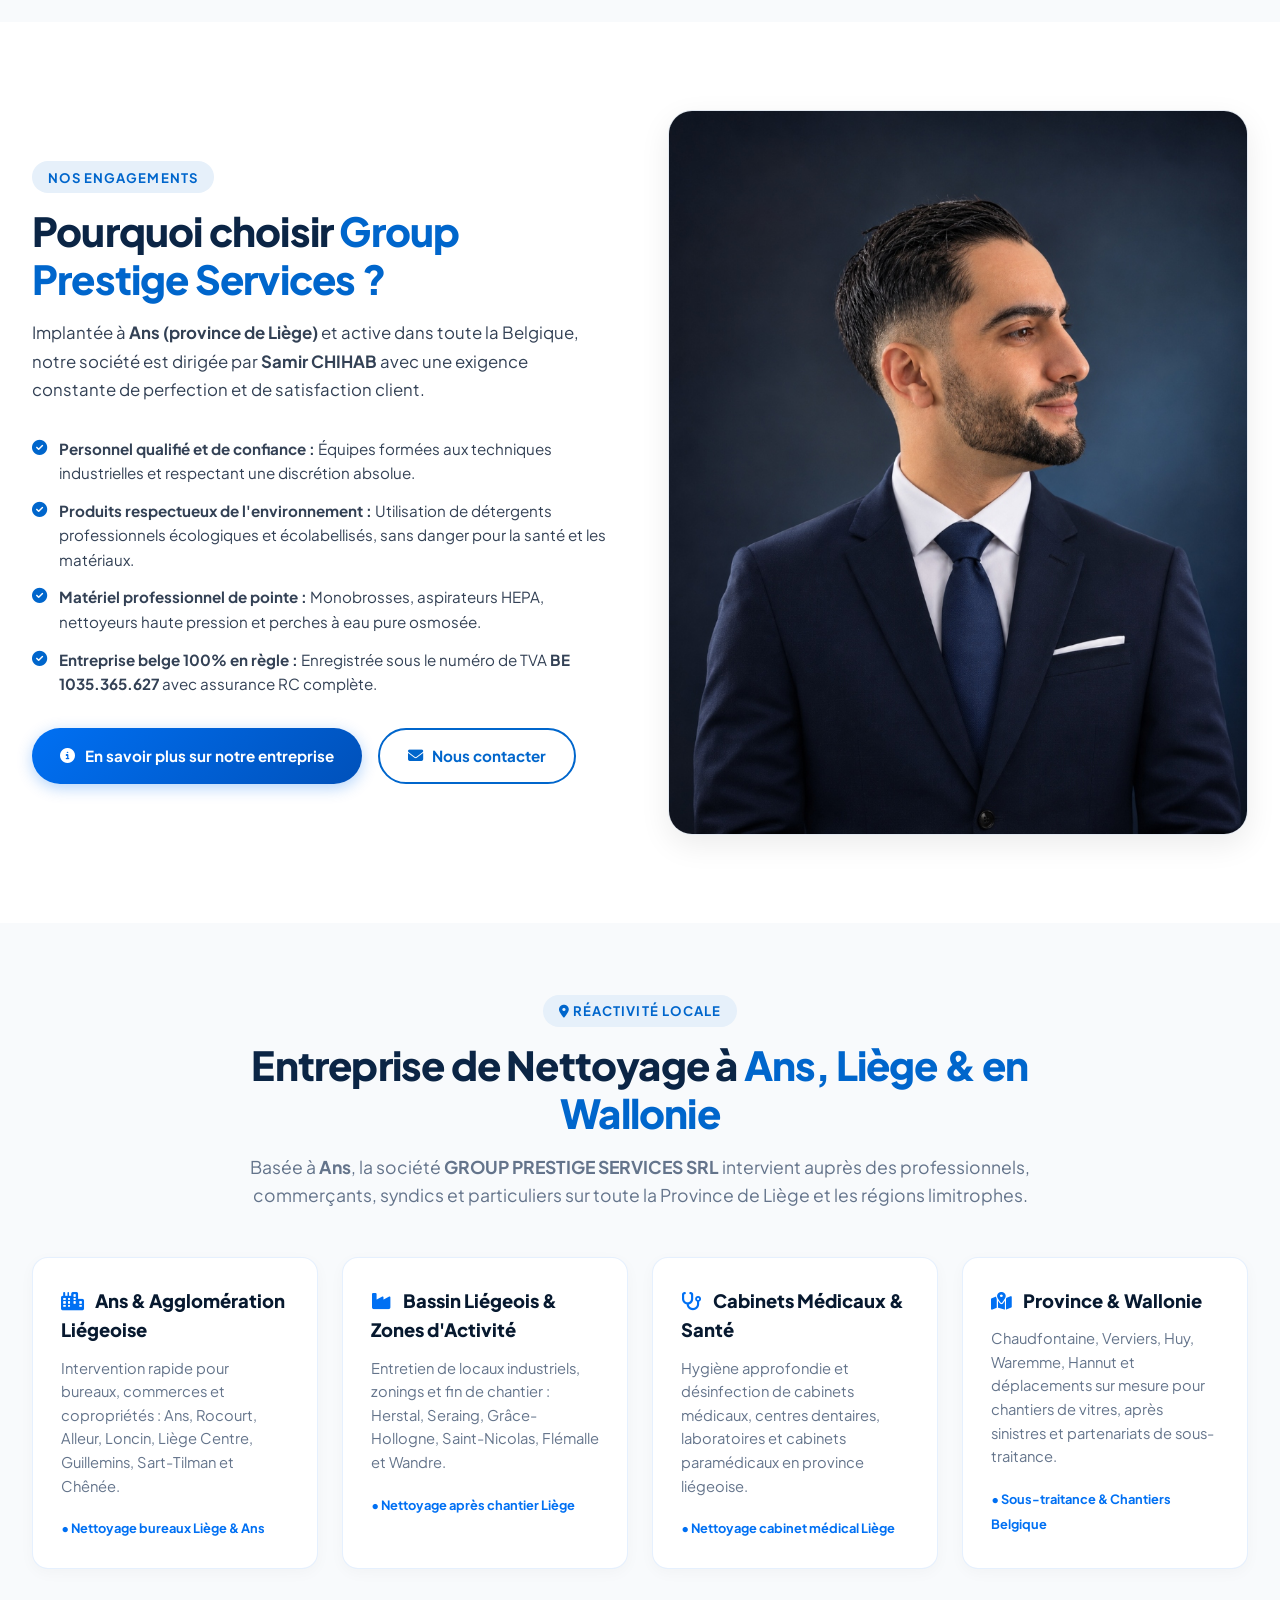
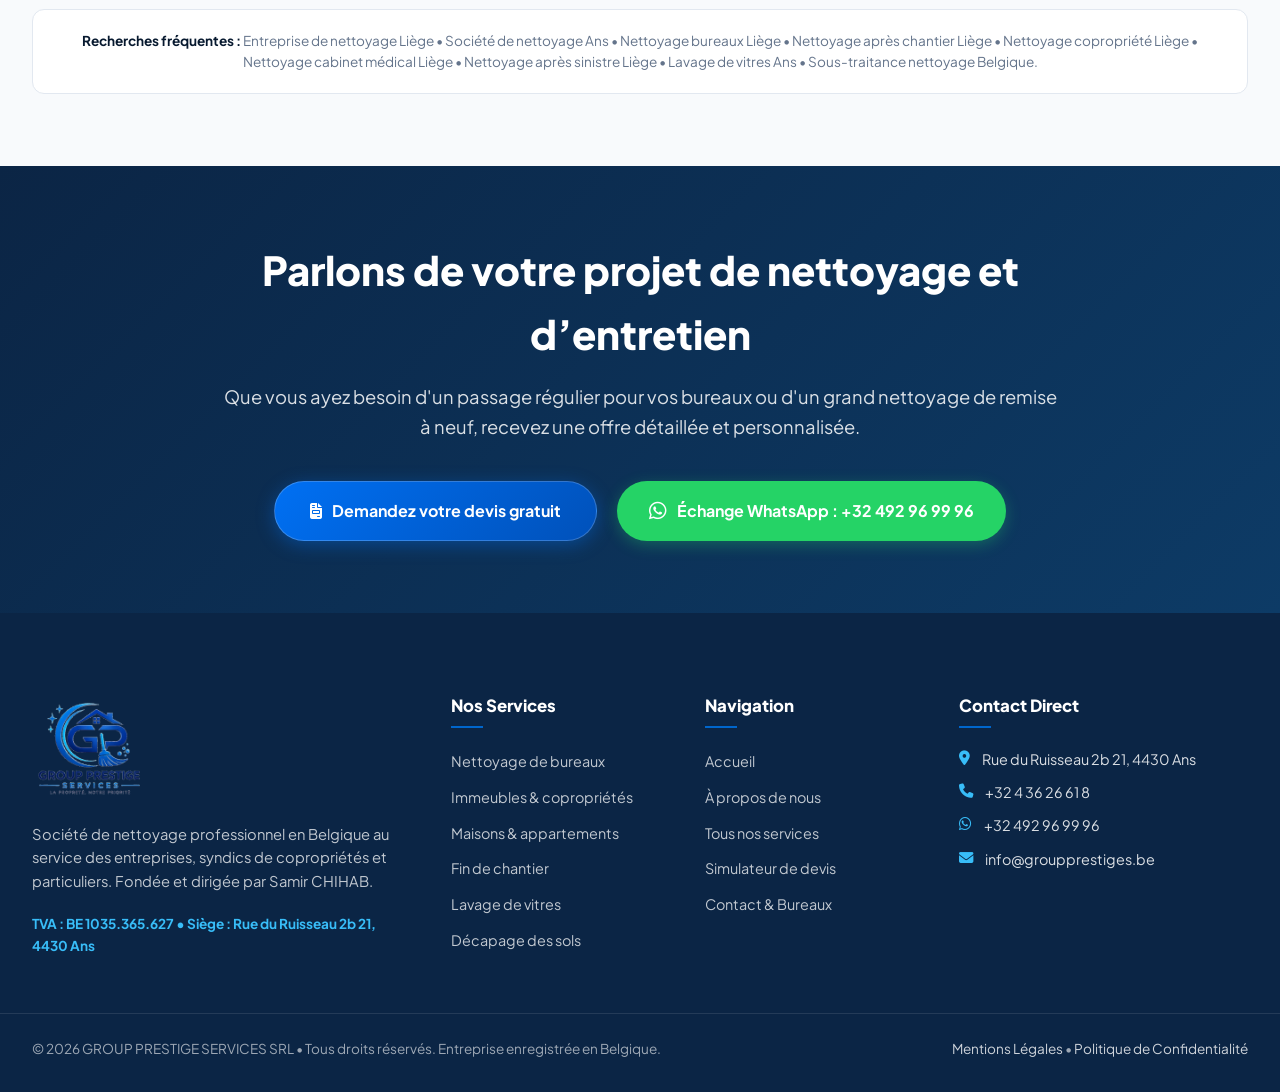
==== commit 431c4ae8: "Implement full email sending capability via sendmail.php for contact form & devis simulator" ====
--- a/index.html
+++ b/index.html
@@ -913,6 +913,10 @@
               <label style="font-size: 0.85rem; font-weight: 700; color: #1e293b; margin-bottom: 0.35rem; display: block;">Téléphone</label>
               <input type="tel" id="calc-client-phone" class="form-input-control" placeholder="Ex: 0492 XX XX XX" style="width: 100%; padding: 0.75rem 1rem; border-radius: 10px; border: 1px solid #cbd5e1;">
             </div>
+            <div>
+              <label style="font-size: 0.85rem; font-weight: 700; color: #1e293b; margin-bottom: 0.35rem; display: block;">Adresse Email</label>
+              <input type="email" id="calc-client-email" class="form-input-control" placeholder="Ex: contact@entreprise.be" style="width: 100%; padding: 0.75rem 1rem; border-radius: 10px; border: 1px solid #cbd5e1;">
+            </div>
           </div>
         </div>
 
@@ -930,6 +934,10 @@
             <button class="btn btn-whatsapp calc-btn-whatsapp" id="btn-calc-whatsapp">
               <i class="fa-brands fa-whatsapp fa-lg"></i>
               <span>Envoyer sur WhatsApp direct</span>
+            </button>
+            <button type="button" class="btn btn-outline-white" id="btn-calc-email" style="background: rgba(255,255,255,0.12); border: 1px solid rgba(255,255,255,0.25); color: #ffffff;">
+              <i class="fa-regular fa-envelope"></i>
+              <span>Envoyer par Email</span>
             </button>
             <a href="tel:+32492969996" class="btn btn-outline-white calc-btn-phone">
               <i class="fa-solid fa-phone"></i>
--- a/css/style.css
+++ b/css/style.css
@@ -3223,3 +3223,491 @@
     display: inline !important;
   }
 }
+
+
+/* ==========================================================================
+   LEGAL & PRIVACY POLICY PAGES (Corporate Luxury Design)
+   ========================================================================== */
+.legal-layout-section {
+  padding: 4rem 0 5.5rem;
+  background: #f8fafc;
+}
+
+.legal-layout-grid {
+  display: grid;
+  grid-template-columns: 360px 1fr;
+  gap: 2.75rem;
+  align-items: start;
+}
+
+/* Sidebar */
+.legal-sidebar {
+  position: sticky;
+  top: 90px;
+  display: flex;
+  flex-direction: column;
+  gap: 1.5rem;
+}
+
+/* Company ID Card in Sidebar */
+.legal-id-card {
+  background: linear-gradient(145deg, #051324 0%, #07192f 50%, #0d274c 100%);
+  color: #ffffff;
+  border-radius: 20px;
+  padding: 1.75rem;
+  box-shadow: 0 12px 35px rgba(7, 25, 47, 0.18);
+  border: 1px solid rgba(255, 255, 255, 0.1);
+  position: relative;
+  overflow: hidden;
+}
+
+.legal-id-card::before {
+  content: '';
+  position: absolute;
+  top: -40px;
+  right: -40px;
+  width: 140px;
+  height: 140px;
+  background: radial-gradient(circle, rgba(0, 112, 243, 0.25) 0%, transparent 70%);
+  border-radius: 50%;
+  pointer-events: none;
+}
+
+.legal-id-header {
+  display: flex;
+  align-items: center;
+  gap: 0.85rem;
+  margin-bottom: 1.35rem;
+  padding-bottom: 1rem;
+  border-bottom: 1px solid rgba(255, 255, 255, 0.12);
+}
+
+.legal-id-icon {
+  width: 44px;
+  height: 44px;
+  border-radius: 12px;
+  background: rgba(0, 112, 243, 0.2);
+  border: 1px solid rgba(56, 189, 248, 0.3);
+  display: flex;
+  align-items: center;
+  justify-content: center;
+  font-size: 1.25rem;
+  color: #38bdf8;
+  flex-shrink: 0;
+}
+
+.legal-id-title {
+  font-size: 0.95rem;
+  font-weight: 800;
+  color: #ffffff;
+  letter-spacing: -0.01em;
+  line-height: 1.3;
+}
+
+.legal-id-title small {
+  display: block;
+  font-size: 0.75rem;
+  font-weight: 500;
+  color: #94a3b8;
+  margin-top: 0.15rem;
+}
+
+.legal-id-list {
+  display: flex;
+  flex-direction: column;
+  gap: 0.9rem;
+}
+
+.legal-id-item {
+  display: flex;
+  flex-direction: column;
+  gap: 0.2rem;
+  font-size: 0.84rem;
+}
+
+.legal-id-item .label {
+  font-size: 0.72rem;
+  text-transform: uppercase;
+  letter-spacing: 0.05em;
+  color: #94a3b8;
+  font-weight: 700;
+}
+
+.legal-id-item .val {
+  color: #f1f5f9;
+  font-weight: 600;
+  display: flex;
+  align-items: center;
+  gap: 0.45rem;
+}
+
+.legal-tva-highlight {
+  display: inline-flex;
+  align-items: center;
+  gap: 0.4rem;
+  background: rgba(56, 189, 248, 0.15);
+  border: 1px solid rgba(56, 189, 248, 0.3);
+  color: #38bdf8;
+  padding: 0.25rem 0.65rem;
+  border-radius: 6px;
+  font-family: monospace;
+  font-size: 0.88rem;
+  font-weight: 700;
+}
+
+.legal-id-actions {
+  display: grid;
+  grid-template-columns: 1fr 1fr;
+  gap: 0.6rem;
+  margin-top: 1.35rem;
+  padding-top: 1.15rem;
+  border-top: 1px solid rgba(255, 255, 255, 0.12);
+}
+
+.legal-id-btn {
+  display: inline-flex;
+  align-items: center;
+  justify-content: center;
+  gap: 0.4rem;
+  padding: 0.55rem 0.6rem;
+  border-radius: 10px;
+  font-size: 0.78rem;
+  font-weight: 700;
+  text-decoration: none;
+  transition: all 0.2s ease;
+}
+
+.legal-id-btn-phone {
+  background: rgba(255, 255, 255, 0.08);
+  color: #ffffff;
+  border: 1px solid rgba(255, 255, 255, 0.15);
+}
+
+.legal-id-btn-phone:hover {
+  background: rgba(255, 255, 255, 0.18);
+  color: #38bdf8;
+}
+
+.legal-id-btn-wa {
+  background: #25d366;
+  color: #ffffff;
+}
+
+.legal-id-btn-wa:hover {
+  background: #20bd5a;
+  transform: translateY(-1px);
+}
+
+/* Table of Contents Card */
+.legal-toc-card {
+  background: #ffffff;
+  border-radius: 20px;
+  padding: 1.5rem;
+  box-shadow: 0 4px 20px rgba(0, 0, 0, 0.04);
+  border: 1px solid #e2e8f0;
+}
+
+.legal-toc-title {
+  font-size: 0.95rem;
+  font-weight: 800;
+  color: #07192f;
+  margin-bottom: 1rem;
+  display: flex;
+  align-items: center;
+  gap: 0.5rem;
+}
+
+.legal-toc-title i {
+  color: #0070f3;
+  font-size: 0.9rem;
+}
+
+.legal-toc-nav {
+  display: flex;
+  flex-direction: column;
+  gap: 0.35rem;
+}
+
+.legal-toc-link {
+  display: flex;
+  align-items: center;
+  justify-content: space-between;
+  padding: 0.6rem 0.85rem;
+  border-radius: 10px;
+  color: #475569;
+  font-size: 0.85rem;
+  font-weight: 600;
+  text-decoration: none;
+  transition: all 0.2s ease;
+}
+
+.legal-toc-link:hover {
+  background: #f0f7ff;
+  color: #0070f3;
+  padding-left: 1.1rem;
+}
+
+.legal-toc-link i {
+  font-size: 0.72rem;
+  color: #94a3b8;
+  transition: transform 0.2s ease;
+}
+
+.legal-toc-link:hover i {
+  color: #0070f3;
+  transform: translateX(3px);
+}
+
+/* Quick Help Card */
+.legal-help-card {
+  background: #ffffff;
+  border-radius: 16px;
+  padding: 1.35rem 1.5rem;
+  border: 1px solid #e2e8f0;
+  border-left: 4px solid #0070f3;
+}
+
+.legal-help-card h4 {
+  font-size: 0.9rem;
+  font-weight: 800;
+  color: #07192f;
+  margin-bottom: 0.35rem;
+}
+
+.legal-help-card p {
+  font-size: 0.82rem;
+  color: #64748b;
+  margin-bottom: 0.85rem;
+  line-height: 1.5;
+}
+
+.legal-help-link {
+  display: inline-flex;
+  align-items: center;
+  gap: 0.45rem;
+  color: #0070f3;
+  font-size: 0.82rem;
+  font-weight: 700;
+  text-decoration: none;
+}
+
+.legal-help-link:hover {
+  text-decoration: underline;
+}
+
+/* Main Content Area */
+.legal-main-content {
+  display: flex;
+  flex-direction: column;
+  gap: 2rem;
+}
+
+.legal-card {
+  background: #ffffff;
+  border-radius: 20px;
+  padding: 2.5rem;
+  box-shadow: 0 6px 25px rgba(7, 25, 47, 0.04);
+  border: 1px solid #e8eef5;
+  transition: border-color 0.2s ease;
+  scroll-margin-top: 100px;
+}
+
+.legal-card:hover {
+  border-color: #cbd5e1;
+}
+
+.legal-card-header {
+  display: flex;
+  align-items: center;
+  gap: 1rem;
+  margin-bottom: 1.5rem;
+  padding-bottom: 1.15rem;
+  border-bottom: 1px solid #f1f5f9;
+}
+
+.legal-card-num {
+  width: 42px;
+  height: 42px;
+  border-radius: 12px;
+  background: linear-gradient(135deg, #07192f 0%, #0070f3 100%);
+  color: #ffffff;
+  display: flex;
+  align-items: center;
+  justify-content: center;
+  font-weight: 800;
+  font-size: 1.05rem;
+  flex-shrink: 0;
+  box-shadow: 0 4px 12px rgba(0, 112, 243, 0.25);
+}
+
+.legal-card-title {
+  font-size: 1.4rem;
+  font-weight: 800;
+  color: #07192f;
+  margin: 0;
+  letter-spacing: -0.01em;
+}
+
+.legal-card-body p {
+  color: #475569;
+  font-size: 0.95rem;
+  line-height: 1.8;
+  margin-bottom: 1.25rem;
+}
+
+.legal-card-body p:last-child {
+  margin-bottom: 0;
+}
+
+/* Grid of data rows inside legal cards */
+.legal-info-table {
+  display: flex;
+  flex-direction: column;
+  gap: 0.65rem;
+  margin: 1.35rem 0;
+  background: #f8fafc;
+  border-radius: 14px;
+  padding: 1.25rem 1.5rem;
+  border: 1px solid #e2e8f0;
+}
+
+.legal-info-row {
+  display: flex;
+  align-items: baseline;
+  gap: 0.85rem;
+  font-size: 0.9rem;
+  line-height: 1.6;
+}
+
+.legal-info-row .row-label {
+  min-width: 190px;
+  color: #64748b;
+  font-weight: 600;
+  display: inline-flex;
+  align-items: center;
+  gap: 0.5rem;
+  flex-shrink: 0;
+}
+
+.legal-info-row .row-label i {
+  color: #0070f3;
+  width: 16px;
+  text-align: center;
+}
+
+.legal-info-row .row-val {
+  color: #1e293b;
+  font-weight: 700;
+  word-break: break-word;
+}
+
+.legal-bullet-list {
+  list-style: none;
+  padding-left: 0;
+  margin: 1.15rem 0 1.5rem;
+  display: flex;
+  flex-direction: column;
+  gap: 0.75rem;
+}
+
+.legal-bullet-list li {
+  position: relative;
+  padding-left: 1.85rem;
+  color: #475569;
+  font-size: 0.93rem;
+  line-height: 1.7;
+}
+
+.legal-bullet-list li::before {
+  content: '\f058';
+  font-family: 'Font Awesome 6 Free';
+  font-weight: 900;
+  position: absolute;
+  left: 0;
+  top: 0.15rem;
+  color: #0070f3;
+  font-size: 0.95rem;
+}
+
+.legal-callout-box {
+  background: #f0f7ff;
+  border: 1px solid #bfdbfe;
+  border-left: 4px solid #0070f3;
+  border-radius: 12px;
+  padding: 1.25rem 1.5rem;
+  margin: 1.35rem 0;
+  color: #1e3a8a;
+  font-size: 0.92rem;
+  line-height: 1.7;
+}
+
+.legal-callout-box.success {
+  background: #f0fdf4;
+  border-color: #bbf7d0;
+  border-left-color: #22c55e;
+  color: #14532d;
+}
+
+.legal-callout-box strong {
+  color: inherit;
+  font-weight: 800;
+}
+
+/* Badge in Hero */
+.legal-date-tag {
+  display: inline-flex;
+  align-items: center;
+  gap: 0.4rem;
+  background: rgba(255, 255, 255, 0.1);
+  border: 1px solid rgba(255, 255, 255, 0.2);
+  color: rgba(255, 255, 255, 0.9);
+  padding: 0.35rem 0.85rem;
+  border-radius: 999px;
+  font-size: 0.78rem;
+  font-weight: 600;
+  margin-top: 1.25rem;
+}
+
+.legal-date-tag i {
+  color: #38bdf8;
+}
+
+@media (max-width: 1024px) {
+  .legal-layout-grid {
+    grid-template-columns: 1fr;
+    gap: 2rem;
+  }
+  .legal-sidebar {
+    position: static;
+  }
+  .legal-card {
+    padding: 1.85rem 1.5rem;
+  }
+  .legal-info-row {
+    flex-direction: column;
+    gap: 0.2rem;
+  }
+  .legal-info-row .row-label {
+    min-width: unset;
+  }
+}
+
+@media (max-width: 640px) {
+  .legal-layout-section {
+    padding: 2.5rem 0 3.5rem;
+  }
+  .legal-card-header {
+    gap: 0.75rem;
+  }
+  .legal-card-num {
+    width: 36px;
+    height: 36px;
+    font-size: 0.9rem;
+  }
+  .legal-card-title {
+    font-size: 1.2rem;
+  }
+  .legal-id-card {
+    padding: 1.35rem;
+  }
+}
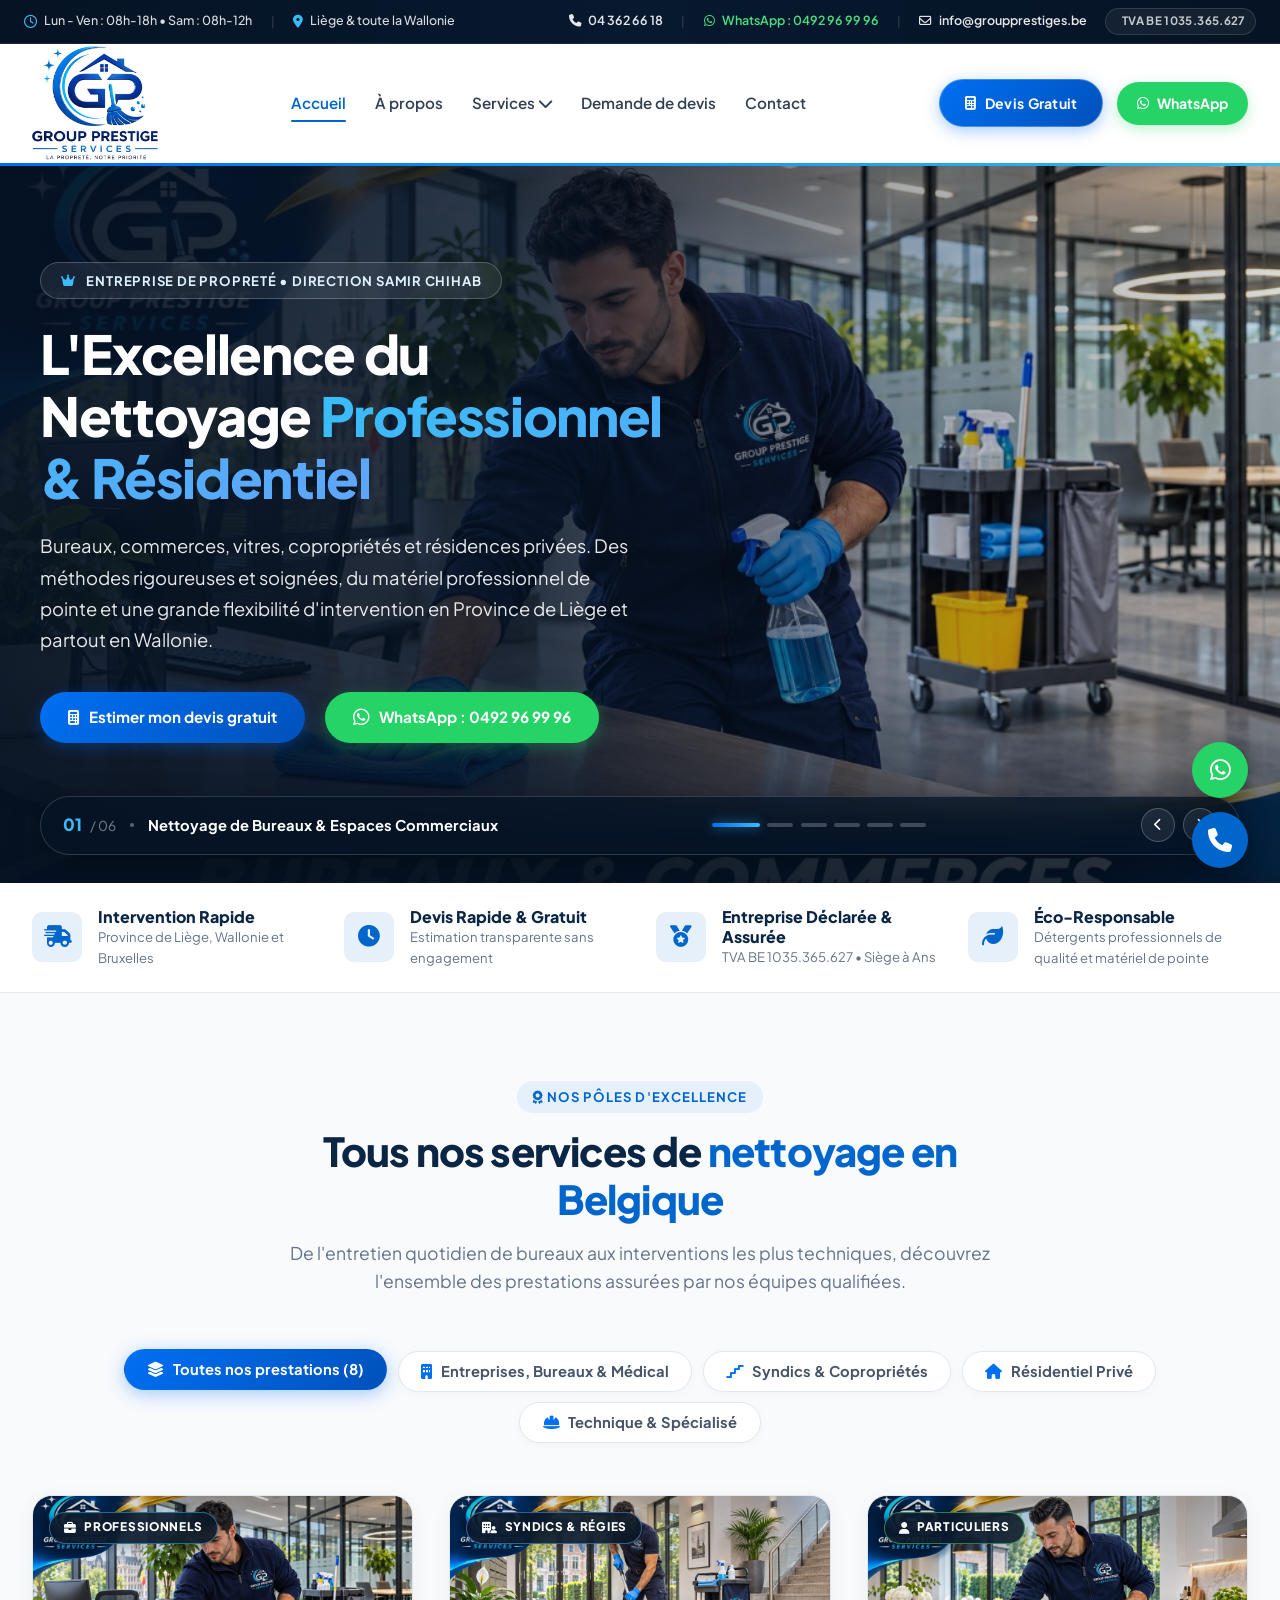
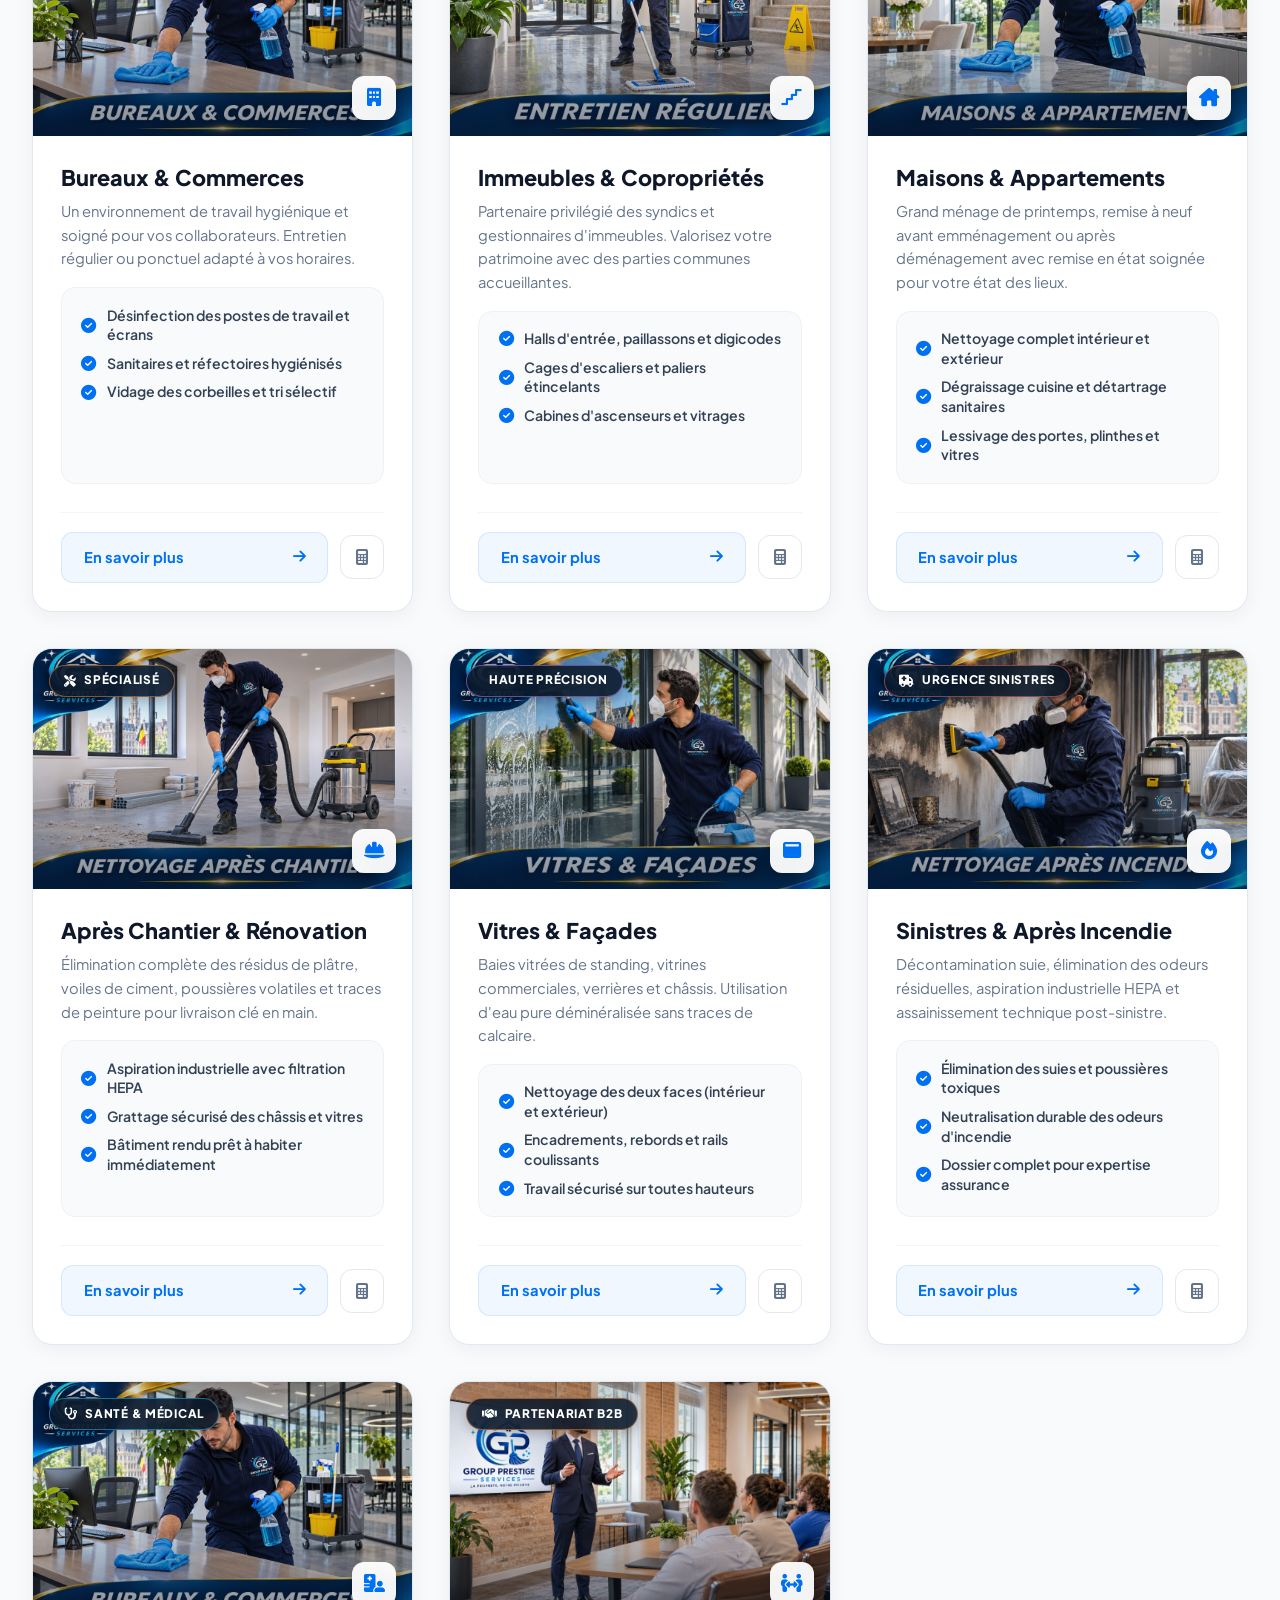
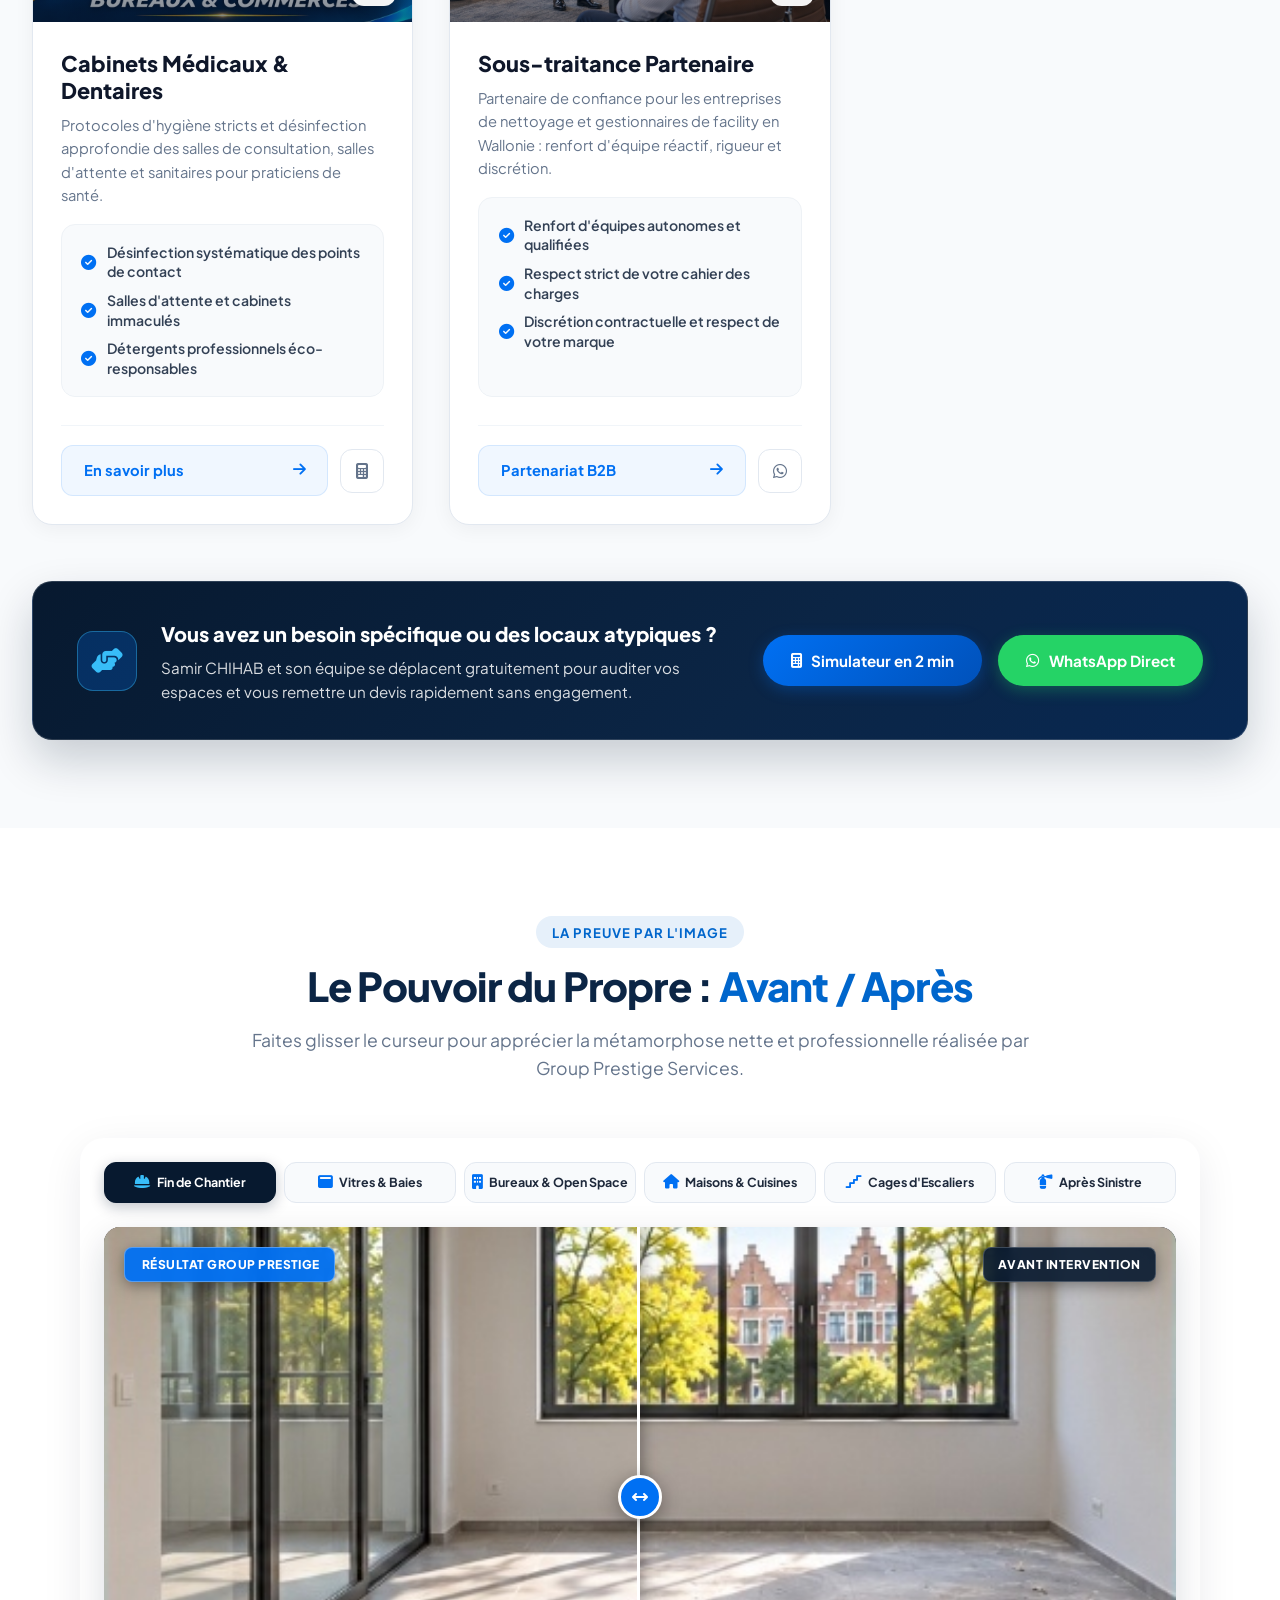
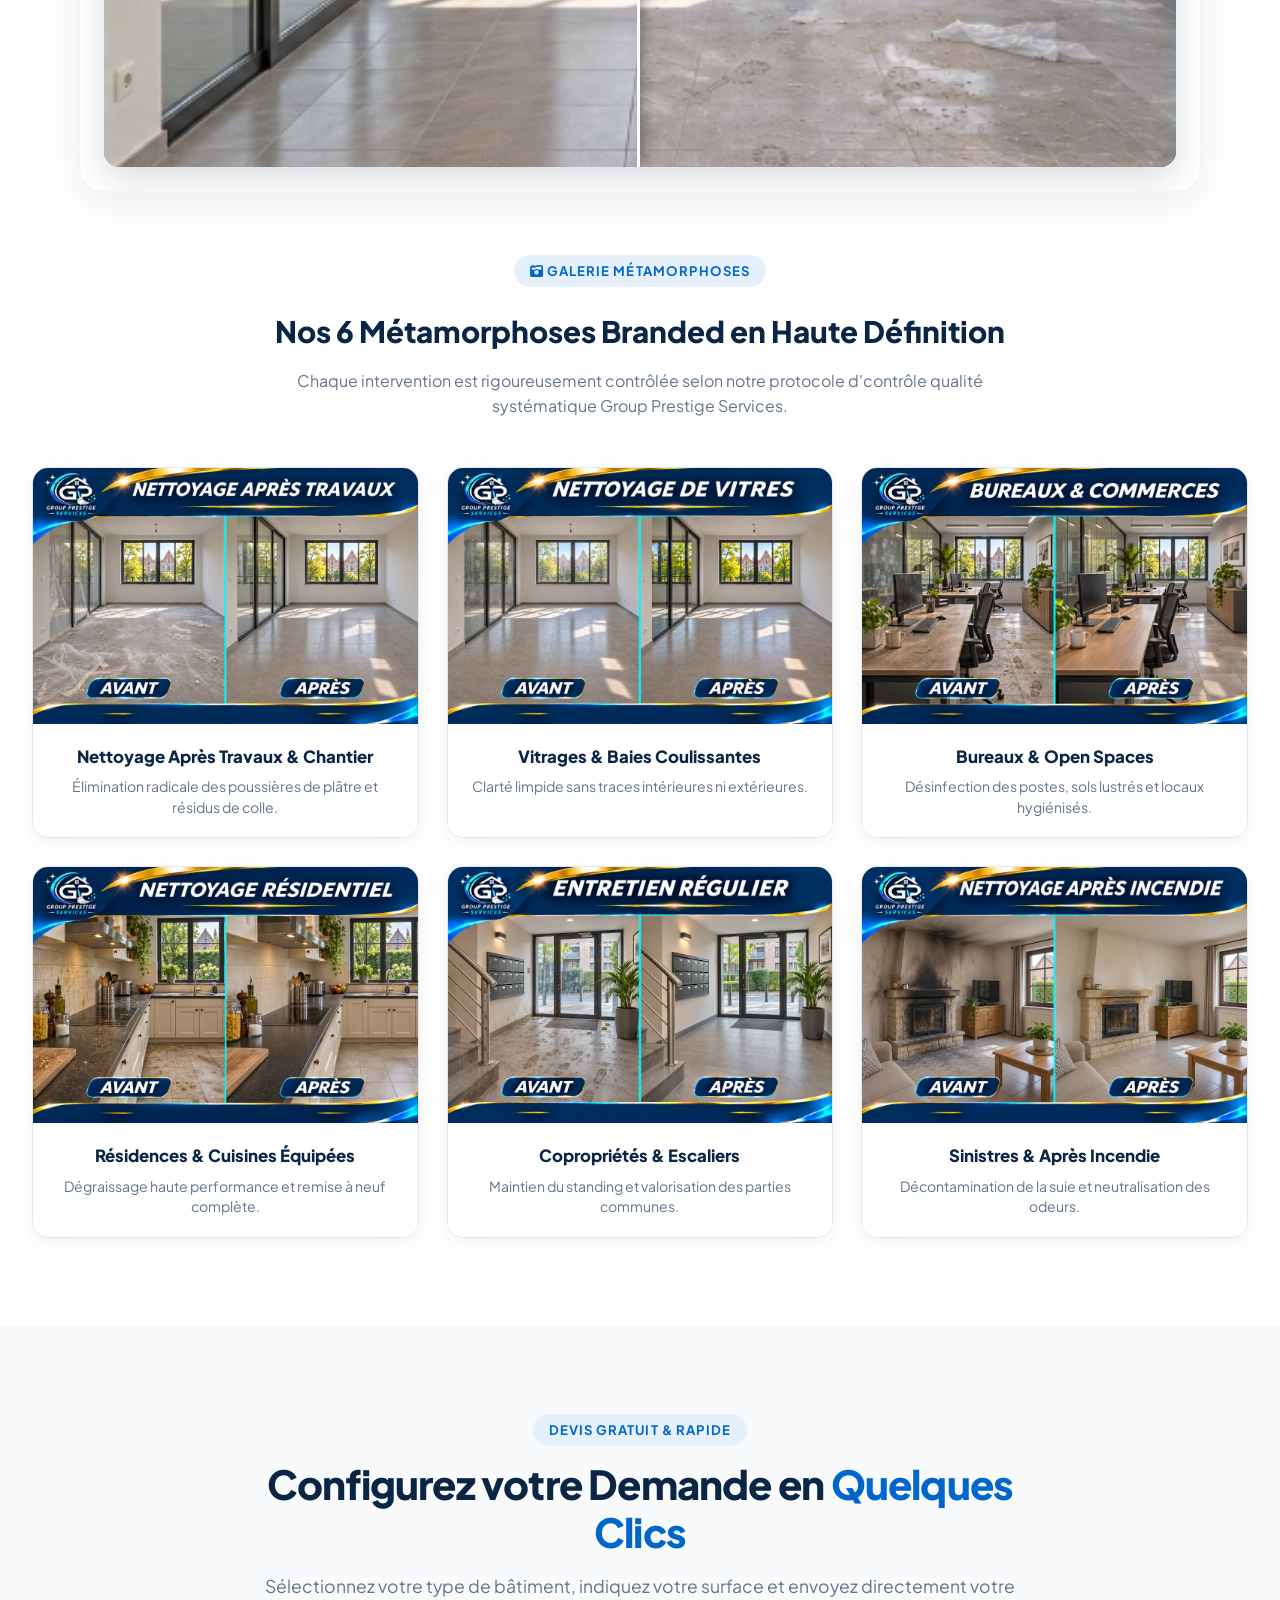
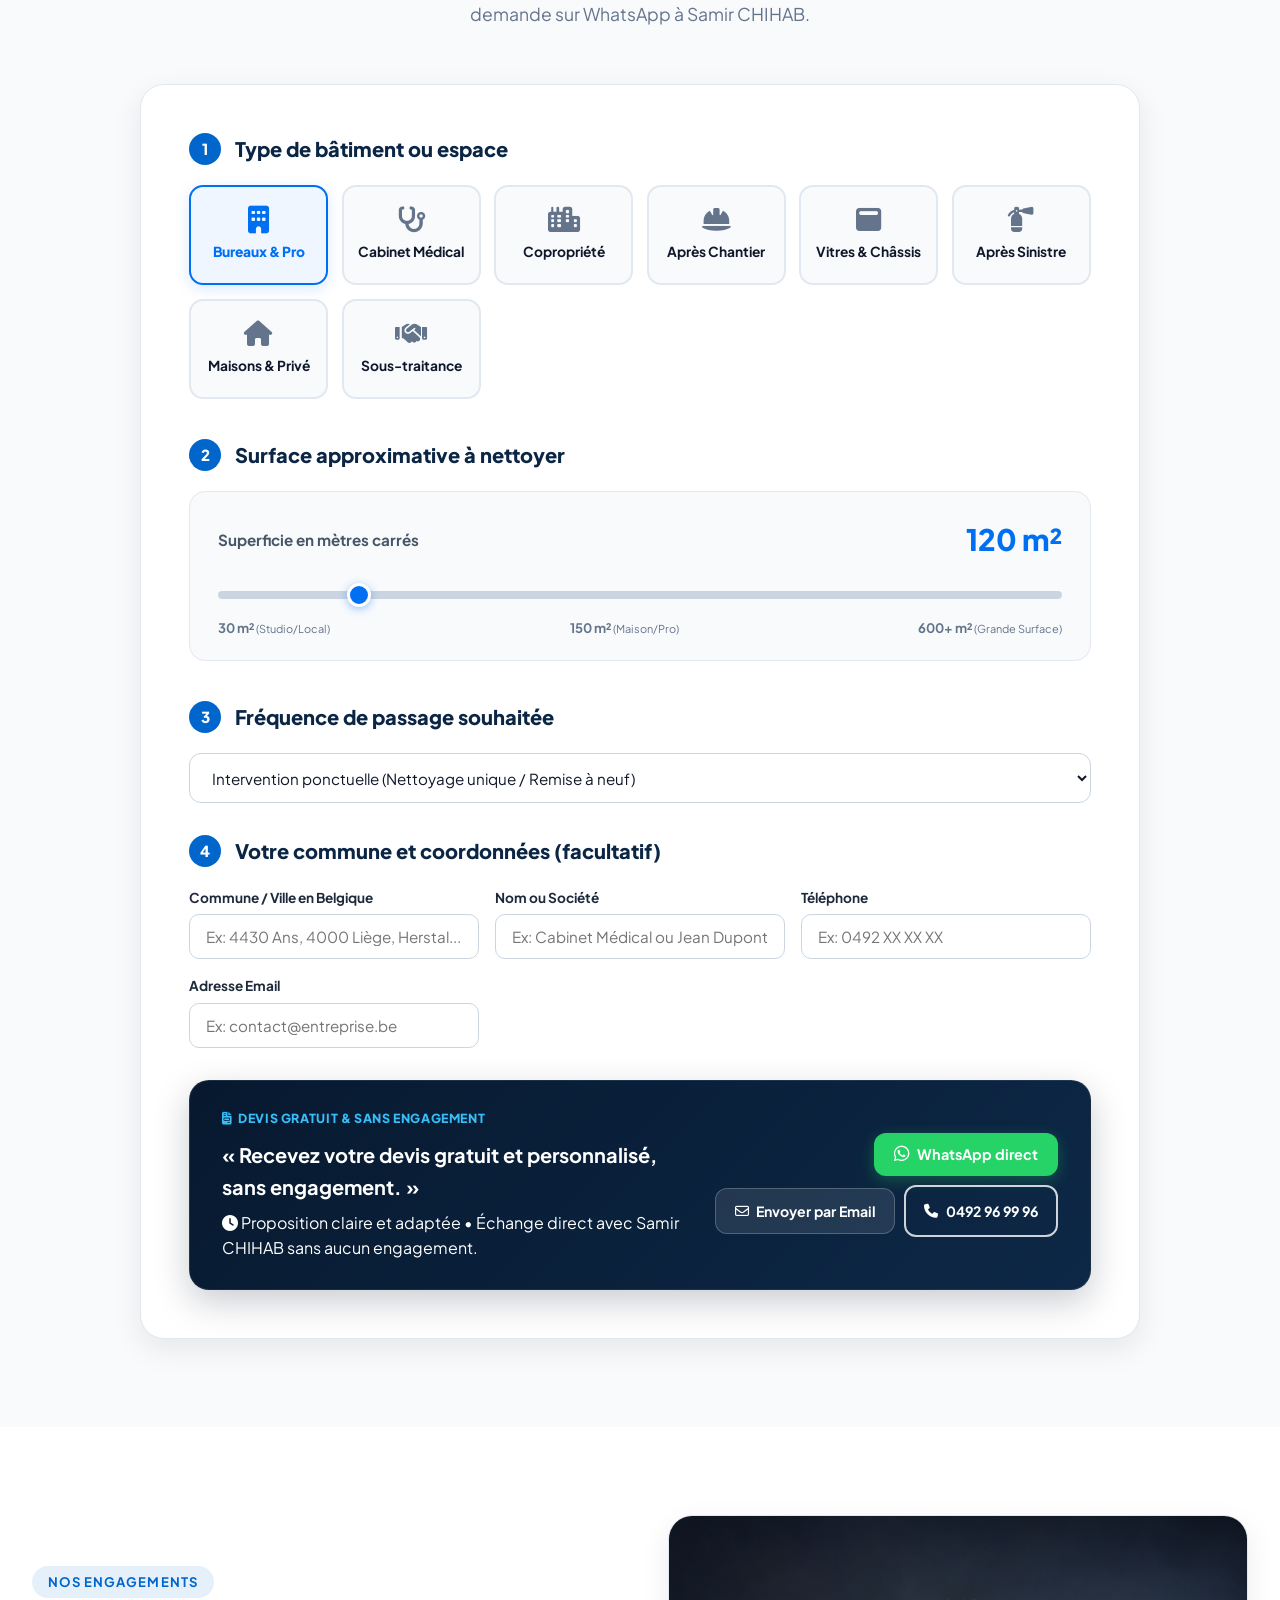
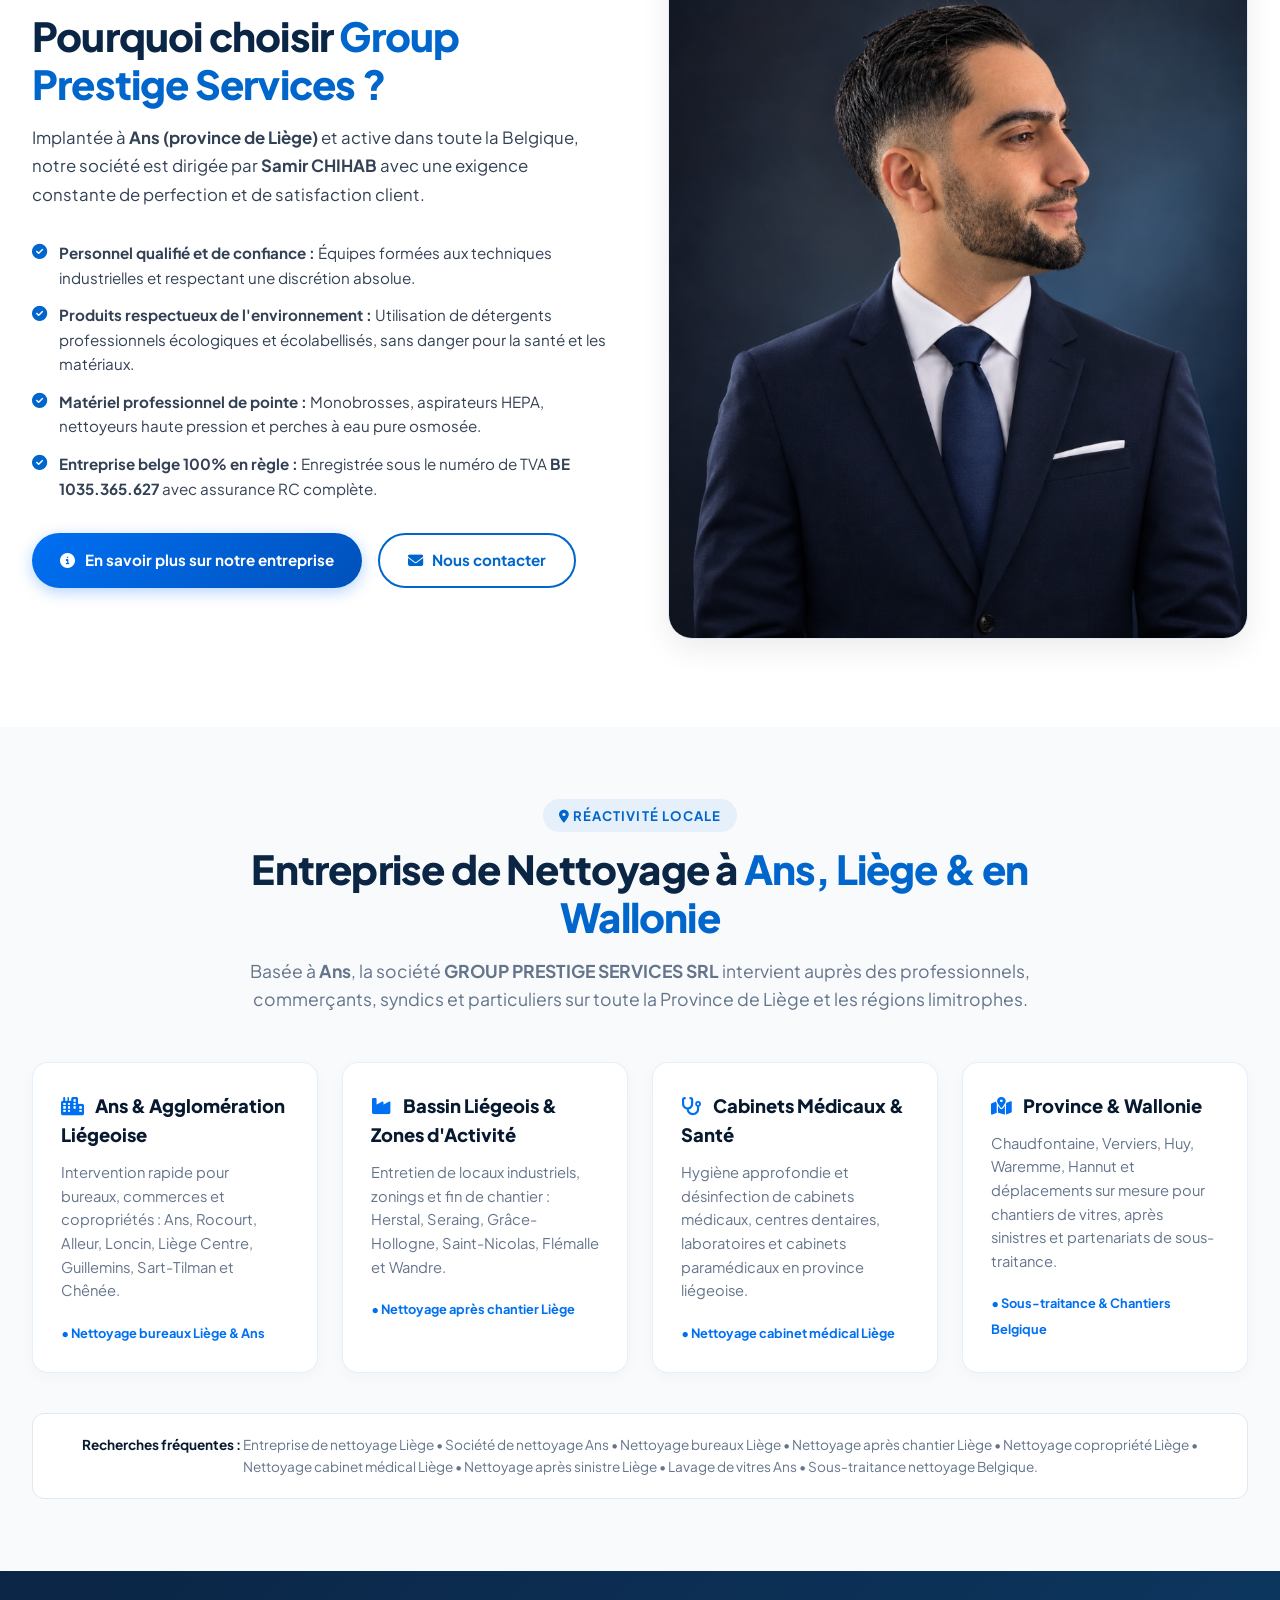
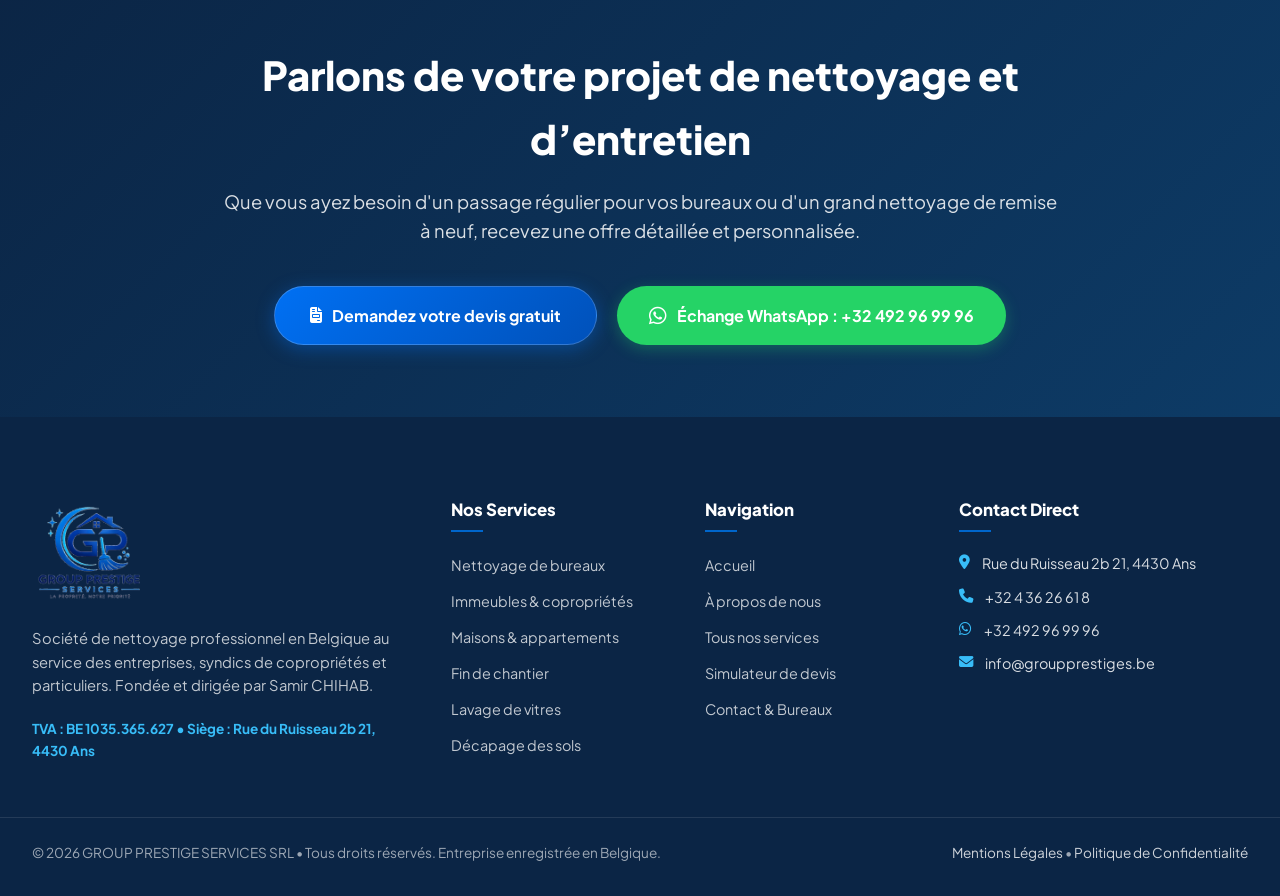
==== commit 064f4362: "Fix calculator action buttons overflow, rename header menu to Demande de devis, remove CSA date tag " ====
--- a/index.html
+++ b/index.html
@@ -132,7 +132,7 @@
           <div class="nav-item">
             <a href="devis-gratuit.html" class="nav-link">
               <i class="fa-solid fa-calculator drawer-icon"></i>
-              <span>Simulateur Devis</span>
+              <span>Demande de devis</span>
             </a>
           </div>
           <div class="nav-item">
@@ -933,7 +933,7 @@
           <div class="calc-actions-group">
             <button class="btn btn-whatsapp calc-btn-whatsapp" id="btn-calc-whatsapp">
               <i class="fa-brands fa-whatsapp fa-lg"></i>
-              <span>Envoyer sur WhatsApp direct</span>
+              <span>WhatsApp direct</span>
             </button>
             <button type="button" class="btn btn-outline-white" id="btn-calc-email" style="background: rgba(255,255,255,0.12); border: 1px solid rgba(255,255,255,0.25); color: #ffffff;">
               <i class="fa-regular fa-envelope"></i>
--- a/css/style.css
+++ b/css/style.css
@@ -1853,81 +1853,101 @@
 .calc-result-box, .estimate-result-banner {
   background: linear-gradient(135deg, #07192f 0%, #0d2847 100%);
   border-radius: 20px;
-  padding: 2rem 2.25rem;
+  padding: 1.75rem 2rem;
   color: #ffffff;
   display: flex;
   justify-content: space-between;
   align-items: center;
-  gap: 2rem;
+  gap: 1.5rem;
   margin-top: 2rem;
   box-shadow: 0 12px 35px rgba(7, 25, 47, 0.22);
   border: 1px solid rgba(255, 255, 255, 0.08);
+  box-sizing: border-box;
+  overflow: hidden;
 }
 
 .calc-result-info {
   display: flex;
   flex-direction: column;
+  min-width: 260px;
 }
 
 .calc-result-badge {
-  font-size: 0.82rem;
+  font-size: 0.78rem;
   text-transform: uppercase;
-  color: rgba(255, 255, 255, 0.7);
   letter-spacing: 0.05em;
-  font-weight: 700;
-}
-
-.estimate-price-range, .estimate-price-tag {
-  font-size: 1.55rem;
-  font-weight: 700;
-  color: #ffffff;
-  line-height: 1.25;
-  margin: 0.35rem 0 0.25rem;
-}
-
-.calc-result-note {
-  font-size: 0.82rem;
-  color: rgba(255, 255, 255, 0.72);
-  line-height: 1.35;
+  color: #38bdf8;
+  font-weight: 800;
+  margin-bottom: 0.25rem;
+  display: inline-flex;
+  align-items: center;
+  gap: 0.4rem;
 }
 
 .calc-actions-group {
   display: flex;
-  gap: 0.85rem;
+  gap: 0.55rem;
   flex-wrap: wrap;
   align-items: center;
-  flex-shrink: 0;
-}
-
-.calc-btn-whatsapp {
-  padding: 0.95rem 1.65rem !important;
-  font-size: 0.95rem !important;
+  justify-content: flex-end;
+}
+
+.calc-btn-whatsapp, .calc-actions-group .btn-whatsapp {
+  padding: 0.8rem 1.25rem !important;
+  font-size: 0.9rem !important;
   border-radius: 12px !important;
-}
-
-.calc-btn-phone {
-  padding: 0.95rem 1.35rem !important;
-  font-size: 0.92rem !important;
+  white-space: nowrap !important;
+  display: inline-flex !important;
+  align-items: center !important;
+  gap: 0.45rem !important;
+}
+
+.calc-btn-email, .calc-actions-group #btn-calc-email, .calc-actions-group #btn-devis-email {
+  padding: 0.8rem 1.15rem !important;
+  font-size: 0.88rem !important;
   border-radius: 12px !important;
-}
-
-/* Tablet & Mobile Media Queries for Calculator */
-@media (max-width: 992px) {
-  .property-types-grid, .options-choice-grid {
-    grid-template-columns: repeat(3, 1fr);
-  }
+  white-space: nowrap !important;
+  background: rgba(255, 255, 255, 0.1) !important;
+  border: 1px solid rgba(255, 255, 255, 0.22) !important;
+  color: #ffffff !important;
+  display: inline-flex !important;
+  align-items: center !important;
+  gap: 0.45rem !important;
+  cursor: pointer !important;
+  transition: all 0.2s ease !important;
+}
+
+.calc-btn-email:hover, .calc-actions-group #btn-calc-email:hover, .calc-actions-group #btn-devis-email:hover {
+  background: rgba(255, 255, 255, 0.2) !important;
+  border-color: #38bdf8 !important;
+  color: #38bdf8 !important;
+}
+
+.calc-btn-phone, .calc-actions-group .btn-outline-white {
+  padding: 0.8rem 1.15rem !important;
+  font-size: 0.88rem !important;
+  border-radius: 12px !important;
+  white-space: nowrap !important;
+  display: inline-flex !important;
+  align-items: center !important;
+  gap: 0.45rem !important;
+}
+
+@media (max-width: 1220px) {
   .calc-result-box, .estimate-result-banner {
-    flex-direction: column;
-    align-items: stretch;
-    text-align: center;
-    gap: 1.4rem;
-    padding: 1.75rem;
+    flex-direction: column !important;
+    align-items: stretch !important;
+    text-align: center !important;
+    gap: 1.35rem !important;
+    padding: 1.75rem 1.35rem !important;
   }
   .calc-result-info {
-    align-items: center;
+    align-items: center !important;
+    text-align: center !important;
   }
   .calc-actions-group {
-    justify-content: center;
+    justify-content: center !important;
+    width: 100% !important;
   }
 }
 
